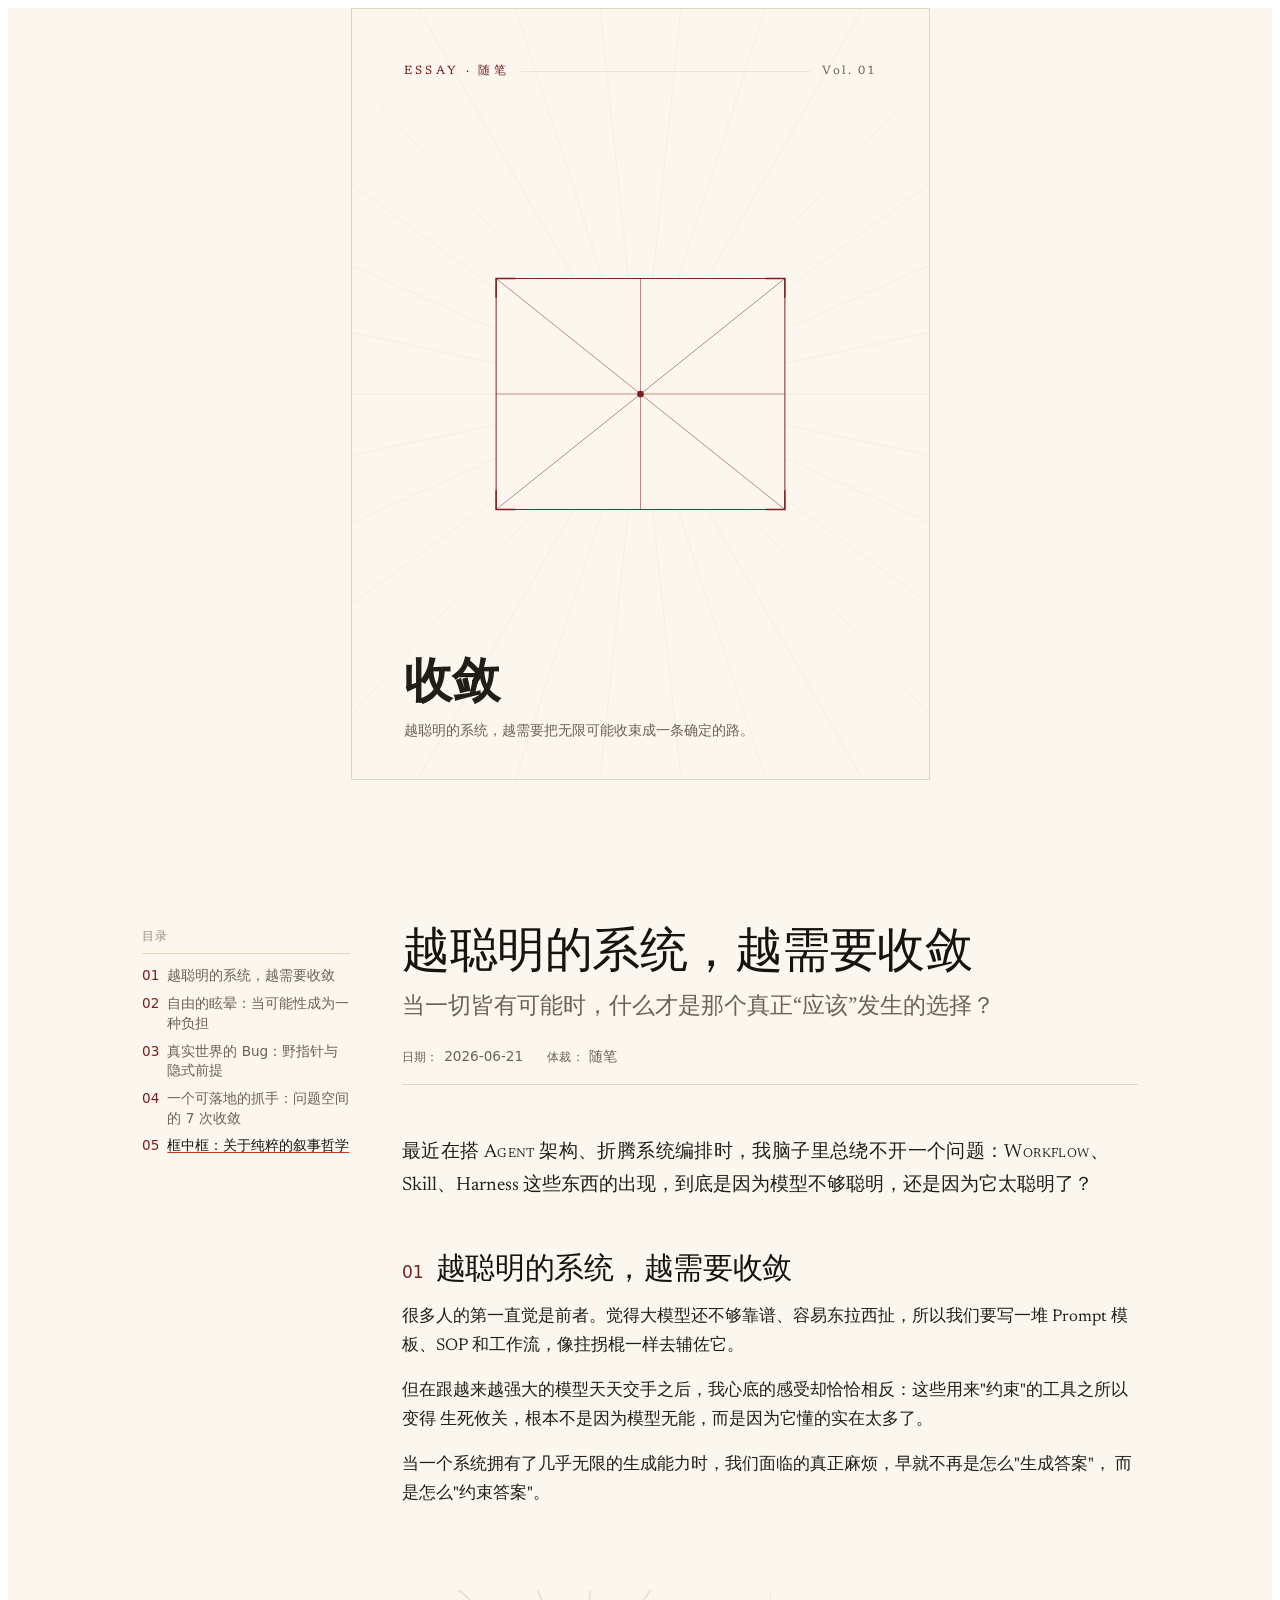
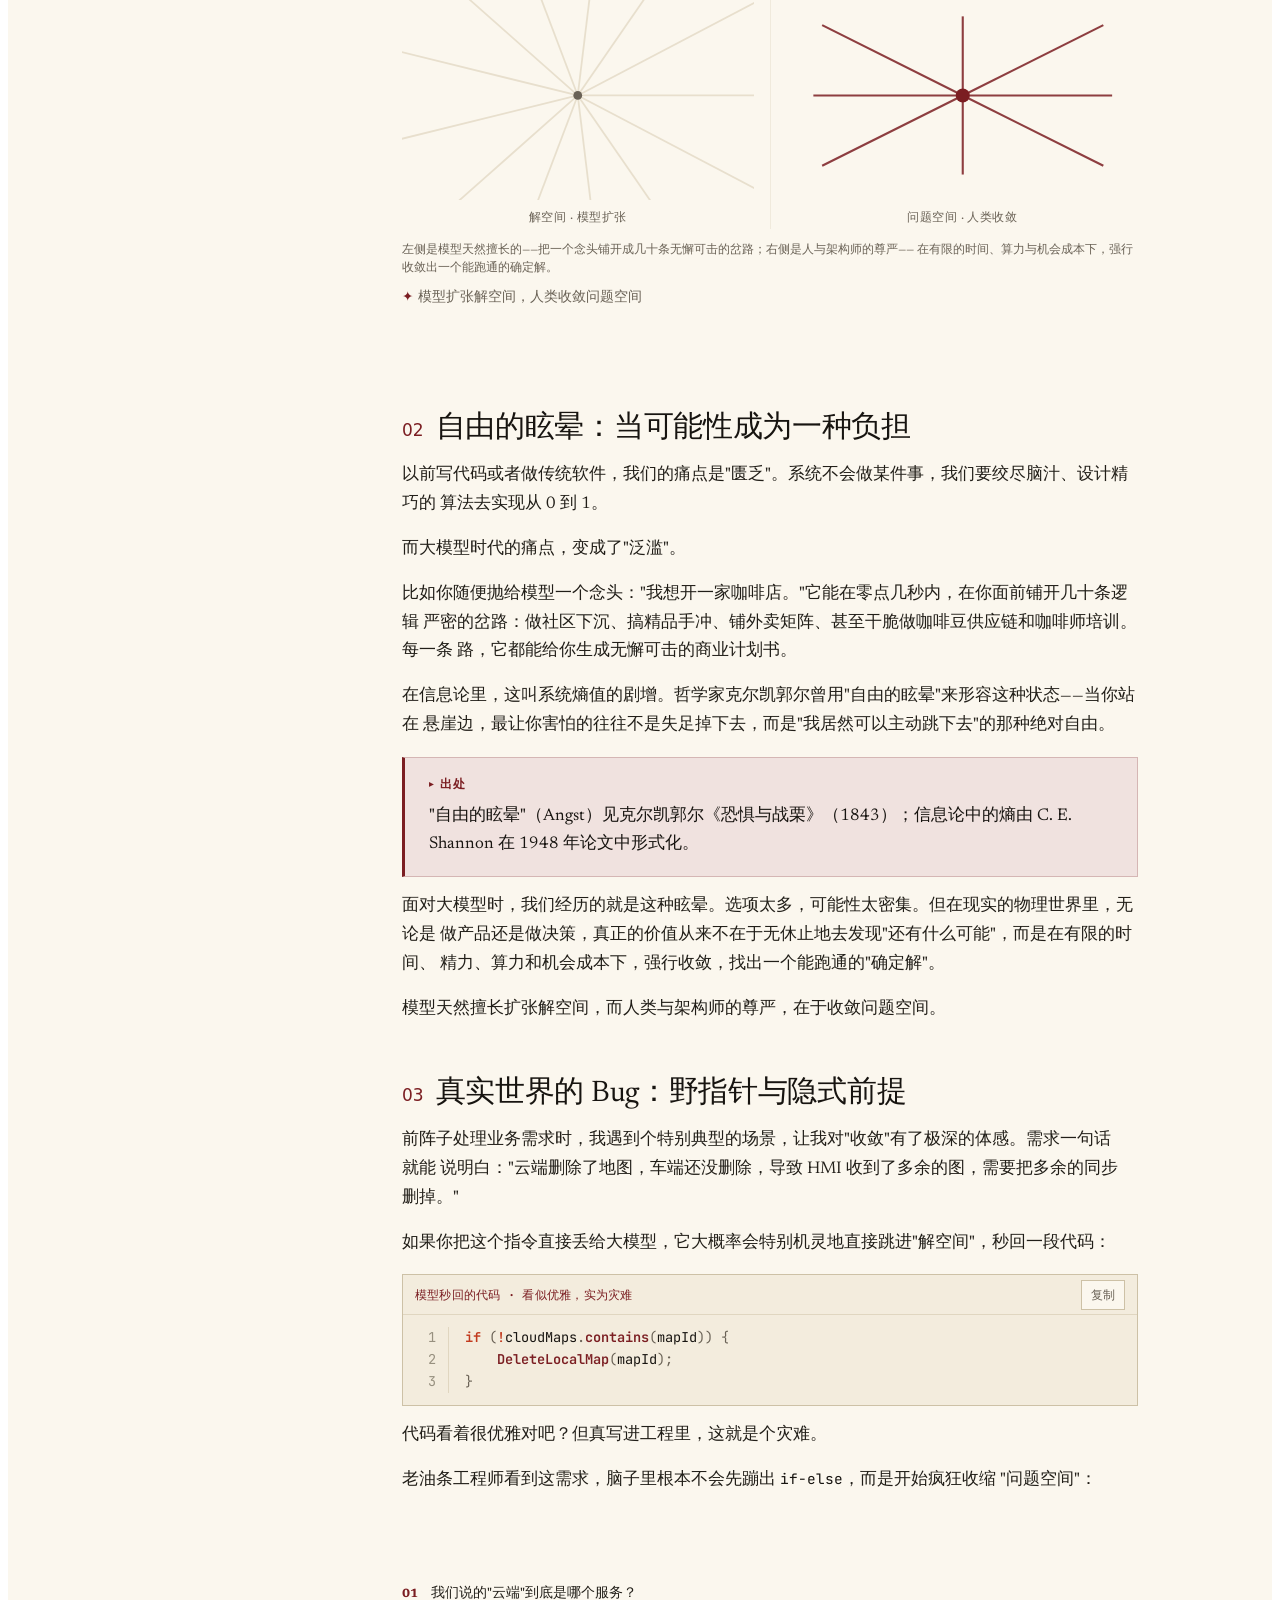
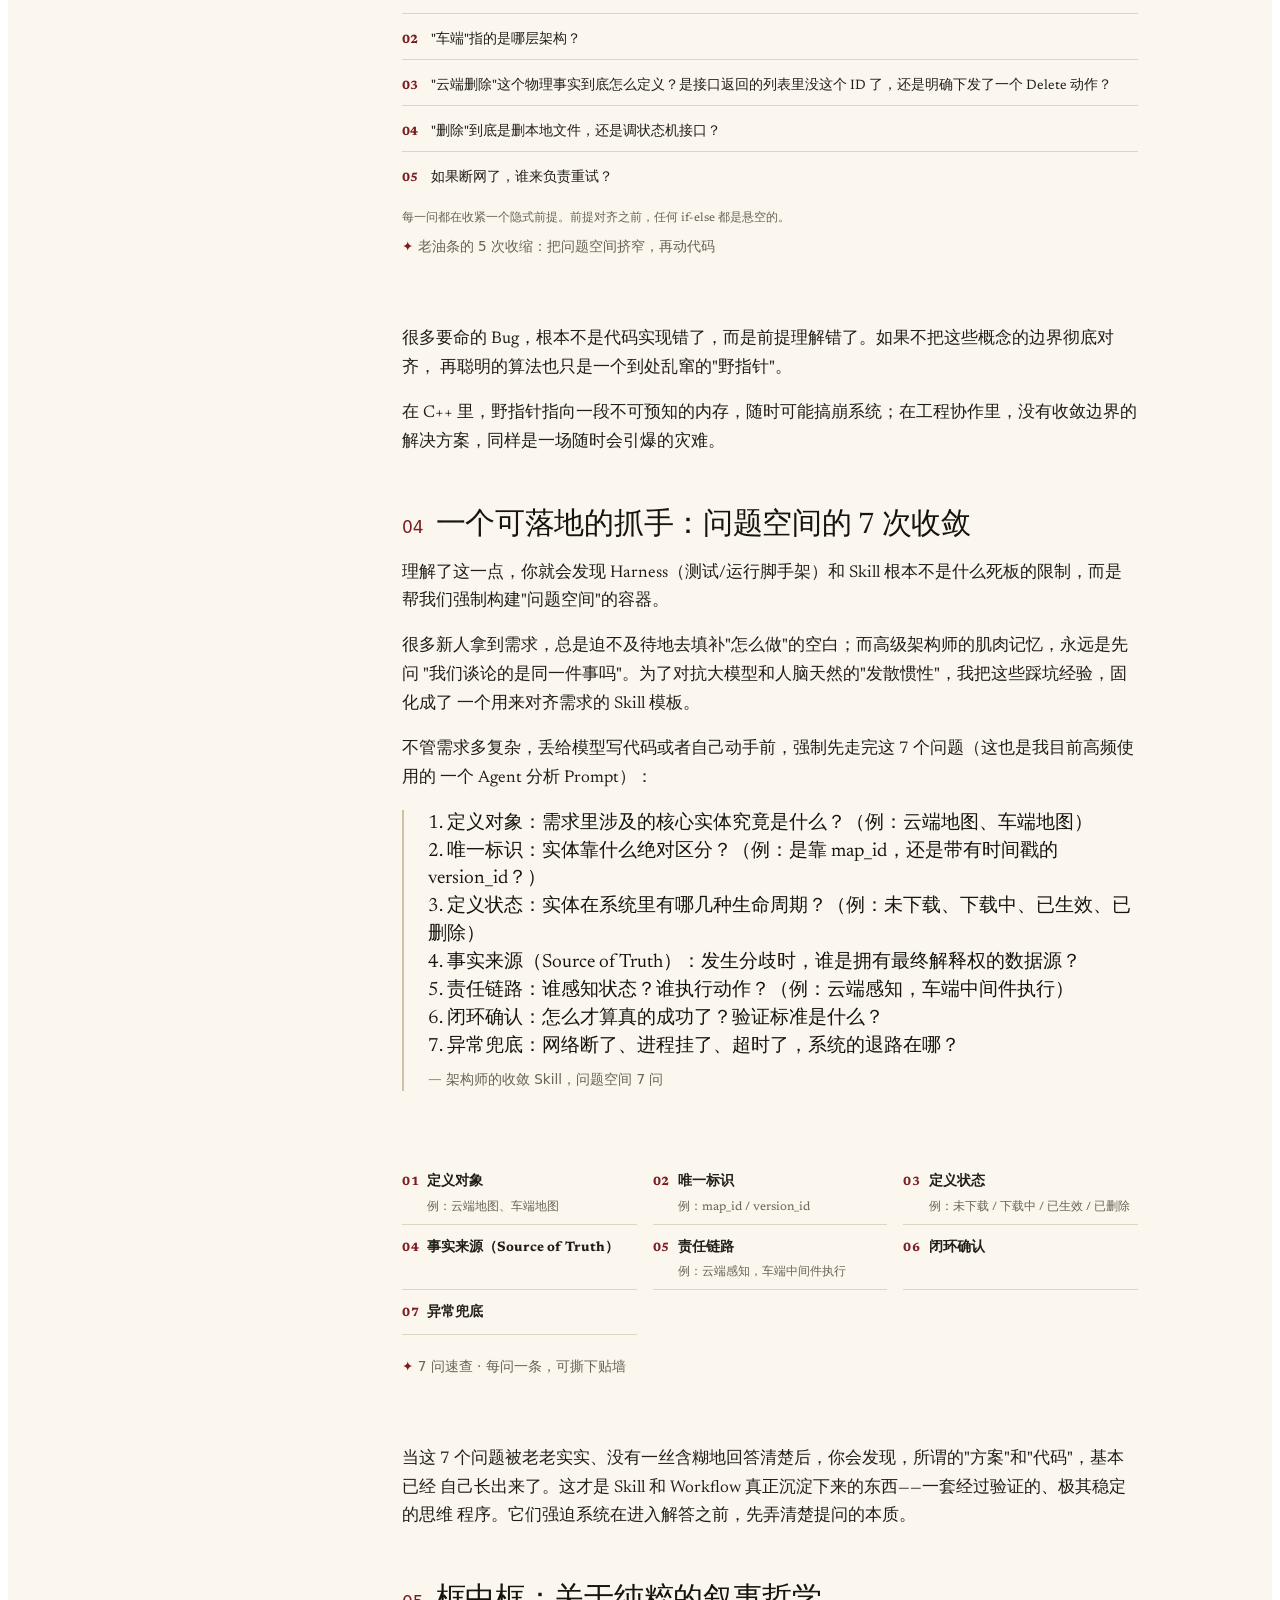
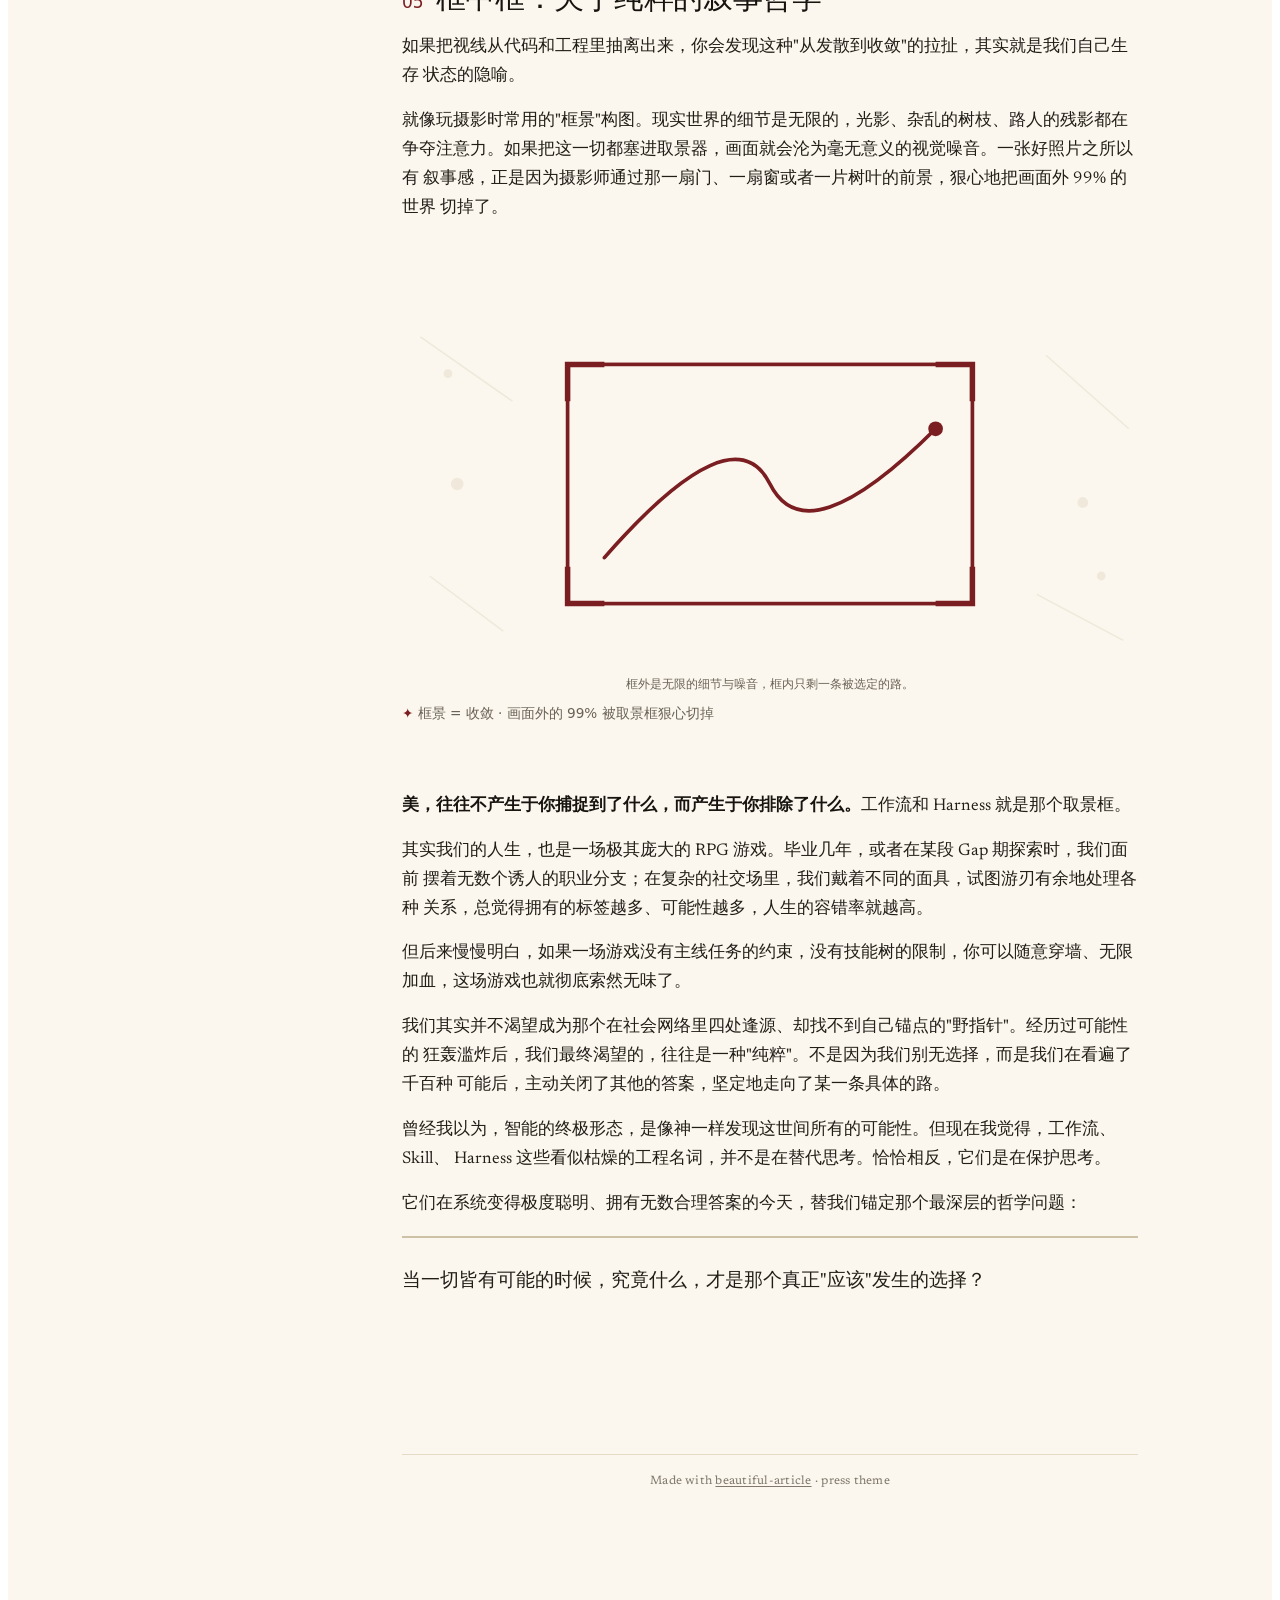
==== article.html @ 1b410e65 "Add files via upload" ====
<!doctype html>
<html lang="zh-CN">
  <head>
    <meta charset="UTF-8" />
    <meta name="viewport" content="width=device-width, initial-scale=1.0" />
    <title>Beautiful Article</title>
    <!-- Theme fonts. tufte falls back to Georgia; press uses Newsreader. -->
    <link rel="preconnect" href="https://fonts.googleapis.com" />
    <link rel="preconnect" href="https://fonts.gstatic.com" crossorigin />
    <link
      href="https://fonts.googleapis.com/css2?family=Newsreader:opsz,wght@6..72,400;6..72,500&family=Source+Serif+4:opsz,wght@8..60,400&family=JetBrains+Mono:wght@400;500&display=swap"
      rel="stylesheet"
    />
    <script type="module" crossorigin>(function(){const t=document.createElement("link").relList;if(t&&t.supports&&t.supports("modulepreload"))return;for(const l of document.querySelectorAll('link[rel="modulepreload"]'))n(l);new MutationObserver(l=>{for(const a of l)if(a.type==="childList")for(const i of a.addedNodes)i.tagName==="LINK"&&i.rel==="modulepreload"&&n(i)}).observe(document,{childList:!0,subtree:!0});function r(l){const a={};return l.integrity&&(a.integrity=l.integrity),l.referrerPolicy&&(a.referrerPolicy=l.referrerPolicy),l.crossOrigin==="use-credentials"?a.credentials="include":l.crossOrigin==="anonymous"?a.credentials="omit":a.credentials="same-origin",a}function n(l){if(l.ep)return;l.ep=!0;const a=r(l);fetch(l.href,a)}})();var w1={exports:{}},Xl={},k1={exports:{}},J={};/**
 * @license React
 * react.production.min.js
 *
 * Copyright (c) Facebook, Inc. and its affiliates.
 *
 * This source code is licensed under the MIT license found in the
 * LICENSE file in the root directory of this source tree.
 */var En=Symbol.for("react.element"),zd=Symbol.for("react.portal"),Ad=Symbol.for("react.fragment"),Cd=Symbol.for("react.strict_mode"),Md=Symbol.for("react.profiler"),Td=Symbol.for("react.provider"),Ed=Symbol.for("react.context"),Nd=Symbol.for("react.forward_ref"),_d=Symbol.for("react.suspense"),Fd=Symbol.for("react.memo"),Pd=Symbol.for("react.lazy"),Ns=Symbol.iterator;function $d(e){return e===null||typeof e!="object"?null:(e=Ns&&e[Ns]||e["@@iterator"],typeof e=="function"?e:null)}var S1={isMounted:function(){return!1},enqueueForceUpdate:function(){},enqueueReplaceState:function(){},enqueueSetState:function(){}},b1=Object.assign,z1={};function Fr(e,t,r){this.props=e,this.context=t,this.refs=z1,this.updater=r||S1}Fr.prototype.isReactComponent={};Fr.prototype.setState=function(e,t){if(typeof e!="object"&&typeof e!="function"&&e!=null)throw Error("setState(...): takes an object of state variables to update or a function which returns an object of state variables.");this.updater.enqueueSetState(this,e,t,"setState")};Fr.prototype.forceUpdate=function(e){this.updater.enqueueForceUpdate(this,e,"forceUpdate")};function A1(){}A1.prototype=Fr.prototype;function vo(e,t,r){this.props=e,this.context=t,this.refs=z1,this.updater=r||S1}var yo=vo.prototype=new A1;yo.constructor=vo;b1(yo,Fr.prototype);yo.isPureReactComponent=!0;var _s=Array.isArray,C1=Object.prototype.hasOwnProperty,xo={current:null},M1={key:!0,ref:!0,__self:!0,__source:!0};function T1(e,t,r){var n,l={},a=null,i=null;if(t!=null)for(n in t.ref!==void 0&&(i=t.ref),t.key!==void 0&&(a=""+t.key),t)C1.call(t,n)&&!M1.hasOwnProperty(n)&&(l[n]=t[n]);var s=arguments.length-2;if(s===1)l.children=r;else if(1<s){for(var u=Array(s),d=0;d<s;d++)u[d]=arguments[d+2];l.children=u}if(e&&e.defaultProps)for(n in s=e.defaultProps,s)l[n]===void 0&&(l[n]=s[n]);return{$$typeof:En,type:e,key:a,ref:i,props:l,_owner:xo.current}}function jd(e,t){return{$$typeof:En,type:e.type,key:t,ref:e.ref,props:e.props,_owner:e._owner}}function wo(e){return typeof e=="object"&&e!==null&&e.$$typeof===En}function Rd(e){var t={"=":"=0",":":"=2"};return"$"+e.replace(/[=:]/g,function(r){return t[r]})}var Fs=/\/+/g;function Sa(e,t){return typeof e=="object"&&e!==null&&e.key!=null?Rd(""+e.key):t.toString(36)}function cl(e,t,r,n,l){var a=typeof e;(a==="undefined"||a==="boolean")&&(e=null);var i=!1;if(e===null)i=!0;else switch(a){case"string":case"number":i=!0;break;case"object":switch(e.$$typeof){case En:case zd:i=!0}}if(i)return i=e,l=l(i),e=n===""?"."+Sa(i,0):n,_s(l)?(r="",e!=null&&(r=e.replace(Fs,"$&/")+"/"),cl(l,t,r,"",function(d){return d})):l!=null&&(wo(l)&&(l=jd(l,r+(!l.key||i&&i.key===l.key?"":(""+l.key).replace(Fs,"$&/")+"/")+e)),t.push(l)),1;if(i=0,n=n===""?".":n+":",_s(e))for(var s=0;s<e.length;s++){a=e[s];var u=n+Sa(a,s);i+=cl(a,t,r,u,l)}else if(u=$d(e),typeof u=="function")for(e=u.call(e),s=0;!(a=e.next()).done;)a=a.value,u=n+Sa(a,s++),i+=cl(a,t,r,u,l);else if(a==="object")throw t=String(e),Error("Objects are not valid as a React child (found: "+(t==="[object Object]"?"object with keys {"+Object.keys(e).join(", ")+"}":t)+"). If you meant to render a collection of children, use an array instead.");return i}function Hn(e,t,r){if(e==null)return e;var n=[],l=0;return cl(e,n,"","",function(a){return t.call(r,a,l++)}),n}function Ld(e){if(e._status===-1){var t=e._result;t=t(),t.then(function(r){(e._status===0||e._status===-1)&&(e._status=1,e._result=r)},function(r){(e._status===0||e._status===-1)&&(e._status=2,e._result=r)}),e._status===-1&&(e._status=0,e._result=t)}if(e._status===1)return e._result.default;throw e._result}var Ye={current:null},dl={transition:null},Bd={ReactCurrentDispatcher:Ye,ReactCurrentBatchConfig:dl,ReactCurrentOwner:xo};function E1(){throw Error("act(...) is not supported in production builds of React.")}J.Children={map:Hn,forEach:function(e,t,r){Hn(e,function(){t.apply(this,arguments)},r)},count:function(e){var t=0;return Hn(e,function(){t++}),t},toArray:function(e){return Hn(e,function(t){return t})||[]},only:function(e){if(!wo(e))throw Error("React.Children.only expected to receive a single React element child.");return e}};J.Component=Fr;J.Fragment=Ad;J.Profiler=Md;J.PureComponent=vo;J.StrictMode=Cd;J.Suspense=_d;J.__SECRET_INTERNALS_DO_NOT_USE_OR_YOU_WILL_BE_FIRED=Bd;J.act=E1;J.cloneElement=function(e,t,r){if(e==null)throw Error("React.cloneElement(...): The argument must be a React element, but you passed "+e+".");var n=b1({},e.props),l=e.key,a=e.ref,i=e._owner;if(t!=null){if(t.ref!==void 0&&(a=t.ref,i=xo.current),t.key!==void 0&&(l=""+t.key),e.type&&e.type.defaultProps)var s=e.type.defaultProps;for(u in t)C1.call(t,u)&&!M1.hasOwnProperty(u)&&(n[u]=t[u]===void 0&&s!==void 0?s[u]:t[u])}var u=arguments.length-2;if(u===1)n.children=r;else if(1<u){s=Array(u);for(var d=0;d<u;d++)s[d]=arguments[d+2];n.children=s}return{$$typeof:En,type:e.type,key:l,ref:a,props:n,_owner:i}};J.createContext=function(e){return e={$$typeof:Ed,_currentValue:e,_currentValue2:e,_threadCount:0,Provider:null,Consumer:null,_defaultValue:null,_globalName:null},e.Provider={$$typeof:Td,_context:e},e.Consumer=e};J.createElement=T1;J.createFactory=function(e){var t=T1.bind(null,e);return t.type=e,t};J.createRef=function(){return{current:null}};J.forwardRef=function(e){return{$$typeof:Nd,render:e}};J.isValidElement=wo;J.lazy=function(e){return{$$typeof:Pd,_payload:{_status:-1,_result:e},_init:Ld}};J.memo=function(e,t){return{$$typeof:Fd,type:e,compare:t===void 0?null:t}};J.startTransition=function(e){var t=dl.transition;dl.transition={};try{e()}finally{dl.transition=t}};J.unstable_act=E1;J.useCallback=function(e,t){return Ye.current.useCallback(e,t)};J.useContext=function(e){return Ye.current.useContext(e)};J.useDebugValue=function(){};J.useDeferredValue=function(e){return Ye.current.useDeferredValue(e)};J.useEffect=function(e,t){return Ye.current.useEffect(e,t)};J.useId=function(){return Ye.current.useId()};J.useImperativeHandle=function(e,t,r){return Ye.current.useImperativeHandle(e,t,r)};J.useInsertionEffect=function(e,t){return Ye.current.useInsertionEffect(e,t)};J.useLayoutEffect=function(e,t){return Ye.current.useLayoutEffect(e,t)};J.useMemo=function(e,t){return Ye.current.useMemo(e,t)};J.useReducer=function(e,t,r){return Ye.current.useReducer(e,t,r)};J.useRef=function(e){return Ye.current.useRef(e)};J.useState=function(e){return Ye.current.useState(e)};J.useSyncExternalStore=function(e,t,r){return Ye.current.useSyncExternalStore(e,t,r)};J.useTransition=function(){return Ye.current.useTransition()};J.version="18.3.1";k1.exports=J;var Tt=k1.exports;/**
 * @license React
 * react-jsx-runtime.production.min.js
 *
 * Copyright (c) Facebook, Inc. and its affiliates.
 *
 * This source code is licensed under the MIT license found in the
 * LICENSE file in the root directory of this source tree.
 */var Id=Tt,Od=Symbol.for("react.element"),Dd=Symbol.for("react.fragment"),Hd=Object.prototype.hasOwnProperty,qd=Id.__SECRET_INTERNALS_DO_NOT_USE_OR_YOU_WILL_BE_FIRED.ReactCurrentOwner,Vd={key:!0,ref:!0,__self:!0,__source:!0};function N1(e,t,r){var n,l={},a=null,i=null;r!==void 0&&(a=""+r),t.key!==void 0&&(a=""+t.key),t.ref!==void 0&&(i=t.ref);for(n in t)Hd.call(t,n)&&!Vd.hasOwnProperty(n)&&(l[n]=t[n]);if(e&&e.defaultProps)for(n in t=e.defaultProps,t)l[n]===void 0&&(l[n]=t[n]);return{$$typeof:Od,type:e,key:a,ref:i,props:l,_owner:qd.current}}Xl.Fragment=Dd;Xl.jsx=N1;Xl.jsxs=N1;w1.exports=Xl;var z=w1.exports,_1={exports:{}},ot={},F1={exports:{}},P1={};/**
 * @license React
 * scheduler.production.min.js
 *
 * Copyright (c) Facebook, Inc. and its affiliates.
 *
 * This source code is licensed under the MIT license found in the
 * LICENSE file in the root directory of this source tree.
 */(function(e){function t(B,V){var W=B.length;B.push(V);e:for(;0<W;){var te=W-1>>>1,K=B[te];if(0<l(K,V))B[te]=V,B[W]=K,W=te;else break e}}function r(B){return B.length===0?null:B[0]}function n(B){if(B.length===0)return null;var V=B[0],W=B.pop();if(W!==V){B[0]=W;e:for(var te=0,K=B.length,St=K>>>1;te<St;){var ze=2*(te+1)-1,bt=B[ze],Ae=ze+1,pt=B[Ae];if(0>l(bt,W))Ae<K&&0>l(pt,bt)?(B[te]=pt,B[Ae]=W,te=Ae):(B[te]=bt,B[ze]=W,te=ze);else if(Ae<K&&0>l(pt,W))B[te]=pt,B[Ae]=W,te=Ae;else break e}}return V}function l(B,V){var W=B.sortIndex-V.sortIndex;return W!==0?W:B.id-V.id}if(typeof performance=="object"&&typeof performance.now=="function"){var a=performance;e.unstable_now=function(){return a.now()}}else{var i=Date,s=i.now();e.unstable_now=function(){return i.now()-s}}var u=[],d=[],v=1,g=null,y=3,A=!1,E=!1,T=!1,F=typeof setTimeout=="function"?setTimeout:null,x=typeof clearTimeout=="function"?clearTimeout:null,h=typeof setImmediate<"u"?setImmediate:null;typeof navigator<"u"&&navigator.scheduling!==void 0&&navigator.scheduling.isInputPending!==void 0&&navigator.scheduling.isInputPending.bind(navigator.scheduling);function f(B){for(var V=r(d);V!==null;){if(V.callback===null)n(d);else if(V.startTime<=B)n(d),V.sortIndex=V.expirationTime,t(u,V);else break;V=r(d)}}function S(B){if(T=!1,f(B),!E)if(r(u)!==null)E=!0,dt(C);else{var V=r(d);V!==null&&rt(S,V.startTime-B)}}function C(B,V){E=!1,T&&(T=!1,x(_),_=-1),A=!0;var W=y;try{for(f(V),g=r(u);g!==null&&(!(g.expirationTime>V)||B&&!G());){var te=g.callback;if(typeof te=="function"){g.callback=null,y=g.priorityLevel;var K=te(g.expirationTime<=V);V=e.unstable_now(),typeof K=="function"?g.callback=K:g===r(u)&&n(u),f(V)}else n(u);g=r(u)}if(g!==null)var St=!0;else{var ze=r(d);ze!==null&&rt(S,ze.startTime-V),St=!1}return St}finally{g=null,y=W,A=!1}}var M=!1,N=null,_=-1,R=5,O=-1;function G(){return!(e.unstable_now()-O<R)}function xe(){if(N!==null){var B=e.unstable_now();O=B;var V=!0;try{V=N(!0,B)}finally{V?be():(M=!1,N=null)}}else M=!1}var be;if(typeof h=="function")be=function(){h(xe)};else if(typeof MessageChannel<"u"){var Pe=new MessageChannel,ct=Pe.port2;Pe.port1.onmessage=xe,be=function(){ct.postMessage(null)}}else be=function(){F(xe,0)};function dt(B){N=B,M||(M=!0,be())}function rt(B,V){_=F(function(){B(e.unstable_now())},V)}e.unstable_IdlePriority=5,e.unstable_ImmediatePriority=1,e.unstable_LowPriority=4,e.unstable_NormalPriority=3,e.unstable_Profiling=null,e.unstable_UserBlockingPriority=2,e.unstable_cancelCallback=function(B){B.callback=null},e.unstable_continueExecution=function(){E||A||(E=!0,dt(C))},e.unstable_forceFrameRate=function(B){0>B||125<B?console.error("forceFrameRate takes a positive int between 0 and 125, forcing frame rates higher than 125 fps is not supported"):R=0<B?Math.floor(1e3/B):5},e.unstable_getCurrentPriorityLevel=function(){return y},e.unstable_getFirstCallbackNode=function(){return r(u)},e.unstable_next=function(B){switch(y){case 1:case 2:case 3:var V=3;break;default:V=y}var W=y;y=V;try{return B()}finally{y=W}},e.unstable_pauseExecution=function(){},e.unstable_requestPaint=function(){},e.unstable_runWithPriority=function(B,V){switch(B){case 1:case 2:case 3:case 4:case 5:break;default:B=3}var W=y;y=B;try{return V()}finally{y=W}},e.unstable_scheduleCallback=function(B,V,W){var te=e.unstable_now();switch(typeof W=="object"&&W!==null?(W=W.delay,W=typeof W=="number"&&0<W?te+W:te):W=te,B){case 1:var K=-1;break;case 2:K=250;break;case 5:K=1073741823;break;case 4:K=1e4;break;default:K=5e3}return K=W+K,B={id:v++,callback:V,priorityLevel:B,startTime:W,expirationTime:K,sortIndex:-1},W>te?(B.sortIndex=W,t(d,B),r(u)===null&&B===r(d)&&(T?(x(_),_=-1):T=!0,rt(S,W-te))):(B.sortIndex=K,t(u,B),E||A||(E=!0,dt(C))),B},e.unstable_shouldYield=G,e.unstable_wrapCallback=function(B){var V=y;return function(){var W=y;y=V;try{return B.apply(this,arguments)}finally{y=W}}}})(P1);F1.exports=P1;var Ud=F1.exports;/**
 * @license React
 * react-dom.production.min.js
 *
 * Copyright (c) Facebook, Inc. and its affiliates.
 *
 * This source code is licensed under the MIT license found in the
 * LICENSE file in the root directory of this source tree.
 */var Wd=Tt,it=Ud;function $(e){for(var t="https://reactjs.org/docs/error-decoder.html?invariant="+e,r=1;r<arguments.length;r++)t+="&args[]="+encodeURIComponent(arguments[r]);return"Minified React error #"+e+"; visit "+t+" for the full message or use the non-minified dev environment for full errors and additional helpful warnings."}var $1=new Set,sn={};function X0(e,t){Sr(e,t),Sr(e+"Capture",t)}function Sr(e,t){for(sn[e]=t,e=0;e<t.length;e++)$1.add(t[e])}var Kt=!(typeof window>"u"||typeof window.document>"u"||typeof window.document.createElement>"u"),ui=Object.prototype.hasOwnProperty,Gd=/^[:A-Z_a-z\u00C0-\u00D6\u00D8-\u00F6\u00F8-\u02FF\u0370-\u037D\u037F-\u1FFF\u200C-\u200D\u2070-\u218F\u2C00-\u2FEF\u3001-\uD7FF\uF900-\uFDCF\uFDF0-\uFFFD][:A-Z_a-z\u00C0-\u00D6\u00D8-\u00F6\u00F8-\u02FF\u0370-\u037D\u037F-\u1FFF\u200C-\u200D\u2070-\u218F\u2C00-\u2FEF\u3001-\uD7FF\uF900-\uFDCF\uFDF0-\uFFFD\-.0-9\u00B7\u0300-\u036F\u203F-\u2040]*$/,Ps={},$s={};function Yd(e){return ui.call($s,e)?!0:ui.call(Ps,e)?!1:Gd.test(e)?$s[e]=!0:(Ps[e]=!0,!1)}function Qd(e,t,r,n){if(r!==null&&r.type===0)return!1;switch(typeof t){case"function":case"symbol":return!0;case"boolean":return n?!1:r!==null?!r.acceptsBooleans:(e=e.toLowerCase().slice(0,5),e!=="data-"&&e!=="aria-");default:return!1}}function Xd(e,t,r,n){if(t===null||typeof t>"u"||Qd(e,t,r,n))return!0;if(n)return!1;if(r!==null)switch(r.type){case 3:return!t;case 4:return t===!1;case 5:return isNaN(t);case 6:return isNaN(t)||1>t}return!1}function Qe(e,t,r,n,l,a,i){this.acceptsBooleans=t===2||t===3||t===4,this.attributeName=n,this.attributeNamespace=l,this.mustUseProperty=r,this.propertyName=e,this.type=t,this.sanitizeURL=a,this.removeEmptyString=i}var Re={};"children dangerouslySetInnerHTML defaultValue defaultChecked innerHTML suppressContentEditableWarning suppressHydrationWarning style".split(" ").forEach(function(e){Re[e]=new Qe(e,0,!1,e,null,!1,!1)});[["acceptCharset","accept-charset"],["className","class"],["htmlFor","for"],["httpEquiv","http-equiv"]].forEach(function(e){var t=e[0];Re[t]=new Qe(t,1,!1,e[1],null,!1,!1)});["contentEditable","draggable","spellCheck","value"].forEach(function(e){Re[e]=new Qe(e,2,!1,e.toLowerCase(),null,!1,!1)});["autoReverse","externalResourcesRequired","focusable","preserveAlpha"].forEach(function(e){Re[e]=new Qe(e,2,!1,e,null,!1,!1)});"allowFullScreen async autoFocus autoPlay controls default defer disabled disablePictureInPicture disableRemotePlayback formNoValidate hidden loop noModule noValidate open playsInline readOnly required reversed scoped seamless itemScope".split(" ").forEach(function(e){Re[e]=new Qe(e,3,!1,e.toLowerCase(),null,!1,!1)});["checked","multiple","muted","selected"].forEach(function(e){Re[e]=new Qe(e,3,!0,e,null,!1,!1)});["capture","download"].forEach(function(e){Re[e]=new Qe(e,4,!1,e,null,!1,!1)});["cols","rows","size","span"].forEach(function(e){Re[e]=new Qe(e,6,!1,e,null,!1,!1)});["rowSpan","start"].forEach(function(e){Re[e]=new Qe(e,5,!1,e.toLowerCase(),null,!1,!1)});var ko=/[\-:]([a-z])/g;function So(e){return e[1].toUpperCase()}"accent-height alignment-baseline arabic-form baseline-shift cap-height clip-path clip-rule color-interpolation color-interpolation-filters color-profile color-rendering dominant-baseline enable-background fill-opacity fill-rule flood-color flood-opacity font-family font-size font-size-adjust font-stretch font-style font-variant font-weight glyph-name glyph-orientation-horizontal glyph-orientation-vertical horiz-adv-x horiz-origin-x image-rendering letter-spacing lighting-color marker-end marker-mid marker-start overline-position overline-thickness paint-order panose-1 pointer-events rendering-intent shape-rendering stop-color stop-opacity strikethrough-position strikethrough-thickness stroke-dasharray stroke-dashoffset stroke-linecap stroke-linejoin stroke-miterlimit stroke-opacity stroke-width text-anchor text-decoration text-rendering underline-position underline-thickness unicode-bidi unicode-range units-per-em v-alphabetic v-hanging v-ideographic v-mathematical vector-effect vert-adv-y vert-origin-x vert-origin-y word-spacing writing-mode xmlns:xlink x-height".split(" ").forEach(function(e){var t=e.replace(ko,So);Re[t]=new Qe(t,1,!1,e,null,!1,!1)});"xlink:actuate xlink:arcrole xlink:role xlink:show xlink:title xlink:type".split(" ").forEach(function(e){var t=e.replace(ko,So);Re[t]=new Qe(t,1,!1,e,"http://www.w3.org/1999/xlink",!1,!1)});["xml:base","xml:lang","xml:space"].forEach(function(e){var t=e.replace(ko,So);Re[t]=new Qe(t,1,!1,e,"http://www.w3.org/XML/1998/namespace",!1,!1)});["tabIndex","crossOrigin"].forEach(function(e){Re[e]=new Qe(e,1,!1,e.toLowerCase(),null,!1,!1)});Re.xlinkHref=new Qe("xlinkHref",1,!1,"xlink:href","http://www.w3.org/1999/xlink",!0,!1);["src","href","action","formAction"].forEach(function(e){Re[e]=new Qe(e,1,!1,e.toLowerCase(),null,!0,!0)});function bo(e,t,r,n){var l=Re.hasOwnProperty(t)?Re[t]:null;(l!==null?l.type!==0:n||!(2<t.length)||t[0]!=="o"&&t[0]!=="O"||t[1]!=="n"&&t[1]!=="N")&&(Xd(t,r,l,n)&&(r=null),n||l===null?Yd(t)&&(r===null?e.removeAttribute(t):e.setAttribute(t,""+r)):l.mustUseProperty?e[l.propertyName]=r===null?l.type===3?!1:"":r:(t=l.attributeName,n=l.attributeNamespace,r===null?e.removeAttribute(t):(l=l.type,r=l===3||l===4&&r===!0?"":""+r,n?e.setAttributeNS(n,t,r):e.setAttribute(t,r))))}var t0=Wd.__SECRET_INTERNALS_DO_NOT_USE_OR_YOU_WILL_BE_FIRED,qn=Symbol.for("react.element"),nr=Symbol.for("react.portal"),lr=Symbol.for("react.fragment"),zo=Symbol.for("react.strict_mode"),ci=Symbol.for("react.profiler"),j1=Symbol.for("react.provider"),R1=Symbol.for("react.context"),Ao=Symbol.for("react.forward_ref"),di=Symbol.for("react.suspense"),pi=Symbol.for("react.suspense_list"),Co=Symbol.for("react.memo"),u0=Symbol.for("react.lazy"),L1=Symbol.for("react.offscreen"),js=Symbol.iterator;function Br(e){return e===null||typeof e!="object"?null:(e=js&&e[js]||e["@@iterator"],typeof e=="function"?e:null)}var fe=Object.assign,ba;function Wr(e){if(ba===void 0)try{throw Error()}catch(r){var t=r.stack.trim().match(/\n( *(at )?)/);ba=t&&t[1]||""}return`
`+ba+e}var za=!1;function Aa(e,t){if(!e||za)return"";za=!0;var r=Error.prepareStackTrace;Error.prepareStackTrace=void 0;try{if(t)if(t=function(){throw Error()},Object.defineProperty(t.prototype,"props",{set:function(){throw Error()}}),typeof Reflect=="object"&&Reflect.construct){try{Reflect.construct(t,[])}catch(d){var n=d}Reflect.construct(e,[],t)}else{try{t.call()}catch(d){n=d}e.call(t.prototype)}else{try{throw Error()}catch(d){n=d}e()}}catch(d){if(d&&n&&typeof d.stack=="string"){for(var l=d.stack.split(`
`),a=n.stack.split(`
`),i=l.length-1,s=a.length-1;1<=i&&0<=s&&l[i]!==a[s];)s--;for(;1<=i&&0<=s;i--,s--)if(l[i]!==a[s]){if(i!==1||s!==1)do if(i--,s--,0>s||l[i]!==a[s]){var u=`
`+l[i].replace(" at new "," at ");return e.displayName&&u.includes("<anonymous>")&&(u=u.replace("<anonymous>",e.displayName)),u}while(1<=i&&0<=s);break}}}finally{za=!1,Error.prepareStackTrace=r}return(e=e?e.displayName||e.name:"")?Wr(e):""}function Kd(e){switch(e.tag){case 5:return Wr(e.type);case 16:return Wr("Lazy");case 13:return Wr("Suspense");case 19:return Wr("SuspenseList");case 0:case 2:case 15:return e=Aa(e.type,!1),e;case 11:return e=Aa(e.type.render,!1),e;case 1:return e=Aa(e.type,!0),e;default:return""}}function hi(e){if(e==null)return null;if(typeof e=="function")return e.displayName||e.name||null;if(typeof e=="string")return e;switch(e){case lr:return"Fragment";case nr:return"Portal";case ci:return"Profiler";case zo:return"StrictMode";case di:return"Suspense";case pi:return"SuspenseList"}if(typeof e=="object")switch(e.$$typeof){case R1:return(e.displayName||"Context")+".Consumer";case j1:return(e._context.displayName||"Context")+".Provider";case Ao:var t=e.render;return e=e.displayName,e||(e=t.displayName||t.name||"",e=e!==""?"ForwardRef("+e+")":"ForwardRef"),e;case Co:return t=e.displayName||null,t!==null?t:hi(e.type)||"Memo";case u0:t=e._payload,e=e._init;try{return hi(e(t))}catch{}}return null}function Zd(e){var t=e.type;switch(e.tag){case 24:return"Cache";case 9:return(t.displayName||"Context")+".Consumer";case 10:return(t._context.displayName||"Context")+".Provider";case 18:return"DehydratedFragment";case 11:return e=t.render,e=e.displayName||e.name||"",t.displayName||(e!==""?"ForwardRef("+e+")":"ForwardRef");case 7:return"Fragment";case 5:return t;case 4:return"Portal";case 3:return"Root";case 6:return"Text";case 16:return hi(t);case 8:return t===zo?"StrictMode":"Mode";case 22:return"Offscreen";case 12:return"Profiler";case 21:return"Scope";case 13:return"Suspense";case 19:return"SuspenseList";case 25:return"TracingMarker";case 1:case 0:case 17:case 2:case 14:case 15:if(typeof t=="function")return t.displayName||t.name||null;if(typeof t=="string")return t}return null}function b0(e){switch(typeof e){case"boolean":case"number":case"string":case"undefined":return e;case"object":return e;default:return""}}function B1(e){var t=e.type;return(e=e.nodeName)&&e.toLowerCase()==="input"&&(t==="checkbox"||t==="radio")}function Jd(e){var t=B1(e)?"checked":"value",r=Object.getOwnPropertyDescriptor(e.constructor.prototype,t),n=""+e[t];if(!e.hasOwnProperty(t)&&typeof r<"u"&&typeof r.get=="function"&&typeof r.set=="function"){var l=r.get,a=r.set;return Object.defineProperty(e,t,{configurable:!0,get:function(){return l.call(this)},set:function(i){n=""+i,a.call(this,i)}}),Object.defineProperty(e,t,{enumerable:r.enumerable}),{getValue:function(){return n},setValue:function(i){n=""+i},stopTracking:function(){e._valueTracker=null,delete e[t]}}}}function Vn(e){e._valueTracker||(e._valueTracker=Jd(e))}function I1(e){if(!e)return!1;var t=e._valueTracker;if(!t)return!0;var r=t.getValue(),n="";return e&&(n=B1(e)?e.checked?"true":"false":e.value),e=n,e!==r?(t.setValue(e),!0):!1}function bl(e){if(e=e||(typeof document<"u"?document:void 0),typeof e>"u")return null;try{return e.activeElement||e.body}catch{return e.body}}function mi(e,t){var r=t.checked;return fe({},t,{defaultChecked:void 0,defaultValue:void 0,value:void 0,checked:r??e._wrapperState.initialChecked})}function Rs(e,t){var r=t.defaultValue==null?"":t.defaultValue,n=t.checked!=null?t.checked:t.defaultChecked;r=b0(t.value!=null?t.value:r),e._wrapperState={initialChecked:n,initialValue:r,controlled:t.type==="checkbox"||t.type==="radio"?t.checked!=null:t.value!=null}}function O1(e,t){t=t.checked,t!=null&&bo(e,"checked",t,!1)}function fi(e,t){O1(e,t);var r=b0(t.value),n=t.type;if(r!=null)n==="number"?(r===0&&e.value===""||e.value!=r)&&(e.value=""+r):e.value!==""+r&&(e.value=""+r);else if(n==="submit"||n==="reset"){e.removeAttribute("value");return}t.hasOwnProperty("value")?gi(e,t.type,r):t.hasOwnProperty("defaultValue")&&gi(e,t.type,b0(t.defaultValue)),t.checked==null&&t.defaultChecked!=null&&(e.defaultChecked=!!t.defaultChecked)}function Ls(e,t,r){if(t.hasOwnProperty("value")||t.hasOwnProperty("defaultValue")){var n=t.type;if(!(n!=="submit"&&n!=="reset"||t.value!==void 0&&t.value!==null))return;t=""+e._wrapperState.initialValue,r||t===e.value||(e.value=t),e.defaultValue=t}r=e.name,r!==""&&(e.name=""),e.defaultChecked=!!e._wrapperState.initialChecked,r!==""&&(e.name=r)}function gi(e,t,r){(t!=="number"||bl(e.ownerDocument)!==e)&&(r==null?e.defaultValue=""+e._wrapperState.initialValue:e.defaultValue!==""+r&&(e.defaultValue=""+r))}var Gr=Array.isArray;function fr(e,t,r,n){if(e=e.options,t){t={};for(var l=0;l<r.length;l++)t["$"+r[l]]=!0;for(r=0;r<e.length;r++)l=t.hasOwnProperty("$"+e[r].value),e[r].selected!==l&&(e[r].selected=l),l&&n&&(e[r].defaultSelected=!0)}else{for(r=""+b0(r),t=null,l=0;l<e.length;l++){if(e[l].value===r){e[l].selected=!0,n&&(e[l].defaultSelected=!0);return}t!==null||e[l].disabled||(t=e[l])}t!==null&&(t.selected=!0)}}function vi(e,t){if(t.dangerouslySetInnerHTML!=null)throw Error($(91));return fe({},t,{value:void 0,defaultValue:void 0,children:""+e._wrapperState.initialValue})}function Bs(e,t){var r=t.value;if(r==null){if(r=t.children,t=t.defaultValue,r!=null){if(t!=null)throw Error($(92));if(Gr(r)){if(1<r.length)throw Error($(93));r=r[0]}t=r}t==null&&(t=""),r=t}e._wrapperState={initialValue:b0(r)}}function D1(e,t){var r=b0(t.value),n=b0(t.defaultValue);r!=null&&(r=""+r,r!==e.value&&(e.value=r),t.defaultValue==null&&e.defaultValue!==r&&(e.defaultValue=r)),n!=null&&(e.defaultValue=""+n)}function Is(e){var t=e.textContent;t===e._wrapperState.initialValue&&t!==""&&t!==null&&(e.value=t)}function H1(e){switch(e){case"svg":return"http://www.w3.org/2000/svg";case"math":return"http://www.w3.org/1998/Math/MathML";default:return"http://www.w3.org/1999/xhtml"}}function yi(e,t){return e==null||e==="http://www.w3.org/1999/xhtml"?H1(t):e==="http://www.w3.org/2000/svg"&&t==="foreignObject"?"http://www.w3.org/1999/xhtml":e}var Un,q1=function(e){return typeof MSApp<"u"&&MSApp.execUnsafeLocalFunction?function(t,r,n,l){MSApp.execUnsafeLocalFunction(function(){return e(t,r,n,l)})}:e}(function(e,t){if(e.namespaceURI!=="http://www.w3.org/2000/svg"||"innerHTML"in e)e.innerHTML=t;else{for(Un=Un||document.createElement("div"),Un.innerHTML="<svg>"+t.valueOf().toString()+"</svg>",t=Un.firstChild;e.firstChild;)e.removeChild(e.firstChild);for(;t.firstChild;)e.appendChild(t.firstChild)}});function un(e,t){if(t){var r=e.firstChild;if(r&&r===e.lastChild&&r.nodeType===3){r.nodeValue=t;return}}e.textContent=t}var Kr={animationIterationCount:!0,aspectRatio:!0,borderImageOutset:!0,borderImageSlice:!0,borderImageWidth:!0,boxFlex:!0,boxFlexGroup:!0,boxOrdinalGroup:!0,columnCount:!0,columns:!0,flex:!0,flexGrow:!0,flexPositive:!0,flexShrink:!0,flexNegative:!0,flexOrder:!0,gridArea:!0,gridRow:!0,gridRowEnd:!0,gridRowSpan:!0,gridRowStart:!0,gridColumn:!0,gridColumnEnd:!0,gridColumnSpan:!0,gridColumnStart:!0,fontWeight:!0,lineClamp:!0,lineHeight:!0,opacity:!0,order:!0,orphans:!0,tabSize:!0,widows:!0,zIndex:!0,zoom:!0,fillOpacity:!0,floodOpacity:!0,stopOpacity:!0,strokeDasharray:!0,strokeDashoffset:!0,strokeMiterlimit:!0,strokeOpacity:!0,strokeWidth:!0},e5=["Webkit","ms","Moz","O"];Object.keys(Kr).forEach(function(e){e5.forEach(function(t){t=t+e.charAt(0).toUpperCase()+e.substring(1),Kr[t]=Kr[e]})});function V1(e,t,r){return t==null||typeof t=="boolean"||t===""?"":r||typeof t!="number"||t===0||Kr.hasOwnProperty(e)&&Kr[e]?(""+t).trim():t+"px"}function U1(e,t){e=e.style;for(var r in t)if(t.hasOwnProperty(r)){var n=r.indexOf("--")===0,l=V1(r,t[r],n);r==="float"&&(r="cssFloat"),n?e.setProperty(r,l):e[r]=l}}var t5=fe({menuitem:!0},{area:!0,base:!0,br:!0,col:!0,embed:!0,hr:!0,img:!0,input:!0,keygen:!0,link:!0,meta:!0,param:!0,source:!0,track:!0,wbr:!0});function xi(e,t){if(t){if(t5[e]&&(t.children!=null||t.dangerouslySetInnerHTML!=null))throw Error($(137,e));if(t.dangerouslySetInnerHTML!=null){if(t.children!=null)throw Error($(60));if(typeof t.dangerouslySetInnerHTML!="object"||!("__html"in t.dangerouslySetInnerHTML))throw Error($(61))}if(t.style!=null&&typeof t.style!="object")throw Error($(62))}}function wi(e,t){if(e.indexOf("-")===-1)return typeof t.is=="string";switch(e){case"annotation-xml":case"color-profile":case"font-face":case"font-face-src":case"font-face-uri":case"font-face-format":case"font-face-name":case"missing-glyph":return!1;default:return!0}}var ki=null;function Mo(e){return e=e.target||e.srcElement||window,e.correspondingUseElement&&(e=e.correspondingUseElement),e.nodeType===3?e.parentNode:e}var Si=null,gr=null,vr=null;function Os(e){if(e=Fn(e)){if(typeof Si!="function")throw Error($(280));var t=e.stateNode;t&&(t=ta(t),Si(e.stateNode,e.type,t))}}function W1(e){gr?vr?vr.push(e):vr=[e]:gr=e}function G1(){if(gr){var e=gr,t=vr;if(vr=gr=null,Os(e),t)for(e=0;e<t.length;e++)Os(t[e])}}function Y1(e,t){return e(t)}function Q1(){}var Ca=!1;function X1(e,t,r){if(Ca)return e(t,r);Ca=!0;try{return Y1(e,t,r)}finally{Ca=!1,(gr!==null||vr!==null)&&(Q1(),G1())}}function cn(e,t){var r=e.stateNode;if(r===null)return null;var n=ta(r);if(n===null)return null;r=n[t];e:switch(t){case"onClick":case"onClickCapture":case"onDoubleClick":case"onDoubleClickCapture":case"onMouseDown":case"onMouseDownCapture":case"onMouseMove":case"onMouseMoveCapture":case"onMouseUp":case"onMouseUpCapture":case"onMouseEnter":(n=!n.disabled)||(e=e.type,n=!(e==="button"||e==="input"||e==="select"||e==="textarea")),e=!n;break e;default:e=!1}if(e)return null;if(r&&typeof r!="function")throw Error($(231,t,typeof r));return r}var bi=!1;if(Kt)try{var Ir={};Object.defineProperty(Ir,"passive",{get:function(){bi=!0}}),window.addEventListener("test",Ir,Ir),window.removeEventListener("test",Ir,Ir)}catch{bi=!1}function r5(e,t,r,n,l,a,i,s,u){var d=Array.prototype.slice.call(arguments,3);try{t.apply(r,d)}catch(v){this.onError(v)}}var Zr=!1,zl=null,Al=!1,zi=null,n5={onError:function(e){Zr=!0,zl=e}};function l5(e,t,r,n,l,a,i,s,u){Zr=!1,zl=null,r5.apply(n5,arguments)}function a5(e,t,r,n,l,a,i,s,u){if(l5.apply(this,arguments),Zr){if(Zr){var d=zl;Zr=!1,zl=null}else throw Error($(198));Al||(Al=!0,zi=d)}}function K0(e){var t=e,r=e;if(e.alternate)for(;t.return;)t=t.return;else{e=t;do t=e,t.flags&4098&&(r=t.return),e=t.return;while(e)}return t.tag===3?r:null}function K1(e){if(e.tag===13){var t=e.memoizedState;if(t===null&&(e=e.alternate,e!==null&&(t=e.memoizedState)),t!==null)return t.dehydrated}return null}function Ds(e){if(K0(e)!==e)throw Error($(188))}function i5(e){var t=e.alternate;if(!t){if(t=K0(e),t===null)throw Error($(188));return t!==e?null:e}for(var r=e,n=t;;){var l=r.return;if(l===null)break;var a=l.alternate;if(a===null){if(n=l.return,n!==null){r=n;continue}break}if(l.child===a.child){for(a=l.child;a;){if(a===r)return Ds(l),e;if(a===n)return Ds(l),t;a=a.sibling}throw Error($(188))}if(r.return!==n.return)r=l,n=a;else{for(var i=!1,s=l.child;s;){if(s===r){i=!0,r=l,n=a;break}if(s===n){i=!0,n=l,r=a;break}s=s.sibling}if(!i){for(s=a.child;s;){if(s===r){i=!0,r=a,n=l;break}if(s===n){i=!0,n=a,r=l;break}s=s.sibling}if(!i)throw Error($(189))}}if(r.alternate!==n)throw Error($(190))}if(r.tag!==3)throw Error($(188));return r.stateNode.current===r?e:t}function Z1(e){return e=i5(e),e!==null?J1(e):null}function J1(e){if(e.tag===5||e.tag===6)return e;for(e=e.child;e!==null;){var t=J1(e);if(t!==null)return t;e=e.sibling}return null}var ec=it.unstable_scheduleCallback,Hs=it.unstable_cancelCallback,o5=it.unstable_shouldYield,s5=it.unstable_requestPaint,ye=it.unstable_now,u5=it.unstable_getCurrentPriorityLevel,To=it.unstable_ImmediatePriority,tc=it.unstable_UserBlockingPriority,Cl=it.unstable_NormalPriority,c5=it.unstable_LowPriority,rc=it.unstable_IdlePriority,Kl=null,Bt=null;function d5(e){if(Bt&&typeof Bt.onCommitFiberRoot=="function")try{Bt.onCommitFiberRoot(Kl,e,void 0,(e.current.flags&128)===128)}catch{}}var Et=Math.clz32?Math.clz32:m5,p5=Math.log,h5=Math.LN2;function m5(e){return e>>>=0,e===0?32:31-(p5(e)/h5|0)|0}var Wn=64,Gn=4194304;function Yr(e){switch(e&-e){case 1:return 1;case 2:return 2;case 4:return 4;case 8:return 8;case 16:return 16;case 32:return 32;case 64:case 128:case 256:case 512:case 1024:case 2048:case 4096:case 8192:case 16384:case 32768:case 65536:case 131072:case 262144:case 524288:case 1048576:case 2097152:return e&4194240;case 4194304:case 8388608:case 16777216:case 33554432:case 67108864:return e&130023424;case 134217728:return 134217728;case 268435456:return 268435456;case 536870912:return 536870912;case 1073741824:return 1073741824;default:return e}}function Ml(e,t){var r=e.pendingLanes;if(r===0)return 0;var n=0,l=e.suspendedLanes,a=e.pingedLanes,i=r&268435455;if(i!==0){var s=i&~l;s!==0?n=Yr(s):(a&=i,a!==0&&(n=Yr(a)))}else i=r&~l,i!==0?n=Yr(i):a!==0&&(n=Yr(a));if(n===0)return 0;if(t!==0&&t!==n&&!(t&l)&&(l=n&-n,a=t&-t,l>=a||l===16&&(a&4194240)!==0))return t;if(n&4&&(n|=r&16),t=e.entangledLanes,t!==0)for(e=e.entanglements,t&=n;0<t;)r=31-Et(t),l=1<<r,n|=e[r],t&=~l;return n}function f5(e,t){switch(e){case 1:case 2:case 4:return t+250;case 8:case 16:case 32:case 64:case 128:case 256:case 512:case 1024:case 2048:case 4096:case 8192:case 16384:case 32768:case 65536:case 131072:case 262144:case 524288:case 1048576:case 2097152:return t+5e3;case 4194304:case 8388608:case 16777216:case 33554432:case 67108864:return-1;case 134217728:case 268435456:case 536870912:case 1073741824:return-1;default:return-1}}function g5(e,t){for(var r=e.suspendedLanes,n=e.pingedLanes,l=e.expirationTimes,a=e.pendingLanes;0<a;){var i=31-Et(a),s=1<<i,u=l[i];u===-1?(!(s&r)||s&n)&&(l[i]=f5(s,t)):u<=t&&(e.expiredLanes|=s),a&=~s}}function Ai(e){return e=e.pendingLanes&-1073741825,e!==0?e:e&1073741824?1073741824:0}function nc(){var e=Wn;return Wn<<=1,!(Wn&4194240)&&(Wn=64),e}function Ma(e){for(var t=[],r=0;31>r;r++)t.push(e);return t}function Nn(e,t,r){e.pendingLanes|=t,t!==536870912&&(e.suspendedLanes=0,e.pingedLanes=0),e=e.eventTimes,t=31-Et(t),e[t]=r}function v5(e,t){var r=e.pendingLanes&~t;e.pendingLanes=t,e.suspendedLanes=0,e.pingedLanes=0,e.expiredLanes&=t,e.mutableReadLanes&=t,e.entangledLanes&=t,t=e.entanglements;var n=e.eventTimes;for(e=e.expirationTimes;0<r;){var l=31-Et(r),a=1<<l;t[l]=0,n[l]=-1,e[l]=-1,r&=~a}}function Eo(e,t){var r=e.entangledLanes|=t;for(e=e.entanglements;r;){var n=31-Et(r),l=1<<n;l&t|e[n]&t&&(e[n]|=t),r&=~l}}var le=0;function lc(e){return e&=-e,1<e?4<e?e&268435455?16:536870912:4:1}var ac,No,ic,oc,sc,Ci=!1,Yn=[],f0=null,g0=null,v0=null,dn=new Map,pn=new Map,d0=[],y5="mousedown mouseup touchcancel touchend touchstart auxclick dblclick pointercancel pointerdown pointerup dragend dragstart drop compositionend compositionstart keydown keypress keyup input textInput copy cut paste click change contextmenu reset submit".split(" ");function qs(e,t){switch(e){case"focusin":case"focusout":f0=null;break;case"dragenter":case"dragleave":g0=null;break;case"mouseover":case"mouseout":v0=null;break;case"pointerover":case"pointerout":dn.delete(t.pointerId);break;case"gotpointercapture":case"lostpointercapture":pn.delete(t.pointerId)}}function Or(e,t,r,n,l,a){return e===null||e.nativeEvent!==a?(e={blockedOn:t,domEventName:r,eventSystemFlags:n,nativeEvent:a,targetContainers:[l]},t!==null&&(t=Fn(t),t!==null&&No(t)),e):(e.eventSystemFlags|=n,t=e.targetContainers,l!==null&&t.indexOf(l)===-1&&t.push(l),e)}function x5(e,t,r,n,l){switch(t){case"focusin":return f0=Or(f0,e,t,r,n,l),!0;case"dragenter":return g0=Or(g0,e,t,r,n,l),!0;case"mouseover":return v0=Or(v0,e,t,r,n,l),!0;case"pointerover":var a=l.pointerId;return dn.set(a,Or(dn.get(a)||null,e,t,r,n,l)),!0;case"gotpointercapture":return a=l.pointerId,pn.set(a,Or(pn.get(a)||null,e,t,r,n,l)),!0}return!1}function uc(e){var t=I0(e.target);if(t!==null){var r=K0(t);if(r!==null){if(t=r.tag,t===13){if(t=K1(r),t!==null){e.blockedOn=t,sc(e.priority,function(){ic(r)});return}}else if(t===3&&r.stateNode.current.memoizedState.isDehydrated){e.blockedOn=r.tag===3?r.stateNode.containerInfo:null;return}}}e.blockedOn=null}function pl(e){if(e.blockedOn!==null)return!1;for(var t=e.targetContainers;0<t.length;){var r=Mi(e.domEventName,e.eventSystemFlags,t[0],e.nativeEvent);if(r===null){r=e.nativeEvent;var n=new r.constructor(r.type,r);ki=n,r.target.dispatchEvent(n),ki=null}else return t=Fn(r),t!==null&&No(t),e.blockedOn=r,!1;t.shift()}return!0}function Vs(e,t,r){pl(e)&&r.delete(t)}function w5(){Ci=!1,f0!==null&&pl(f0)&&(f0=null),g0!==null&&pl(g0)&&(g0=null),v0!==null&&pl(v0)&&(v0=null),dn.forEach(Vs),pn.forEach(Vs)}function Dr(e,t){e.blockedOn===t&&(e.blockedOn=null,Ci||(Ci=!0,it.unstable_scheduleCallback(it.unstable_NormalPriority,w5)))}function hn(e){function t(l){return Dr(l,e)}if(0<Yn.length){Dr(Yn[0],e);for(var r=1;r<Yn.length;r++){var n=Yn[r];n.blockedOn===e&&(n.blockedOn=null)}}for(f0!==null&&Dr(f0,e),g0!==null&&Dr(g0,e),v0!==null&&Dr(v0,e),dn.forEach(t),pn.forEach(t),r=0;r<d0.length;r++)n=d0[r],n.blockedOn===e&&(n.blockedOn=null);for(;0<d0.length&&(r=d0[0],r.blockedOn===null);)uc(r),r.blockedOn===null&&d0.shift()}var yr=t0.ReactCurrentBatchConfig,Tl=!0;function k5(e,t,r,n){var l=le,a=yr.transition;yr.transition=null;try{le=1,_o(e,t,r,n)}finally{le=l,yr.transition=a}}function S5(e,t,r,n){var l=le,a=yr.transition;yr.transition=null;try{le=4,_o(e,t,r,n)}finally{le=l,yr.transition=a}}function _o(e,t,r,n){if(Tl){var l=Mi(e,t,r,n);if(l===null)La(e,t,n,El,r),qs(e,n);else if(x5(l,e,t,r,n))n.stopPropagation();else if(qs(e,n),t&4&&-1<y5.indexOf(e)){for(;l!==null;){var a=Fn(l);if(a!==null&&ac(a),a=Mi(e,t,r,n),a===null&&La(e,t,n,El,r),a===l)break;l=a}l!==null&&n.stopPropagation()}else La(e,t,n,null,r)}}var El=null;function Mi(e,t,r,n){if(El=null,e=Mo(n),e=I0(e),e!==null)if(t=K0(e),t===null)e=null;else if(r=t.tag,r===13){if(e=K1(t),e!==null)return e;e=null}else if(r===3){if(t.stateNode.current.memoizedState.isDehydrated)return t.tag===3?t.stateNode.containerInfo:null;e=null}else t!==e&&(e=null);return El=e,null}function cc(e){switch(e){case"cancel":case"click":case"close":case"contextmenu":case"copy":case"cut":case"auxclick":case"dblclick":case"dragend":case"dragstart":case"drop":case"focusin":case"focusout":case"input":case"invalid":case"keydown":case"keypress":case"keyup":case"mousedown":case"mouseup":case"paste":case"pause":case"play":case"pointercancel":case"pointerdown":case"pointerup":case"ratechange":case"reset":case"resize":case"seeked":case"submit":case"touchcancel":case"touchend":case"touchstart":case"volumechange":case"change":case"selectionchange":case"textInput":case"compositionstart":case"compositionend":case"compositionupdate":case"beforeblur":case"afterblur":case"beforeinput":case"blur":case"fullscreenchange":case"focus":case"hashchange":case"popstate":case"select":case"selectstart":return 1;case"drag":case"dragenter":case"dragexit":case"dragleave":case"dragover":case"mousemove":case"mouseout":case"mouseover":case"pointermove":case"pointerout":case"pointerover":case"scroll":case"toggle":case"touchmove":case"wheel":case"mouseenter":case"mouseleave":case"pointerenter":case"pointerleave":return 4;case"message":switch(u5()){case To:return 1;case tc:return 4;case Cl:case c5:return 16;case rc:return 536870912;default:return 16}default:return 16}}var h0=null,Fo=null,hl=null;function dc(){if(hl)return hl;var e,t=Fo,r=t.length,n,l="value"in h0?h0.value:h0.textContent,a=l.length;for(e=0;e<r&&t[e]===l[e];e++);var i=r-e;for(n=1;n<=i&&t[r-n]===l[a-n];n++);return hl=l.slice(e,1<n?1-n:void 0)}function ml(e){var t=e.keyCode;return"charCode"in e?(e=e.charCode,e===0&&t===13&&(e=13)):e=t,e===10&&(e=13),32<=e||e===13?e:0}function Qn(){return!0}function Us(){return!1}function st(e){function t(r,n,l,a,i){this._reactName=r,this._targetInst=l,this.type=n,this.nativeEvent=a,this.target=i,this.currentTarget=null;for(var s in e)e.hasOwnProperty(s)&&(r=e[s],this[s]=r?r(a):a[s]);return this.isDefaultPrevented=(a.defaultPrevented!=null?a.defaultPrevented:a.returnValue===!1)?Qn:Us,this.isPropagationStopped=Us,this}return fe(t.prototype,{preventDefault:function(){this.defaultPrevented=!0;var r=this.nativeEvent;r&&(r.preventDefault?r.preventDefault():typeof r.returnValue!="unknown"&&(r.returnValue=!1),this.isDefaultPrevented=Qn)},stopPropagation:function(){var r=this.nativeEvent;r&&(r.stopPropagation?r.stopPropagation():typeof r.cancelBubble!="unknown"&&(r.cancelBubble=!0),this.isPropagationStopped=Qn)},persist:function(){},isPersistent:Qn}),t}var Pr={eventPhase:0,bubbles:0,cancelable:0,timeStamp:function(e){return e.timeStamp||Date.now()},defaultPrevented:0,isTrusted:0},Po=st(Pr),_n=fe({},Pr,{view:0,detail:0}),b5=st(_n),Ta,Ea,Hr,Zl=fe({},_n,{screenX:0,screenY:0,clientX:0,clientY:0,pageX:0,pageY:0,ctrlKey:0,shiftKey:0,altKey:0,metaKey:0,getModifierState:$o,button:0,buttons:0,relatedTarget:function(e){return e.relatedTarget===void 0?e.fromElement===e.srcElement?e.toElement:e.fromElement:e.relatedTarget},movementX:function(e){return"movementX"in e?e.movementX:(e!==Hr&&(Hr&&e.type==="mousemove"?(Ta=e.screenX-Hr.screenX,Ea=e.screenY-Hr.screenY):Ea=Ta=0,Hr=e),Ta)},movementY:function(e){return"movementY"in e?e.movementY:Ea}}),Ws=st(Zl),z5=fe({},Zl,{dataTransfer:0}),A5=st(z5),C5=fe({},_n,{relatedTarget:0}),Na=st(C5),M5=fe({},Pr,{animationName:0,elapsedTime:0,pseudoElement:0}),T5=st(M5),E5=fe({},Pr,{clipboardData:function(e){return"clipboardData"in e?e.clipboardData:window.clipboardData}}),N5=st(E5),_5=fe({},Pr,{data:0}),Gs=st(_5),F5={Esc:"Escape",Spacebar:" ",Left:"ArrowLeft",Up:"ArrowUp",Right:"ArrowRight",Down:"ArrowDown",Del:"Delete",Win:"OS",Menu:"ContextMenu",Apps:"ContextMenu",Scroll:"ScrollLock",MozPrintableKey:"Unidentified"},P5={8:"Backspace",9:"Tab",12:"Clear",13:"Enter",16:"Shift",17:"Control",18:"Alt",19:"Pause",20:"CapsLock",27:"Escape",32:" ",33:"PageUp",34:"PageDown",35:"End",36:"Home",37:"ArrowLeft",38:"ArrowUp",39:"ArrowRight",40:"ArrowDown",45:"Insert",46:"Delete",112:"F1",113:"F2",114:"F3",115:"F4",116:"F5",117:"F6",118:"F7",119:"F8",120:"F9",121:"F10",122:"F11",123:"F12",144:"NumLock",145:"ScrollLock",224:"Meta"},$5={Alt:"altKey",Control:"ctrlKey",Meta:"metaKey",Shift:"shiftKey"};function j5(e){var t=this.nativeEvent;return t.getModifierState?t.getModifierState(e):(e=$5[e])?!!t[e]:!1}function $o(){return j5}var R5=fe({},_n,{key:function(e){if(e.key){var t=F5[e.key]||e.key;if(t!=="Unidentified")return t}return e.type==="keypress"?(e=ml(e),e===13?"Enter":String.fromCharCode(e)):e.type==="keydown"||e.type==="keyup"?P5[e.keyCode]||"Unidentified":""},code:0,location:0,ctrlKey:0,shiftKey:0,altKey:0,metaKey:0,repeat:0,locale:0,getModifierState:$o,charCode:function(e){return e.type==="keypress"?ml(e):0},keyCode:function(e){return e.type==="keydown"||e.type==="keyup"?e.keyCode:0},which:function(e){return e.type==="keypress"?ml(e):e.type==="keydown"||e.type==="keyup"?e.keyCode:0}}),L5=st(R5),B5=fe({},Zl,{pointerId:0,width:0,height:0,pressure:0,tangentialPressure:0,tiltX:0,tiltY:0,twist:0,pointerType:0,isPrimary:0}),Ys=st(B5),I5=fe({},_n,{touches:0,targetTouches:0,changedTouches:0,altKey:0,metaKey:0,ctrlKey:0,shiftKey:0,getModifierState:$o}),O5=st(I5),D5=fe({},Pr,{propertyName:0,elapsedTime:0,pseudoElement:0}),H5=st(D5),q5=fe({},Zl,{deltaX:function(e){return"deltaX"in e?e.deltaX:"wheelDeltaX"in e?-e.wheelDeltaX:0},deltaY:function(e){return"deltaY"in e?e.deltaY:"wheelDeltaY"in e?-e.wheelDeltaY:"wheelDelta"in e?-e.wheelDelta:0},deltaZ:0,deltaMode:0}),V5=st(q5),U5=[9,13,27,32],jo=Kt&&"CompositionEvent"in window,Jr=null;Kt&&"documentMode"in document&&(Jr=document.documentMode);var W5=Kt&&"TextEvent"in window&&!Jr,pc=Kt&&(!jo||Jr&&8<Jr&&11>=Jr),Qs=" ",Xs=!1;function hc(e,t){switch(e){case"keyup":return U5.indexOf(t.keyCode)!==-1;case"keydown":return t.keyCode!==229;case"keypress":case"mousedown":case"focusout":return!0;default:return!1}}function mc(e){return e=e.detail,typeof e=="object"&&"data"in e?e.data:null}var ar=!1;function G5(e,t){switch(e){case"compositionend":return mc(t);case"keypress":return t.which!==32?null:(Xs=!0,Qs);case"textInput":return e=t.data,e===Qs&&Xs?null:e;default:return null}}function Y5(e,t){if(ar)return e==="compositionend"||!jo&&hc(e,t)?(e=dc(),hl=Fo=h0=null,ar=!1,e):null;switch(e){case"paste":return null;case"keypress":if(!(t.ctrlKey||t.altKey||t.metaKey)||t.ctrlKey&&t.altKey){if(t.char&&1<t.char.length)return t.char;if(t.which)return String.fromCharCode(t.which)}return null;case"compositionend":return pc&&t.locale!=="ko"?null:t.data;default:return null}}var Q5={color:!0,date:!0,datetime:!0,"datetime-local":!0,email:!0,month:!0,number:!0,password:!0,range:!0,search:!0,tel:!0,text:!0,time:!0,url:!0,week:!0};function Ks(e){var t=e&&e.nodeName&&e.nodeName.toLowerCase();return t==="input"?!!Q5[e.type]:t==="textarea"}function fc(e,t,r,n){W1(n),t=Nl(t,"onChange"),0<t.length&&(r=new Po("onChange","change",null,r,n),e.push({event:r,listeners:t}))}var en=null,mn=null;function X5(e){Cc(e,0)}function Jl(e){var t=sr(e);if(I1(t))return e}function K5(e,t){if(e==="change")return t}var gc=!1;if(Kt){var _a;if(Kt){var Fa="oninput"in document;if(!Fa){var Zs=document.createElement("div");Zs.setAttribute("oninput","return;"),Fa=typeof Zs.oninput=="function"}_a=Fa}else _a=!1;gc=_a&&(!document.documentMode||9<document.documentMode)}function Js(){en&&(en.detachEvent("onpropertychange",vc),mn=en=null)}function vc(e){if(e.propertyName==="value"&&Jl(mn)){var t=[];fc(t,mn,e,Mo(e)),X1(X5,t)}}function Z5(e,t,r){e==="focusin"?(Js(),en=t,mn=r,en.attachEvent("onpropertychange",vc)):e==="focusout"&&Js()}function J5(e){if(e==="selectionchange"||e==="keyup"||e==="keydown")return Jl(mn)}function ep(e,t){if(e==="click")return Jl(t)}function tp(e,t){if(e==="input"||e==="change")return Jl(t)}function rp(e,t){return e===t&&(e!==0||1/e===1/t)||e!==e&&t!==t}var _t=typeof Object.is=="function"?Object.is:rp;function fn(e,t){if(_t(e,t))return!0;if(typeof e!="object"||e===null||typeof t!="object"||t===null)return!1;var r=Object.keys(e),n=Object.keys(t);if(r.length!==n.length)return!1;for(n=0;n<r.length;n++){var l=r[n];if(!ui.call(t,l)||!_t(e[l],t[l]))return!1}return!0}function eu(e){for(;e&&e.firstChild;)e=e.firstChild;return e}function tu(e,t){var r=eu(e);e=0;for(var n;r;){if(r.nodeType===3){if(n=e+r.textContent.length,e<=t&&n>=t)return{node:r,offset:t-e};e=n}e:{for(;r;){if(r.nextSibling){r=r.nextSibling;break e}r=r.parentNode}r=void 0}r=eu(r)}}function yc(e,t){return e&&t?e===t?!0:e&&e.nodeType===3?!1:t&&t.nodeType===3?yc(e,t.parentNode):"contains"in e?e.contains(t):e.compareDocumentPosition?!!(e.compareDocumentPosition(t)&16):!1:!1}function xc(){for(var e=window,t=bl();t instanceof e.HTMLIFrameElement;){try{var r=typeof t.contentWindow.location.href=="string"}catch{r=!1}if(r)e=t.contentWindow;else break;t=bl(e.document)}return t}function Ro(e){var t=e&&e.nodeName&&e.nodeName.toLowerCase();return t&&(t==="input"&&(e.type==="text"||e.type==="search"||e.type==="tel"||e.type==="url"||e.type==="password")||t==="textarea"||e.contentEditable==="true")}function np(e){var t=xc(),r=e.focusedElem,n=e.selectionRange;if(t!==r&&r&&r.ownerDocument&&yc(r.ownerDocument.documentElement,r)){if(n!==null&&Ro(r)){if(t=n.start,e=n.end,e===void 0&&(e=t),"selectionStart"in r)r.selectionStart=t,r.selectionEnd=Math.min(e,r.value.length);else if(e=(t=r.ownerDocument||document)&&t.defaultView||window,e.getSelection){e=e.getSelection();var l=r.textContent.length,a=Math.min(n.start,l);n=n.end===void 0?a:Math.min(n.end,l),!e.extend&&a>n&&(l=n,n=a,a=l),l=tu(r,a);var i=tu(r,n);l&&i&&(e.rangeCount!==1||e.anchorNode!==l.node||e.anchorOffset!==l.offset||e.focusNode!==i.node||e.focusOffset!==i.offset)&&(t=t.createRange(),t.setStart(l.node,l.offset),e.removeAllRanges(),a>n?(e.addRange(t),e.extend(i.node,i.offset)):(t.setEnd(i.node,i.offset),e.addRange(t)))}}for(t=[],e=r;e=e.parentNode;)e.nodeType===1&&t.push({element:e,left:e.scrollLeft,top:e.scrollTop});for(typeof r.focus=="function"&&r.focus(),r=0;r<t.length;r++)e=t[r],e.element.scrollLeft=e.left,e.element.scrollTop=e.top}}var lp=Kt&&"documentMode"in document&&11>=document.documentMode,ir=null,Ti=null,tn=null,Ei=!1;function ru(e,t,r){var n=r.window===r?r.document:r.nodeType===9?r:r.ownerDocument;Ei||ir==null||ir!==bl(n)||(n=ir,"selectionStart"in n&&Ro(n)?n={start:n.selectionStart,end:n.selectionEnd}:(n=(n.ownerDocument&&n.ownerDocument.defaultView||window).getSelection(),n={anchorNode:n.anchorNode,anchorOffset:n.anchorOffset,focusNode:n.focusNode,focusOffset:n.focusOffset}),tn&&fn(tn,n)||(tn=n,n=Nl(Ti,"onSelect"),0<n.length&&(t=new Po("onSelect","select",null,t,r),e.push({event:t,listeners:n}),t.target=ir)))}function Xn(e,t){var r={};return r[e.toLowerCase()]=t.toLowerCase(),r["Webkit"+e]="webkit"+t,r["Moz"+e]="moz"+t,r}var or={animationend:Xn("Animation","AnimationEnd"),animationiteration:Xn("Animation","AnimationIteration"),animationstart:Xn("Animation","AnimationStart"),transitionend:Xn("Transition","TransitionEnd")},Pa={},wc={};Kt&&(wc=document.createElement("div").style,"AnimationEvent"in window||(delete or.animationend.animation,delete or.animationiteration.animation,delete or.animationstart.animation),"TransitionEvent"in window||delete or.transitionend.transition);function ea(e){if(Pa[e])return Pa[e];if(!or[e])return e;var t=or[e],r;for(r in t)if(t.hasOwnProperty(r)&&r in wc)return Pa[e]=t[r];return e}var kc=ea("animationend"),Sc=ea("animationiteration"),bc=ea("animationstart"),zc=ea("transitionend"),Ac=new Map,nu="abort auxClick cancel canPlay canPlayThrough click close contextMenu copy cut drag dragEnd dragEnter dragExit dragLeave dragOver dragStart drop durationChange emptied encrypted ended error gotPointerCapture input invalid keyDown keyPress keyUp load loadedData loadedMetadata loadStart lostPointerCapture mouseDown mouseMove mouseOut mouseOver mouseUp paste pause play playing pointerCancel pointerDown pointerMove pointerOut pointerOver pointerUp progress rateChange reset resize seeked seeking stalled submit suspend timeUpdate touchCancel touchEnd touchStart volumeChange scroll toggle touchMove waiting wheel".split(" ");function E0(e,t){Ac.set(e,t),X0(t,[e])}for(var $a=0;$a<nu.length;$a++){var ja=nu[$a],ap=ja.toLowerCase(),ip=ja[0].toUpperCase()+ja.slice(1);E0(ap,"on"+ip)}E0(kc,"onAnimationEnd");E0(Sc,"onAnimationIteration");E0(bc,"onAnimationStart");E0("dblclick","onDoubleClick");E0("focusin","onFocus");E0("focusout","onBlur");E0(zc,"onTransitionEnd");Sr("onMouseEnter",["mouseout","mouseover"]);Sr("onMouseLeave",["mouseout","mouseover"]);Sr("onPointerEnter",["pointerout","pointerover"]);Sr("onPointerLeave",["pointerout","pointerover"]);X0("onChange","change click focusin focusout input keydown keyup selectionchange".split(" "));X0("onSelect","focusout contextmenu dragend focusin keydown keyup mousedown mouseup selectionchange".split(" "));X0("onBeforeInput",["compositionend","keypress","textInput","paste"]);X0("onCompositionEnd","compositionend focusout keydown keypress keyup mousedown".split(" "));X0("onCompositionStart","compositionstart focusout keydown keypress keyup mousedown".split(" "));X0("onCompositionUpdate","compositionupdate focusout keydown keypress keyup mousedown".split(" "));var Qr="abort canplay canplaythrough durationchange emptied encrypted ended error loadeddata loadedmetadata loadstart pause play playing progress ratechange resize seeked seeking stalled suspend timeupdate volumechange waiting".split(" "),op=new Set("cancel close invalid load scroll toggle".split(" ").concat(Qr));function lu(e,t,r){var n=e.type||"unknown-event";e.currentTarget=r,a5(n,t,void 0,e),e.currentTarget=null}function Cc(e,t){t=(t&4)!==0;for(var r=0;r<e.length;r++){var n=e[r],l=n.event;n=n.listeners;e:{var a=void 0;if(t)for(var i=n.length-1;0<=i;i--){var s=n[i],u=s.instance,d=s.currentTarget;if(s=s.listener,u!==a&&l.isPropagationStopped())break e;lu(l,s,d),a=u}else for(i=0;i<n.length;i++){if(s=n[i],u=s.instance,d=s.currentTarget,s=s.listener,u!==a&&l.isPropagationStopped())break e;lu(l,s,d),a=u}}}if(Al)throw e=zi,Al=!1,zi=null,e}function oe(e,t){var r=t[$i];r===void 0&&(r=t[$i]=new Set);var n=e+"__bubble";r.has(n)||(Mc(t,e,2,!1),r.add(n))}function Ra(e,t,r){var n=0;t&&(n|=4),Mc(r,e,n,t)}var Kn="_reactListening"+Math.random().toString(36).slice(2);function gn(e){if(!e[Kn]){e[Kn]=!0,$1.forEach(function(r){r!=="selectionchange"&&(op.has(r)||Ra(r,!1,e),Ra(r,!0,e))});var t=e.nodeType===9?e:e.ownerDocument;t===null||t[Kn]||(t[Kn]=!0,Ra("selectionchange",!1,t))}}function Mc(e,t,r,n){switch(cc(t)){case 1:var l=k5;break;case 4:l=S5;break;default:l=_o}r=l.bind(null,t,r,e),l=void 0,!bi||t!=="touchstart"&&t!=="touchmove"&&t!=="wheel"||(l=!0),n?l!==void 0?e.addEventListener(t,r,{capture:!0,passive:l}):e.addEventListener(t,r,!0):l!==void 0?e.addEventListener(t,r,{passive:l}):e.addEventListener(t,r,!1)}function La(e,t,r,n,l){var a=n;if(!(t&1)&&!(t&2)&&n!==null)e:for(;;){if(n===null)return;var i=n.tag;if(i===3||i===4){var s=n.stateNode.containerInfo;if(s===l||s.nodeType===8&&s.parentNode===l)break;if(i===4)for(i=n.return;i!==null;){var u=i.tag;if((u===3||u===4)&&(u=i.stateNode.containerInfo,u===l||u.nodeType===8&&u.parentNode===l))return;i=i.return}for(;s!==null;){if(i=I0(s),i===null)return;if(u=i.tag,u===5||u===6){n=a=i;continue e}s=s.parentNode}}n=n.return}X1(function(){var d=a,v=Mo(r),g=[];e:{var y=Ac.get(e);if(y!==void 0){var A=Po,E=e;switch(e){case"keypress":if(ml(r)===0)break e;case"keydown":case"keyup":A=L5;break;case"focusin":E="focus",A=Na;break;case"focusout":E="blur",A=Na;break;case"beforeblur":case"afterblur":A=Na;break;case"click":if(r.button===2)break e;case"auxclick":case"dblclick":case"mousedown":case"mousemove":case"mouseup":case"mouseout":case"mouseover":case"contextmenu":A=Ws;break;case"drag":case"dragend":case"dragenter":case"dragexit":case"dragleave":case"dragover":case"dragstart":case"drop":A=A5;break;case"touchcancel":case"touchend":case"touchmove":case"touchstart":A=O5;break;case kc:case Sc:case bc:A=T5;break;case zc:A=H5;break;case"scroll":A=b5;break;case"wheel":A=V5;break;case"copy":case"cut":case"paste":A=N5;break;case"gotpointercapture":case"lostpointercapture":case"pointercancel":case"pointerdown":case"pointermove":case"pointerout":case"pointerover":case"pointerup":A=Ys}var T=(t&4)!==0,F=!T&&e==="scroll",x=T?y!==null?y+"Capture":null:y;T=[];for(var h=d,f;h!==null;){f=h;var S=f.stateNode;if(f.tag===5&&S!==null&&(f=S,x!==null&&(S=cn(h,x),S!=null&&T.push(vn(h,S,f)))),F)break;h=h.return}0<T.length&&(y=new A(y,E,null,r,v),g.push({event:y,listeners:T}))}}if(!(t&7)){e:{if(y=e==="mouseover"||e==="pointerover",A=e==="mouseout"||e==="pointerout",y&&r!==ki&&(E=r.relatedTarget||r.fromElement)&&(I0(E)||E[Zt]))break e;if((A||y)&&(y=v.window===v?v:(y=v.ownerDocument)?y.defaultView||y.parentWindow:window,A?(E=r.relatedTarget||r.toElement,A=d,E=E?I0(E):null,E!==null&&(F=K0(E),E!==F||E.tag!==5&&E.tag!==6)&&(E=null)):(A=null,E=d),A!==E)){if(T=Ws,S="onMouseLeave",x="onMouseEnter",h="mouse",(e==="pointerout"||e==="pointerover")&&(T=Ys,S="onPointerLeave",x="onPointerEnter",h="pointer"),F=A==null?y:sr(A),f=E==null?y:sr(E),y=new T(S,h+"leave",A,r,v),y.target=F,y.relatedTarget=f,S=null,I0(v)===d&&(T=new T(x,h+"enter",E,r,v),T.target=f,T.relatedTarget=F,S=T),F=S,A&&E)t:{for(T=A,x=E,h=0,f=T;f;f=tr(f))h++;for(f=0,S=x;S;S=tr(S))f++;for(;0<h-f;)T=tr(T),h--;for(;0<f-h;)x=tr(x),f--;for(;h--;){if(T===x||x!==null&&T===x.alternate)break t;T=tr(T),x=tr(x)}T=null}else T=null;A!==null&&au(g,y,A,T,!1),E!==null&&F!==null&&au(g,F,E,T,!0)}}e:{if(y=d?sr(d):window,A=y.nodeName&&y.nodeName.toLowerCase(),A==="select"||A==="input"&&y.type==="file")var C=K5;else if(Ks(y))if(gc)C=tp;else{C=J5;var M=Z5}else(A=y.nodeName)&&A.toLowerCase()==="input"&&(y.type==="checkbox"||y.type==="radio")&&(C=ep);if(C&&(C=C(e,d))){fc(g,C,r,v);break e}M&&M(e,y,d),e==="focusout"&&(M=y._wrapperState)&&M.controlled&&y.type==="number"&&gi(y,"number",y.value)}switch(M=d?sr(d):window,e){case"focusin":(Ks(M)||M.contentEditable==="true")&&(ir=M,Ti=d,tn=null);break;case"focusout":tn=Ti=ir=null;break;case"mousedown":Ei=!0;break;case"contextmenu":case"mouseup":case"dragend":Ei=!1,ru(g,r,v);break;case"selectionchange":if(lp)break;case"keydown":case"keyup":ru(g,r,v)}var N;if(jo)e:{switch(e){case"compositionstart":var _="onCompositionStart";break e;case"compositionend":_="onCompositionEnd";break e;case"compositionupdate":_="onCompositionUpdate";break e}_=void 0}else ar?hc(e,r)&&(_="onCompositionEnd"):e==="keydown"&&r.keyCode===229&&(_="onCompositionStart");_&&(pc&&r.locale!=="ko"&&(ar||_!=="onCompositionStart"?_==="onCompositionEnd"&&ar&&(N=dc()):(h0=v,Fo="value"in h0?h0.value:h0.textContent,ar=!0)),M=Nl(d,_),0<M.length&&(_=new Gs(_,e,null,r,v),g.push({event:_,listeners:M}),N?_.data=N:(N=mc(r),N!==null&&(_.data=N)))),(N=W5?G5(e,r):Y5(e,r))&&(d=Nl(d,"onBeforeInput"),0<d.length&&(v=new Gs("onBeforeInput","beforeinput",null,r,v),g.push({event:v,listeners:d}),v.data=N))}Cc(g,t)})}function vn(e,t,r){return{instance:e,listener:t,currentTarget:r}}function Nl(e,t){for(var r=t+"Capture",n=[];e!==null;){var l=e,a=l.stateNode;l.tag===5&&a!==null&&(l=a,a=cn(e,r),a!=null&&n.unshift(vn(e,a,l)),a=cn(e,t),a!=null&&n.push(vn(e,a,l))),e=e.return}return n}function tr(e){if(e===null)return null;do e=e.return;while(e&&e.tag!==5);return e||null}function au(e,t,r,n,l){for(var a=t._reactName,i=[];r!==null&&r!==n;){var s=r,u=s.alternate,d=s.stateNode;if(u!==null&&u===n)break;s.tag===5&&d!==null&&(s=d,l?(u=cn(r,a),u!=null&&i.unshift(vn(r,u,s))):l||(u=cn(r,a),u!=null&&i.push(vn(r,u,s)))),r=r.return}i.length!==0&&e.push({event:t,listeners:i})}var sp=/\r\n?/g,up=/\u0000|\uFFFD/g;function iu(e){return(typeof e=="string"?e:""+e).replace(sp,`
`).replace(up,"")}function Zn(e,t,r){if(t=iu(t),iu(e)!==t&&r)throw Error($(425))}function _l(){}var Ni=null,_i=null;function Fi(e,t){return e==="textarea"||e==="noscript"||typeof t.children=="string"||typeof t.children=="number"||typeof t.dangerouslySetInnerHTML=="object"&&t.dangerouslySetInnerHTML!==null&&t.dangerouslySetInnerHTML.__html!=null}var Pi=typeof setTimeout=="function"?setTimeout:void 0,cp=typeof clearTimeout=="function"?clearTimeout:void 0,ou=typeof Promise=="function"?Promise:void 0,dp=typeof queueMicrotask=="function"?queueMicrotask:typeof ou<"u"?function(e){return ou.resolve(null).then(e).catch(pp)}:Pi;function pp(e){setTimeout(function(){throw e})}function Ba(e,t){var r=t,n=0;do{var l=r.nextSibling;if(e.removeChild(r),l&&l.nodeType===8)if(r=l.data,r==="/$"){if(n===0){e.removeChild(l),hn(t);return}n--}else r!=="$"&&r!=="$?"&&r!=="$!"||n++;r=l}while(r);hn(t)}function y0(e){for(;e!=null;e=e.nextSibling){var t=e.nodeType;if(t===1||t===3)break;if(t===8){if(t=e.data,t==="$"||t==="$!"||t==="$?")break;if(t==="/$")return null}}return e}function su(e){e=e.previousSibling;for(var t=0;e;){if(e.nodeType===8){var r=e.data;if(r==="$"||r==="$!"||r==="$?"){if(t===0)return e;t--}else r==="/$"&&t++}e=e.previousSibling}return null}var $r=Math.random().toString(36).slice(2),Lt="__reactFiber$"+$r,yn="__reactProps$"+$r,Zt="__reactContainer$"+$r,$i="__reactEvents$"+$r,hp="__reactListeners$"+$r,mp="__reactHandles$"+$r;function I0(e){var t=e[Lt];if(t)return t;for(var r=e.parentNode;r;){if(t=r[Zt]||r[Lt]){if(r=t.alternate,t.child!==null||r!==null&&r.child!==null)for(e=su(e);e!==null;){if(r=e[Lt])return r;e=su(e)}return t}e=r,r=e.parentNode}return null}function Fn(e){return e=e[Lt]||e[Zt],!e||e.tag!==5&&e.tag!==6&&e.tag!==13&&e.tag!==3?null:e}function sr(e){if(e.tag===5||e.tag===6)return e.stateNode;throw Error($(33))}function ta(e){return e[yn]||null}var ji=[],ur=-1;function N0(e){return{current:e}}function se(e){0>ur||(e.current=ji[ur],ji[ur]=null,ur--)}function ie(e,t){ur++,ji[ur]=e.current,e.current=t}var z0={},He=N0(z0),Je=N0(!1),V0=z0;function br(e,t){var r=e.type.contextTypes;if(!r)return z0;var n=e.stateNode;if(n&&n.__reactInternalMemoizedUnmaskedChildContext===t)return n.__reactInternalMemoizedMaskedChildContext;var l={},a;for(a in r)l[a]=t[a];return n&&(e=e.stateNode,e.__reactInternalMemoizedUnmaskedChildContext=t,e.__reactInternalMemoizedMaskedChildContext=l),l}function et(e){return e=e.childContextTypes,e!=null}function Fl(){se(Je),se(He)}function uu(e,t,r){if(He.current!==z0)throw Error($(168));ie(He,t),ie(Je,r)}function Tc(e,t,r){var n=e.stateNode;if(t=t.childContextTypes,typeof n.getChildContext!="function")return r;n=n.getChildContext();for(var l in n)if(!(l in t))throw Error($(108,Zd(e)||"Unknown",l));return fe({},r,n)}function Pl(e){return e=(e=e.stateNode)&&e.__reactInternalMemoizedMergedChildContext||z0,V0=He.current,ie(He,e),ie(Je,Je.current),!0}function cu(e,t,r){var n=e.stateNode;if(!n)throw Error($(169));r?(e=Tc(e,t,V0),n.__reactInternalMemoizedMergedChildContext=e,se(Je),se(He),ie(He,e)):se(Je),ie(Je,r)}var Ut=null,ra=!1,Ia=!1;function Ec(e){Ut===null?Ut=[e]:Ut.push(e)}function fp(e){ra=!0,Ec(e)}function _0(){if(!Ia&&Ut!==null){Ia=!0;var e=0,t=le;try{var r=Ut;for(le=1;e<r.length;e++){var n=r[e];do n=n(!0);while(n!==null)}Ut=null,ra=!1}catch(l){throw Ut!==null&&(Ut=Ut.slice(e+1)),ec(To,_0),l}finally{le=t,Ia=!1}}return null}var cr=[],dr=0,$l=null,jl=0,ht=[],mt=0,U0=null,Wt=1,Gt="";function R0(e,t){cr[dr++]=jl,cr[dr++]=$l,$l=e,jl=t}function Nc(e,t,r){ht[mt++]=Wt,ht[mt++]=Gt,ht[mt++]=U0,U0=e;var n=Wt;e=Gt;var l=32-Et(n)-1;n&=~(1<<l),r+=1;var a=32-Et(t)+l;if(30<a){var i=l-l%5;a=(n&(1<<i)-1).toString(32),n>>=i,l-=i,Wt=1<<32-Et(t)+l|r<<l|n,Gt=a+e}else Wt=1<<a|r<<l|n,Gt=e}function Lo(e){e.return!==null&&(R0(e,1),Nc(e,1,0))}function Bo(e){for(;e===$l;)$l=cr[--dr],cr[dr]=null,jl=cr[--dr],cr[dr]=null;for(;e===U0;)U0=ht[--mt],ht[mt]=null,Gt=ht[--mt],ht[mt]=null,Wt=ht[--mt],ht[mt]=null}var at=null,lt=null,ue=!1,Mt=null;function _c(e,t){var r=ft(5,null,null,0);r.elementType="DELETED",r.stateNode=t,r.return=e,t=e.deletions,t===null?(e.deletions=[r],e.flags|=16):t.push(r)}function du(e,t){switch(e.tag){case 5:var r=e.type;return t=t.nodeType!==1||r.toLowerCase()!==t.nodeName.toLowerCase()?null:t,t!==null?(e.stateNode=t,at=e,lt=y0(t.firstChild),!0):!1;case 6:return t=e.pendingProps===""||t.nodeType!==3?null:t,t!==null?(e.stateNode=t,at=e,lt=null,!0):!1;case 13:return t=t.nodeType!==8?null:t,t!==null?(r=U0!==null?{id:Wt,overflow:Gt}:null,e.memoizedState={dehydrated:t,treeContext:r,retryLane:1073741824},r=ft(18,null,null,0),r.stateNode=t,r.return=e,e.child=r,at=e,lt=null,!0):!1;default:return!1}}function Ri(e){return(e.mode&1)!==0&&(e.flags&128)===0}function Li(e){if(ue){var t=lt;if(t){var r=t;if(!du(e,t)){if(Ri(e))throw Error($(418));t=y0(r.nextSibling);var n=at;t&&du(e,t)?_c(n,r):(e.flags=e.flags&-4097|2,ue=!1,at=e)}}else{if(Ri(e))throw Error($(418));e.flags=e.flags&-4097|2,ue=!1,at=e}}}function pu(e){for(e=e.return;e!==null&&e.tag!==5&&e.tag!==3&&e.tag!==13;)e=e.return;at=e}function Jn(e){if(e!==at)return!1;if(!ue)return pu(e),ue=!0,!1;var t;if((t=e.tag!==3)&&!(t=e.tag!==5)&&(t=e.type,t=t!=="head"&&t!=="body"&&!Fi(e.type,e.memoizedProps)),t&&(t=lt)){if(Ri(e))throw Fc(),Error($(418));for(;t;)_c(e,t),t=y0(t.nextSibling)}if(pu(e),e.tag===13){if(e=e.memoizedState,e=e!==null?e.dehydrated:null,!e)throw Error($(317));e:{for(e=e.nextSibling,t=0;e;){if(e.nodeType===8){var r=e.data;if(r==="/$"){if(t===0){lt=y0(e.nextSibling);break e}t--}else r!=="$"&&r!=="$!"&&r!=="$?"||t++}e=e.nextSibling}lt=null}}else lt=at?y0(e.stateNode.nextSibling):null;return!0}function Fc(){for(var e=lt;e;)e=y0(e.nextSibling)}function zr(){lt=at=null,ue=!1}function Io(e){Mt===null?Mt=[e]:Mt.push(e)}var gp=t0.ReactCurrentBatchConfig;function qr(e,t,r){if(e=r.ref,e!==null&&typeof e!="function"&&typeof e!="object"){if(r._owner){if(r=r._owner,r){if(r.tag!==1)throw Error($(309));var n=r.stateNode}if(!n)throw Error($(147,e));var l=n,a=""+e;return t!==null&&t.ref!==null&&typeof t.ref=="function"&&t.ref._stringRef===a?t.ref:(t=function(i){var s=l.refs;i===null?delete s[a]:s[a]=i},t._stringRef=a,t)}if(typeof e!="string")throw Error($(284));if(!r._owner)throw Error($(290,e))}return e}function el(e,t){throw e=Object.prototype.toString.call(t),Error($(31,e==="[object Object]"?"object with keys {"+Object.keys(t).join(", ")+"}":e))}function hu(e){var t=e._init;return t(e._payload)}function Pc(e){function t(x,h){if(e){var f=x.deletions;f===null?(x.deletions=[h],x.flags|=16):f.push(h)}}function r(x,h){if(!e)return null;for(;h!==null;)t(x,h),h=h.sibling;return null}function n(x,h){for(x=new Map;h!==null;)h.key!==null?x.set(h.key,h):x.set(h.index,h),h=h.sibling;return x}function l(x,h){return x=S0(x,h),x.index=0,x.sibling=null,x}function a(x,h,f){return x.index=f,e?(f=x.alternate,f!==null?(f=f.index,f<h?(x.flags|=2,h):f):(x.flags|=2,h)):(x.flags|=1048576,h)}function i(x){return e&&x.alternate===null&&(x.flags|=2),x}function s(x,h,f,S){return h===null||h.tag!==6?(h=Wa(f,x.mode,S),h.return=x,h):(h=l(h,f),h.return=x,h)}function u(x,h,f,S){var C=f.type;return C===lr?v(x,h,f.props.children,S,f.key):h!==null&&(h.elementType===C||typeof C=="object"&&C!==null&&C.$$typeof===u0&&hu(C)===h.type)?(S=l(h,f.props),S.ref=qr(x,h,f),S.return=x,S):(S=kl(f.type,f.key,f.props,null,x.mode,S),S.ref=qr(x,h,f),S.return=x,S)}function d(x,h,f,S){return h===null||h.tag!==4||h.stateNode.containerInfo!==f.containerInfo||h.stateNode.implementation!==f.implementation?(h=Ga(f,x.mode,S),h.return=x,h):(h=l(h,f.children||[]),h.return=x,h)}function v(x,h,f,S,C){return h===null||h.tag!==7?(h=q0(f,x.mode,S,C),h.return=x,h):(h=l(h,f),h.return=x,h)}function g(x,h,f){if(typeof h=="string"&&h!==""||typeof h=="number")return h=Wa(""+h,x.mode,f),h.return=x,h;if(typeof h=="object"&&h!==null){switch(h.$$typeof){case qn:return f=kl(h.type,h.key,h.props,null,x.mode,f),f.ref=qr(x,null,h),f.return=x,f;case nr:return h=Ga(h,x.mode,f),h.return=x,h;case u0:var S=h._init;return g(x,S(h._payload),f)}if(Gr(h)||Br(h))return h=q0(h,x.mode,f,null),h.return=x,h;el(x,h)}return null}function y(x,h,f,S){var C=h!==null?h.key:null;if(typeof f=="string"&&f!==""||typeof f=="number")return C!==null?null:s(x,h,""+f,S);if(typeof f=="object"&&f!==null){switch(f.$$typeof){case qn:return f.key===C?u(x,h,f,S):null;case nr:return f.key===C?d(x,h,f,S):null;case u0:return C=f._init,y(x,h,C(f._payload),S)}if(Gr(f)||Br(f))return C!==null?null:v(x,h,f,S,null);el(x,f)}return null}function A(x,h,f,S,C){if(typeof S=="string"&&S!==""||typeof S=="number")return x=x.get(f)||null,s(h,x,""+S,C);if(typeof S=="object"&&S!==null){switch(S.$$typeof){case qn:return x=x.get(S.key===null?f:S.key)||null,u(h,x,S,C);case nr:return x=x.get(S.key===null?f:S.key)||null,d(h,x,S,C);case u0:var M=S._init;return A(x,h,f,M(S._payload),C)}if(Gr(S)||Br(S))return x=x.get(f)||null,v(h,x,S,C,null);el(h,S)}return null}function E(x,h,f,S){for(var C=null,M=null,N=h,_=h=0,R=null;N!==null&&_<f.length;_++){N.index>_?(R=N,N=null):R=N.sibling;var O=y(x,N,f[_],S);if(O===null){N===null&&(N=R);break}e&&N&&O.alternate===null&&t(x,N),h=a(O,h,_),M===null?C=O:M.sibling=O,M=O,N=R}if(_===f.length)return r(x,N),ue&&R0(x,_),C;if(N===null){for(;_<f.length;_++)N=g(x,f[_],S),N!==null&&(h=a(N,h,_),M===null?C=N:M.sibling=N,M=N);return ue&&R0(x,_),C}for(N=n(x,N);_<f.length;_++)R=A(N,x,_,f[_],S),R!==null&&(e&&R.alternate!==null&&N.delete(R.key===null?_:R.key),h=a(R,h,_),M===null?C=R:M.sibling=R,M=R);return e&&N.forEach(function(G){return t(x,G)}),ue&&R0(x,_),C}function T(x,h,f,S){var C=Br(f);if(typeof C!="function")throw Error($(150));if(f=C.call(f),f==null)throw Error($(151));for(var M=C=null,N=h,_=h=0,R=null,O=f.next();N!==null&&!O.done;_++,O=f.next()){N.index>_?(R=N,N=null):R=N.sibling;var G=y(x,N,O.value,S);if(G===null){N===null&&(N=R);break}e&&N&&G.alternate===null&&t(x,N),h=a(G,h,_),M===null?C=G:M.sibling=G,M=G,N=R}if(O.done)return r(x,N),ue&&R0(x,_),C;if(N===null){for(;!O.done;_++,O=f.next())O=g(x,O.value,S),O!==null&&(h=a(O,h,_),M===null?C=O:M.sibling=O,M=O);return ue&&R0(x,_),C}for(N=n(x,N);!O.done;_++,O=f.next())O=A(N,x,_,O.value,S),O!==null&&(e&&O.alternate!==null&&N.delete(O.key===null?_:O.key),h=a(O,h,_),M===null?C=O:M.sibling=O,M=O);return e&&N.forEach(function(xe){return t(x,xe)}),ue&&R0(x,_),C}function F(x,h,f,S){if(typeof f=="object"&&f!==null&&f.type===lr&&f.key===null&&(f=f.props.children),typeof f=="object"&&f!==null){switch(f.$$typeof){case qn:e:{for(var C=f.key,M=h;M!==null;){if(M.key===C){if(C=f.type,C===lr){if(M.tag===7){r(x,M.sibling),h=l(M,f.props.children),h.return=x,x=h;break e}}else if(M.elementType===C||typeof C=="object"&&C!==null&&C.$$typeof===u0&&hu(C)===M.type){r(x,M.sibling),h=l(M,f.props),h.ref=qr(x,M,f),h.return=x,x=h;break e}r(x,M);break}else t(x,M);M=M.sibling}f.type===lr?(h=q0(f.props.children,x.mode,S,f.key),h.return=x,x=h):(S=kl(f.type,f.key,f.props,null,x.mode,S),S.ref=qr(x,h,f),S.return=x,x=S)}return i(x);case nr:e:{for(M=f.key;h!==null;){if(h.key===M)if(h.tag===4&&h.stateNode.containerInfo===f.containerInfo&&h.stateNode.implementation===f.implementation){r(x,h.sibling),h=l(h,f.children||[]),h.return=x,x=h;break e}else{r(x,h);break}else t(x,h);h=h.sibling}h=Ga(f,x.mode,S),h.return=x,x=h}return i(x);case u0:return M=f._init,F(x,h,M(f._payload),S)}if(Gr(f))return E(x,h,f,S);if(Br(f))return T(x,h,f,S);el(x,f)}return typeof f=="string"&&f!==""||typeof f=="number"?(f=""+f,h!==null&&h.tag===6?(r(x,h.sibling),h=l(h,f),h.return=x,x=h):(r(x,h),h=Wa(f,x.mode,S),h.return=x,x=h),i(x)):r(x,h)}return F}var Ar=Pc(!0),$c=Pc(!1),Rl=N0(null),Ll=null,pr=null,Oo=null;function Do(){Oo=pr=Ll=null}function Ho(e){var t=Rl.current;se(Rl),e._currentValue=t}function Bi(e,t,r){for(;e!==null;){var n=e.alternate;if((e.childLanes&t)!==t?(e.childLanes|=t,n!==null&&(n.childLanes|=t)):n!==null&&(n.childLanes&t)!==t&&(n.childLanes|=t),e===r)break;e=e.return}}function xr(e,t){Ll=e,Oo=pr=null,e=e.dependencies,e!==null&&e.firstContext!==null&&(e.lanes&t&&(Ze=!0),e.firstContext=null)}function yt(e){var t=e._currentValue;if(Oo!==e)if(e={context:e,memoizedValue:t,next:null},pr===null){if(Ll===null)throw Error($(308));pr=e,Ll.dependencies={lanes:0,firstContext:e}}else pr=pr.next=e;return t}var O0=null;function qo(e){O0===null?O0=[e]:O0.push(e)}function jc(e,t,r,n){var l=t.interleaved;return l===null?(r.next=r,qo(t)):(r.next=l.next,l.next=r),t.interleaved=r,Jt(e,n)}function Jt(e,t){e.lanes|=t;var r=e.alternate;for(r!==null&&(r.lanes|=t),r=e,e=e.return;e!==null;)e.childLanes|=t,r=e.alternate,r!==null&&(r.childLanes|=t),r=e,e=e.return;return r.tag===3?r.stateNode:null}var c0=!1;function Vo(e){e.updateQueue={baseState:e.memoizedState,firstBaseUpdate:null,lastBaseUpdate:null,shared:{pending:null,interleaved:null,lanes:0},effects:null}}function Rc(e,t){e=e.updateQueue,t.updateQueue===e&&(t.updateQueue={baseState:e.baseState,firstBaseUpdate:e.firstBaseUpdate,lastBaseUpdate:e.lastBaseUpdate,shared:e.shared,effects:e.effects})}function Qt(e,t){return{eventTime:e,lane:t,tag:0,payload:null,callback:null,next:null}}function x0(e,t,r){var n=e.updateQueue;if(n===null)return null;if(n=n.shared,ee&2){var l=n.pending;return l===null?t.next=t:(t.next=l.next,l.next=t),n.pending=t,Jt(e,r)}return l=n.interleaved,l===null?(t.next=t,qo(n)):(t.next=l.next,l.next=t),n.interleaved=t,Jt(e,r)}function fl(e,t,r){if(t=t.updateQueue,t!==null&&(t=t.shared,(r&4194240)!==0)){var n=t.lanes;n&=e.pendingLanes,r|=n,t.lanes=r,Eo(e,r)}}function mu(e,t){var r=e.updateQueue,n=e.alternate;if(n!==null&&(n=n.updateQueue,r===n)){var l=null,a=null;if(r=r.firstBaseUpdate,r!==null){do{var i={eventTime:r.eventTime,lane:r.lane,tag:r.tag,payload:r.payload,callback:r.callback,next:null};a===null?l=a=i:a=a.next=i,r=r.next}while(r!==null);a===null?l=a=t:a=a.next=t}else l=a=t;r={baseState:n.baseState,firstBaseUpdate:l,lastBaseUpdate:a,shared:n.shared,effects:n.effects},e.updateQueue=r;return}e=r.lastBaseUpdate,e===null?r.firstBaseUpdate=t:e.next=t,r.lastBaseUpdate=t}function Bl(e,t,r,n){var l=e.updateQueue;c0=!1;var a=l.firstBaseUpdate,i=l.lastBaseUpdate,s=l.shared.pending;if(s!==null){l.shared.pending=null;var u=s,d=u.next;u.next=null,i===null?a=d:i.next=d,i=u;var v=e.alternate;v!==null&&(v=v.updateQueue,s=v.lastBaseUpdate,s!==i&&(s===null?v.firstBaseUpdate=d:s.next=d,v.lastBaseUpdate=u))}if(a!==null){var g=l.baseState;i=0,v=d=u=null,s=a;do{var y=s.lane,A=s.eventTime;if((n&y)===y){v!==null&&(v=v.next={eventTime:A,lane:0,tag:s.tag,payload:s.payload,callback:s.callback,next:null});e:{var E=e,T=s;switch(y=t,A=r,T.tag){case 1:if(E=T.payload,typeof E=="function"){g=E.call(A,g,y);break e}g=E;break e;case 3:E.flags=E.flags&-65537|128;case 0:if(E=T.payload,y=typeof E=="function"?E.call(A,g,y):E,y==null)break e;g=fe({},g,y);break e;case 2:c0=!0}}s.callback!==null&&s.lane!==0&&(e.flags|=64,y=l.effects,y===null?l.effects=[s]:y.push(s))}else A={eventTime:A,lane:y,tag:s.tag,payload:s.payload,callback:s.callback,next:null},v===null?(d=v=A,u=g):v=v.next=A,i|=y;if(s=s.next,s===null){if(s=l.shared.pending,s===null)break;y=s,s=y.next,y.next=null,l.lastBaseUpdate=y,l.shared.pending=null}}while(!0);if(v===null&&(u=g),l.baseState=u,l.firstBaseUpdate=d,l.lastBaseUpdate=v,t=l.shared.interleaved,t!==null){l=t;do i|=l.lane,l=l.next;while(l!==t)}else a===null&&(l.shared.lanes=0);G0|=i,e.lanes=i,e.memoizedState=g}}function fu(e,t,r){if(e=t.effects,t.effects=null,e!==null)for(t=0;t<e.length;t++){var n=e[t],l=n.callback;if(l!==null){if(n.callback=null,n=r,typeof l!="function")throw Error($(191,l));l.call(n)}}}var Pn={},It=N0(Pn),xn=N0(Pn),wn=N0(Pn);function D0(e){if(e===Pn)throw Error($(174));return e}function Uo(e,t){switch(ie(wn,t),ie(xn,e),ie(It,Pn),e=t.nodeType,e){case 9:case 11:t=(t=t.documentElement)?t.namespaceURI:yi(null,"");break;default:e=e===8?t.parentNode:t,t=e.namespaceURI||null,e=e.tagName,t=yi(t,e)}se(It),ie(It,t)}function Cr(){se(It),se(xn),se(wn)}function Lc(e){D0(wn.current);var t=D0(It.current),r=yi(t,e.type);t!==r&&(ie(xn,e),ie(It,r))}function Wo(e){xn.current===e&&(se(It),se(xn))}var pe=N0(0);function Il(e){for(var t=e;t!==null;){if(t.tag===13){var r=t.memoizedState;if(r!==null&&(r=r.dehydrated,r===null||r.data==="$?"||r.data==="$!"))return t}else if(t.tag===19&&t.memoizedProps.revealOrder!==void 0){if(t.flags&128)return t}else if(t.child!==null){t.child.return=t,t=t.child;continue}if(t===e)break;for(;t.sibling===null;){if(t.return===null||t.return===e)return null;t=t.return}t.sibling.return=t.return,t=t.sibling}return null}var Oa=[];function Go(){for(var e=0;e<Oa.length;e++)Oa[e]._workInProgressVersionPrimary=null;Oa.length=0}var gl=t0.ReactCurrentDispatcher,Da=t0.ReactCurrentBatchConfig,W0=0,me=null,Me=null,_e=null,Ol=!1,rn=!1,kn=0,vp=0;function Be(){throw Error($(321))}function Yo(e,t){if(t===null)return!1;for(var r=0;r<t.length&&r<e.length;r++)if(!_t(e[r],t[r]))return!1;return!0}function Qo(e,t,r,n,l,a){if(W0=a,me=t,t.memoizedState=null,t.updateQueue=null,t.lanes=0,gl.current=e===null||e.memoizedState===null?kp:Sp,e=r(n,l),rn){a=0;do{if(rn=!1,kn=0,25<=a)throw Error($(301));a+=1,_e=Me=null,t.updateQueue=null,gl.current=bp,e=r(n,l)}while(rn)}if(gl.current=Dl,t=Me!==null&&Me.next!==null,W0=0,_e=Me=me=null,Ol=!1,t)throw Error($(300));return e}function Xo(){var e=kn!==0;return kn=0,e}function jt(){var e={memoizedState:null,baseState:null,baseQueue:null,queue:null,next:null};return _e===null?me.memoizedState=_e=e:_e=_e.next=e,_e}function xt(){if(Me===null){var e=me.alternate;e=e!==null?e.memoizedState:null}else e=Me.next;var t=_e===null?me.memoizedState:_e.next;if(t!==null)_e=t,Me=e;else{if(e===null)throw Error($(310));Me=e,e={memoizedState:Me.memoizedState,baseState:Me.baseState,baseQueue:Me.baseQueue,queue:Me.queue,next:null},_e===null?me.memoizedState=_e=e:_e=_e.next=e}return _e}function Sn(e,t){return typeof t=="function"?t(e):t}function Ha(e){var t=xt(),r=t.queue;if(r===null)throw Error($(311));r.lastRenderedReducer=e;var n=Me,l=n.baseQueue,a=r.pending;if(a!==null){if(l!==null){var i=l.next;l.next=a.next,a.next=i}n.baseQueue=l=a,r.pending=null}if(l!==null){a=l.next,n=n.baseState;var s=i=null,u=null,d=a;do{var v=d.lane;if((W0&v)===v)u!==null&&(u=u.next={lane:0,action:d.action,hasEagerState:d.hasEagerState,eagerState:d.eagerState,next:null}),n=d.hasEagerState?d.eagerState:e(n,d.action);else{var g={lane:v,action:d.action,hasEagerState:d.hasEagerState,eagerState:d.eagerState,next:null};u===null?(s=u=g,i=n):u=u.next=g,me.lanes|=v,G0|=v}d=d.next}while(d!==null&&d!==a);u===null?i=n:u.next=s,_t(n,t.memoizedState)||(Ze=!0),t.memoizedState=n,t.baseState=i,t.baseQueue=u,r.lastRenderedState=n}if(e=r.interleaved,e!==null){l=e;do a=l.lane,me.lanes|=a,G0|=a,l=l.next;while(l!==e)}else l===null&&(r.lanes=0);return[t.memoizedState,r.dispatch]}function qa(e){var t=xt(),r=t.queue;if(r===null)throw Error($(311));r.lastRenderedReducer=e;var n=r.dispatch,l=r.pending,a=t.memoizedState;if(l!==null){r.pending=null;var i=l=l.next;do a=e(a,i.action),i=i.next;while(i!==l);_t(a,t.memoizedState)||(Ze=!0),t.memoizedState=a,t.baseQueue===null&&(t.baseState=a),r.lastRenderedState=a}return[a,n]}function Bc(){}function Ic(e,t){var r=me,n=xt(),l=t(),a=!_t(n.memoizedState,l);if(a&&(n.memoizedState=l,Ze=!0),n=n.queue,Ko(Hc.bind(null,r,n,e),[e]),n.getSnapshot!==t||a||_e!==null&&_e.memoizedState.tag&1){if(r.flags|=2048,bn(9,Dc.bind(null,r,n,l,t),void 0,null),Fe===null)throw Error($(349));W0&30||Oc(r,t,l)}return l}function Oc(e,t,r){e.flags|=16384,e={getSnapshot:t,value:r},t=me.updateQueue,t===null?(t={lastEffect:null,stores:null},me.updateQueue=t,t.stores=[e]):(r=t.stores,r===null?t.stores=[e]:r.push(e))}function Dc(e,t,r,n){t.value=r,t.getSnapshot=n,qc(t)&&Vc(e)}function Hc(e,t,r){return r(function(){qc(t)&&Vc(e)})}function qc(e){var t=e.getSnapshot;e=e.value;try{var r=t();return!_t(e,r)}catch{return!0}}function Vc(e){var t=Jt(e,1);t!==null&&Nt(t,e,1,-1)}function gu(e){var t=jt();return typeof e=="function"&&(e=e()),t.memoizedState=t.baseState=e,e={pending:null,interleaved:null,lanes:0,dispatch:null,lastRenderedReducer:Sn,lastRenderedState:e},t.queue=e,e=e.dispatch=wp.bind(null,me,e),[t.memoizedState,e]}function bn(e,t,r,n){return e={tag:e,create:t,destroy:r,deps:n,next:null},t=me.updateQueue,t===null?(t={lastEffect:null,stores:null},me.updateQueue=t,t.lastEffect=e.next=e):(r=t.lastEffect,r===null?t.lastEffect=e.next=e:(n=r.next,r.next=e,e.next=n,t.lastEffect=e)),e}function Uc(){return xt().memoizedState}function vl(e,t,r,n){var l=jt();me.flags|=e,l.memoizedState=bn(1|t,r,void 0,n===void 0?null:n)}function na(e,t,r,n){var l=xt();n=n===void 0?null:n;var a=void 0;if(Me!==null){var i=Me.memoizedState;if(a=i.destroy,n!==null&&Yo(n,i.deps)){l.memoizedState=bn(t,r,a,n);return}}me.flags|=e,l.memoizedState=bn(1|t,r,a,n)}function vu(e,t){return vl(8390656,8,e,t)}function Ko(e,t){return na(2048,8,e,t)}function Wc(e,t){return na(4,2,e,t)}function Gc(e,t){return na(4,4,e,t)}function Yc(e,t){if(typeof t=="function")return e=e(),t(e),function(){t(null)};if(t!=null)return e=e(),t.current=e,function(){t.current=null}}function Qc(e,t,r){return r=r!=null?r.concat([e]):null,na(4,4,Yc.bind(null,t,e),r)}function Zo(){}function Xc(e,t){var r=xt();t=t===void 0?null:t;var n=r.memoizedState;return n!==null&&t!==null&&Yo(t,n[1])?n[0]:(r.memoizedState=[e,t],e)}function Kc(e,t){var r=xt();t=t===void 0?null:t;var n=r.memoizedState;return n!==null&&t!==null&&Yo(t,n[1])?n[0]:(e=e(),r.memoizedState=[e,t],e)}function Zc(e,t,r){return W0&21?(_t(r,t)||(r=nc(),me.lanes|=r,G0|=r,e.baseState=!0),t):(e.baseState&&(e.baseState=!1,Ze=!0),e.memoizedState=r)}function yp(e,t){var r=le;le=r!==0&&4>r?r:4,e(!0);var n=Da.transition;Da.transition={};try{e(!1),t()}finally{le=r,Da.transition=n}}function Jc(){return xt().memoizedState}function xp(e,t,r){var n=k0(e);if(r={lane:n,action:r,hasEagerState:!1,eagerState:null,next:null},e4(e))t4(t,r);else if(r=jc(e,t,r,n),r!==null){var l=Ge();Nt(r,e,n,l),r4(r,t,n)}}function wp(e,t,r){var n=k0(e),l={lane:n,action:r,hasEagerState:!1,eagerState:null,next:null};if(e4(e))t4(t,l);else{var a=e.alternate;if(e.lanes===0&&(a===null||a.lanes===0)&&(a=t.lastRenderedReducer,a!==null))try{var i=t.lastRenderedState,s=a(i,r);if(l.hasEagerState=!0,l.eagerState=s,_t(s,i)){var u=t.interleaved;u===null?(l.next=l,qo(t)):(l.next=u.next,u.next=l),t.interleaved=l;return}}catch{}finally{}r=jc(e,t,l,n),r!==null&&(l=Ge(),Nt(r,e,n,l),r4(r,t,n))}}function e4(e){var t=e.alternate;return e===me||t!==null&&t===me}function t4(e,t){rn=Ol=!0;var r=e.pending;r===null?t.next=t:(t.next=r.next,r.next=t),e.pending=t}function r4(e,t,r){if(r&4194240){var n=t.lanes;n&=e.pendingLanes,r|=n,t.lanes=r,Eo(e,r)}}var Dl={readContext:yt,useCallback:Be,useContext:Be,useEffect:Be,useImperativeHandle:Be,useInsertionEffect:Be,useLayoutEffect:Be,useMemo:Be,useReducer:Be,useRef:Be,useState:Be,useDebugValue:Be,useDeferredValue:Be,useTransition:Be,useMutableSource:Be,useSyncExternalStore:Be,useId:Be,unstable_isNewReconciler:!1},kp={readContext:yt,useCallback:function(e,t){return jt().memoizedState=[e,t===void 0?null:t],e},useContext:yt,useEffect:vu,useImperativeHandle:function(e,t,r){return r=r!=null?r.concat([e]):null,vl(4194308,4,Yc.bind(null,t,e),r)},useLayoutEffect:function(e,t){return vl(4194308,4,e,t)},useInsertionEffect:function(e,t){return vl(4,2,e,t)},useMemo:function(e,t){var r=jt();return t=t===void 0?null:t,e=e(),r.memoizedState=[e,t],e},useReducer:function(e,t,r){var n=jt();return t=r!==void 0?r(t):t,n.memoizedState=n.baseState=t,e={pending:null,interleaved:null,lanes:0,dispatch:null,lastRenderedReducer:e,lastRenderedState:t},n.queue=e,e=e.dispatch=xp.bind(null,me,e),[n.memoizedState,e]},useRef:function(e){var t=jt();return e={current:e},t.memoizedState=e},useState:gu,useDebugValue:Zo,useDeferredValue:function(e){return jt().memoizedState=e},useTransition:function(){var e=gu(!1),t=e[0];return e=yp.bind(null,e[1]),jt().memoizedState=e,[t,e]},useMutableSource:function(){},useSyncExternalStore:function(e,t,r){var n=me,l=jt();if(ue){if(r===void 0)throw Error($(407));r=r()}else{if(r=t(),Fe===null)throw Error($(349));W0&30||Oc(n,t,r)}l.memoizedState=r;var a={value:r,getSnapshot:t};return l.queue=a,vu(Hc.bind(null,n,a,e),[e]),n.flags|=2048,bn(9,Dc.bind(null,n,a,r,t),void 0,null),r},useId:function(){var e=jt(),t=Fe.identifierPrefix;if(ue){var r=Gt,n=Wt;r=(n&~(1<<32-Et(n)-1)).toString(32)+r,t=":"+t+"R"+r,r=kn++,0<r&&(t+="H"+r.toString(32)),t+=":"}else r=vp++,t=":"+t+"r"+r.toString(32)+":";return e.memoizedState=t},unstable_isNewReconciler:!1},Sp={readContext:yt,useCallback:Xc,useContext:yt,useEffect:Ko,useImperativeHandle:Qc,useInsertionEffect:Wc,useLayoutEffect:Gc,useMemo:Kc,useReducer:Ha,useRef:Uc,useState:function(){return Ha(Sn)},useDebugValue:Zo,useDeferredValue:function(e){var t=xt();return Zc(t,Me.memoizedState,e)},useTransition:function(){var e=Ha(Sn)[0],t=xt().memoizedState;return[e,t]},useMutableSource:Bc,useSyncExternalStore:Ic,useId:Jc,unstable_isNewReconciler:!1},bp={readContext:yt,useCallback:Xc,useContext:yt,useEffect:Ko,useImperativeHandle:Qc,useInsertionEffect:Wc,useLayoutEffect:Gc,useMemo:Kc,useReducer:qa,useRef:Uc,useState:function(){return qa(Sn)},useDebugValue:Zo,useDeferredValue:function(e){var t=xt();return Me===null?t.memoizedState=e:Zc(t,Me.memoizedState,e)},useTransition:function(){var e=qa(Sn)[0],t=xt().memoizedState;return[e,t]},useMutableSource:Bc,useSyncExternalStore:Ic,useId:Jc,unstable_isNewReconciler:!1};function At(e,t){if(e&&e.defaultProps){t=fe({},t),e=e.defaultProps;for(var r in e)t[r]===void 0&&(t[r]=e[r]);return t}return t}function Ii(e,t,r,n){t=e.memoizedState,r=r(n,t),r=r==null?t:fe({},t,r),e.memoizedState=r,e.lanes===0&&(e.updateQueue.baseState=r)}var la={isMounted:function(e){return(e=e._reactInternals)?K0(e)===e:!1},enqueueSetState:function(e,t,r){e=e._reactInternals;var n=Ge(),l=k0(e),a=Qt(n,l);a.payload=t,r!=null&&(a.callback=r),t=x0(e,a,l),t!==null&&(Nt(t,e,l,n),fl(t,e,l))},enqueueReplaceState:function(e,t,r){e=e._reactInternals;var n=Ge(),l=k0(e),a=Qt(n,l);a.tag=1,a.payload=t,r!=null&&(a.callback=r),t=x0(e,a,l),t!==null&&(Nt(t,e,l,n),fl(t,e,l))},enqueueForceUpdate:function(e,t){e=e._reactInternals;var r=Ge(),n=k0(e),l=Qt(r,n);l.tag=2,t!=null&&(l.callback=t),t=x0(e,l,n),t!==null&&(Nt(t,e,n,r),fl(t,e,n))}};function yu(e,t,r,n,l,a,i){return e=e.stateNode,typeof e.shouldComponentUpdate=="function"?e.shouldComponentUpdate(n,a,i):t.prototype&&t.prototype.isPureReactComponent?!fn(r,n)||!fn(l,a):!0}function n4(e,t,r){var n=!1,l=z0,a=t.contextType;return typeof a=="object"&&a!==null?a=yt(a):(l=et(t)?V0:He.current,n=t.contextTypes,a=(n=n!=null)?br(e,l):z0),t=new t(r,a),e.memoizedState=t.state!==null&&t.state!==void 0?t.state:null,t.updater=la,e.stateNode=t,t._reactInternals=e,n&&(e=e.stateNode,e.__reactInternalMemoizedUnmaskedChildContext=l,e.__reactInternalMemoizedMaskedChildContext=a),t}function xu(e,t,r,n){e=t.state,typeof t.componentWillReceiveProps=="function"&&t.componentWillReceiveProps(r,n),typeof t.UNSAFE_componentWillReceiveProps=="function"&&t.UNSAFE_componentWillReceiveProps(r,n),t.state!==e&&la.enqueueReplaceState(t,t.state,null)}function Oi(e,t,r,n){var l=e.stateNode;l.props=r,l.state=e.memoizedState,l.refs={},Vo(e);var a=t.contextType;typeof a=="object"&&a!==null?l.context=yt(a):(a=et(t)?V0:He.current,l.context=br(e,a)),l.state=e.memoizedState,a=t.getDerivedStateFromProps,typeof a=="function"&&(Ii(e,t,a,r),l.state=e.memoizedState),typeof t.getDerivedStateFromProps=="function"||typeof l.getSnapshotBeforeUpdate=="function"||typeof l.UNSAFE_componentWillMount!="function"&&typeof l.componentWillMount!="function"||(t=l.state,typeof l.componentWillMount=="function"&&l.componentWillMount(),typeof l.UNSAFE_componentWillMount=="function"&&l.UNSAFE_componentWillMount(),t!==l.state&&la.enqueueReplaceState(l,l.state,null),Bl(e,r,l,n),l.state=e.memoizedState),typeof l.componentDidMount=="function"&&(e.flags|=4194308)}function Mr(e,t){try{var r="",n=t;do r+=Kd(n),n=n.return;while(n);var l=r}catch(a){l=`
Error generating stack: `+a.message+`
`+a.stack}return{value:e,source:t,stack:l,digest:null}}function Va(e,t,r){return{value:e,source:null,stack:r??null,digest:t??null}}function Di(e,t){try{console.error(t.value)}catch(r){setTimeout(function(){throw r})}}var zp=typeof WeakMap=="function"?WeakMap:Map;function l4(e,t,r){r=Qt(-1,r),r.tag=3,r.payload={element:null};var n=t.value;return r.callback=function(){ql||(ql=!0,Ki=n),Di(e,t)},r}function a4(e,t,r){r=Qt(-1,r),r.tag=3;var n=e.type.getDerivedStateFromError;if(typeof n=="function"){var l=t.value;r.payload=function(){return n(l)},r.callback=function(){Di(e,t)}}var a=e.stateNode;return a!==null&&typeof a.componentDidCatch=="function"&&(r.callback=function(){Di(e,t),typeof n!="function"&&(w0===null?w0=new Set([this]):w0.add(this));var i=t.stack;this.componentDidCatch(t.value,{componentStack:i!==null?i:""})}),r}function wu(e,t,r){var n=e.pingCache;if(n===null){n=e.pingCache=new zp;var l=new Set;n.set(t,l)}else l=n.get(t),l===void 0&&(l=new Set,n.set(t,l));l.has(r)||(l.add(r),e=Bp.bind(null,e,t,r),t.then(e,e))}function ku(e){do{var t;if((t=e.tag===13)&&(t=e.memoizedState,t=t!==null?t.dehydrated!==null:!0),t)return e;e=e.return}while(e!==null);return null}function Su(e,t,r,n,l){return e.mode&1?(e.flags|=65536,e.lanes=l,e):(e===t?e.flags|=65536:(e.flags|=128,r.flags|=131072,r.flags&=-52805,r.tag===1&&(r.alternate===null?r.tag=17:(t=Qt(-1,1),t.tag=2,x0(r,t,1))),r.lanes|=1),e)}var Ap=t0.ReactCurrentOwner,Ze=!1;function Ve(e,t,r,n){t.child=e===null?$c(t,null,r,n):Ar(t,e.child,r,n)}function bu(e,t,r,n,l){r=r.render;var a=t.ref;return xr(t,l),n=Qo(e,t,r,n,a,l),r=Xo(),e!==null&&!Ze?(t.updateQueue=e.updateQueue,t.flags&=-2053,e.lanes&=~l,e0(e,t,l)):(ue&&r&&Lo(t),t.flags|=1,Ve(e,t,n,l),t.child)}function zu(e,t,r,n,l){if(e===null){var a=r.type;return typeof a=="function"&&!is(a)&&a.defaultProps===void 0&&r.compare===null&&r.defaultProps===void 0?(t.tag=15,t.type=a,i4(e,t,a,n,l)):(e=kl(r.type,null,n,t,t.mode,l),e.ref=t.ref,e.return=t,t.child=e)}if(a=e.child,!(e.lanes&l)){var i=a.memoizedProps;if(r=r.compare,r=r!==null?r:fn,r(i,n)&&e.ref===t.ref)return e0(e,t,l)}return t.flags|=1,e=S0(a,n),e.ref=t.ref,e.return=t,t.child=e}function i4(e,t,r,n,l){if(e!==null){var a=e.memoizedProps;if(fn(a,n)&&e.ref===t.ref)if(Ze=!1,t.pendingProps=n=a,(e.lanes&l)!==0)e.flags&131072&&(Ze=!0);else return t.lanes=e.lanes,e0(e,t,l)}return Hi(e,t,r,n,l)}function o4(e,t,r){var n=t.pendingProps,l=n.children,a=e!==null?e.memoizedState:null;if(n.mode==="hidden")if(!(t.mode&1))t.memoizedState={baseLanes:0,cachePool:null,transitions:null},ie(mr,nt),nt|=r;else{if(!(r&1073741824))return e=a!==null?a.baseLanes|r:r,t.lanes=t.childLanes=1073741824,t.memoizedState={baseLanes:e,cachePool:null,transitions:null},t.updateQueue=null,ie(mr,nt),nt|=e,null;t.memoizedState={baseLanes:0,cachePool:null,transitions:null},n=a!==null?a.baseLanes:r,ie(mr,nt),nt|=n}else a!==null?(n=a.baseLanes|r,t.memoizedState=null):n=r,ie(mr,nt),nt|=n;return Ve(e,t,l,r),t.child}function s4(e,t){var r=t.ref;(e===null&&r!==null||e!==null&&e.ref!==r)&&(t.flags|=512,t.flags|=2097152)}function Hi(e,t,r,n,l){var a=et(r)?V0:He.current;return a=br(t,a),xr(t,l),r=Qo(e,t,r,n,a,l),n=Xo(),e!==null&&!Ze?(t.updateQueue=e.updateQueue,t.flags&=-2053,e.lanes&=~l,e0(e,t,l)):(ue&&n&&Lo(t),t.flags|=1,Ve(e,t,r,l),t.child)}function Au(e,t,r,n,l){if(et(r)){var a=!0;Pl(t)}else a=!1;if(xr(t,l),t.stateNode===null)yl(e,t),n4(t,r,n),Oi(t,r,n,l),n=!0;else if(e===null){var i=t.stateNode,s=t.memoizedProps;i.props=s;var u=i.context,d=r.contextType;typeof d=="object"&&d!==null?d=yt(d):(d=et(r)?V0:He.current,d=br(t,d));var v=r.getDerivedStateFromProps,g=typeof v=="function"||typeof i.getSnapshotBeforeUpdate=="function";g||typeof i.UNSAFE_componentWillReceiveProps!="function"&&typeof i.componentWillReceiveProps!="function"||(s!==n||u!==d)&&xu(t,i,n,d),c0=!1;var y=t.memoizedState;i.state=y,Bl(t,n,i,l),u=t.memoizedState,s!==n||y!==u||Je.current||c0?(typeof v=="function"&&(Ii(t,r,v,n),u=t.memoizedState),(s=c0||yu(t,r,s,n,y,u,d))?(g||typeof i.UNSAFE_componentWillMount!="function"&&typeof i.componentWillMount!="function"||(typeof i.componentWillMount=="function"&&i.componentWillMount(),typeof i.UNSAFE_componentWillMount=="function"&&i.UNSAFE_componentWillMount()),typeof i.componentDidMount=="function"&&(t.flags|=4194308)):(typeof i.componentDidMount=="function"&&(t.flags|=4194308),t.memoizedProps=n,t.memoizedState=u),i.props=n,i.state=u,i.context=d,n=s):(typeof i.componentDidMount=="function"&&(t.flags|=4194308),n=!1)}else{i=t.stateNode,Rc(e,t),s=t.memoizedProps,d=t.type===t.elementType?s:At(t.type,s),i.props=d,g=t.pendingProps,y=i.context,u=r.contextType,typeof u=="object"&&u!==null?u=yt(u):(u=et(r)?V0:He.current,u=br(t,u));var A=r.getDerivedStateFromProps;(v=typeof A=="function"||typeof i.getSnapshotBeforeUpdate=="function")||typeof i.UNSAFE_componentWillReceiveProps!="function"&&typeof i.componentWillReceiveProps!="function"||(s!==g||y!==u)&&xu(t,i,n,u),c0=!1,y=t.memoizedState,i.state=y,Bl(t,n,i,l);var E=t.memoizedState;s!==g||y!==E||Je.current||c0?(typeof A=="function"&&(Ii(t,r,A,n),E=t.memoizedState),(d=c0||yu(t,r,d,n,y,E,u)||!1)?(v||typeof i.UNSAFE_componentWillUpdate!="function"&&typeof i.componentWillUpdate!="function"||(typeof i.componentWillUpdate=="function"&&i.componentWillUpdate(n,E,u),typeof i.UNSAFE_componentWillUpdate=="function"&&i.UNSAFE_componentWillUpdate(n,E,u)),typeof i.componentDidUpdate=="function"&&(t.flags|=4),typeof i.getSnapshotBeforeUpdate=="function"&&(t.flags|=1024)):(typeof i.componentDidUpdate!="function"||s===e.memoizedProps&&y===e.memoizedState||(t.flags|=4),typeof i.getSnapshotBeforeUpdate!="function"||s===e.memoizedProps&&y===e.memoizedState||(t.flags|=1024),t.memoizedProps=n,t.memoizedState=E),i.props=n,i.state=E,i.context=u,n=d):(typeof i.componentDidUpdate!="function"||s===e.memoizedProps&&y===e.memoizedState||(t.flags|=4),typeof i.getSnapshotBeforeUpdate!="function"||s===e.memoizedProps&&y===e.memoizedState||(t.flags|=1024),n=!1)}return qi(e,t,r,n,a,l)}function qi(e,t,r,n,l,a){s4(e,t);var i=(t.flags&128)!==0;if(!n&&!i)return l&&cu(t,r,!1),e0(e,t,a);n=t.stateNode,Ap.current=t;var s=i&&typeof r.getDerivedStateFromError!="function"?null:n.render();return t.flags|=1,e!==null&&i?(t.child=Ar(t,e.child,null,a),t.child=Ar(t,null,s,a)):Ve(e,t,s,a),t.memoizedState=n.state,l&&cu(t,r,!0),t.child}function u4(e){var t=e.stateNode;t.pendingContext?uu(e,t.pendingContext,t.pendingContext!==t.context):t.context&&uu(e,t.context,!1),Uo(e,t.containerInfo)}function Cu(e,t,r,n,l){return zr(),Io(l),t.flags|=256,Ve(e,t,r,n),t.child}var Vi={dehydrated:null,treeContext:null,retryLane:0};function Ui(e){return{baseLanes:e,cachePool:null,transitions:null}}function c4(e,t,r){var n=t.pendingProps,l=pe.current,a=!1,i=(t.flags&128)!==0,s;if((s=i)||(s=e!==null&&e.memoizedState===null?!1:(l&2)!==0),s?(a=!0,t.flags&=-129):(e===null||e.memoizedState!==null)&&(l|=1),ie(pe,l&1),e===null)return Li(t),e=t.memoizedState,e!==null&&(e=e.dehydrated,e!==null)?(t.mode&1?e.data==="$!"?t.lanes=8:t.lanes=1073741824:t.lanes=1,null):(i=n.children,e=n.fallback,a?(n=t.mode,a=t.child,i={mode:"hidden",children:i},!(n&1)&&a!==null?(a.childLanes=0,a.pendingProps=i):a=oa(i,n,0,null),e=q0(e,n,r,null),a.return=t,e.return=t,a.sibling=e,t.child=a,t.child.memoizedState=Ui(r),t.memoizedState=Vi,e):Jo(t,i));if(l=e.memoizedState,l!==null&&(s=l.dehydrated,s!==null))return Cp(e,t,i,n,s,l,r);if(a){a=n.fallback,i=t.mode,l=e.child,s=l.sibling;var u={mode:"hidden",children:n.children};return!(i&1)&&t.child!==l?(n=t.child,n.childLanes=0,n.pendingProps=u,t.deletions=null):(n=S0(l,u),n.subtreeFlags=l.subtreeFlags&14680064),s!==null?a=S0(s,a):(a=q0(a,i,r,null),a.flags|=2),a.return=t,n.return=t,n.sibling=a,t.child=n,n=a,a=t.child,i=e.child.memoizedState,i=i===null?Ui(r):{baseLanes:i.baseLanes|r,cachePool:null,transitions:i.transitions},a.memoizedState=i,a.childLanes=e.childLanes&~r,t.memoizedState=Vi,n}return a=e.child,e=a.sibling,n=S0(a,{mode:"visible",children:n.children}),!(t.mode&1)&&(n.lanes=r),n.return=t,n.sibling=null,e!==null&&(r=t.deletions,r===null?(t.deletions=[e],t.flags|=16):r.push(e)),t.child=n,t.memoizedState=null,n}function Jo(e,t){return t=oa({mode:"visible",children:t},e.mode,0,null),t.return=e,e.child=t}function tl(e,t,r,n){return n!==null&&Io(n),Ar(t,e.child,null,r),e=Jo(t,t.pendingProps.children),e.flags|=2,t.memoizedState=null,e}function Cp(e,t,r,n,l,a,i){if(r)return t.flags&256?(t.flags&=-257,n=Va(Error($(422))),tl(e,t,i,n)):t.memoizedState!==null?(t.child=e.child,t.flags|=128,null):(a=n.fallback,l=t.mode,n=oa({mode:"visible",children:n.children},l,0,null),a=q0(a,l,i,null),a.flags|=2,n.return=t,a.return=t,n.sibling=a,t.child=n,t.mode&1&&Ar(t,e.child,null,i),t.child.memoizedState=Ui(i),t.memoizedState=Vi,a);if(!(t.mode&1))return tl(e,t,i,null);if(l.data==="$!"){if(n=l.nextSibling&&l.nextSibling.dataset,n)var s=n.dgst;return n=s,a=Error($(419)),n=Va(a,n,void 0),tl(e,t,i,n)}if(s=(i&e.childLanes)!==0,Ze||s){if(n=Fe,n!==null){switch(i&-i){case 4:l=2;break;case 16:l=8;break;case 64:case 128:case 256:case 512:case 1024:case 2048:case 4096:case 8192:case 16384:case 32768:case 65536:case 131072:case 262144:case 524288:case 1048576:case 2097152:case 4194304:case 8388608:case 16777216:case 33554432:case 67108864:l=32;break;case 536870912:l=268435456;break;default:l=0}l=l&(n.suspendedLanes|i)?0:l,l!==0&&l!==a.retryLane&&(a.retryLane=l,Jt(e,l),Nt(n,e,l,-1))}return as(),n=Va(Error($(421))),tl(e,t,i,n)}return l.data==="$?"?(t.flags|=128,t.child=e.child,t=Ip.bind(null,e),l._reactRetry=t,null):(e=a.treeContext,lt=y0(l.nextSibling),at=t,ue=!0,Mt=null,e!==null&&(ht[mt++]=Wt,ht[mt++]=Gt,ht[mt++]=U0,Wt=e.id,Gt=e.overflow,U0=t),t=Jo(t,n.children),t.flags|=4096,t)}function Mu(e,t,r){e.lanes|=t;var n=e.alternate;n!==null&&(n.lanes|=t),Bi(e.return,t,r)}function Ua(e,t,r,n,l){var a=e.memoizedState;a===null?e.memoizedState={isBackwards:t,rendering:null,renderingStartTime:0,last:n,tail:r,tailMode:l}:(a.isBackwards=t,a.rendering=null,a.renderingStartTime=0,a.last=n,a.tail=r,a.tailMode=l)}function d4(e,t,r){var n=t.pendingProps,l=n.revealOrder,a=n.tail;if(Ve(e,t,n.children,r),n=pe.current,n&2)n=n&1|2,t.flags|=128;else{if(e!==null&&e.flags&128)e:for(e=t.child;e!==null;){if(e.tag===13)e.memoizedState!==null&&Mu(e,r,t);else if(e.tag===19)Mu(e,r,t);else if(e.child!==null){e.child.return=e,e=e.child;continue}if(e===t)break e;for(;e.sibling===null;){if(e.return===null||e.return===t)break e;e=e.return}e.sibling.return=e.return,e=e.sibling}n&=1}if(ie(pe,n),!(t.mode&1))t.memoizedState=null;else switch(l){case"forwards":for(r=t.child,l=null;r!==null;)e=r.alternate,e!==null&&Il(e)===null&&(l=r),r=r.sibling;r=l,r===null?(l=t.child,t.child=null):(l=r.sibling,r.sibling=null),Ua(t,!1,l,r,a);break;case"backwards":for(r=null,l=t.child,t.child=null;l!==null;){if(e=l.alternate,e!==null&&Il(e)===null){t.child=l;break}e=l.sibling,l.sibling=r,r=l,l=e}Ua(t,!0,r,null,a);break;case"together":Ua(t,!1,null,null,void 0);break;default:t.memoizedState=null}return t.child}function yl(e,t){!(t.mode&1)&&e!==null&&(e.alternate=null,t.alternate=null,t.flags|=2)}function e0(e,t,r){if(e!==null&&(t.dependencies=e.dependencies),G0|=t.lanes,!(r&t.childLanes))return null;if(e!==null&&t.child!==e.child)throw Error($(153));if(t.child!==null){for(e=t.child,r=S0(e,e.pendingProps),t.child=r,r.return=t;e.sibling!==null;)e=e.sibling,r=r.sibling=S0(e,e.pendingProps),r.return=t;r.sibling=null}return t.child}function Mp(e,t,r){switch(t.tag){case 3:u4(t),zr();break;case 5:Lc(t);break;case 1:et(t.type)&&Pl(t);break;case 4:Uo(t,t.stateNode.containerInfo);break;case 10:var n=t.type._context,l=t.memoizedProps.value;ie(Rl,n._currentValue),n._currentValue=l;break;case 13:if(n=t.memoizedState,n!==null)return n.dehydrated!==null?(ie(pe,pe.current&1),t.flags|=128,null):r&t.child.childLanes?c4(e,t,r):(ie(pe,pe.current&1),e=e0(e,t,r),e!==null?e.sibling:null);ie(pe,pe.current&1);break;case 19:if(n=(r&t.childLanes)!==0,e.flags&128){if(n)return d4(e,t,r);t.flags|=128}if(l=t.memoizedState,l!==null&&(l.rendering=null,l.tail=null,l.lastEffect=null),ie(pe,pe.current),n)break;return null;case 22:case 23:return t.lanes=0,o4(e,t,r)}return e0(e,t,r)}var p4,Wi,h4,m4;p4=function(e,t){for(var r=t.child;r!==null;){if(r.tag===5||r.tag===6)e.appendChild(r.stateNode);else if(r.tag!==4&&r.child!==null){r.child.return=r,r=r.child;continue}if(r===t)break;for(;r.sibling===null;){if(r.return===null||r.return===t)return;r=r.return}r.sibling.return=r.return,r=r.sibling}};Wi=function(){};h4=function(e,t,r,n){var l=e.memoizedProps;if(l!==n){e=t.stateNode,D0(It.current);var a=null;switch(r){case"input":l=mi(e,l),n=mi(e,n),a=[];break;case"select":l=fe({},l,{value:void 0}),n=fe({},n,{value:void 0}),a=[];break;case"textarea":l=vi(e,l),n=vi(e,n),a=[];break;default:typeof l.onClick!="function"&&typeof n.onClick=="function"&&(e.onclick=_l)}xi(r,n);var i;r=null;for(d in l)if(!n.hasOwnProperty(d)&&l.hasOwnProperty(d)&&l[d]!=null)if(d==="style"){var s=l[d];for(i in s)s.hasOwnProperty(i)&&(r||(r={}),r[i]="")}else d!=="dangerouslySetInnerHTML"&&d!=="children"&&d!=="suppressContentEditableWarning"&&d!=="suppressHydrationWarning"&&d!=="autoFocus"&&(sn.hasOwnProperty(d)?a||(a=[]):(a=a||[]).push(d,null));for(d in n){var u=n[d];if(s=l!=null?l[d]:void 0,n.hasOwnProperty(d)&&u!==s&&(u!=null||s!=null))if(d==="style")if(s){for(i in s)!s.hasOwnProperty(i)||u&&u.hasOwnProperty(i)||(r||(r={}),r[i]="");for(i in u)u.hasOwnProperty(i)&&s[i]!==u[i]&&(r||(r={}),r[i]=u[i])}else r||(a||(a=[]),a.push(d,r)),r=u;else d==="dangerouslySetInnerHTML"?(u=u?u.__html:void 0,s=s?s.__html:void 0,u!=null&&s!==u&&(a=a||[]).push(d,u)):d==="children"?typeof u!="string"&&typeof u!="number"||(a=a||[]).push(d,""+u):d!=="suppressContentEditableWarning"&&d!=="suppressHydrationWarning"&&(sn.hasOwnProperty(d)?(u!=null&&d==="onScroll"&&oe("scroll",e),a||s===u||(a=[])):(a=a||[]).push(d,u))}r&&(a=a||[]).push("style",r);var d=a;(t.updateQueue=d)&&(t.flags|=4)}};m4=function(e,t,r,n){r!==n&&(t.flags|=4)};function Vr(e,t){if(!ue)switch(e.tailMode){case"hidden":t=e.tail;for(var r=null;t!==null;)t.alternate!==null&&(r=t),t=t.sibling;r===null?e.tail=null:r.sibling=null;break;case"collapsed":r=e.tail;for(var n=null;r!==null;)r.alternate!==null&&(n=r),r=r.sibling;n===null?t||e.tail===null?e.tail=null:e.tail.sibling=null:n.sibling=null}}function Ie(e){var t=e.alternate!==null&&e.alternate.child===e.child,r=0,n=0;if(t)for(var l=e.child;l!==null;)r|=l.lanes|l.childLanes,n|=l.subtreeFlags&14680064,n|=l.flags&14680064,l.return=e,l=l.sibling;else for(l=e.child;l!==null;)r|=l.lanes|l.childLanes,n|=l.subtreeFlags,n|=l.flags,l.return=e,l=l.sibling;return e.subtreeFlags|=n,e.childLanes=r,t}function Tp(e,t,r){var n=t.pendingProps;switch(Bo(t),t.tag){case 2:case 16:case 15:case 0:case 11:case 7:case 8:case 12:case 9:case 14:return Ie(t),null;case 1:return et(t.type)&&Fl(),Ie(t),null;case 3:return n=t.stateNode,Cr(),se(Je),se(He),Go(),n.pendingContext&&(n.context=n.pendingContext,n.pendingContext=null),(e===null||e.child===null)&&(Jn(t)?t.flags|=4:e===null||e.memoizedState.isDehydrated&&!(t.flags&256)||(t.flags|=1024,Mt!==null&&(eo(Mt),Mt=null))),Wi(e,t),Ie(t),null;case 5:Wo(t);var l=D0(wn.current);if(r=t.type,e!==null&&t.stateNode!=null)h4(e,t,r,n,l),e.ref!==t.ref&&(t.flags|=512,t.flags|=2097152);else{if(!n){if(t.stateNode===null)throw Error($(166));return Ie(t),null}if(e=D0(It.current),Jn(t)){n=t.stateNode,r=t.type;var a=t.memoizedProps;switch(n[Lt]=t,n[yn]=a,e=(t.mode&1)!==0,r){case"dialog":oe("cancel",n),oe("close",n);break;case"iframe":case"object":case"embed":oe("load",n);break;case"video":case"audio":for(l=0;l<Qr.length;l++)oe(Qr[l],n);break;case"source":oe("error",n);break;case"img":case"image":case"link":oe("error",n),oe("load",n);break;case"details":oe("toggle",n);break;case"input":Rs(n,a),oe("invalid",n);break;case"select":n._wrapperState={wasMultiple:!!a.multiple},oe("invalid",n);break;case"textarea":Bs(n,a),oe("invalid",n)}xi(r,a),l=null;for(var i in a)if(a.hasOwnProperty(i)){var s=a[i];i==="children"?typeof s=="string"?n.textContent!==s&&(a.suppressHydrationWarning!==!0&&Zn(n.textContent,s,e),l=["children",s]):typeof s=="number"&&n.textContent!==""+s&&(a.suppressHydrationWarning!==!0&&Zn(n.textContent,s,e),l=["children",""+s]):sn.hasOwnProperty(i)&&s!=null&&i==="onScroll"&&oe("scroll",n)}switch(r){case"input":Vn(n),Ls(n,a,!0);break;case"textarea":Vn(n),Is(n);break;case"select":case"option":break;default:typeof a.onClick=="function"&&(n.onclick=_l)}n=l,t.updateQueue=n,n!==null&&(t.flags|=4)}else{i=l.nodeType===9?l:l.ownerDocument,e==="http://www.w3.org/1999/xhtml"&&(e=H1(r)),e==="http://www.w3.org/1999/xhtml"?r==="script"?(e=i.createElement("div"),e.innerHTML="<script><\/script>",e=e.removeChild(e.firstChild)):typeof n.is=="string"?e=i.createElement(r,{is:n.is}):(e=i.createElement(r),r==="select"&&(i=e,n.multiple?i.multiple=!0:n.size&&(i.size=n.size))):e=i.createElementNS(e,r),e[Lt]=t,e[yn]=n,p4(e,t,!1,!1),t.stateNode=e;e:{switch(i=wi(r,n),r){case"dialog":oe("cancel",e),oe("close",e),l=n;break;case"iframe":case"object":case"embed":oe("load",e),l=n;break;case"video":case"audio":for(l=0;l<Qr.length;l++)oe(Qr[l],e);l=n;break;case"source":oe("error",e),l=n;break;case"img":case"image":case"link":oe("error",e),oe("load",e),l=n;break;case"details":oe("toggle",e),l=n;break;case"input":Rs(e,n),l=mi(e,n),oe("invalid",e);break;case"option":l=n;break;case"select":e._wrapperState={wasMultiple:!!n.multiple},l=fe({},n,{value:void 0}),oe("invalid",e);break;case"textarea":Bs(e,n),l=vi(e,n),oe("invalid",e);break;default:l=n}xi(r,l),s=l;for(a in s)if(s.hasOwnProperty(a)){var u=s[a];a==="style"?U1(e,u):a==="dangerouslySetInnerHTML"?(u=u?u.__html:void 0,u!=null&&q1(e,u)):a==="children"?typeof u=="string"?(r!=="textarea"||u!=="")&&un(e,u):typeof u=="number"&&un(e,""+u):a!=="suppressContentEditableWarning"&&a!=="suppressHydrationWarning"&&a!=="autoFocus"&&(sn.hasOwnProperty(a)?u!=null&&a==="onScroll"&&oe("scroll",e):u!=null&&bo(e,a,u,i))}switch(r){case"input":Vn(e),Ls(e,n,!1);break;case"textarea":Vn(e),Is(e);break;case"option":n.value!=null&&e.setAttribute("value",""+b0(n.value));break;case"select":e.multiple=!!n.multiple,a=n.value,a!=null?fr(e,!!n.multiple,a,!1):n.defaultValue!=null&&fr(e,!!n.multiple,n.defaultValue,!0);break;default:typeof l.onClick=="function"&&(e.onclick=_l)}switch(r){case"button":case"input":case"select":case"textarea":n=!!n.autoFocus;break e;case"img":n=!0;break e;default:n=!1}}n&&(t.flags|=4)}t.ref!==null&&(t.flags|=512,t.flags|=2097152)}return Ie(t),null;case 6:if(e&&t.stateNode!=null)m4(e,t,e.memoizedProps,n);else{if(typeof n!="string"&&t.stateNode===null)throw Error($(166));if(r=D0(wn.current),D0(It.current),Jn(t)){if(n=t.stateNode,r=t.memoizedProps,n[Lt]=t,(a=n.nodeValue!==r)&&(e=at,e!==null))switch(e.tag){case 3:Zn(n.nodeValue,r,(e.mode&1)!==0);break;case 5:e.memoizedProps.suppressHydrationWarning!==!0&&Zn(n.nodeValue,r,(e.mode&1)!==0)}a&&(t.flags|=4)}else n=(r.nodeType===9?r:r.ownerDocument).createTextNode(n),n[Lt]=t,t.stateNode=n}return Ie(t),null;case 13:if(se(pe),n=t.memoizedState,e===null||e.memoizedState!==null&&e.memoizedState.dehydrated!==null){if(ue&&lt!==null&&t.mode&1&&!(t.flags&128))Fc(),zr(),t.flags|=98560,a=!1;else if(a=Jn(t),n!==null&&n.dehydrated!==null){if(e===null){if(!a)throw Error($(318));if(a=t.memoizedState,a=a!==null?a.dehydrated:null,!a)throw Error($(317));a[Lt]=t}else zr(),!(t.flags&128)&&(t.memoizedState=null),t.flags|=4;Ie(t),a=!1}else Mt!==null&&(eo(Mt),Mt=null),a=!0;if(!a)return t.flags&65536?t:null}return t.flags&128?(t.lanes=r,t):(n=n!==null,n!==(e!==null&&e.memoizedState!==null)&&n&&(t.child.flags|=8192,t.mode&1&&(e===null||pe.current&1?Te===0&&(Te=3):as())),t.updateQueue!==null&&(t.flags|=4),Ie(t),null);case 4:return Cr(),Wi(e,t),e===null&&gn(t.stateNode.containerInfo),Ie(t),null;case 10:return Ho(t.type._context),Ie(t),null;case 17:return et(t.type)&&Fl(),Ie(t),null;case 19:if(se(pe),a=t.memoizedState,a===null)return Ie(t),null;if(n=(t.flags&128)!==0,i=a.rendering,i===null)if(n)Vr(a,!1);else{if(Te!==0||e!==null&&e.flags&128)for(e=t.child;e!==null;){if(i=Il(e),i!==null){for(t.flags|=128,Vr(a,!1),n=i.updateQueue,n!==null&&(t.updateQueue=n,t.flags|=4),t.subtreeFlags=0,n=r,r=t.child;r!==null;)a=r,e=n,a.flags&=14680066,i=a.alternate,i===null?(a.childLanes=0,a.lanes=e,a.child=null,a.subtreeFlags=0,a.memoizedProps=null,a.memoizedState=null,a.updateQueue=null,a.dependencies=null,a.stateNode=null):(a.childLanes=i.childLanes,a.lanes=i.lanes,a.child=i.child,a.subtreeFlags=0,a.deletions=null,a.memoizedProps=i.memoizedProps,a.memoizedState=i.memoizedState,a.updateQueue=i.updateQueue,a.type=i.type,e=i.dependencies,a.dependencies=e===null?null:{lanes:e.lanes,firstContext:e.firstContext}),r=r.sibling;return ie(pe,pe.current&1|2),t.child}e=e.sibling}a.tail!==null&&ye()>Tr&&(t.flags|=128,n=!0,Vr(a,!1),t.lanes=4194304)}else{if(!n)if(e=Il(i),e!==null){if(t.flags|=128,n=!0,r=e.updateQueue,r!==null&&(t.updateQueue=r,t.flags|=4),Vr(a,!0),a.tail===null&&a.tailMode==="hidden"&&!i.alternate&&!ue)return Ie(t),null}else 2*ye()-a.renderingStartTime>Tr&&r!==1073741824&&(t.flags|=128,n=!0,Vr(a,!1),t.lanes=4194304);a.isBackwards?(i.sibling=t.child,t.child=i):(r=a.last,r!==null?r.sibling=i:t.child=i,a.last=i)}return a.tail!==null?(t=a.tail,a.rendering=t,a.tail=t.sibling,a.renderingStartTime=ye(),t.sibling=null,r=pe.current,ie(pe,n?r&1|2:r&1),t):(Ie(t),null);case 22:case 23:return ls(),n=t.memoizedState!==null,e!==null&&e.memoizedState!==null!==n&&(t.flags|=8192),n&&t.mode&1?nt&1073741824&&(Ie(t),t.subtreeFlags&6&&(t.flags|=8192)):Ie(t),null;case 24:return null;case 25:return null}throw Error($(156,t.tag))}function Ep(e,t){switch(Bo(t),t.tag){case 1:return et(t.type)&&Fl(),e=t.flags,e&65536?(t.flags=e&-65537|128,t):null;case 3:return Cr(),se(Je),se(He),Go(),e=t.flags,e&65536&&!(e&128)?(t.flags=e&-65537|128,t):null;case 5:return Wo(t),null;case 13:if(se(pe),e=t.memoizedState,e!==null&&e.dehydrated!==null){if(t.alternate===null)throw Error($(340));zr()}return e=t.flags,e&65536?(t.flags=e&-65537|128,t):null;case 19:return se(pe),null;case 4:return Cr(),null;case 10:return Ho(t.type._context),null;case 22:case 23:return ls(),null;case 24:return null;default:return null}}var rl=!1,Oe=!1,Np=typeof WeakSet=="function"?WeakSet:Set,q=null;function hr(e,t){var r=e.ref;if(r!==null)if(typeof r=="function")try{r(null)}catch(n){ve(e,t,n)}else r.current=null}function Gi(e,t,r){try{r()}catch(n){ve(e,t,n)}}var Tu=!1;function _p(e,t){if(Ni=Tl,e=xc(),Ro(e)){if("selectionStart"in e)var r={start:e.selectionStart,end:e.selectionEnd};else e:{r=(r=e.ownerDocument)&&r.defaultView||window;var n=r.getSelection&&r.getSelection();if(n&&n.rangeCount!==0){r=n.anchorNode;var l=n.anchorOffset,a=n.focusNode;n=n.focusOffset;try{r.nodeType,a.nodeType}catch{r=null;break e}var i=0,s=-1,u=-1,d=0,v=0,g=e,y=null;t:for(;;){for(var A;g!==r||l!==0&&g.nodeType!==3||(s=i+l),g!==a||n!==0&&g.nodeType!==3||(u=i+n),g.nodeType===3&&(i+=g.nodeValue.length),(A=g.firstChild)!==null;)y=g,g=A;for(;;){if(g===e)break t;if(y===r&&++d===l&&(s=i),y===a&&++v===n&&(u=i),(A=g.nextSibling)!==null)break;g=y,y=g.parentNode}g=A}r=s===-1||u===-1?null:{start:s,end:u}}else r=null}r=r||{start:0,end:0}}else r=null;for(_i={focusedElem:e,selectionRange:r},Tl=!1,q=t;q!==null;)if(t=q,e=t.child,(t.subtreeFlags&1028)!==0&&e!==null)e.return=t,q=e;else for(;q!==null;){t=q;try{var E=t.alternate;if(t.flags&1024)switch(t.tag){case 0:case 11:case 15:break;case 1:if(E!==null){var T=E.memoizedProps,F=E.memoizedState,x=t.stateNode,h=x.getSnapshotBeforeUpdate(t.elementType===t.type?T:At(t.type,T),F);x.__reactInternalSnapshotBeforeUpdate=h}break;case 3:var f=t.stateNode.containerInfo;f.nodeType===1?f.textContent="":f.nodeType===9&&f.documentElement&&f.removeChild(f.documentElement);break;case 5:case 6:case 4:case 17:break;default:throw Error($(163))}}catch(S){ve(t,t.return,S)}if(e=t.sibling,e!==null){e.return=t.return,q=e;break}q=t.return}return E=Tu,Tu=!1,E}function nn(e,t,r){var n=t.updateQueue;if(n=n!==null?n.lastEffect:null,n!==null){var l=n=n.next;do{if((l.tag&e)===e){var a=l.destroy;l.destroy=void 0,a!==void 0&&Gi(t,r,a)}l=l.next}while(l!==n)}}function aa(e,t){if(t=t.updateQueue,t=t!==null?t.lastEffect:null,t!==null){var r=t=t.next;do{if((r.tag&e)===e){var n=r.create;r.destroy=n()}r=r.next}while(r!==t)}}function Yi(e){var t=e.ref;if(t!==null){var r=e.stateNode;switch(e.tag){case 5:e=r;break;default:e=r}typeof t=="function"?t(e):t.current=e}}function f4(e){var t=e.alternate;t!==null&&(e.alternate=null,f4(t)),e.child=null,e.deletions=null,e.sibling=null,e.tag===5&&(t=e.stateNode,t!==null&&(delete t[Lt],delete t[yn],delete t[$i],delete t[hp],delete t[mp])),e.stateNode=null,e.return=null,e.dependencies=null,e.memoizedProps=null,e.memoizedState=null,e.pendingProps=null,e.stateNode=null,e.updateQueue=null}function g4(e){return e.tag===5||e.tag===3||e.tag===4}function Eu(e){e:for(;;){for(;e.sibling===null;){if(e.return===null||g4(e.return))return null;e=e.return}for(e.sibling.return=e.return,e=e.sibling;e.tag!==5&&e.tag!==6&&e.tag!==18;){if(e.flags&2||e.child===null||e.tag===4)continue e;e.child.return=e,e=e.child}if(!(e.flags&2))return e.stateNode}}function Qi(e,t,r){var n=e.tag;if(n===5||n===6)e=e.stateNode,t?r.nodeType===8?r.parentNode.insertBefore(e,t):r.insertBefore(e,t):(r.nodeType===8?(t=r.parentNode,t.insertBefore(e,r)):(t=r,t.appendChild(e)),r=r._reactRootContainer,r!=null||t.onclick!==null||(t.onclick=_l));else if(n!==4&&(e=e.child,e!==null))for(Qi(e,t,r),e=e.sibling;e!==null;)Qi(e,t,r),e=e.sibling}function Xi(e,t,r){var n=e.tag;if(n===5||n===6)e=e.stateNode,t?r.insertBefore(e,t):r.appendChild(e);else if(n!==4&&(e=e.child,e!==null))for(Xi(e,t,r),e=e.sibling;e!==null;)Xi(e,t,r),e=e.sibling}var $e=null,Ct=!1;function i0(e,t,r){for(r=r.child;r!==null;)v4(e,t,r),r=r.sibling}function v4(e,t,r){if(Bt&&typeof Bt.onCommitFiberUnmount=="function")try{Bt.onCommitFiberUnmount(Kl,r)}catch{}switch(r.tag){case 5:Oe||hr(r,t);case 6:var n=$e,l=Ct;$e=null,i0(e,t,r),$e=n,Ct=l,$e!==null&&(Ct?(e=$e,r=r.stateNode,e.nodeType===8?e.parentNode.removeChild(r):e.removeChild(r)):$e.removeChild(r.stateNode));break;case 18:$e!==null&&(Ct?(e=$e,r=r.stateNode,e.nodeType===8?Ba(e.parentNode,r):e.nodeType===1&&Ba(e,r),hn(e)):Ba($e,r.stateNode));break;case 4:n=$e,l=Ct,$e=r.stateNode.containerInfo,Ct=!0,i0(e,t,r),$e=n,Ct=l;break;case 0:case 11:case 14:case 15:if(!Oe&&(n=r.updateQueue,n!==null&&(n=n.lastEffect,n!==null))){l=n=n.next;do{var a=l,i=a.destroy;a=a.tag,i!==void 0&&(a&2||a&4)&&Gi(r,t,i),l=l.next}while(l!==n)}i0(e,t,r);break;case 1:if(!Oe&&(hr(r,t),n=r.stateNode,typeof n.componentWillUnmount=="function"))try{n.props=r.memoizedProps,n.state=r.memoizedState,n.componentWillUnmount()}catch(s){ve(r,t,s)}i0(e,t,r);break;case 21:i0(e,t,r);break;case 22:r.mode&1?(Oe=(n=Oe)||r.memoizedState!==null,i0(e,t,r),Oe=n):i0(e,t,r);break;default:i0(e,t,r)}}function Nu(e){var t=e.updateQueue;if(t!==null){e.updateQueue=null;var r=e.stateNode;r===null&&(r=e.stateNode=new Np),t.forEach(function(n){var l=Op.bind(null,e,n);r.has(n)||(r.add(n),n.then(l,l))})}}function zt(e,t){var r=t.deletions;if(r!==null)for(var n=0;n<r.length;n++){var l=r[n];try{var a=e,i=t,s=i;e:for(;s!==null;){switch(s.tag){case 5:$e=s.stateNode,Ct=!1;break e;case 3:$e=s.stateNode.containerInfo,Ct=!0;break e;case 4:$e=s.stateNode.containerInfo,Ct=!0;break e}s=s.return}if($e===null)throw Error($(160));v4(a,i,l),$e=null,Ct=!1;var u=l.alternate;u!==null&&(u.return=null),l.return=null}catch(d){ve(l,t,d)}}if(t.subtreeFlags&12854)for(t=t.child;t!==null;)y4(t,e),t=t.sibling}function y4(e,t){var r=e.alternate,n=e.flags;switch(e.tag){case 0:case 11:case 14:case 15:if(zt(t,e),$t(e),n&4){try{nn(3,e,e.return),aa(3,e)}catch(T){ve(e,e.return,T)}try{nn(5,e,e.return)}catch(T){ve(e,e.return,T)}}break;case 1:zt(t,e),$t(e),n&512&&r!==null&&hr(r,r.return);break;case 5:if(zt(t,e),$t(e),n&512&&r!==null&&hr(r,r.return),e.flags&32){var l=e.stateNode;try{un(l,"")}catch(T){ve(e,e.return,T)}}if(n&4&&(l=e.stateNode,l!=null)){var a=e.memoizedProps,i=r!==null?r.memoizedProps:a,s=e.type,u=e.updateQueue;if(e.updateQueue=null,u!==null)try{s==="input"&&a.type==="radio"&&a.name!=null&&O1(l,a),wi(s,i);var d=wi(s,a);for(i=0;i<u.length;i+=2){var v=u[i],g=u[i+1];v==="style"?U1(l,g):v==="dangerouslySetInnerHTML"?q1(l,g):v==="children"?un(l,g):bo(l,v,g,d)}switch(s){case"input":fi(l,a);break;case"textarea":D1(l,a);break;case"select":var y=l._wrapperState.wasMultiple;l._wrapperState.wasMultiple=!!a.multiple;var A=a.value;A!=null?fr(l,!!a.multiple,A,!1):y!==!!a.multiple&&(a.defaultValue!=null?fr(l,!!a.multiple,a.defaultValue,!0):fr(l,!!a.multiple,a.multiple?[]:"",!1))}l[yn]=a}catch(T){ve(e,e.return,T)}}break;case 6:if(zt(t,e),$t(e),n&4){if(e.stateNode===null)throw Error($(162));l=e.stateNode,a=e.memoizedProps;try{l.nodeValue=a}catch(T){ve(e,e.return,T)}}break;case 3:if(zt(t,e),$t(e),n&4&&r!==null&&r.memoizedState.isDehydrated)try{hn(t.containerInfo)}catch(T){ve(e,e.return,T)}break;case 4:zt(t,e),$t(e);break;case 13:zt(t,e),$t(e),l=e.child,l.flags&8192&&(a=l.memoizedState!==null,l.stateNode.isHidden=a,!a||l.alternate!==null&&l.alternate.memoizedState!==null||(rs=ye())),n&4&&Nu(e);break;case 22:if(v=r!==null&&r.memoizedState!==null,e.mode&1?(Oe=(d=Oe)||v,zt(t,e),Oe=d):zt(t,e),$t(e),n&8192){if(d=e.memoizedState!==null,(e.stateNode.isHidden=d)&&!v&&e.mode&1)for(q=e,v=e.child;v!==null;){for(g=q=v;q!==null;){switch(y=q,A=y.child,y.tag){case 0:case 11:case 14:case 15:nn(4,y,y.return);break;case 1:hr(y,y.return);var E=y.stateNode;if(typeof E.componentWillUnmount=="function"){n=y,r=y.return;try{t=n,E.props=t.memoizedProps,E.state=t.memoizedState,E.componentWillUnmount()}catch(T){ve(n,r,T)}}break;case 5:hr(y,y.return);break;case 22:if(y.memoizedState!==null){Fu(g);continue}}A!==null?(A.return=y,q=A):Fu(g)}v=v.sibling}e:for(v=null,g=e;;){if(g.tag===5){if(v===null){v=g;try{l=g.stateNode,d?(a=l.style,typeof a.setProperty=="function"?a.setProperty("display","none","important"):a.display="none"):(s=g.stateNode,u=g.memoizedProps.style,i=u!=null&&u.hasOwnProperty("display")?u.display:null,s.style.display=V1("display",i))}catch(T){ve(e,e.return,T)}}}else if(g.tag===6){if(v===null)try{g.stateNode.nodeValue=d?"":g.memoizedProps}catch(T){ve(e,e.return,T)}}else if((g.tag!==22&&g.tag!==23||g.memoizedState===null||g===e)&&g.child!==null){g.child.return=g,g=g.child;continue}if(g===e)break e;for(;g.sibling===null;){if(g.return===null||g.return===e)break e;v===g&&(v=null),g=g.return}v===g&&(v=null),g.sibling.return=g.return,g=g.sibling}}break;case 19:zt(t,e),$t(e),n&4&&Nu(e);break;case 21:break;default:zt(t,e),$t(e)}}function $t(e){var t=e.flags;if(t&2){try{e:{for(var r=e.return;r!==null;){if(g4(r)){var n=r;break e}r=r.return}throw Error($(160))}switch(n.tag){case 5:var l=n.stateNode;n.flags&32&&(un(l,""),n.flags&=-33);var a=Eu(e);Xi(e,a,l);break;case 3:case 4:var i=n.stateNode.containerInfo,s=Eu(e);Qi(e,s,i);break;default:throw Error($(161))}}catch(u){ve(e,e.return,u)}e.flags&=-3}t&4096&&(e.flags&=-4097)}function Fp(e,t,r){q=e,x4(e)}function x4(e,t,r){for(var n=(e.mode&1)!==0;q!==null;){var l=q,a=l.child;if(l.tag===22&&n){var i=l.memoizedState!==null||rl;if(!i){var s=l.alternate,u=s!==null&&s.memoizedState!==null||Oe;s=rl;var d=Oe;if(rl=i,(Oe=u)&&!d)for(q=l;q!==null;)i=q,u=i.child,i.tag===22&&i.memoizedState!==null?Pu(l):u!==null?(u.return=i,q=u):Pu(l);for(;a!==null;)q=a,x4(a),a=a.sibling;q=l,rl=s,Oe=d}_u(e)}else l.subtreeFlags&8772&&a!==null?(a.return=l,q=a):_u(e)}}function _u(e){for(;q!==null;){var t=q;if(t.flags&8772){var r=t.alternate;try{if(t.flags&8772)switch(t.tag){case 0:case 11:case 15:Oe||aa(5,t);break;case 1:var n=t.stateNode;if(t.flags&4&&!Oe)if(r===null)n.componentDidMount();else{var l=t.elementType===t.type?r.memoizedProps:At(t.type,r.memoizedProps);n.componentDidUpdate(l,r.memoizedState,n.__reactInternalSnapshotBeforeUpdate)}var a=t.updateQueue;a!==null&&fu(t,a,n);break;case 3:var i=t.updateQueue;if(i!==null){if(r=null,t.child!==null)switch(t.child.tag){case 5:r=t.child.stateNode;break;case 1:r=t.child.stateNode}fu(t,i,r)}break;case 5:var s=t.stateNode;if(r===null&&t.flags&4){r=s;var u=t.memoizedProps;switch(t.type){case"button":case"input":case"select":case"textarea":u.autoFocus&&r.focus();break;case"img":u.src&&(r.src=u.src)}}break;case 6:break;case 4:break;case 12:break;case 13:if(t.memoizedState===null){var d=t.alternate;if(d!==null){var v=d.memoizedState;if(v!==null){var g=v.dehydrated;g!==null&&hn(g)}}}break;case 19:case 17:case 21:case 22:case 23:case 25:break;default:throw Error($(163))}Oe||t.flags&512&&Yi(t)}catch(y){ve(t,t.return,y)}}if(t===e){q=null;break}if(r=t.sibling,r!==null){r.return=t.return,q=r;break}q=t.return}}function Fu(e){for(;q!==null;){var t=q;if(t===e){q=null;break}var r=t.sibling;if(r!==null){r.return=t.return,q=r;break}q=t.return}}function Pu(e){for(;q!==null;){var t=q;try{switch(t.tag){case 0:case 11:case 15:var r=t.return;try{aa(4,t)}catch(u){ve(t,r,u)}break;case 1:var n=t.stateNode;if(typeof n.componentDidMount=="function"){var l=t.return;try{n.componentDidMount()}catch(u){ve(t,l,u)}}var a=t.return;try{Yi(t)}catch(u){ve(t,a,u)}break;case 5:var i=t.return;try{Yi(t)}catch(u){ve(t,i,u)}}}catch(u){ve(t,t.return,u)}if(t===e){q=null;break}var s=t.sibling;if(s!==null){s.return=t.return,q=s;break}q=t.return}}var Pp=Math.ceil,Hl=t0.ReactCurrentDispatcher,es=t0.ReactCurrentOwner,vt=t0.ReactCurrentBatchConfig,ee=0,Fe=null,we=null,je=0,nt=0,mr=N0(0),Te=0,zn=null,G0=0,ia=0,ts=0,ln=null,Ke=null,rs=0,Tr=1/0,Vt=null,ql=!1,Ki=null,w0=null,nl=!1,m0=null,Vl=0,an=0,Zi=null,xl=-1,wl=0;function Ge(){return ee&6?ye():xl!==-1?xl:xl=ye()}function k0(e){return e.mode&1?ee&2&&je!==0?je&-je:gp.transition!==null?(wl===0&&(wl=nc()),wl):(e=le,e!==0||(e=window.event,e=e===void 0?16:cc(e.type)),e):1}function Nt(e,t,r,n){if(50<an)throw an=0,Zi=null,Error($(185));Nn(e,r,n),(!(ee&2)||e!==Fe)&&(e===Fe&&(!(ee&2)&&(ia|=r),Te===4&&p0(e,je)),tt(e,n),r===1&&ee===0&&!(t.mode&1)&&(Tr=ye()+500,ra&&_0()))}function tt(e,t){var r=e.callbackNode;g5(e,t);var n=Ml(e,e===Fe?je:0);if(n===0)r!==null&&Hs(r),e.callbackNode=null,e.callbackPriority=0;else if(t=n&-n,e.callbackPriority!==t){if(r!=null&&Hs(r),t===1)e.tag===0?fp($u.bind(null,e)):Ec($u.bind(null,e)),dp(function(){!(ee&6)&&_0()}),r=null;else{switch(lc(n)){case 1:r=To;break;case 4:r=tc;break;case 16:r=Cl;break;case 536870912:r=rc;break;default:r=Cl}r=M4(r,w4.bind(null,e))}e.callbackPriority=t,e.callbackNode=r}}function w4(e,t){if(xl=-1,wl=0,ee&6)throw Error($(327));var r=e.callbackNode;if(wr()&&e.callbackNode!==r)return null;var n=Ml(e,e===Fe?je:0);if(n===0)return null;if(n&30||n&e.expiredLanes||t)t=Ul(e,n);else{t=n;var l=ee;ee|=2;var a=S4();(Fe!==e||je!==t)&&(Vt=null,Tr=ye()+500,H0(e,t));do try{Rp();break}catch(s){k4(e,s)}while(!0);Do(),Hl.current=a,ee=l,we!==null?t=0:(Fe=null,je=0,t=Te)}if(t!==0){if(t===2&&(l=Ai(e),l!==0&&(n=l,t=Ji(e,l))),t===1)throw r=zn,H0(e,0),p0(e,n),tt(e,ye()),r;if(t===6)p0(e,n);else{if(l=e.current.alternate,!(n&30)&&!$p(l)&&(t=Ul(e,n),t===2&&(a=Ai(e),a!==0&&(n=a,t=Ji(e,a))),t===1))throw r=zn,H0(e,0),p0(e,n),tt(e,ye()),r;switch(e.finishedWork=l,e.finishedLanes=n,t){case 0:case 1:throw Error($(345));case 2:L0(e,Ke,Vt);break;case 3:if(p0(e,n),(n&130023424)===n&&(t=rs+500-ye(),10<t)){if(Ml(e,0)!==0)break;if(l=e.suspendedLanes,(l&n)!==n){Ge(),e.pingedLanes|=e.suspendedLanes&l;break}e.timeoutHandle=Pi(L0.bind(null,e,Ke,Vt),t);break}L0(e,Ke,Vt);break;case 4:if(p0(e,n),(n&4194240)===n)break;for(t=e.eventTimes,l=-1;0<n;){var i=31-Et(n);a=1<<i,i=t[i],i>l&&(l=i),n&=~a}if(n=l,n=ye()-n,n=(120>n?120:480>n?480:1080>n?1080:1920>n?1920:3e3>n?3e3:4320>n?4320:1960*Pp(n/1960))-n,10<n){e.timeoutHandle=Pi(L0.bind(null,e,Ke,Vt),n);break}L0(e,Ke,Vt);break;case 5:L0(e,Ke,Vt);break;default:throw Error($(329))}}}return tt(e,ye()),e.callbackNode===r?w4.bind(null,e):null}function Ji(e,t){var r=ln;return e.current.memoizedState.isDehydrated&&(H0(e,t).flags|=256),e=Ul(e,t),e!==2&&(t=Ke,Ke=r,t!==null&&eo(t)),e}function eo(e){Ke===null?Ke=e:Ke.push.apply(Ke,e)}function $p(e){for(var t=e;;){if(t.flags&16384){var r=t.updateQueue;if(r!==null&&(r=r.stores,r!==null))for(var n=0;n<r.length;n++){var l=r[n],a=l.getSnapshot;l=l.value;try{if(!_t(a(),l))return!1}catch{return!1}}}if(r=t.child,t.subtreeFlags&16384&&r!==null)r.return=t,t=r;else{if(t===e)break;for(;t.sibling===null;){if(t.return===null||t.return===e)return!0;t=t.return}t.sibling.return=t.return,t=t.sibling}}return!0}function p0(e,t){for(t&=~ts,t&=~ia,e.suspendedLanes|=t,e.pingedLanes&=~t,e=e.expirationTimes;0<t;){var r=31-Et(t),n=1<<r;e[r]=-1,t&=~n}}function $u(e){if(ee&6)throw Error($(327));wr();var t=Ml(e,0);if(!(t&1))return tt(e,ye()),null;var r=Ul(e,t);if(e.tag!==0&&r===2){var n=Ai(e);n!==0&&(t=n,r=Ji(e,n))}if(r===1)throw r=zn,H0(e,0),p0(e,t),tt(e,ye()),r;if(r===6)throw Error($(345));return e.finishedWork=e.current.alternate,e.finishedLanes=t,L0(e,Ke,Vt),tt(e,ye()),null}function ns(e,t){var r=ee;ee|=1;try{return e(t)}finally{ee=r,ee===0&&(Tr=ye()+500,ra&&_0())}}function Y0(e){m0!==null&&m0.tag===0&&!(ee&6)&&wr();var t=ee;ee|=1;var r=vt.transition,n=le;try{if(vt.transition=null,le=1,e)return e()}finally{le=n,vt.transition=r,ee=t,!(ee&6)&&_0()}}function ls(){nt=mr.current,se(mr)}function H0(e,t){e.finishedWork=null,e.finishedLanes=0;var r=e.timeoutHandle;if(r!==-1&&(e.timeoutHandle=-1,cp(r)),we!==null)for(r=we.return;r!==null;){var n=r;switch(Bo(n),n.tag){case 1:n=n.type.childContextTypes,n!=null&&Fl();break;case 3:Cr(),se(Je),se(He),Go();break;case 5:Wo(n);break;case 4:Cr();break;case 13:se(pe);break;case 19:se(pe);break;case 10:Ho(n.type._context);break;case 22:case 23:ls()}r=r.return}if(Fe=e,we=e=S0(e.current,null),je=nt=t,Te=0,zn=null,ts=ia=G0=0,Ke=ln=null,O0!==null){for(t=0;t<O0.length;t++)if(r=O0[t],n=r.interleaved,n!==null){r.interleaved=null;var l=n.next,a=r.pending;if(a!==null){var i=a.next;a.next=l,n.next=i}r.pending=n}O0=null}return e}function k4(e,t){do{var r=we;try{if(Do(),gl.current=Dl,Ol){for(var n=me.memoizedState;n!==null;){var l=n.queue;l!==null&&(l.pending=null),n=n.next}Ol=!1}if(W0=0,_e=Me=me=null,rn=!1,kn=0,es.current=null,r===null||r.return===null){Te=1,zn=t,we=null;break}e:{var a=e,i=r.return,s=r,u=t;if(t=je,s.flags|=32768,u!==null&&typeof u=="object"&&typeof u.then=="function"){var d=u,v=s,g=v.tag;if(!(v.mode&1)&&(g===0||g===11||g===15)){var y=v.alternate;y?(v.updateQueue=y.updateQueue,v.memoizedState=y.memoizedState,v.lanes=y.lanes):(v.updateQueue=null,v.memoizedState=null)}var A=ku(i);if(A!==null){A.flags&=-257,Su(A,i,s,a,t),A.mode&1&&wu(a,d,t),t=A,u=d;var E=t.updateQueue;if(E===null){var T=new Set;T.add(u),t.updateQueue=T}else E.add(u);break e}else{if(!(t&1)){wu(a,d,t),as();break e}u=Error($(426))}}else if(ue&&s.mode&1){var F=ku(i);if(F!==null){!(F.flags&65536)&&(F.flags|=256),Su(F,i,s,a,t),Io(Mr(u,s));break e}}a=u=Mr(u,s),Te!==4&&(Te=2),ln===null?ln=[a]:ln.push(a),a=i;do{switch(a.tag){case 3:a.flags|=65536,t&=-t,a.lanes|=t;var x=l4(a,u,t);mu(a,x);break e;case 1:s=u;var h=a.type,f=a.stateNode;if(!(a.flags&128)&&(typeof h.getDerivedStateFromError=="function"||f!==null&&typeof f.componentDidCatch=="function"&&(w0===null||!w0.has(f)))){a.flags|=65536,t&=-t,a.lanes|=t;var S=a4(a,s,t);mu(a,S);break e}}a=a.return}while(a!==null)}z4(r)}catch(C){t=C,we===r&&r!==null&&(we=r=r.return);continue}break}while(!0)}function S4(){var e=Hl.current;return Hl.current=Dl,e===null?Dl:e}function as(){(Te===0||Te===3||Te===2)&&(Te=4),Fe===null||!(G0&268435455)&&!(ia&268435455)||p0(Fe,je)}function Ul(e,t){var r=ee;ee|=2;var n=S4();(Fe!==e||je!==t)&&(Vt=null,H0(e,t));do try{jp();break}catch(l){k4(e,l)}while(!0);if(Do(),ee=r,Hl.current=n,we!==null)throw Error($(261));return Fe=null,je=0,Te}function jp(){for(;we!==null;)b4(we)}function Rp(){for(;we!==null&&!o5();)b4(we)}function b4(e){var t=C4(e.alternate,e,nt);e.memoizedProps=e.pendingProps,t===null?z4(e):we=t,es.current=null}function z4(e){var t=e;do{var r=t.alternate;if(e=t.return,t.flags&32768){if(r=Ep(r,t),r!==null){r.flags&=32767,we=r;return}if(e!==null)e.flags|=32768,e.subtreeFlags=0,e.deletions=null;else{Te=6,we=null;return}}else if(r=Tp(r,t,nt),r!==null){we=r;return}if(t=t.sibling,t!==null){we=t;return}we=t=e}while(t!==null);Te===0&&(Te=5)}function L0(e,t,r){var n=le,l=vt.transition;try{vt.transition=null,le=1,Lp(e,t,r,n)}finally{vt.transition=l,le=n}return null}function Lp(e,t,r,n){do wr();while(m0!==null);if(ee&6)throw Error($(327));r=e.finishedWork;var l=e.finishedLanes;if(r===null)return null;if(e.finishedWork=null,e.finishedLanes=0,r===e.current)throw Error($(177));e.callbackNode=null,e.callbackPriority=0;var a=r.lanes|r.childLanes;if(v5(e,a),e===Fe&&(we=Fe=null,je=0),!(r.subtreeFlags&2064)&&!(r.flags&2064)||nl||(nl=!0,M4(Cl,function(){return wr(),null})),a=(r.flags&15990)!==0,r.subtreeFlags&15990||a){a=vt.transition,vt.transition=null;var i=le;le=1;var s=ee;ee|=4,es.current=null,_p(e,r),y4(r,e),np(_i),Tl=!!Ni,_i=Ni=null,e.current=r,Fp(r),s5(),ee=s,le=i,vt.transition=a}else e.current=r;if(nl&&(nl=!1,m0=e,Vl=l),a=e.pendingLanes,a===0&&(w0=null),d5(r.stateNode),tt(e,ye()),t!==null)for(n=e.onRecoverableError,r=0;r<t.length;r++)l=t[r],n(l.value,{componentStack:l.stack,digest:l.digest});if(ql)throw ql=!1,e=Ki,Ki=null,e;return Vl&1&&e.tag!==0&&wr(),a=e.pendingLanes,a&1?e===Zi?an++:(an=0,Zi=e):an=0,_0(),null}function wr(){if(m0!==null){var e=lc(Vl),t=vt.transition,r=le;try{if(vt.transition=null,le=16>e?16:e,m0===null)var n=!1;else{if(e=m0,m0=null,Vl=0,ee&6)throw Error($(331));var l=ee;for(ee|=4,q=e.current;q!==null;){var a=q,i=a.child;if(q.flags&16){var s=a.deletions;if(s!==null){for(var u=0;u<s.length;u++){var d=s[u];for(q=d;q!==null;){var v=q;switch(v.tag){case 0:case 11:case 15:nn(8,v,a)}var g=v.child;if(g!==null)g.return=v,q=g;else for(;q!==null;){v=q;var y=v.sibling,A=v.return;if(f4(v),v===d){q=null;break}if(y!==null){y.return=A,q=y;break}q=A}}}var E=a.alternate;if(E!==null){var T=E.child;if(T!==null){E.child=null;do{var F=T.sibling;T.sibling=null,T=F}while(T!==null)}}q=a}}if(a.subtreeFlags&2064&&i!==null)i.return=a,q=i;else e:for(;q!==null;){if(a=q,a.flags&2048)switch(a.tag){case 0:case 11:case 15:nn(9,a,a.return)}var x=a.sibling;if(x!==null){x.return=a.return,q=x;break e}q=a.return}}var h=e.current;for(q=h;q!==null;){i=q;var f=i.child;if(i.subtreeFlags&2064&&f!==null)f.return=i,q=f;else e:for(i=h;q!==null;){if(s=q,s.flags&2048)try{switch(s.tag){case 0:case 11:case 15:aa(9,s)}}catch(C){ve(s,s.return,C)}if(s===i){q=null;break e}var S=s.sibling;if(S!==null){S.return=s.return,q=S;break e}q=s.return}}if(ee=l,_0(),Bt&&typeof Bt.onPostCommitFiberRoot=="function")try{Bt.onPostCommitFiberRoot(Kl,e)}catch{}n=!0}return n}finally{le=r,vt.transition=t}}return!1}function ju(e,t,r){t=Mr(r,t),t=l4(e,t,1),e=x0(e,t,1),t=Ge(),e!==null&&(Nn(e,1,t),tt(e,t))}function ve(e,t,r){if(e.tag===3)ju(e,e,r);else for(;t!==null;){if(t.tag===3){ju(t,e,r);break}else if(t.tag===1){var n=t.stateNode;if(typeof t.type.getDerivedStateFromError=="function"||typeof n.componentDidCatch=="function"&&(w0===null||!w0.has(n))){e=Mr(r,e),e=a4(t,e,1),t=x0(t,e,1),e=Ge(),t!==null&&(Nn(t,1,e),tt(t,e));break}}t=t.return}}function Bp(e,t,r){var n=e.pingCache;n!==null&&n.delete(t),t=Ge(),e.pingedLanes|=e.suspendedLanes&r,Fe===e&&(je&r)===r&&(Te===4||Te===3&&(je&130023424)===je&&500>ye()-rs?H0(e,0):ts|=r),tt(e,t)}function A4(e,t){t===0&&(e.mode&1?(t=Gn,Gn<<=1,!(Gn&130023424)&&(Gn=4194304)):t=1);var r=Ge();e=Jt(e,t),e!==null&&(Nn(e,t,r),tt(e,r))}function Ip(e){var t=e.memoizedState,r=0;t!==null&&(r=t.retryLane),A4(e,r)}function Op(e,t){var r=0;switch(e.tag){case 13:var n=e.stateNode,l=e.memoizedState;l!==null&&(r=l.retryLane);break;case 19:n=e.stateNode;break;default:throw Error($(314))}n!==null&&n.delete(t),A4(e,r)}var C4;C4=function(e,t,r){if(e!==null)if(e.memoizedProps!==t.pendingProps||Je.current)Ze=!0;else{if(!(e.lanes&r)&&!(t.flags&128))return Ze=!1,Mp(e,t,r);Ze=!!(e.flags&131072)}else Ze=!1,ue&&t.flags&1048576&&Nc(t,jl,t.index);switch(t.lanes=0,t.tag){case 2:var n=t.type;yl(e,t),e=t.pendingProps;var l=br(t,He.current);xr(t,r),l=Qo(null,t,n,e,l,r);var a=Xo();return t.flags|=1,typeof l=="object"&&l!==null&&typeof l.render=="function"&&l.$$typeof===void 0?(t.tag=1,t.memoizedState=null,t.updateQueue=null,et(n)?(a=!0,Pl(t)):a=!1,t.memoizedState=l.state!==null&&l.state!==void 0?l.state:null,Vo(t),l.updater=la,t.stateNode=l,l._reactInternals=t,Oi(t,n,e,r),t=qi(null,t,n,!0,a,r)):(t.tag=0,ue&&a&&Lo(t),Ve(null,t,l,r),t=t.child),t;case 16:n=t.elementType;e:{switch(yl(e,t),e=t.pendingProps,l=n._init,n=l(n._payload),t.type=n,l=t.tag=Hp(n),e=At(n,e),l){case 0:t=Hi(null,t,n,e,r);break e;case 1:t=Au(null,t,n,e,r);break e;case 11:t=bu(null,t,n,e,r);break e;case 14:t=zu(null,t,n,At(n.type,e),r);break e}throw Error($(306,n,""))}return t;case 0:return n=t.type,l=t.pendingProps,l=t.elementType===n?l:At(n,l),Hi(e,t,n,l,r);case 1:return n=t.type,l=t.pendingProps,l=t.elementType===n?l:At(n,l),Au(e,t,n,l,r);case 3:e:{if(u4(t),e===null)throw Error($(387));n=t.pendingProps,a=t.memoizedState,l=a.element,Rc(e,t),Bl(t,n,null,r);var i=t.memoizedState;if(n=i.element,a.isDehydrated)if(a={element:n,isDehydrated:!1,cache:i.cache,pendingSuspenseBoundaries:i.pendingSuspenseBoundaries,transitions:i.transitions},t.updateQueue.baseState=a,t.memoizedState=a,t.flags&256){l=Mr(Error($(423)),t),t=Cu(e,t,n,r,l);break e}else if(n!==l){l=Mr(Error($(424)),t),t=Cu(e,t,n,r,l);break e}else for(lt=y0(t.stateNode.containerInfo.firstChild),at=t,ue=!0,Mt=null,r=$c(t,null,n,r),t.child=r;r;)r.flags=r.flags&-3|4096,r=r.sibling;else{if(zr(),n===l){t=e0(e,t,r);break e}Ve(e,t,n,r)}t=t.child}return t;case 5:return Lc(t),e===null&&Li(t),n=t.type,l=t.pendingProps,a=e!==null?e.memoizedProps:null,i=l.children,Fi(n,l)?i=null:a!==null&&Fi(n,a)&&(t.flags|=32),s4(e,t),Ve(e,t,i,r),t.child;case 6:return e===null&&Li(t),null;case 13:return c4(e,t,r);case 4:return Uo(t,t.stateNode.containerInfo),n=t.pendingProps,e===null?t.child=Ar(t,null,n,r):Ve(e,t,n,r),t.child;case 11:return n=t.type,l=t.pendingProps,l=t.elementType===n?l:At(n,l),bu(e,t,n,l,r);case 7:return Ve(e,t,t.pendingProps,r),t.child;case 8:return Ve(e,t,t.pendingProps.children,r),t.child;case 12:return Ve(e,t,t.pendingProps.children,r),t.child;case 10:e:{if(n=t.type._context,l=t.pendingProps,a=t.memoizedProps,i=l.value,ie(Rl,n._currentValue),n._currentValue=i,a!==null)if(_t(a.value,i)){if(a.children===l.children&&!Je.current){t=e0(e,t,r);break e}}else for(a=t.child,a!==null&&(a.return=t);a!==null;){var s=a.dependencies;if(s!==null){i=a.child;for(var u=s.firstContext;u!==null;){if(u.context===n){if(a.tag===1){u=Qt(-1,r&-r),u.tag=2;var d=a.updateQueue;if(d!==null){d=d.shared;var v=d.pending;v===null?u.next=u:(u.next=v.next,v.next=u),d.pending=u}}a.lanes|=r,u=a.alternate,u!==null&&(u.lanes|=r),Bi(a.return,r,t),s.lanes|=r;break}u=u.next}}else if(a.tag===10)i=a.type===t.type?null:a.child;else if(a.tag===18){if(i=a.return,i===null)throw Error($(341));i.lanes|=r,s=i.alternate,s!==null&&(s.lanes|=r),Bi(i,r,t),i=a.sibling}else i=a.child;if(i!==null)i.return=a;else for(i=a;i!==null;){if(i===t){i=null;break}if(a=i.sibling,a!==null){a.return=i.return,i=a;break}i=i.return}a=i}Ve(e,t,l.children,r),t=t.child}return t;case 9:return l=t.type,n=t.pendingProps.children,xr(t,r),l=yt(l),n=n(l),t.flags|=1,Ve(e,t,n,r),t.child;case 14:return n=t.type,l=At(n,t.pendingProps),l=At(n.type,l),zu(e,t,n,l,r);case 15:return i4(e,t,t.type,t.pendingProps,r);case 17:return n=t.type,l=t.pendingProps,l=t.elementType===n?l:At(n,l),yl(e,t),t.tag=1,et(n)?(e=!0,Pl(t)):e=!1,xr(t,r),n4(t,n,l),Oi(t,n,l,r),qi(null,t,n,!0,e,r);case 19:return d4(e,t,r);case 22:return o4(e,t,r)}throw Error($(156,t.tag))};function M4(e,t){return ec(e,t)}function Dp(e,t,r,n){this.tag=e,this.key=r,this.sibling=this.child=this.return=this.stateNode=this.type=this.elementType=null,this.index=0,this.ref=null,this.pendingProps=t,this.dependencies=this.memoizedState=this.updateQueue=this.memoizedProps=null,this.mode=n,this.subtreeFlags=this.flags=0,this.deletions=null,this.childLanes=this.lanes=0,this.alternate=null}function ft(e,t,r,n){return new Dp(e,t,r,n)}function is(e){return e=e.prototype,!(!e||!e.isReactComponent)}function Hp(e){if(typeof e=="function")return is(e)?1:0;if(e!=null){if(e=e.$$typeof,e===Ao)return 11;if(e===Co)return 14}return 2}function S0(e,t){var r=e.alternate;return r===null?(r=ft(e.tag,t,e.key,e.mode),r.elementType=e.elementType,r.type=e.type,r.stateNode=e.stateNode,r.alternate=e,e.alternate=r):(r.pendingProps=t,r.type=e.type,r.flags=0,r.subtreeFlags=0,r.deletions=null),r.flags=e.flags&14680064,r.childLanes=e.childLanes,r.lanes=e.lanes,r.child=e.child,r.memoizedProps=e.memoizedProps,r.memoizedState=e.memoizedState,r.updateQueue=e.updateQueue,t=e.dependencies,r.dependencies=t===null?null:{lanes:t.lanes,firstContext:t.firstContext},r.sibling=e.sibling,r.index=e.index,r.ref=e.ref,r}function kl(e,t,r,n,l,a){var i=2;if(n=e,typeof e=="function")is(e)&&(i=1);else if(typeof e=="string")i=5;else e:switch(e){case lr:return q0(r.children,l,a,t);case zo:i=8,l|=8;break;case ci:return e=ft(12,r,t,l|2),e.elementType=ci,e.lanes=a,e;case di:return e=ft(13,r,t,l),e.elementType=di,e.lanes=a,e;case pi:return e=ft(19,r,t,l),e.elementType=pi,e.lanes=a,e;case L1:return oa(r,l,a,t);default:if(typeof e=="object"&&e!==null)switch(e.$$typeof){case j1:i=10;break e;case R1:i=9;break e;case Ao:i=11;break e;case Co:i=14;break e;case u0:i=16,n=null;break e}throw Error($(130,e==null?e:typeof e,""))}return t=ft(i,r,t,l),t.elementType=e,t.type=n,t.lanes=a,t}function q0(e,t,r,n){return e=ft(7,e,n,t),e.lanes=r,e}function oa(e,t,r,n){return e=ft(22,e,n,t),e.elementType=L1,e.lanes=r,e.stateNode={isHidden:!1},e}function Wa(e,t,r){return e=ft(6,e,null,t),e.lanes=r,e}function Ga(e,t,r){return t=ft(4,e.children!==null?e.children:[],e.key,t),t.lanes=r,t.stateNode={containerInfo:e.containerInfo,pendingChildren:null,implementation:e.implementation},t}function qp(e,t,r,n,l){this.tag=t,this.containerInfo=e,this.finishedWork=this.pingCache=this.current=this.pendingChildren=null,this.timeoutHandle=-1,this.callbackNode=this.pendingContext=this.context=null,this.callbackPriority=0,this.eventTimes=Ma(0),this.expirationTimes=Ma(-1),this.entangledLanes=this.finishedLanes=this.mutableReadLanes=this.expiredLanes=this.pingedLanes=this.suspendedLanes=this.pendingLanes=0,this.entanglements=Ma(0),this.identifierPrefix=n,this.onRecoverableError=l,this.mutableSourceEagerHydrationData=null}function os(e,t,r,n,l,a,i,s,u){return e=new qp(e,t,r,s,u),t===1?(t=1,a===!0&&(t|=8)):t=0,a=ft(3,null,null,t),e.current=a,a.stateNode=e,a.memoizedState={element:n,isDehydrated:r,cache:null,transitions:null,pendingSuspenseBoundaries:null},Vo(a),e}function Vp(e,t,r){var n=3<arguments.length&&arguments[3]!==void 0?arguments[3]:null;return{$$typeof:nr,key:n==null?null:""+n,children:e,containerInfo:t,implementation:r}}function T4(e){if(!e)return z0;e=e._reactInternals;e:{if(K0(e)!==e||e.tag!==1)throw Error($(170));var t=e;do{switch(t.tag){case 3:t=t.stateNode.context;break e;case 1:if(et(t.type)){t=t.stateNode.__reactInternalMemoizedMergedChildContext;break e}}t=t.return}while(t!==null);throw Error($(171))}if(e.tag===1){var r=e.type;if(et(r))return Tc(e,r,t)}return t}function E4(e,t,r,n,l,a,i,s,u){return e=os(r,n,!0,e,l,a,i,s,u),e.context=T4(null),r=e.current,n=Ge(),l=k0(r),a=Qt(n,l),a.callback=t??null,x0(r,a,l),e.current.lanes=l,Nn(e,l,n),tt(e,n),e}function sa(e,t,r,n){var l=t.current,a=Ge(),i=k0(l);return r=T4(r),t.context===null?t.context=r:t.pendingContext=r,t=Qt(a,i),t.payload={element:e},n=n===void 0?null:n,n!==null&&(t.callback=n),e=x0(l,t,i),e!==null&&(Nt(e,l,i,a),fl(e,l,i)),i}function Wl(e){if(e=e.current,!e.child)return null;switch(e.child.tag){case 5:return e.child.stateNode;default:return e.child.stateNode}}function Ru(e,t){if(e=e.memoizedState,e!==null&&e.dehydrated!==null){var r=e.retryLane;e.retryLane=r!==0&&r<t?r:t}}function ss(e,t){Ru(e,t),(e=e.alternate)&&Ru(e,t)}function Up(){return null}var N4=typeof reportError=="function"?reportError:function(e){console.error(e)};function us(e){this._internalRoot=e}ua.prototype.render=us.prototype.render=function(e){var t=this._internalRoot;if(t===null)throw Error($(409));sa(e,t,null,null)};ua.prototype.unmount=us.prototype.unmount=function(){var e=this._internalRoot;if(e!==null){this._internalRoot=null;var t=e.containerInfo;Y0(function(){sa(null,e,null,null)}),t[Zt]=null}};function ua(e){this._internalRoot=e}ua.prototype.unstable_scheduleHydration=function(e){if(e){var t=oc();e={blockedOn:null,target:e,priority:t};for(var r=0;r<d0.length&&t!==0&&t<d0[r].priority;r++);d0.splice(r,0,e),r===0&&uc(e)}};function cs(e){return!(!e||e.nodeType!==1&&e.nodeType!==9&&e.nodeType!==11)}function ca(e){return!(!e||e.nodeType!==1&&e.nodeType!==9&&e.nodeType!==11&&(e.nodeType!==8||e.nodeValue!==" react-mount-point-unstable "))}function Lu(){}function Wp(e,t,r,n,l){if(l){if(typeof n=="function"){var a=n;n=function(){var d=Wl(i);a.call(d)}}var i=E4(t,n,e,0,null,!1,!1,"",Lu);return e._reactRootContainer=i,e[Zt]=i.current,gn(e.nodeType===8?e.parentNode:e),Y0(),i}for(;l=e.lastChild;)e.removeChild(l);if(typeof n=="function"){var s=n;n=function(){var d=Wl(u);s.call(d)}}var u=os(e,0,!1,null,null,!1,!1,"",Lu);return e._reactRootContainer=u,e[Zt]=u.current,gn(e.nodeType===8?e.parentNode:e),Y0(function(){sa(t,u,r,n)}),u}function da(e,t,r,n,l){var a=r._reactRootContainer;if(a){var i=a;if(typeof l=="function"){var s=l;l=function(){var u=Wl(i);s.call(u)}}sa(t,i,e,l)}else i=Wp(r,t,e,l,n);return Wl(i)}ac=function(e){switch(e.tag){case 3:var t=e.stateNode;if(t.current.memoizedState.isDehydrated){var r=Yr(t.pendingLanes);r!==0&&(Eo(t,r|1),tt(t,ye()),!(ee&6)&&(Tr=ye()+500,_0()))}break;case 13:Y0(function(){var n=Jt(e,1);if(n!==null){var l=Ge();Nt(n,e,1,l)}}),ss(e,1)}};No=function(e){if(e.tag===13){var t=Jt(e,134217728);if(t!==null){var r=Ge();Nt(t,e,134217728,r)}ss(e,134217728)}};ic=function(e){if(e.tag===13){var t=k0(e),r=Jt(e,t);if(r!==null){var n=Ge();Nt(r,e,t,n)}ss(e,t)}};oc=function(){return le};sc=function(e,t){var r=le;try{return le=e,t()}finally{le=r}};Si=function(e,t,r){switch(t){case"input":if(fi(e,r),t=r.name,r.type==="radio"&&t!=null){for(r=e;r.parentNode;)r=r.parentNode;for(r=r.querySelectorAll("input[name="+JSON.stringify(""+t)+'][type="radio"]'),t=0;t<r.length;t++){var n=r[t];if(n!==e&&n.form===e.form){var l=ta(n);if(!l)throw Error($(90));I1(n),fi(n,l)}}}break;case"textarea":D1(e,r);break;case"select":t=r.value,t!=null&&fr(e,!!r.multiple,t,!1)}};Y1=ns;Q1=Y0;var Gp={usingClientEntryPoint:!1,Events:[Fn,sr,ta,W1,G1,ns]},Ur={findFiberByHostInstance:I0,bundleType:0,version:"18.3.1",rendererPackageName:"react-dom"},Yp={bundleType:Ur.bundleType,version:Ur.version,rendererPackageName:Ur.rendererPackageName,rendererConfig:Ur.rendererConfig,overrideHookState:null,overrideHookStateDeletePath:null,overrideHookStateRenamePath:null,overrideProps:null,overridePropsDeletePath:null,overridePropsRenamePath:null,setErrorHandler:null,setSuspenseHandler:null,scheduleUpdate:null,currentDispatcherRef:t0.ReactCurrentDispatcher,findHostInstanceByFiber:function(e){return e=Z1(e),e===null?null:e.stateNode},findFiberByHostInstance:Ur.findFiberByHostInstance||Up,findHostInstancesForRefresh:null,scheduleRefresh:null,scheduleRoot:null,setRefreshHandler:null,getCurrentFiber:null,reconcilerVersion:"18.3.1-next-f1338f8080-20240426"};if(typeof __REACT_DEVTOOLS_GLOBAL_HOOK__<"u"){var ll=__REACT_DEVTOOLS_GLOBAL_HOOK__;if(!ll.isDisabled&&ll.supportsFiber)try{Kl=ll.inject(Yp),Bt=ll}catch{}}ot.__SECRET_INTERNALS_DO_NOT_USE_OR_YOU_WILL_BE_FIRED=Gp;ot.createPortal=function(e,t){var r=2<arguments.length&&arguments[2]!==void 0?arguments[2]:null;if(!cs(t))throw Error($(200));return Vp(e,t,null,r)};ot.createRoot=function(e,t){if(!cs(e))throw Error($(299));var r=!1,n="",l=N4;return t!=null&&(t.unstable_strictMode===!0&&(r=!0),t.identifierPrefix!==void 0&&(n=t.identifierPrefix),t.onRecoverableError!==void 0&&(l=t.onRecoverableError)),t=os(e,1,!1,null,null,r,!1,n,l),e[Zt]=t.current,gn(e.nodeType===8?e.parentNode:e),new us(t)};ot.findDOMNode=function(e){if(e==null)return null;if(e.nodeType===1)return e;var t=e._reactInternals;if(t===void 0)throw typeof e.render=="function"?Error($(188)):(e=Object.keys(e).join(","),Error($(268,e)));return e=Z1(t),e=e===null?null:e.stateNode,e};ot.flushSync=function(e){return Y0(e)};ot.hydrate=function(e,t,r){if(!ca(t))throw Error($(200));return da(null,e,t,!0,r)};ot.hydrateRoot=function(e,t,r){if(!cs(e))throw Error($(405));var n=r!=null&&r.hydratedSources||null,l=!1,a="",i=N4;if(r!=null&&(r.unstable_strictMode===!0&&(l=!0),r.identifierPrefix!==void 0&&(a=r.identifierPrefix),r.onRecoverableError!==void 0&&(i=r.onRecoverableError)),t=E4(t,null,e,1,r??null,l,!1,a,i),e[Zt]=t.current,gn(e),n)for(e=0;e<n.length;e++)r=n[e],l=r._getVersion,l=l(r._source),t.mutableSourceEagerHydrationData==null?t.mutableSourceEagerHydrationData=[r,l]:t.mutableSourceEagerHydrationData.push(r,l);return new ua(t)};ot.render=function(e,t,r){if(!ca(t))throw Error($(200));return da(null,e,t,!1,r)};ot.unmountComponentAtNode=function(e){if(!ca(e))throw Error($(40));return e._reactRootContainer?(Y0(function(){da(null,null,e,!1,function(){e._reactRootContainer=null,e[Zt]=null})}),!0):!1};ot.unstable_batchedUpdates=ns;ot.unstable_renderSubtreeIntoContainer=function(e,t,r,n){if(!ca(r))throw Error($(200));if(e==null||e._reactInternals===void 0)throw Error($(38));return da(e,t,r,!1,n)};ot.version="18.3.1-next-f1338f8080-20240426";function _4(){if(!(typeof __REACT_DEVTOOLS_GLOBAL_HOOK__>"u"||typeof __REACT_DEVTOOLS_GLOBAL_HOOK__.checkDCE!="function"))try{__REACT_DEVTOOLS_GLOBAL_HOOK__.checkDCE(_4)}catch(e){console.error(e)}}_4(),_1.exports=ot;var Qp=_1.exports,F4,Bu=Qp;F4=Bu.createRoot,Bu.hydrateRoot;function Xp({theme:e="tufte",children:t,className:r}){return z.jsx("div",{className:r?`ra-root ${r}`:"ra-root","data-theme":e,children:t})}function Kp({items:e,title:t="目录"}){const[r,n]=Tt.useState(null);return Tt.useEffect(()=>{if(e.length===0||typeof IntersectionObserver>"u")return;const l=e.map(i=>document.getElementById(i.id)).filter(i=>i!=null);if(l.length===0)return;const a=new IntersectionObserver(i=>{const s=i.filter(u=>u.isIntersecting).sort((u,d)=>u.boundingClientRect.top-d.boundingClientRect.top);s[0]&&n(s[0].target.id)},{rootMargin:"0px 0px -70% 0px",threshold:0});return l.forEach(i=>a.observe(i)),()=>a.disconnect()},[e]),e.length===0?null:z.jsxs("nav",{className:"ra-toc","aria-label":t,children:[z.jsx("div",{className:"ra-toc__title",children:t}),z.jsx("ol",{className:"ra-toc__list",children:e.map(l=>{const a=["ra-toc__item",`ra-toc__item--l${l.level??1}`];return r===l.id&&a.push("ra-toc__item--active"),z.jsx("li",{className:a.join(" "),children:z.jsxs("a",{href:`#${l.id}`,children:[l.index?z.jsx("span",{className:"ra-toc__index",children:l.index}):null,z.jsx("span",{className:"ra-toc__label",children:l.title??"未命名章节"})]})},l.id)})})]})}function Zp(e,t){return e.length!==t.length?!1:e.every((r,n)=>{const l=t[n];return l!=null&&r.id===l.id&&r.index===l.index&&r.title===l.title&&r.level===l.level})}function Jp({children:e,toc:t=!1,width:r="regular"}){const n=Tt.useRef(null),[l,a]=Tt.useState([]);Tt.useLayoutEffect(()=>{if(!t){l.length&&a([]);return}const s=n.current;if(!s)return;const u=Array.from(s.querySelectorAll("[data-ra-toc]")).map(d=>{const v=Number(d.getAttribute("data-ra-level"))||1;return{id:d.id,index:d.getAttribute("data-ra-index")??void 0,title:d.getAttribute("data-ra-title")??void 0,level:Math.min(Math.max(v,1),3)}});a(d=>Zp(d,u)?d:u)});const i=t&&l.length>0;return z.jsxs("div",{className:i?"ra-article-layout ra-article-layout--with-toc":"ra-article-layout","data-width":r,children:[i?z.jsx(Kp,{items:l}):null,z.jsx("article",{className:"ra-article",ref:n,children:e})]})}function $n({label:e}){return z.jsxs("span",{className:"ra-missing",role:"alert",children:["未指定",e]})}function P4(e,t){return e==null||e===""?z.jsx($n,{label:t}):e}function e3({title:e,eyebrow:t,subtitle:r,meta:n}){return z.jsxs("header",{className:"ra-hero",children:[t?z.jsx("div",{className:"ra-hero__eyebrow",children:t}):null,z.jsx("h1",{className:"ra-hero__title",children:P4(e,"标题")}),r?z.jsx("div",{className:"ra-hero__subtitle",children:r}):null,n&&n.length>0?z.jsx("div",{className:"ra-hero__meta",children:n.map((l,a)=>z.jsxs("span",{className:"ra-hero__meta-item",children:[z.jsxs("strong",{children:[l.label,"："]}),l.value]},a))}):null]})}function t3({children:e}){return z.jsx("p",{className:"ra-lead",children:e})}const r3=Tt.createContext(1);function n3(e,t,r,n,l){if(t)return t;const a=(r??n??"").trim().toLowerCase().replace(/\s+/g,"-").replace(/[^\p{L}\p{N}_-]+/gu,"-").replace(/-+/g,"-").replace(/^-|-$/g,"");return a?`${e}-${a}`:`${e}-${l}`}function jn({title:e,index:t,id:r,children:n}){const l=Tt.useId().replace(/[^a-zA-Z0-9_-]/g,""),a=n3("section",r,t,e,l);return z.jsxs("section",{className:"ra-section",id:a,"data-ra-toc":"","data-ra-level":"1",...t?{"data-ra-index":t}:{},...e?{"data-ra-title":e}:{},children:[z.jsxs("header",{className:"ra-section__head",children:[t?z.jsx("span",{className:"ra-section__index",children:t}):null,z.jsx("h2",{className:"ra-section__title",children:P4(e,"章节标题")})]}),z.jsx("div",{className:"ra-section__body",children:z.jsx(r3.Provider,{value:1,children:n})})]})}function l3({title:e="结论",children:t,takeaways:r}){const n=r!=null&&r.length>0,l=!t&&!n;return z.jsxs("section",{className:"ra-conclusion",children:[z.jsx("div",{className:"ra-conclusion__label",children:e}),t?z.jsx("div",{className:"ra-conclusion__body",children:t}):null,n?z.jsx("ul",{className:"ra-conclusion__takeaways",children:r.map((a,i)=>z.jsx("li",{children:a},i))}):null,l?z.jsx($n,{label:"结论内容"}):null]})}const a3={note:"补充说明",principle:"原则",capability:"能力",warning:"注意"};function i3({tone:e="note",label:t,children:r}){return z.jsxs("aside",{className:`ra-card ra-aside ra-aside--${e}`,children:[z.jsx("span",{className:"ra-card__label ra-aside__label",children:t??a3[e]}),z.jsx("div",{className:"ra-aside__body",children:r||z.jsx($n,{label:"旁注内容"})})]})}function o3({children:e,who:t,source:r}){const n=[t,r].filter(Boolean).join("，");return z.jsxs("figure",{className:"ra-quote",children:[z.jsx("blockquote",{className:"ra-quote__text",children:e||z.jsx($n,{label:"引文"})}),n?z.jsx("figcaption",{className:"ra-quote__by",children:n}):null]})}async function s3(e){try{if(navigator.clipboard&&window.isSecureContext)return await navigator.clipboard.writeText(e),!0}catch{}try{const t=document.createElement("textarea");t.value=e,t.style.position="fixed",t.style.opacity="0",document.body.appendChild(t),t.select();const r=document.execCommand("copy");return document.body.removeChild(t),r}catch{return!1}}var Iu=typeof globalThis<"u"?globalThis:typeof window<"u"?window:typeof global<"u"?global:typeof self<"u"?self:{};function u3(e){return e&&e.__esModule&&Object.prototype.hasOwnProperty.call(e,"default")?e.default:e}var $4={exports:{}};(function(e){var t=typeof window<"u"?window:typeof WorkerGlobalScope<"u"&&self instanceof WorkerGlobalScope?self:{};/**
 * Prism: Lightweight, robust, elegant syntax highlighting
 *
 * @license MIT <https://opensource.org/licenses/MIT>
 * @author Lea Verou <https://lea.verou.me>
 * @namespace
 * @public
 */var r=function(n){var l=/(?:^|\s)lang(?:uage)?-([\w-]+)(?=\s|$)/i,a=0,i={},s={manual:n.Prism&&n.Prism.manual,disableWorkerMessageHandler:n.Prism&&n.Prism.disableWorkerMessageHandler,util:{encode:function h(f){return f instanceof u?new u(f.type,h(f.content),f.alias):Array.isArray(f)?f.map(h):f.replace(/&/g,"&amp;").replace(/</g,"&lt;").replace(/\u00a0/g," ")},type:function(h){return Object.prototype.toString.call(h).slice(8,-1)},objId:function(h){return h.__id||Object.defineProperty(h,"__id",{value:++a}),h.__id},clone:function h(f,S){S=S||{};var C,M;switch(s.util.type(f)){case"Object":if(M=s.util.objId(f),S[M])return S[M];C={},S[M]=C;for(var N in f)f.hasOwnProperty(N)&&(C[N]=h(f[N],S));return C;case"Array":return M=s.util.objId(f),S[M]?S[M]:(C=[],S[M]=C,f.forEach(function(_,R){C[R]=h(_,S)}),C);default:return f}},getLanguage:function(h){for(;h;){var f=l.exec(h.className);if(f)return f[1].toLowerCase();h=h.parentElement}return"none"},setLanguage:function(h,f){h.className=h.className.replace(RegExp(l,"gi"),""),h.classList.add("language-"+f)},currentScript:function(){if(typeof document>"u")return null;if(document.currentScript&&document.currentScript.tagName==="SCRIPT")return document.currentScript;try{throw new Error}catch(C){var h=(/at [^(\r\n]*\((.*):[^:]+:[^:]+\)$/i.exec(C.stack)||[])[1];if(h){var f=document.getElementsByTagName("script");for(var S in f)if(f[S].src==h)return f[S]}return null}},isActive:function(h,f,S){for(var C="no-"+f;h;){var M=h.classList;if(M.contains(f))return!0;if(M.contains(C))return!1;h=h.parentElement}return!!S}},languages:{plain:i,plaintext:i,text:i,txt:i,extend:function(h,f){var S=s.util.clone(s.languages[h]);for(var C in f)S[C]=f[C];return S},insertBefore:function(h,f,S,C){C=C||s.languages;var M=C[h],N={};for(var _ in M)if(M.hasOwnProperty(_)){if(_==f)for(var R in S)S.hasOwnProperty(R)&&(N[R]=S[R]);S.hasOwnProperty(_)||(N[_]=M[_])}var O=C[h];return C[h]=N,s.languages.DFS(s.languages,function(G,xe){xe===O&&G!=h&&(this[G]=N)}),N},DFS:function h(f,S,C,M){M=M||{};var N=s.util.objId;for(var _ in f)if(f.hasOwnProperty(_)){S.call(f,_,f[_],C||_);var R=f[_],O=s.util.type(R);O==="Object"&&!M[N(R)]?(M[N(R)]=!0,h(R,S,null,M)):O==="Array"&&!M[N(R)]&&(M[N(R)]=!0,h(R,S,_,M))}}},plugins:{},highlightAll:function(h,f){s.highlightAllUnder(document,h,f)},highlightAllUnder:function(h,f,S){var C={callback:S,container:h,selector:'code[class*="language-"], [class*="language-"] code, code[class*="lang-"], [class*="lang-"] code'};s.hooks.run("before-highlightall",C),C.elements=Array.prototype.slice.apply(C.container.querySelectorAll(C.selector)),s.hooks.run("before-all-elements-highlight",C);for(var M=0,N;N=C.elements[M++];)s.highlightElement(N,f===!0,C.callback)},highlightElement:function(h,f,S){var C=s.util.getLanguage(h),M=s.languages[C];s.util.setLanguage(h,C);var N=h.parentElement;N&&N.nodeName.toLowerCase()==="pre"&&s.util.setLanguage(N,C);var _=h.textContent,R={element:h,language:C,grammar:M,code:_};function O(xe){R.highlightedCode=xe,s.hooks.run("before-insert",R),R.element.innerHTML=R.highlightedCode,s.hooks.run("after-highlight",R),s.hooks.run("complete",R),S&&S.call(R.element)}if(s.hooks.run("before-sanity-check",R),N=R.element.parentElement,N&&N.nodeName.toLowerCase()==="pre"&&!N.hasAttribute("tabindex")&&N.setAttribute("tabindex","0"),!R.code){s.hooks.run("complete",R),S&&S.call(R.element);return}if(s.hooks.run("before-highlight",R),!R.grammar){O(s.util.encode(R.code));return}if(f&&n.Worker){var G=new Worker(s.filename);G.onmessage=function(xe){O(xe.data)},G.postMessage(JSON.stringify({language:R.language,code:R.code,immediateClose:!0}))}else O(s.highlight(R.code,R.grammar,R.language))},highlight:function(h,f,S){var C={code:h,grammar:f,language:S};if(s.hooks.run("before-tokenize",C),!C.grammar)throw new Error('The language "'+C.language+'" has no grammar.');return C.tokens=s.tokenize(C.code,C.grammar),s.hooks.run("after-tokenize",C),u.stringify(s.util.encode(C.tokens),C.language)},tokenize:function(h,f){var S=f.rest;if(S){for(var C in S)f[C]=S[C];delete f.rest}var M=new g;return y(M,M.head,h),v(h,M,f,M.head,0),E(M)},hooks:{all:{},add:function(h,f){var S=s.hooks.all;S[h]=S[h]||[],S[h].push(f)},run:function(h,f){var S=s.hooks.all[h];if(!(!S||!S.length))for(var C=0,M;M=S[C++];)M(f)}},Token:u};n.Prism=s;function u(h,f,S,C){this.type=h,this.content=f,this.alias=S,this.length=(C||"").length|0}u.stringify=function h(f,S){if(typeof f=="string")return f;if(Array.isArray(f)){var C="";return f.forEach(function(O){C+=h(O,S)}),C}var M={type:f.type,content:h(f.content,S),tag:"span",classes:["token",f.type],attributes:{},language:S},N=f.alias;N&&(Array.isArray(N)?Array.prototype.push.apply(M.classes,N):M.classes.push(N)),s.hooks.run("wrap",M);var _="";for(var R in M.attributes)_+=" "+R+'="'+(M.attributes[R]||"").replace(/"/g,"&quot;")+'"';return"<"+M.tag+' class="'+M.classes.join(" ")+'"'+_+">"+M.content+"</"+M.tag+">"};function d(h,f,S,C){h.lastIndex=f;var M=h.exec(S);if(M&&C&&M[1]){var N=M[1].length;M.index+=N,M[0]=M[0].slice(N)}return M}function v(h,f,S,C,M,N){for(var _ in S)if(!(!S.hasOwnProperty(_)||!S[_])){var R=S[_];R=Array.isArray(R)?R:[R];for(var O=0;O<R.length;++O){if(N&&N.cause==_+","+O)return;var G=R[O],xe=G.inside,be=!!G.lookbehind,Pe=!!G.greedy,ct=G.alias;if(Pe&&!G.pattern.global){var dt=G.pattern.toString().match(/[imsuy]*$/)[0];G.pattern=RegExp(G.pattern.source,dt+"g")}for(var rt=G.pattern||G,B=C.next,V=M;B!==f.tail&&!(N&&V>=N.reach);V+=B.value.length,B=B.next){var W=B.value;if(f.length>h.length)return;if(!(W instanceof u)){var te=1,K;if(Pe){if(K=d(rt,V,h,be),!K||K.index>=h.length)break;var Ae=K.index,St=K.index+K[0].length,ze=V;for(ze+=B.value.length;Ae>=ze;)B=B.next,ze+=B.value.length;if(ze-=B.value.length,V=ze,B.value instanceof u)continue;for(var bt=B;bt!==f.tail&&(ze<St||typeof bt.value=="string");bt=bt.next)te++,ze+=bt.value.length;te--,W=h.slice(V,ze),K.index-=V}else if(K=d(rt,0,W,be),!K)continue;var Ae=K.index,pt=K[0],Pt=W.slice(0,Ae),Lr=W.slice(Ae+pt.length),J0=V+W.length;N&&J0>N.reach&&(N.reach=J0);var P0=B.prev;Pt&&(P0=y(f,P0,Pt),V+=Pt.length),A(f,P0,te);var er=new u(_,xe?s.tokenize(pt,xe):pt,ct,pt);if(B=y(f,P0,er),Lr&&y(f,B,Lr),te>1){var a0={cause:_+","+O,reach:J0};v(h,f,S,B.prev,V,a0),N&&a0.reach>N.reach&&(N.reach=a0.reach)}}}}}}function g(){var h={value:null,prev:null,next:null},f={value:null,prev:h,next:null};h.next=f,this.head=h,this.tail=f,this.length=0}function y(h,f,S){var C=f.next,M={value:S,prev:f,next:C};return f.next=M,C.prev=M,h.length++,M}function A(h,f,S){for(var C=f.next,M=0;M<S&&C!==h.tail;M++)C=C.next;f.next=C,C.prev=f,h.length-=M}function E(h){for(var f=[],S=h.head.next;S!==h.tail;)f.push(S.value),S=S.next;return f}if(!n.document)return n.addEventListener&&(s.disableWorkerMessageHandler||n.addEventListener("message",function(h){var f=JSON.parse(h.data),S=f.language,C=f.code,M=f.immediateClose;n.postMessage(s.highlight(C,s.languages[S],S)),M&&n.close()},!1)),s;var T=s.util.currentScript();T&&(s.filename=T.src,T.hasAttribute("data-manual")&&(s.manual=!0));function F(){s.manual||s.highlightAll()}if(!s.manual){var x=document.readyState;x==="loading"||x==="interactive"&&T&&T.defer?document.addEventListener("DOMContentLoaded",F):window.requestAnimationFrame?window.requestAnimationFrame(F):window.setTimeout(F,16)}return s}(t);e.exports&&(e.exports=r),typeof Iu<"u"&&(Iu.Prism=r),r.languages.markup={comment:{pattern:/\x3C!--(?:(?!\x3C!--)[\s\S])*?-->/,greedy:!0},prolog:{pattern:/<\?[\s\S]+?\?>/,greedy:!0},doctype:{pattern:/<!DOCTYPE(?:[^>"'[\]]|"[^"]*"|'[^']*')+(?:\[(?:[^<"'\]]|"[^"]*"|'[^']*'|<(?!!--)|\x3C!--(?:[^-]|-(?!->))*-->)*\]\s*)?>/i,greedy:!0,inside:{"internal-subset":{pattern:/(^[^\[]*\[)[\s\S]+(?=\]>$)/,lookbehind:!0,greedy:!0,inside:null},string:{pattern:/"[^"]*"|'[^']*'/,greedy:!0},punctuation:/^<!|>$|[[\]]/,"doctype-tag":/^DOCTYPE/i,name:/[^\s<>'"]+/}},cdata:{pattern:/<!\[CDATA\[[\s\S]*?\]\]>/i,greedy:!0},tag:{pattern:/<\/?(?!\d)[^\s>\/=$<%]+(?:\s(?:\s*[^\s>\/=]+(?:\s*=\s*(?:"[^"]*"|'[^']*'|[^\s'">=]+(?=[\s>]))|(?=[\s/>])))+)?\s*\/?>/,greedy:!0,inside:{tag:{pattern:/^<\/?[^\s>\/]+/,inside:{punctuation:/^<\/?/,namespace:/^[^\s>\/:]+:/}},"special-attr":[],"attr-value":{pattern:/=\s*(?:"[^"]*"|'[^']*'|[^\s'">=]+)/,inside:{punctuation:[{pattern:/^=/,alias:"attr-equals"},{pattern:/^(\s*)["']|["']$/,lookbehind:!0}]}},punctuation:/\/?>/,"attr-name":{pattern:/[^\s>\/]+/,inside:{namespace:/^[^\s>\/:]+:/}}}},entity:[{pattern:/&[\da-z]{1,8};/i,alias:"named-entity"},/&#x?[\da-f]{1,8};/i]},r.languages.markup.tag.inside["attr-value"].inside.entity=r.languages.markup.entity,r.languages.markup.doctype.inside["internal-subset"].inside=r.languages.markup,r.hooks.add("wrap",function(n){n.type==="entity"&&(n.attributes.title=n.content.replace(/&amp;/,"&"))}),Object.defineProperty(r.languages.markup.tag,"addInlined",{value:function(n,l){var a={};a["language-"+l]={pattern:/(^<!\[CDATA\[)[\s\S]+?(?=\]\]>$)/i,lookbehind:!0,inside:r.languages[l]},a.cdata=/^<!\[CDATA\[|\]\]>$/i;var i={"included-cdata":{pattern:/<!\[CDATA\[[\s\S]*?\]\]>/i,inside:a}};i["language-"+l]={pattern:/[\s\S]+/,inside:r.languages[l]};var s={};s[n]={pattern:RegExp(/(<__[^>]*>)(?:<!\[CDATA\[(?:[^\]]|\](?!\]>))*\]\]>|(?!<!\[CDATA\[)[\s\S])*?(?=<\/__>)/.source.replace(/__/g,function(){return n}),"i"),lookbehind:!0,greedy:!0,inside:i},r.languages.insertBefore("markup","cdata",s)}}),Object.defineProperty(r.languages.markup.tag,"addAttribute",{value:function(n,l){r.languages.markup.tag.inside["special-attr"].push({pattern:RegExp(/(^|["'\s])/.source+"(?:"+n+")"+/\s*=\s*(?:"[^"]*"|'[^']*'|[^\s'">=]+(?=[\s>]))/.source,"i"),lookbehind:!0,inside:{"attr-name":/^[^\s=]+/,"attr-value":{pattern:/=[\s\S]+/,inside:{value:{pattern:/(^=\s*(["']|(?!["'])))\S[\s\S]*(?=\2$)/,lookbehind:!0,alias:[l,"language-"+l],inside:r.languages[l]},punctuation:[{pattern:/^=/,alias:"attr-equals"},/"|'/]}}}})}}),r.languages.html=r.languages.markup,r.languages.mathml=r.languages.markup,r.languages.svg=r.languages.markup,r.languages.xml=r.languages.extend("markup",{}),r.languages.ssml=r.languages.xml,r.languages.atom=r.languages.xml,r.languages.rss=r.languages.xml,function(n){var l=/(?:"(?:\\(?:\r\n|[\s\S])|[^"\\\r\n])*"|'(?:\\(?:\r\n|[\s\S])|[^'\\\r\n])*')/;n.languages.css={comment:/\/\*[\s\S]*?\*\//,atrule:{pattern:RegExp("@[\\w-](?:"+/[^;{\s"']|\s+(?!\s)/.source+"|"+l.source+")*?"+/(?:;|(?=\s*\{))/.source),inside:{rule:/^@[\w-]+/,"selector-function-argument":{pattern:/(\bselector\s*\(\s*(?![\s)]))(?:[^()\s]|\s+(?![\s)])|\((?:[^()]|\([^()]*\))*\))+(?=\s*\))/,lookbehind:!0,alias:"selector"},keyword:{pattern:/(^|[^\w-])(?:and|not|only|or)(?![\w-])/,lookbehind:!0}}},url:{pattern:RegExp("\\burl\\((?:"+l.source+"|"+/(?:[^\\\r\n()"']|\\[\s\S])*/.source+")\\)","i"),greedy:!0,inside:{function:/^url/i,punctuation:/^\(|\)$/,string:{pattern:RegExp("^"+l.source+"$"),alias:"url"}}},selector:{pattern:RegExp(`(^|[{}\\s])[^{}\\s](?:[^{};"'\\s]|\\s+(?![\\s{])|`+l.source+")*(?=\\s*\\{)"),lookbehind:!0},string:{pattern:l,greedy:!0},property:{pattern:/(^|[^-\w\xA0-\uFFFF])(?!\s)[-_a-z\xA0-\uFFFF](?:(?!\s)[-\w\xA0-\uFFFF])*(?=\s*:)/i,lookbehind:!0},important:/!important\b/i,function:{pattern:/(^|[^-a-z0-9])[-a-z0-9]+(?=\()/i,lookbehind:!0},punctuation:/[(){};:,]/},n.languages.css.atrule.inside.rest=n.languages.css;var a=n.languages.markup;a&&(a.tag.addInlined("style","css"),a.tag.addAttribute("style","css"))}(r),r.languages.clike={comment:[{pattern:/(^|[^\\])\/\*[\s\S]*?(?:\*\/|$)/,lookbehind:!0,greedy:!0},{pattern:/(^|[^\\:])\/\/.*/,lookbehind:!0,greedy:!0}],string:{pattern:/(["'])(?:\\(?:\r\n|[\s\S])|(?!\1)[^\\\r\n])*\1/,greedy:!0},"class-name":{pattern:/(\b(?:class|extends|implements|instanceof|interface|new|trait)\s+|\bcatch\s+\()[\w.\\]+/i,lookbehind:!0,inside:{punctuation:/[.\\]/}},keyword:/\b(?:break|catch|continue|do|else|finally|for|function|if|in|instanceof|new|null|return|throw|try|while)\b/,boolean:/\b(?:false|true)\b/,function:/\b\w+(?=\()/,number:/\b0x[\da-f]+\b|(?:\b\d+(?:\.\d*)?|\B\.\d+)(?:e[+-]?\d+)?/i,operator:/[<>]=?|[!=]=?=?|--?|\+\+?|&&?|\|\|?|[?*/~^%]/,punctuation:/[{}[\];(),.:]/},r.languages.javascript=r.languages.extend("clike",{"class-name":[r.languages.clike["class-name"],{pattern:/(^|[^$\w\xA0-\uFFFF])(?!\s)[_$A-Z\xA0-\uFFFF](?:(?!\s)[$\w\xA0-\uFFFF])*(?=\.(?:constructor|prototype))/,lookbehind:!0}],keyword:[{pattern:/((?:^|\})\s*)catch\b/,lookbehind:!0},{pattern:/(^|[^.]|\.\.\.\s*)\b(?:as|assert(?=\s*\{)|async(?=\s*(?:function\b|\(|[$\w\xA0-\uFFFF]|$))|await|break|case|class|const|continue|debugger|default|delete|do|else|enum|export|extends|finally(?=\s*(?:\{|$))|for|from(?=\s*(?:['"]|$))|function|(?:get|set)(?=\s*(?:[#\[$\w\xA0-\uFFFF]|$))|if|implements|import|in|instanceof|interface|let|new|null|of|package|private|protected|public|return|static|super|switch|this|throw|try|typeof|undefined|var|void|while|with|yield)\b/,lookbehind:!0}],function:/#?(?!\s)[_$a-zA-Z\xA0-\uFFFF](?:(?!\s)[$\w\xA0-\uFFFF])*(?=\s*(?:\.\s*(?:apply|bind|call)\s*)?\()/,number:{pattern:RegExp(/(^|[^\w$])/.source+"(?:"+(/NaN|Infinity/.source+"|"+/0[bB][01]+(?:_[01]+)*n?/.source+"|"+/0[oO][0-7]+(?:_[0-7]+)*n?/.source+"|"+/0[xX][\dA-Fa-f]+(?:_[\dA-Fa-f]+)*n?/.source+"|"+/\d+(?:_\d+)*n/.source+"|"+/(?:\d+(?:_\d+)*(?:\.(?:\d+(?:_\d+)*)?)?|\.\d+(?:_\d+)*)(?:[Ee][+-]?\d+(?:_\d+)*)?/.source)+")"+/(?![\w$])/.source),lookbehind:!0},operator:/--|\+\+|\*\*=?|=>|&&=?|\|\|=?|[!=]==|<<=?|>>>?=?|[-+*/%&|^!=<>]=?|\.{3}|\?\?=?|\?\.?|[~:]/}),r.languages.javascript["class-name"][0].pattern=/(\b(?:class|extends|implements|instanceof|interface|new)\s+)[\w.\\]+/,r.languages.insertBefore("javascript","keyword",{regex:{pattern:RegExp(/((?:^|[^$\w\xA0-\uFFFF."'\])\s]|\b(?:return|yield))\s*)/.source+/\//.source+"(?:"+/(?:\[(?:[^\]\\\r\n]|\\.)*\]|\\.|[^/\\\[\r\n])+\/[dgimyus]{0,7}/.source+"|"+/(?:\[(?:[^[\]\\\r\n]|\\.|\[(?:[^[\]\\\r\n]|\\.|\[(?:[^[\]\\\r\n]|\\.)*\])*\])*\]|\\.|[^/\\\[\r\n])+\/[dgimyus]{0,7}v[dgimyus]{0,7}/.source+")"+/(?=(?:\s|\/\*(?:[^*]|\*(?!\/))*\*\/)*(?:$|[\r\n,.;:})\]]|\/\/))/.source),lookbehind:!0,greedy:!0,inside:{"regex-source":{pattern:/^(\/)[\s\S]+(?=\/[a-z]*$)/,lookbehind:!0,alias:"language-regex",inside:r.languages.regex},"regex-delimiter":/^\/|\/$/,"regex-flags":/^[a-z]+$/}},"function-variable":{pattern:/#?(?!\s)[_$a-zA-Z\xA0-\uFFFF](?:(?!\s)[$\w\xA0-\uFFFF])*(?=\s*[=:]\s*(?:async\s*)?(?:\bfunction\b|(?:\((?:[^()]|\([^()]*\))*\)|(?!\s)[_$a-zA-Z\xA0-\uFFFF](?:(?!\s)[$\w\xA0-\uFFFF])*)\s*=>))/,alias:"function"},parameter:[{pattern:/(function(?:\s+(?!\s)[_$a-zA-Z\xA0-\uFFFF](?:(?!\s)[$\w\xA0-\uFFFF])*)?\s*\(\s*)(?!\s)(?:[^()\s]|\s+(?![\s)])|\([^()]*\))+(?=\s*\))/,lookbehind:!0,inside:r.languages.javascript},{pattern:/(^|[^$\w\xA0-\uFFFF])(?!\s)[_$a-z\xA0-\uFFFF](?:(?!\s)[$\w\xA0-\uFFFF])*(?=\s*=>)/i,lookbehind:!0,inside:r.languages.javascript},{pattern:/(\(\s*)(?!\s)(?:[^()\s]|\s+(?![\s)])|\([^()]*\))+(?=\s*\)\s*=>)/,lookbehind:!0,inside:r.languages.javascript},{pattern:/((?:\b|\s|^)(?!(?:as|async|await|break|case|catch|class|const|continue|debugger|default|delete|do|else|enum|export|extends|finally|for|from|function|get|if|implements|import|in|instanceof|interface|let|new|null|of|package|private|protected|public|return|set|static|super|switch|this|throw|try|typeof|undefined|var|void|while|with|yield)(?![$\w\xA0-\uFFFF]))(?:(?!\s)[_$a-zA-Z\xA0-\uFFFF](?:(?!\s)[$\w\xA0-\uFFFF])*\s*)\(\s*|\]\s*\(\s*)(?!\s)(?:[^()\s]|\s+(?![\s)])|\([^()]*\))+(?=\s*\)\s*\{)/,lookbehind:!0,inside:r.languages.javascript}],constant:/\b[A-Z](?:[A-Z_]|\dx?)*\b/}),r.languages.insertBefore("javascript","string",{hashbang:{pattern:/^#!.*/,greedy:!0,alias:"comment"},"template-string":{pattern:/`(?:\\[\s\S]|\$\{(?:[^{}]|\{(?:[^{}]|\{[^}]*\})*\})+\}|(?!\$\{)[^\\`])*`/,greedy:!0,inside:{"template-punctuation":{pattern:/^`|`$/,alias:"string"},interpolation:{pattern:/((?:^|[^\\])(?:\\{2})*)\$\{(?:[^{}]|\{(?:[^{}]|\{[^}]*\})*\})+\}/,lookbehind:!0,inside:{"interpolation-punctuation":{pattern:/^\$\{|\}$/,alias:"punctuation"},rest:r.languages.javascript}},string:/[\s\S]+/}},"string-property":{pattern:/((?:^|[,{])[ \t]*)(["'])(?:\\(?:\r\n|[\s\S])|(?!\2)[^\\\r\n])*\2(?=\s*:)/m,lookbehind:!0,greedy:!0,alias:"property"}}),r.languages.insertBefore("javascript","operator",{"literal-property":{pattern:/((?:^|[,{])[ \t]*)(?!\s)[_$a-zA-Z\xA0-\uFFFF](?:(?!\s)[$\w\xA0-\uFFFF])*(?=\s*:)/m,lookbehind:!0,alias:"property"}}),r.languages.markup&&(r.languages.markup.tag.addInlined("script","javascript"),r.languages.markup.tag.addAttribute(/on(?:abort|blur|change|click|composition(?:end|start|update)|dblclick|error|focus(?:in|out)?|key(?:down|up)|load|mouse(?:down|enter|leave|move|out|over|up)|reset|resize|scroll|select|slotchange|submit|unload|wheel)/.source,"javascript")),r.languages.js=r.languages.javascript,function(){if(typeof r>"u"||typeof document>"u")return;Element.prototype.matches||(Element.prototype.matches=Element.prototype.msMatchesSelector||Element.prototype.webkitMatchesSelector);var n="Loading…",l=function(T,F){return"✖ Error "+T+" while fetching file: "+F},a="✖ Error: File does not exist or is empty",i={js:"javascript",py:"python",rb:"ruby",ps1:"powershell",psm1:"powershell",sh:"bash",bat:"batch",h:"c",tex:"latex"},s="data-src-status",u="loading",d="loaded",v="failed",g="pre[data-src]:not(["+s+'="'+d+'"]):not(['+s+'="'+u+'"])';function y(T,F,x){var h=new XMLHttpRequest;h.open("GET",T,!0),h.onreadystatechange=function(){h.readyState==4&&(h.status<400&&h.responseText?F(h.responseText):h.status>=400?x(l(h.status,h.statusText)):x(a))},h.send(null)}function A(T){var F=/^\s*(\d+)\s*(?:(,)\s*(?:(\d+)\s*)?)?$/.exec(T||"");if(F){var x=Number(F[1]),h=F[2],f=F[3];return h?f?[x,Number(f)]:[x,void 0]:[x,x]}}r.hooks.add("before-highlightall",function(T){T.selector+=", "+g}),r.hooks.add("before-sanity-check",function(T){var F=T.element;if(F.matches(g)){T.code="",F.setAttribute(s,u);var x=F.appendChild(document.createElement("CODE"));x.textContent=n;var h=F.getAttribute("data-src"),f=T.language;if(f==="none"){var S=(/\.(\w+)$/.exec(h)||[,"none"])[1];f=i[S]||S}r.util.setLanguage(x,f),r.util.setLanguage(F,f);var C=r.plugins.autoloader;C&&C.loadLanguages(f),y(h,function(M){F.setAttribute(s,d);var N=A(F.getAttribute("data-range"));if(N){var _=M.split(/\r\n?|\n/g),R=N[0],O=N[1]==null?_.length:N[1];R<0&&(R+=_.length),R=Math.max(0,Math.min(R-1,_.length)),O<0&&(O+=_.length),O=Math.max(0,Math.min(O,_.length)),M=_.slice(R,O).join(`
`),F.hasAttribute("data-start")||F.setAttribute("data-start",String(R+1))}x.textContent=M,r.highlightElement(x)},function(M){F.setAttribute(s,v),x.textContent=M})}}),r.plugins.fileHighlight={highlight:function(T){for(var F=(T||document).querySelectorAll(g),x=0,h;h=F[x++];)r.highlightElement(h)}};var E=!1;r.fileHighlight=function(){E||(console.warn("Prism.fileHighlight is deprecated. Use `Prism.plugins.fileHighlight.highlight` instead."),E=!0),r.plugins.fileHighlight.highlight.apply(this,arguments)}}()})($4);var c3=$4.exports;const Ya=u3(c3);Prism.languages.markup={comment:{pattern:/\x3C!--(?:(?!\x3C!--)[\s\S])*?-->/,greedy:!0},prolog:{pattern:/<\?[\s\S]+?\?>/,greedy:!0},doctype:{pattern:/<!DOCTYPE(?:[^>"'[\]]|"[^"]*"|'[^']*')+(?:\[(?:[^<"'\]]|"[^"]*"|'[^']*'|<(?!!--)|\x3C!--(?:[^-]|-(?!->))*-->)*\]\s*)?>/i,greedy:!0,inside:{"internal-subset":{pattern:/(^[^\[]*\[)[\s\S]+(?=\]>$)/,lookbehind:!0,greedy:!0,inside:null},string:{pattern:/"[^"]*"|'[^']*'/,greedy:!0},punctuation:/^<!|>$|[[\]]/,"doctype-tag":/^DOCTYPE/i,name:/[^\s<>'"]+/}},cdata:{pattern:/<!\[CDATA\[[\s\S]*?\]\]>/i,greedy:!0},tag:{pattern:/<\/?(?!\d)[^\s>\/=$<%]+(?:\s(?:\s*[^\s>\/=]+(?:\s*=\s*(?:"[^"]*"|'[^']*'|[^\s'">=]+(?=[\s>]))|(?=[\s/>])))+)?\s*\/?>/,greedy:!0,inside:{tag:{pattern:/^<\/?[^\s>\/]+/,inside:{punctuation:/^<\/?/,namespace:/^[^\s>\/:]+:/}},"special-attr":[],"attr-value":{pattern:/=\s*(?:"[^"]*"|'[^']*'|[^\s'">=]+)/,inside:{punctuation:[{pattern:/^=/,alias:"attr-equals"},{pattern:/^(\s*)["']|["']$/,lookbehind:!0}]}},punctuation:/\/?>/,"attr-name":{pattern:/[^\s>\/]+/,inside:{namespace:/^[^\s>\/:]+:/}}}},entity:[{pattern:/&[\da-z]{1,8};/i,alias:"named-entity"},/&#x?[\da-f]{1,8};/i]};Prism.languages.markup.tag.inside["attr-value"].inside.entity=Prism.languages.markup.entity;Prism.languages.markup.doctype.inside["internal-subset"].inside=Prism.languages.markup;Prism.hooks.add("wrap",function(e){e.type==="entity"&&(e.attributes.title=e.content.replace(/&amp;/,"&"))});Object.defineProperty(Prism.languages.markup.tag,"addInlined",{value:function(e,t){var r={};r["language-"+t]={pattern:/(^<!\[CDATA\[)[\s\S]+?(?=\]\]>$)/i,lookbehind:!0,inside:Prism.languages[t]},r.cdata=/^<!\[CDATA\[|\]\]>$/i;var n={"included-cdata":{pattern:/<!\[CDATA\[[\s\S]*?\]\]>/i,inside:r}};n["language-"+t]={pattern:/[\s\S]+/,inside:Prism.languages[t]};var l={};l[e]={pattern:RegExp(/(<__[^>]*>)(?:<!\[CDATA\[(?:[^\]]|\](?!\]>))*\]\]>|(?!<!\[CDATA\[)[\s\S])*?(?=<\/__>)/.source.replace(/__/g,function(){return e}),"i"),lookbehind:!0,greedy:!0,inside:n},Prism.languages.insertBefore("markup","cdata",l)}});Object.defineProperty(Prism.languages.markup.tag,"addAttribute",{value:function(e,t){Prism.languages.markup.tag.inside["special-attr"].push({pattern:RegExp(/(^|["'\s])/.source+"(?:"+e+")"+/\s*=\s*(?:"[^"]*"|'[^']*'|[^\s'">=]+(?=[\s>]))/.source,"i"),lookbehind:!0,inside:{"attr-name":/^[^\s=]+/,"attr-value":{pattern:/=[\s\S]+/,inside:{value:{pattern:/(^=\s*(["']|(?!["'])))\S[\s\S]*(?=\2$)/,lookbehind:!0,alias:[t,"language-"+t],inside:Prism.languages[t]},punctuation:[{pattern:/^=/,alias:"attr-equals"},/"|'/]}}}})}});Prism.languages.html=Prism.languages.markup;Prism.languages.mathml=Prism.languages.markup;Prism.languages.svg=Prism.languages.markup;Prism.languages.xml=Prism.languages.extend("markup",{});Prism.languages.ssml=Prism.languages.xml;Prism.languages.atom=Prism.languages.xml;Prism.languages.rss=Prism.languages.xml;(function(e){var t=/(?:"(?:\\(?:\r\n|[\s\S])|[^"\\\r\n])*"|'(?:\\(?:\r\n|[\s\S])|[^'\\\r\n])*')/;e.languages.css={comment:/\/\*[\s\S]*?\*\//,atrule:{pattern:RegExp("@[\\w-](?:"+/[^;{\s"']|\s+(?!\s)/.source+"|"+t.source+")*?"+/(?:;|(?=\s*\{))/.source),inside:{rule:/^@[\w-]+/,"selector-function-argument":{pattern:/(\bselector\s*\(\s*(?![\s)]))(?:[^()\s]|\s+(?![\s)])|\((?:[^()]|\([^()]*\))*\))+(?=\s*\))/,lookbehind:!0,alias:"selector"},keyword:{pattern:/(^|[^\w-])(?:and|not|only|or)(?![\w-])/,lookbehind:!0}}},url:{pattern:RegExp("\\burl\\((?:"+t.source+"|"+/(?:[^\\\r\n()"']|\\[\s\S])*/.source+")\\)","i"),greedy:!0,inside:{function:/^url/i,punctuation:/^\(|\)$/,string:{pattern:RegExp("^"+t.source+"$"),alias:"url"}}},selector:{pattern:RegExp(`(^|[{}\\s])[^{}\\s](?:[^{};"'\\s]|\\s+(?![\\s{])|`+t.source+")*(?=\\s*\\{)"),lookbehind:!0},string:{pattern:t,greedy:!0},property:{pattern:/(^|[^-\w\xA0-\uFFFF])(?!\s)[-_a-z\xA0-\uFFFF](?:(?!\s)[-\w\xA0-\uFFFF])*(?=\s*:)/i,lookbehind:!0},important:/!important\b/i,function:{pattern:/(^|[^-a-z0-9])[-a-z0-9]+(?=\()/i,lookbehind:!0},punctuation:/[(){};:,]/},e.languages.css.atrule.inside.rest=e.languages.css;var r=e.languages.markup;r&&(r.tag.addInlined("style","css"),r.tag.addAttribute("style","css"))})(Prism);Prism.languages.clike={comment:[{pattern:/(^|[^\\])\/\*[\s\S]*?(?:\*\/|$)/,lookbehind:!0,greedy:!0},{pattern:/(^|[^\\:])\/\/.*/,lookbehind:!0,greedy:!0}],string:{pattern:/(["'])(?:\\(?:\r\n|[\s\S])|(?!\1)[^\\\r\n])*\1/,greedy:!0},"class-name":{pattern:/(\b(?:class|extends|implements|instanceof|interface|new|trait)\s+|\bcatch\s+\()[\w.\\]+/i,lookbehind:!0,inside:{punctuation:/[.\\]/}},keyword:/\b(?:break|catch|continue|do|else|finally|for|function|if|in|instanceof|new|null|return|throw|try|while)\b/,boolean:/\b(?:false|true)\b/,function:/\b\w+(?=\()/,number:/\b0x[\da-f]+\b|(?:\b\d+(?:\.\d*)?|\B\.\d+)(?:e[+-]?\d+)?/i,operator:/[<>]=?|[!=]=?=?|--?|\+\+?|&&?|\|\|?|[?*/~^%]/,punctuation:/[{}[\];(),.:]/};Prism.languages.javascript=Prism.languages.extend("clike",{"class-name":[Prism.languages.clike["class-name"],{pattern:/(^|[^$\w\xA0-\uFFFF])(?!\s)[_$A-Z\xA0-\uFFFF](?:(?!\s)[$\w\xA0-\uFFFF])*(?=\.(?:constructor|prototype))/,lookbehind:!0}],keyword:[{pattern:/((?:^|\})\s*)catch\b/,lookbehind:!0},{pattern:/(^|[^.]|\.\.\.\s*)\b(?:as|assert(?=\s*\{)|async(?=\s*(?:function\b|\(|[$\w\xA0-\uFFFF]|$))|await|break|case|class|const|continue|debugger|default|delete|do|else|enum|export|extends|finally(?=\s*(?:\{|$))|for|from(?=\s*(?:['"]|$))|function|(?:get|set)(?=\s*(?:[#\[$\w\xA0-\uFFFF]|$))|if|implements|import|in|instanceof|interface|let|new|null|of|package|private|protected|public|return|static|super|switch|this|throw|try|typeof|undefined|var|void|while|with|yield)\b/,lookbehind:!0}],function:/#?(?!\s)[_$a-zA-Z\xA0-\uFFFF](?:(?!\s)[$\w\xA0-\uFFFF])*(?=\s*(?:\.\s*(?:apply|bind|call)\s*)?\()/,number:{pattern:RegExp(/(^|[^\w$])/.source+"(?:"+(/NaN|Infinity/.source+"|"+/0[bB][01]+(?:_[01]+)*n?/.source+"|"+/0[oO][0-7]+(?:_[0-7]+)*n?/.source+"|"+/0[xX][\dA-Fa-f]+(?:_[\dA-Fa-f]+)*n?/.source+"|"+/\d+(?:_\d+)*n/.source+"|"+/(?:\d+(?:_\d+)*(?:\.(?:\d+(?:_\d+)*)?)?|\.\d+(?:_\d+)*)(?:[Ee][+-]?\d+(?:_\d+)*)?/.source)+")"+/(?![\w$])/.source),lookbehind:!0},operator:/--|\+\+|\*\*=?|=>|&&=?|\|\|=?|[!=]==|<<=?|>>>?=?|[-+*/%&|^!=<>]=?|\.{3}|\?\?=?|\?\.?|[~:]/});Prism.languages.javascript["class-name"][0].pattern=/(\b(?:class|extends|implements|instanceof|interface|new)\s+)[\w.\\]+/;Prism.languages.insertBefore("javascript","keyword",{regex:{pattern:RegExp(/((?:^|[^$\w\xA0-\uFFFF."'\])\s]|\b(?:return|yield))\s*)/.source+/\//.source+"(?:"+/(?:\[(?:[^\]\\\r\n]|\\.)*\]|\\.|[^/\\\[\r\n])+\/[dgimyus]{0,7}/.source+"|"+/(?:\[(?:[^[\]\\\r\n]|\\.|\[(?:[^[\]\\\r\n]|\\.|\[(?:[^[\]\\\r\n]|\\.)*\])*\])*\]|\\.|[^/\\\[\r\n])+\/[dgimyus]{0,7}v[dgimyus]{0,7}/.source+")"+/(?=(?:\s|\/\*(?:[^*]|\*(?!\/))*\*\/)*(?:$|[\r\n,.;:})\]]|\/\/))/.source),lookbehind:!0,greedy:!0,inside:{"regex-source":{pattern:/^(\/)[\s\S]+(?=\/[a-z]*$)/,lookbehind:!0,alias:"language-regex",inside:Prism.languages.regex},"regex-delimiter":/^\/|\/$/,"regex-flags":/^[a-z]+$/}},"function-variable":{pattern:/#?(?!\s)[_$a-zA-Z\xA0-\uFFFF](?:(?!\s)[$\w\xA0-\uFFFF])*(?=\s*[=:]\s*(?:async\s*)?(?:\bfunction\b|(?:\((?:[^()]|\([^()]*\))*\)|(?!\s)[_$a-zA-Z\xA0-\uFFFF](?:(?!\s)[$\w\xA0-\uFFFF])*)\s*=>))/,alias:"function"},parameter:[{pattern:/(function(?:\s+(?!\s)[_$a-zA-Z\xA0-\uFFFF](?:(?!\s)[$\w\xA0-\uFFFF])*)?\s*\(\s*)(?!\s)(?:[^()\s]|\s+(?![\s)])|\([^()]*\))+(?=\s*\))/,lookbehind:!0,inside:Prism.languages.javascript},{pattern:/(^|[^$\w\xA0-\uFFFF])(?!\s)[_$a-z\xA0-\uFFFF](?:(?!\s)[$\w\xA0-\uFFFF])*(?=\s*=>)/i,lookbehind:!0,inside:Prism.languages.javascript},{pattern:/(\(\s*)(?!\s)(?:[^()\s]|\s+(?![\s)])|\([^()]*\))+(?=\s*\)\s*=>)/,lookbehind:!0,inside:Prism.languages.javascript},{pattern:/((?:\b|\s|^)(?!(?:as|async|await|break|case|catch|class|const|continue|debugger|default|delete|do|else|enum|export|extends|finally|for|from|function|get|if|implements|import|in|instanceof|interface|let|new|null|of|package|private|protected|public|return|set|static|super|switch|this|throw|try|typeof|undefined|var|void|while|with|yield)(?![$\w\xA0-\uFFFF]))(?:(?!\s)[_$a-zA-Z\xA0-\uFFFF](?:(?!\s)[$\w\xA0-\uFFFF])*\s*)\(\s*|\]\s*\(\s*)(?!\s)(?:[^()\s]|\s+(?![\s)])|\([^()]*\))+(?=\s*\)\s*\{)/,lookbehind:!0,inside:Prism.languages.javascript}],constant:/\b[A-Z](?:[A-Z_]|\dx?)*\b/});Prism.languages.insertBefore("javascript","string",{hashbang:{pattern:/^#!.*/,greedy:!0,alias:"comment"},"template-string":{pattern:/`(?:\\[\s\S]|\$\{(?:[^{}]|\{(?:[^{}]|\{[^}]*\})*\})+\}|(?!\$\{)[^\\`])*`/,greedy:!0,inside:{"template-punctuation":{pattern:/^`|`$/,alias:"string"},interpolation:{pattern:/((?:^|[^\\])(?:\\{2})*)\$\{(?:[^{}]|\{(?:[^{}]|\{[^}]*\})*\})+\}/,lookbehind:!0,inside:{"interpolation-punctuation":{pattern:/^\$\{|\}$/,alias:"punctuation"},rest:Prism.languages.javascript}},string:/[\s\S]+/}},"string-property":{pattern:/((?:^|[,{])[ \t]*)(["'])(?:\\(?:\r\n|[\s\S])|(?!\2)[^\\\r\n])*\2(?=\s*:)/m,lookbehind:!0,greedy:!0,alias:"property"}});Prism.languages.insertBefore("javascript","operator",{"literal-property":{pattern:/((?:^|[,{])[ \t]*)(?!\s)[_$a-zA-Z\xA0-\uFFFF](?:(?!\s)[$\w\xA0-\uFFFF])*(?=\s*:)/m,lookbehind:!0,alias:"property"}});Prism.languages.markup&&(Prism.languages.markup.tag.addInlined("script","javascript"),Prism.languages.markup.tag.addAttribute(/on(?:abort|blur|change|click|composition(?:end|start|update)|dblclick|error|focus(?:in|out)?|key(?:down|up)|load|mouse(?:down|enter|leave|move|out|over|up)|reset|resize|scroll|select|slotchange|submit|unload|wheel)/.source,"javascript"));Prism.languages.js=Prism.languages.javascript;(function(e){var t=e.util.clone(e.languages.javascript),r=/(?:\s|\/\/.*(?!.)|\/\*(?:[^*]|\*(?!\/))\*\/)/.source,n=/(?:\{(?:\{(?:\{[^{}]*\}|[^{}])*\}|[^{}])*\})/.source,l=/(?:\{<S>*\.{3}(?:[^{}]|<BRACES>)*\})/.source;function a(u,d){return u=u.replace(/<S>/g,function(){return r}).replace(/<BRACES>/g,function(){return n}).replace(/<SPREAD>/g,function(){return l}),RegExp(u,d)}l=a(l).source,e.languages.jsx=e.languages.extend("markup",t),e.languages.jsx.tag.pattern=a(/<\/?(?:[\w.:-]+(?:<S>+(?:[\w.:$-]+(?:=(?:"(?:\\[\s\S]|[^\\"])*"|'(?:\\[\s\S]|[^\\'])*'|[^\s{'"/>=]+|<BRACES>))?|<SPREAD>))*<S>*\/?)?>/.source),e.languages.jsx.tag.inside.tag.pattern=/^<\/?[^\s>\/]*/,e.languages.jsx.tag.inside["attr-value"].pattern=/=(?!\{)(?:"(?:\\[\s\S]|[^\\"])*"|'(?:\\[\s\S]|[^\\'])*'|[^\s'">]+)/,e.languages.jsx.tag.inside.tag.inside["class-name"]=/^[A-Z]\w*(?:\.[A-Z]\w*)*$/,e.languages.jsx.tag.inside.comment=t.comment,e.languages.insertBefore("inside","attr-name",{spread:{pattern:a(/<SPREAD>/.source),inside:e.languages.jsx}},e.languages.jsx.tag),e.languages.insertBefore("inside","special-attr",{script:{pattern:a(/=<BRACES>/.source),alias:"language-javascript",inside:{"script-punctuation":{pattern:/^=(?=\{)/,alias:"punctuation"},rest:e.languages.jsx}}},e.languages.jsx.tag);var i=function(u){return u?typeof u=="string"?u:typeof u.content=="string"?u.content:u.content.map(i).join(""):""},s=function(u){for(var d=[],v=0;v<u.length;v++){var g=u[v],y=!1;if(typeof g!="string"&&(g.type==="tag"&&g.content[0]&&g.content[0].type==="tag"?g.content[0].content[0].content==="</"?d.length>0&&d[d.length-1].tagName===i(g.content[0].content[1])&&d.pop():g.content[g.content.length-1].content==="/>"||d.push({tagName:i(g.content[0].content[1]),openedBraces:0}):d.length>0&&g.type==="punctuation"&&g.content==="{"?d[d.length-1].openedBraces++:d.length>0&&d[d.length-1].openedBraces>0&&g.type==="punctuation"&&g.content==="}"?d[d.length-1].openedBraces--:y=!0),(y||typeof g=="string")&&d.length>0&&d[d.length-1].openedBraces===0){var A=i(g);v<u.length-1&&(typeof u[v+1]=="string"||u[v+1].type==="plain-text")&&(A+=i(u[v+1]),u.splice(v+1,1)),v>0&&(typeof u[v-1]=="string"||u[v-1].type==="plain-text")&&(A=i(u[v-1])+A,u.splice(v-1,1),v--),u[v]=new e.Token("plain-text",A,null,A)}g.content&&typeof g.content!="string"&&s(g.content)}};e.hooks.add("after-tokenize",function(u){u.language!=="jsx"&&u.language!=="tsx"||s(u.tokens)})})(Prism);(function(e){e.languages.typescript=e.languages.extend("javascript",{"class-name":{pattern:/(\b(?:class|extends|implements|instanceof|interface|new|type)\s+)(?!keyof\b)(?!\s)[_$a-zA-Z\xA0-\uFFFF](?:(?!\s)[$\w\xA0-\uFFFF])*(?:\s*<(?:[^<>]|<(?:[^<>]|<[^<>]*>)*>)*>)?/,lookbehind:!0,greedy:!0,inside:null},builtin:/\b(?:Array|Function|Promise|any|boolean|console|never|number|string|symbol|unknown)\b/}),e.languages.typescript.keyword.push(/\b(?:abstract|declare|is|keyof|readonly|require)\b/,/\b(?:asserts|infer|interface|module|namespace|type)\b(?=\s*(?:[{_$a-zA-Z\xA0-\uFFFF]|$))/,/\btype\b(?=\s*(?:[\{*]|$))/),delete e.languages.typescript.parameter,delete e.languages.typescript["literal-property"];var t=e.languages.extend("typescript",{});delete t["class-name"],e.languages.typescript["class-name"].inside=t,e.languages.insertBefore("typescript","function",{decorator:{pattern:/@[$\w\xA0-\uFFFF]+/,inside:{at:{pattern:/^@/,alias:"operator"},function:/^[\s\S]+/}},"generic-function":{pattern:/#?(?!\s)[_$a-zA-Z\xA0-\uFFFF](?:(?!\s)[$\w\xA0-\uFFFF])*\s*<(?:[^<>]|<(?:[^<>]|<[^<>]*>)*>)*>(?=\s*\()/,greedy:!0,inside:{function:/^#?(?!\s)[_$a-zA-Z\xA0-\uFFFF](?:(?!\s)[$\w\xA0-\uFFFF])*/,generic:{pattern:/<[\s\S]+/,alias:"class-name",inside:t}}}}),e.languages.ts=e.languages.typescript})(Prism);(function(e){var t=e.util.clone(e.languages.typescript);e.languages.tsx=e.languages.extend("jsx",t),delete e.languages.tsx.parameter,delete e.languages.tsx["literal-property"];var r=e.languages.tsx.tag;r.pattern=RegExp(/(^|[^\w$]|(?=<\/))/.source+"(?:"+r.pattern.source+")",r.pattern.flags),r.lookbehind=!0})(Prism);(function(e){var t="\\b(?:BASH|BASHOPTS|BASH_ALIASES|BASH_ARGC|BASH_ARGV|BASH_CMDS|BASH_COMPLETION_COMPAT_DIR|BASH_LINENO|BASH_REMATCH|BASH_SOURCE|BASH_VERSINFO|BASH_VERSION|COLORTERM|COLUMNS|COMP_WORDBREAKS|DBUS_SESSION_BUS_ADDRESS|DEFAULTS_PATH|DESKTOP_SESSION|DIRSTACK|DISPLAY|EUID|GDMSESSION|GDM_LANG|GNOME_KEYRING_CONTROL|GNOME_KEYRING_PID|GPG_AGENT_INFO|GROUPS|HISTCONTROL|HISTFILE|HISTFILESIZE|HISTSIZE|HOME|HOSTNAME|HOSTTYPE|IFS|INSTANCE|JOB|LANG|LANGUAGE|LC_ADDRESS|LC_ALL|LC_IDENTIFICATION|LC_MEASUREMENT|LC_MONETARY|LC_NAME|LC_NUMERIC|LC_PAPER|LC_TELEPHONE|LC_TIME|LESSCLOSE|LESSOPEN|LINES|LOGNAME|LS_COLORS|MACHTYPE|MAILCHECK|MANDATORY_PATH|NO_AT_BRIDGE|OLDPWD|OPTERR|OPTIND|ORBIT_SOCKETDIR|OSTYPE|PAPERSIZE|PATH|PIPESTATUS|PPID|PS1|PS2|PS3|PS4|PWD|RANDOM|REPLY|SECONDS|SELINUX_INIT|SESSION|SESSIONTYPE|SESSION_MANAGER|SHELL|SHELLOPTS|SHLVL|SSH_AUTH_SOCK|TERM|UID|UPSTART_EVENTS|UPSTART_INSTANCE|UPSTART_JOB|UPSTART_SESSION|USER|WINDOWID|XAUTHORITY|XDG_CONFIG_DIRS|XDG_CURRENT_DESKTOP|XDG_DATA_DIRS|XDG_GREETER_DATA_DIR|XDG_MENU_PREFIX|XDG_RUNTIME_DIR|XDG_SEAT|XDG_SEAT_PATH|XDG_SESSION_DESKTOP|XDG_SESSION_ID|XDG_SESSION_PATH|XDG_SESSION_TYPE|XDG_VTNR|XMODIFIERS)\\b",r={pattern:/(^(["']?)\w+\2)[ \t]+\S.*/,lookbehind:!0,alias:"punctuation",inside:null},n={bash:r,environment:{pattern:RegExp("\\$"+t),alias:"constant"},variable:[{pattern:/\$?\(\([\s\S]+?\)\)/,greedy:!0,inside:{variable:[{pattern:/(^\$\(\([\s\S]+)\)\)/,lookbehind:!0},/^\$\(\(/],number:/\b0x[\dA-Fa-f]+\b|(?:\b\d+(?:\.\d*)?|\B\.\d+)(?:[Ee]-?\d+)?/,operator:/--|\+\+|\*\*=?|<<=?|>>=?|&&|\|\||[=!+\-*/%<>^&|]=?|[?~:]/,punctuation:/\(\(?|\)\)?|,|;/}},{pattern:/\$\((?:\([^)]+\)|[^()])+\)|`[^`]+`/,greedy:!0,inside:{variable:/^\$\(|^`|\)$|`$/}},{pattern:/\$\{[^}]+\}/,greedy:!0,inside:{operator:/:[-=?+]?|[!\/]|##?|%%?|\^\^?|,,?/,punctuation:/[\[\]]/,environment:{pattern:RegExp("(\\{)"+t),lookbehind:!0,alias:"constant"}}},/\$(?:\w+|[#?*!@$])/],entity:/\\(?:[abceEfnrtv\\"]|O?[0-7]{1,3}|U[0-9a-fA-F]{8}|u[0-9a-fA-F]{4}|x[0-9a-fA-F]{1,2})/};e.languages.bash={shebang:{pattern:/^#!\s*\/.*/,alias:"important"},comment:{pattern:/(^|[^"{\\$])#.*/,lookbehind:!0},"function-name":[{pattern:/(\bfunction\s+)[\w-]+(?=(?:\s*\(?:\s*\))?\s*\{)/,lookbehind:!0,alias:"function"},{pattern:/\b[\w-]+(?=\s*\(\s*\)\s*\{)/,alias:"function"}],"for-or-select":{pattern:/(\b(?:for|select)\s+)\w+(?=\s+in\s)/,alias:"variable",lookbehind:!0},"assign-left":{pattern:/(^|[\s;|&]|[<>]\()\w+(?:\.\w+)*(?=\+?=)/,inside:{environment:{pattern:RegExp("(^|[\\s;|&]|[<>]\\()"+t),lookbehind:!0,alias:"constant"}},alias:"variable",lookbehind:!0},parameter:{pattern:/(^|\s)-{1,2}(?:\w+:[+-]?)?\w+(?:\.\w+)*(?=[=\s]|$)/,alias:"variable",lookbehind:!0},string:[{pattern:/((?:^|[^<])<<-?\s*)(\w+)\s[\s\S]*?(?:\r?\n|\r)\2/,lookbehind:!0,greedy:!0,inside:n},{pattern:/((?:^|[^<])<<-?\s*)(["'])(\w+)\2\s[\s\S]*?(?:\r?\n|\r)\3/,lookbehind:!0,greedy:!0,inside:{bash:r}},{pattern:/(^|[^\\](?:\\\\)*)"(?:\\[\s\S]|\$\([^)]+\)|\$(?!\()|`[^`]+`|[^"\\`$])*"/,lookbehind:!0,greedy:!0,inside:n},{pattern:/(^|[^$\\])'[^']*'/,lookbehind:!0,greedy:!0},{pattern:/\$'(?:[^'\\]|\\[\s\S])*'/,greedy:!0,inside:{entity:n.entity}}],environment:{pattern:RegExp("\\$?"+t),alias:"constant"},variable:n.variable,function:{pattern:/(^|[\s;|&]|[<>]\()(?:add|apropos|apt|apt-cache|apt-get|aptitude|aspell|automysqlbackup|awk|basename|bash|bc|bconsole|bg|bzip2|cal|cargo|cat|cfdisk|chgrp|chkconfig|chmod|chown|chroot|cksum|clear|cmp|column|comm|composer|cp|cron|crontab|csplit|curl|cut|date|dc|dd|ddrescue|debootstrap|df|diff|diff3|dig|dir|dircolors|dirname|dirs|dmesg|docker|docker-compose|du|egrep|eject|env|ethtool|expand|expect|expr|fdformat|fdisk|fg|fgrep|file|find|fmt|fold|format|free|fsck|ftp|fuser|gawk|git|gparted|grep|groupadd|groupdel|groupmod|groups|grub-mkconfig|gzip|halt|head|hg|history|host|hostname|htop|iconv|id|ifconfig|ifdown|ifup|import|install|ip|java|jobs|join|kill|killall|less|link|ln|locate|logname|logrotate|look|lpc|lpr|lprint|lprintd|lprintq|lprm|ls|lsof|lynx|make|man|mc|mdadm|mkconfig|mkdir|mke2fs|mkfifo|mkfs|mkisofs|mknod|mkswap|mmv|more|most|mount|mtools|mtr|mutt|mv|nano|nc|netstat|nice|nl|node|nohup|notify-send|npm|nslookup|op|open|parted|passwd|paste|pathchk|ping|pkill|pnpm|podman|podman-compose|popd|pr|printcap|printenv|ps|pushd|pv|quota|quotacheck|quotactl|ram|rar|rcp|reboot|remsync|rename|renice|rev|rm|rmdir|rpm|rsync|scp|screen|sdiff|sed|sendmail|seq|service|sftp|sh|shellcheck|shuf|shutdown|sleep|slocate|sort|split|ssh|stat|strace|su|sudo|sum|suspend|swapon|sync|sysctl|tac|tail|tar|tee|time|timeout|top|touch|tr|traceroute|tsort|tty|umount|uname|unexpand|uniq|units|unrar|unshar|unzip|update-grub|uptime|useradd|userdel|usermod|users|uudecode|uuencode|v|vcpkg|vdir|vi|vim|virsh|vmstat|wait|watch|wc|wget|whereis|which|who|whoami|write|xargs|xdg-open|yarn|yes|zenity|zip|zsh|zypper)(?=$|[)\s;|&])/,lookbehind:!0},keyword:{pattern:/(^|[\s;|&]|[<>]\()(?:case|do|done|elif|else|esac|fi|for|function|if|in|select|then|until|while)(?=$|[)\s;|&])/,lookbehind:!0},builtin:{pattern:/(^|[\s;|&]|[<>]\()(?:\.|:|alias|bind|break|builtin|caller|cd|command|continue|declare|echo|enable|eval|exec|exit|export|getopts|hash|help|let|local|logout|mapfile|printf|pwd|read|readarray|readonly|return|set|shift|shopt|source|test|times|trap|type|typeset|ulimit|umask|unalias|unset)(?=$|[)\s;|&])/,lookbehind:!0,alias:"class-name"},boolean:{pattern:/(^|[\s;|&]|[<>]\()(?:false|true)(?=$|[)\s;|&])/,lookbehind:!0},"file-descriptor":{pattern:/\B&\d\b/,alias:"important"},operator:{pattern:/\d?<>|>\||\+=|=[=~]?|!=?|<<[<-]?|[&\d]?>>|\d[<>]&?|[<>][&=]?|&[>&]?|\|[&|]?/,inside:{"file-descriptor":{pattern:/^\d/,alias:"important"}}},punctuation:/\$?\(\(?|\)\)?|\.\.|[{}[\];\\]/,number:{pattern:/(^|\s)(?:[1-9]\d*|0)(?:[.,]\d+)?\b/,lookbehind:!0}},r.inside=e.languages.bash;for(var l=["comment","function-name","for-or-select","assign-left","parameter","string","environment","function","keyword","builtin","boolean","file-descriptor","operator","punctuation","number"],a=n.variable[1].inside,i=0;i<l.length;i++)a[l[i]]=e.languages.bash[l[i]];e.languages.sh=e.languages.bash,e.languages.shell=e.languages.bash})(Prism);Prism.languages.json={property:{pattern:/(^|[^\\])"(?:\\.|[^\\"\r\n])*"(?=\s*:)/,lookbehind:!0,greedy:!0},string:{pattern:/(^|[^\\])"(?:\\.|[^\\"\r\n])*"(?!\s*:)/,lookbehind:!0,greedy:!0},comment:{pattern:/\/\/.*|\/\*[\s\S]*?(?:\*\/|$)/,greedy:!0},number:/-?\b\d+(?:\.\d+)?(?:e[+-]?\d+)?\b/i,punctuation:/[{}[\],]/,operator:/:/,boolean:/\b(?:false|true)\b/,null:{pattern:/\bnull\b/,alias:"keyword"}};Prism.languages.webmanifest=Prism.languages.json;const d3={html:"markup",js:"javascript",jsx:"jsx",shell:"bash",sh:"bash",ts:"typescript",tsx:"tsx"};function p3(e){const t=(e??"tsx").trim().toLowerCase();return d3[t]??t}function h3(e,t){const r=Ya.languages[t];return r?Ya.highlight(e||" ",r,t):Ya.util.encode(e||" ").toString()}function m3({code:e,language:t="tsx",showLineNumbers:r=!0}){const n=p3(t),l=e.replace(/\n$/,"").split(`
`);return z.jsx("code",{className:`ra-code language-${n}`,"data-language":n,children:l.map((a,i)=>z.jsxs("span",{className:"ra-code__line",children:[r?z.jsx("span",{className:"ra-code__line-no","aria-hidden":"true",children:i+1}):null,z.jsx("span",{className:"ra-code__line-code",dangerouslySetInnerHTML:{__html:h3(a,n)}})]},i))})}function f3({code:e,language:t="tsx",title:r,showLineNumbers:n=!0,copyable:l=!0}){const[a,i]=Tt.useState(!1),s=e!=null&&e!=="",u=t.trim().toLowerCase();return z.jsxs("div",{className:"ra-codeblock",children:[z.jsxs("div",{className:"ra-codeblock__bar",children:[z.jsx("span",{className:"ra-codeblock__lang",children:r??u}),l?z.jsx("button",{className:"ra-codeblock__copy",type:"button",onClick:async()=>{if(!s)return;const d=await s3(e);i(d),window.setTimeout(()=>i(!1),1400)},children:a?"已复制":"复制"}):null]}),s?z.jsx("pre",{className:"ra-codeblock__code",children:z.jsx(m3,{code:e,language:u,showLineNumbers:n})}):z.jsx("div",{className:"ra-codeblock__missing",children:z.jsx($n,{label:"代码内容"})})]})}class U extends Error{constructor(t,r){var n="KaTeX parse error: "+t,l,a,i=r&&r.loc;if(i&&i.start<=i.end){var s=i.lexer.input;l=i.start,a=i.end,l===s.length?n+=" at end of input: ":n+=" at position "+(l+1)+": ";var u=s.slice(l,a).replace(/[^]/g,"$&̲"),d;l>15?d="…"+s.slice(l-15,l):d=s.slice(0,l);var v;a+15<s.length?v=s.slice(a,a+15)+"…":v=s.slice(a),n+=d+u+v}super(n),this.name="ParseError",this.position=void 0,this.length=void 0,this.rawMessage=void 0,Object.setPrototypeOf(this,U.prototype),this.position=l,l!=null&&a!=null&&(this.length=a-l),this.rawMessage=t}}var g3=/([A-Z])/g,v3=e=>e.replace(g3,"-$1").toLowerCase(),y3={"&":"&amp;",">":"&gt;","<":"&lt;",'"':"&quot;","'":"&#x27;"},x3=/[&><"']/g,De=e=>String(e).replace(x3,t=>y3[t]),to=e=>e.type==="ordgroup"||e.type==="color"?e.body.length===1?to(e.body[0]):e:e.type==="font"?to(e.body):e,w3=new Set(["mathord","textord","atom"]),r0=e=>w3.has(to(e).type);class o0{constructor(t,r,n){this.id=void 0,this.size=void 0,this.cramped=void 0,this.id=t,this.size=r,this.cramped=n}sup(){return Rt[k3[this.id]]}sub(){return Rt[S3[this.id]]}fracNum(){return Rt[b3[this.id]]}fracDen(){return Rt[z3[this.id]]}cramp(){return Rt[A3[this.id]]}text(){return Rt[C3[this.id]]}isTight(){return this.size>=2}}var ds=0,Gl=1,kr=2,Xt=3,An=4,gt=5,Er=6,We=7,Rt=[new o0(ds,0,!1),new o0(Gl,0,!0),new o0(kr,1,!1),new o0(Xt,1,!0),new o0(An,2,!1),new o0(gt,2,!0),new o0(Er,3,!1),new o0(We,3,!0)],k3=[An,gt,An,gt,Er,We,Er,We],S3=[gt,gt,gt,gt,We,We,We,We],b3=[kr,Xt,An,gt,Er,We,Er,We],z3=[Xt,Xt,gt,gt,We,We,We,We],A3=[Gl,Gl,Xt,Xt,gt,gt,We,We],C3=[ds,Gl,kr,Xt,kr,Xt,kr,Xt],X={DISPLAY:Rt[ds],TEXT:Rt[kr],SCRIPT:Rt[An],SCRIPTSCRIPT:Rt[Er]},ro=[{name:"latin",blocks:[[256,591],[768,879]]},{name:"cyrillic",blocks:[[1024,1279]]},{name:"armenian",blocks:[[1328,1423]]},{name:"brahmic",blocks:[[2304,4255]]},{name:"georgian",blocks:[[4256,4351]]},{name:"cjk",blocks:[[12288,12543],[19968,40879],[65280,65376]]},{name:"hangul",blocks:[[44032,55215]]}];function M3(e){for(var t=0;t<ro.length;t++)for(var r=ro[t],n=0;n<r.blocks.length;n++){var l=r.blocks[n];if(e>=l[0]&&e<=l[1])return r.name}return null}var Sl=[];ro.forEach(e=>e.blocks.forEach(t=>Sl.push(...t)));function T3(e){for(var t=0;t<Sl.length;t+=2)if(e>=Sl[t]&&e<=Sl[t+1])return!0;return!1}var Ce=e=>e+" "+e,rr=80,E3=function(e,t){return"M95,"+(622+e+t)+`
c-2.7,0,-7.17,-2.7,-13.5,-8c-5.8,-5.3,-9.5,-10,-9.5,-14
c0,-2,0.3,-3.3,1,-4c1.3,-2.7,23.83,-20.7,67.5,-54
c44.2,-33.3,65.8,-50.3,66.5,-51c1.3,-1.3,3,-2,5,-2c4.7,0,8.7,3.3,12,10
s173,378,173,378c0.7,0,35.3,-71,104,-213c68.7,-142,137.5,-285,206.5,-429
c69,-144,104.5,-217.7,106.5,-221
l`+e/2.075+" -"+e+`
c5.3,-9.3,12,-14,20,-14
H400000v`+(40+e)+`H845.2724
s-225.272,467,-225.272,467s-235,486,-235,486c-2.7,4.7,-9,7,-19,7
c-6,0,-10,-1,-12,-3s-194,-422,-194,-422s-65,47,-65,47z
M`+(834+e)+" "+t+"h400000v"+(40+e)+"h-400000z"},N3=function(e,t){return"M263,"+(601+e+t)+`c0.7,0,18,39.7,52,119
c34,79.3,68.167,158.7,102.5,238c34.3,79.3,51.8,119.3,52.5,120
c340,-704.7,510.7,-1060.3,512,-1067
l`+e/2.084+" -"+e+`
c4.7,-7.3,11,-11,19,-11
H40000v`+(40+e)+`H1012.3
s-271.3,567,-271.3,567c-38.7,80.7,-84,175,-136,283c-52,108,-89.167,185.3,-111.5,232
c-22.3,46.7,-33.8,70.3,-34.5,71c-4.7,4.7,-12.3,7,-23,7s-12,-1,-12,-1
s-109,-253,-109,-253c-72.7,-168,-109.3,-252,-110,-252c-10.7,8,-22,16.7,-34,26
c-22,17.3,-33.3,26,-34,26s-26,-26,-26,-26s76,-59,76,-59s76,-60,76,-60z
M`+(1001+e)+" "+t+"h400000v"+(40+e)+"h-400000z"},_3=function(e,t){return"M983 "+(10+e+t)+`
l`+e/3.13+" -"+e+`
c4,-6.7,10,-10,18,-10 H400000v`+(40+e)+`
H1013.1s-83.4,268,-264.1,840c-180.7,572,-277,876.3,-289,913c-4.7,4.7,-12.7,7,-24,7
s-12,0,-12,0c-1.3,-3.3,-3.7,-11.7,-7,-25c-35.3,-125.3,-106.7,-373.3,-214,-744
c-10,12,-21,25,-33,39s-32,39,-32,39c-6,-5.3,-15,-14,-27,-26s25,-30,25,-30
c26.7,-32.7,52,-63,76,-91s52,-60,52,-60s208,722,208,722
c56,-175.3,126.3,-397.3,211,-666c84.7,-268.7,153.8,-488.2,207.5,-658.5
c53.7,-170.3,84.5,-266.8,92.5,-289.5z
M`+(1001+e)+" "+t+"h400000v"+(40+e)+"h-400000z"},F3=function(e,t){return"M424,"+(2398+e+t)+`
c-1.3,-0.7,-38.5,-172,-111.5,-514c-73,-342,-109.8,-513.3,-110.5,-514
c0,-2,-10.7,14.3,-32,49c-4.7,7.3,-9.8,15.7,-15.5,25c-5.7,9.3,-9.8,16,-12.5,20
s-5,7,-5,7c-4,-3.3,-8.3,-7.7,-13,-13s-13,-13,-13,-13s76,-122,76,-122s77,-121,77,-121
s209,968,209,968c0,-2,84.7,-361.7,254,-1079c169.3,-717.3,254.7,-1077.7,256,-1081
l`+e/4.223+" -"+e+`c4,-6.7,10,-10,18,-10 H400000
v`+(40+e)+`H1014.6
s-87.3,378.7,-272.6,1166c-185.3,787.3,-279.3,1182.3,-282,1185
c-2,6,-10,9,-24,9
c-8,0,-12,-0.7,-12,-2z M`+(1001+e)+" "+t+`
h400000v`+(40+e)+"h-400000z"},P3=function(e,t){return"M473,"+(2713+e+t)+`
c339.3,-1799.3,509.3,-2700,510,-2702 l`+e/5.298+" -"+e+`
c3.3,-7.3,9.3,-11,18,-11 H400000v`+(40+e)+`H1017.7
s-90.5,478,-276.2,1466c-185.7,988,-279.5,1483,-281.5,1485c-2,6,-10,9,-24,9
c-8,0,-12,-0.7,-12,-2c0,-1.3,-5.3,-32,-16,-92c-50.7,-293.3,-119.7,-693.3,-207,-1200
c0,-1.3,-5.3,8.7,-16,30c-10.7,21.3,-21.3,42.7,-32,64s-16,33,-16,33s-26,-26,-26,-26
s76,-153,76,-153s77,-151,77,-151c0.7,0.7,35.7,202,105,604c67.3,400.7,102,602.7,104,
606zM`+(1001+e)+" "+t+"h400000v"+(40+e)+"H1017.7z"},$3=function(e){var t=e/2;return"M400000 "+e+" H0 L"+t+" 0 l65 45 L145 "+(e-80)+" H400000z"},j3=function(e,t,r){var n=r-54-t-e;return"M702 "+(e+t)+"H400000"+(40+e)+`
H742v`+n+`l-4 4-4 4c-.667.7 -2 1.5-4 2.5s-4.167 1.833-6.5 2.5-5.5 1-9.5 1
h-12l-28-84c-16.667-52-96.667 -294.333-240-727l-212 -643 -85 170
c-4-3.333-8.333-7.667-13 -13l-13-13l77-155 77-156c66 199.333 139 419.667
219 661 l218 661zM702 `+t+"H400000v"+(40+e)+"H742z"},R3=function(e,t,r){t=1e3*t;var n="";switch(e){case"sqrtMain":n=E3(t,rr);break;case"sqrtSize1":n=N3(t,rr);break;case"sqrtSize2":n=_3(t,rr);break;case"sqrtSize3":n=F3(t,rr);break;case"sqrtSize4":n=P3(t,rr);break;case"sqrtTall":n=j3(t,rr,r)}return n},L3=function(e,t){switch(e){case"⎜":return Ce("M291 0 H417 V"+t+" H291z");case"∣":return Ce("M145 0 H188 V"+t+" H145z");case"∥":return Ce("M145 0 H188 V"+t+" H145z")+Ce("M367 0 H410 V"+t+" H367z");case"⎟":return Ce("M457 0 H583 V"+t+" H457z");case"⎢":return Ce("M319 0 H403 V"+t+" H319z");case"⎥":return Ce("M263 0 H347 V"+t+" H263z");case"⎪":return Ce("M384 0 H504 V"+t+" H384z");case"⏐":return Ce("M312 0 H355 V"+t+" H312z");case"‖":return Ce("M257 0 H300 V"+t+" H257z")+Ce("M478 0 H521 V"+t+" H478z");default:return""}},Ou={doubleleftarrow:`M262 157
l10-10c34-36 62.7-77 86-123 3.3-8 5-13.3 5-16 0-5.3-6.7-8-20-8-7.3
 0-12.2.5-14.5 1.5-2.3 1-4.8 4.5-7.5 10.5-49.3 97.3-121.7 169.3-217 216-28
 14-57.3 25-88 33-6.7 2-11 3.8-13 5.5-2 1.7-3 4.2-3 7.5s1 5.8 3 7.5
c2 1.7 6.3 3.5 13 5.5 68 17.3 128.2 47.8 180.5 91.5 52.3 43.7 93.8 96.2 124.5
 157.5 9.3 8 15.3 12.3 18 13h6c12-.7 18-4 18-10 0-2-1.7-7-5-15-23.3-46-52-87
-86-123l-10-10h399738v-40H218c328 0 0 0 0 0l-10-8c-26.7-20-65.7-43-117-69 2.7
-2 6-3.7 10-5 36.7-16 72.3-37.3 107-64l10-8h399782v-40z
m8 0v40h399730v-40zm0 194v40h399730v-40z`,doublerightarrow:`M399738 392l
-10 10c-34 36-62.7 77-86 123-3.3 8-5 13.3-5 16 0 5.3 6.7 8 20 8 7.3 0 12.2-.5
 14.5-1.5 2.3-1 4.8-4.5 7.5-10.5 49.3-97.3 121.7-169.3 217-216 28-14 57.3-25 88
-33 6.7-2 11-3.8 13-5.5 2-1.7 3-4.2 3-7.5s-1-5.8-3-7.5c-2-1.7-6.3-3.5-13-5.5-68
-17.3-128.2-47.8-180.5-91.5-52.3-43.7-93.8-96.2-124.5-157.5-9.3-8-15.3-12.3-18
-13h-6c-12 .7-18 4-18 10 0 2 1.7 7 5 15 23.3 46 52 87 86 123l10 10H0v40h399782
c-328 0 0 0 0 0l10 8c26.7 20 65.7 43 117 69-2.7 2-6 3.7-10 5-36.7 16-72.3 37.3
-107 64l-10 8H0v40zM0 157v40h399730v-40zm0 194v40h399730v-40z`,leftarrow:`M400000 241H110l3-3c68.7-52.7 113.7-120
 135-202 4-14.7 6-23 6-25 0-7.3-7-11-21-11-8 0-13.2.8-15.5 2.5-2.3 1.7-4.2 5.8
-5.5 12.5-1.3 4.7-2.7 10.3-4 17-12 48.7-34.8 92-68.5 130S65.3 228.3 18 247
c-10 4-16 7.7-18 11 0 8.7 6 14.3 18 17 47.3 18.7 87.8 47 121.5 85S196 441.3 208
 490c.7 2 1.3 5 2 9s1.2 6.7 1.5 8c.3 1.3 1 3.3 2 6s2.2 4.5 3.5 5.5c1.3 1 3.3
 1.8 6 2.5s6 1 10 1c14 0 21-3.7 21-11 0-2-2-10.3-6-25-20-79.3-65-146.7-135-202
 l-3-3h399890zM100 241v40h399900v-40z`,leftbrace:`M6 548l-6-6v-35l6-11c56-104 135.3-181.3 238-232 57.3-28.7 117
-45 179-50h399577v120H403c-43.3 7-81 15-113 26-100.7 33-179.7 91-237 174-2.7
 5-6 9-10 13-.7 1-7.3 1-20 1H6z`,leftbraceunder:`M0 6l6-6h17c12.688 0 19.313.3 20 1 4 4 7.313 8.3 10 13
 35.313 51.3 80.813 93.8 136.5 127.5 55.688 33.7 117.188 55.8 184.5 66.5.688
 0 2 .3 4 1 18.688 2.7 76 4.3 172 5h399450v120H429l-6-1c-124.688-8-235-61.7
-331-161C60.687 138.7 32.312 99.3 7 54L0 41V6z`,leftgroup:`M400000 80
H435C64 80 168.3 229.4 21 260c-5.9 1.2-18 0-18 0-2 0-3-1-3-3v-38C76 61 257 0
 435 0h399565z`,leftgroupunder:`M400000 262
H435C64 262 168.3 112.6 21 82c-5.9-1.2-18 0-18 0-2 0-3 1-3 3v38c76 158 257 219
 435 219h399565z`,leftharpoon:`M0 267c.7 5.3 3 10 7 14h399993v-40H93c3.3
-3.3 10.2-9.5 20.5-18.5s17.8-15.8 22.5-20.5c50.7-52 88-110.3 112-175 4-11.3 5
-18.3 3-21-1.3-4-7.3-6-18-6-8 0-13 .7-15 2s-4.7 6.7-8 16c-42 98.7-107.3 174.7
-196 228-6.7 4.7-10.7 8-12 10-1.3 2-2 5.7-2 11zm100-26v40h399900v-40z`,leftharpoonplus:`M0 267c.7 5.3 3 10 7 14h399993v-40H93c3.3-3.3 10.2-9.5
 20.5-18.5s17.8-15.8 22.5-20.5c50.7-52 88-110.3 112-175 4-11.3 5-18.3 3-21-1.3
-4-7.3-6-18-6-8 0-13 .7-15 2s-4.7 6.7-8 16c-42 98.7-107.3 174.7-196 228-6.7 4.7
-10.7 8-12 10-1.3 2-2 5.7-2 11zm100-26v40h399900v-40zM0 435v40h400000v-40z
m0 0v40h400000v-40z`,leftharpoondown:`M7 241c-4 4-6.333 8.667-7 14 0 5.333.667 9 2 11s5.333
 5.333 12 10c90.667 54 156 130 196 228 3.333 10.667 6.333 16.333 9 17 2 .667 5
 1 9 1h5c10.667 0 16.667-2 18-6 2-2.667 1-9.667-3-21-32-87.333-82.667-157.667
-152-211l-3-3h399907v-40zM93 281 H400000 v-40L7 241z`,leftharpoondownplus:`M7 435c-4 4-6.3 8.7-7 14 0 5.3.7 9 2 11s5.3 5.3 12
 10c90.7 54 156 130 196 228 3.3 10.7 6.3 16.3 9 17 2 .7 5 1 9 1h5c10.7 0 16.7
-2 18-6 2-2.7 1-9.7-3-21-32-87.3-82.7-157.7-152-211l-3-3h399907v-40H7zm93 0
v40h399900v-40zM0 241v40h399900v-40zm0 0v40h399900v-40z`,lefthook:`M400000 281 H103s-33-11.2-61-33.5S0 197.3 0 164s14.2-61.2 42.5
-83.5C70.8 58.2 104 47 142 47 c16.7 0 25 6.7 25 20 0 12-8.7 18.7-26 20-40 3.3
-68.7 15.7-86 37-10 12-15 25.3-15 40 0 22.7 9.8 40.7 29.5 54 19.7 13.3 43.5 21
 71.5 23h399859zM103 281v-40h399897v40z`,leftlinesegment:Ce("M40 281 V428 H0 V94 H40 V241 H400000 v40z"),leftbracketunder:Ce("M0 0 h120 V290 H399995 v120 H0z"),leftbracketover:Ce("M0 440 h120 V150 H399995 v-120 H0z"),leftmapsto:Ce("M40 281 V448H0V74H40V241H400000v40z"),leftToFrom:`M0 147h400000v40H0zm0 214c68 40 115.7 95.7 143 167h22c15.3 0 23
-.3 23-1 0-1.3-5.3-13.7-16-37-18-35.3-41.3-69-70-101l-7-8h399905v-40H95l7-8
c28.7-32 52-65.7 70-101 10.7-23.3 16-35.7 16-37 0-.7-7.7-1-23-1h-22C115.7 265.3
 68 321 0 361zm0-174v-40h399900v40zm100 154v40h399900v-40z`,longequal:Ce("M0 50 h400000 v40H0z m0 194h40000v40H0z"),midbrace:`M200428 334
c-100.7-8.3-195.3-44-280-108-55.3-42-101.7-93-139-153l-9-14c-2.7 4-5.7 8.7-9 14
-53.3 86.7-123.7 153-211 199-66.7 36-137.3 56.3-212 62H0V214h199568c178.3-11.7
 311.7-78.3 403-201 6-8 9.7-12 11-12 .7-.7 6.7-1 18-1s17.3.3 18 1c1.3 0 5 4 11
 12 44.7 59.3 101.3 106.3 170 141s145.3 54.3 229 60h199572v120z`,midbraceunder:`M199572 214
c100.7 8.3 195.3 44 280 108 55.3 42 101.7 93 139 153l9 14c2.7-4 5.7-8.7 9-14
 53.3-86.7 123.7-153 211-199 66.7-36 137.3-56.3 212-62h199568v120H200432c-178.3
 11.7-311.7 78.3-403 201-6 8-9.7 12-11 12-.7.7-6.7 1-18 1s-17.3-.3-18-1c-1.3 0
-5-4-11-12-44.7-59.3-101.3-106.3-170-141s-145.3-54.3-229-60H0V214z`,oiintSize1:`M512.6 71.6c272.6 0 320.3 106.8 320.3 178.2 0 70.8-47.7 177.6
-320.3 177.6S193.1 320.6 193.1 249.8c0-71.4 46.9-178.2 319.5-178.2z
m368.1 178.2c0-86.4-60.9-215.4-368.1-215.4-306.4 0-367.3 129-367.3 215.4 0 85.8
60.9 214.8 367.3 214.8 307.2 0 368.1-129 368.1-214.8z`,oiintSize2:`M757.8 100.1c384.7 0 451.1 137.6 451.1 230 0 91.3-66.4 228.8
-451.1 228.8-386.3 0-452.7-137.5-452.7-228.8 0-92.4 66.4-230 452.7-230z
m502.4 230c0-111.2-82.4-277.2-502.4-277.2s-504 166-504 277.2
c0 110 84 276 504 276s502.4-166 502.4-276z`,oiiintSize1:`M681.4 71.6c408.9 0 480.5 106.8 480.5 178.2 0 70.8-71.6 177.6
-480.5 177.6S202.1 320.6 202.1 249.8c0-71.4 70.5-178.2 479.3-178.2z
m525.8 178.2c0-86.4-86.8-215.4-525.7-215.4-437.9 0-524.7 129-524.7 215.4 0
85.8 86.8 214.8 524.7 214.8 438.9 0 525.7-129 525.7-214.8z`,oiiintSize2:`M1021.2 53c603.6 0 707.8 165.8 707.8 277.2 0 110-104.2 275.8
-707.8 275.8-606 0-710.2-165.8-710.2-275.8C311 218.8 415.2 53 1021.2 53z
m770.4 277.1c0-131.2-126.4-327.6-770.5-327.6S248.4 198.9 248.4 330.1
c0 130 128.8 326.4 772.7 326.4s770.5-196.4 770.5-326.4z`,rightarrow:`M0 241v40h399891c-47.3 35.3-84 78-110 128
-16.7 32-27.7 63.7-33 95 0 1.3-.2 2.7-.5 4-.3 1.3-.5 2.3-.5 3 0 7.3 6.7 11 20
 11 8 0 13.2-.8 15.5-2.5 2.3-1.7 4.2-5.5 5.5-11.5 2-13.3 5.7-27 11-41 14.7-44.7
 39-84.5 73-119.5s73.7-60.2 119-75.5c6-2 9-5.7 9-11s-3-9-9-11c-45.3-15.3-85
-40.5-119-75.5s-58.3-74.8-73-119.5c-4.7-14-8.3-27.3-11-40-1.3-6.7-3.2-10.8-5.5
-12.5-2.3-1.7-7.5-2.5-15.5-2.5-14 0-21 3.7-21 11 0 2 2 10.3 6 25 20.7 83.3 67
 151.7 139 205zm0 0v40h399900v-40z`,rightbrace:`M400000 542l
-6 6h-17c-12.7 0-19.3-.3-20-1-4-4-7.3-8.3-10-13-35.3-51.3-80.8-93.8-136.5-127.5
s-117.2-55.8-184.5-66.5c-.7 0-2-.3-4-1-18.7-2.7-76-4.3-172-5H0V214h399571l6 1
c124.7 8 235 61.7 331 161 31.3 33.3 59.7 72.7 85 118l7 13v35z`,rightbraceunder:`M399994 0l6 6v35l-6 11c-56 104-135.3 181.3-238 232-57.3
 28.7-117 45-179 50H-300V214h399897c43.3-7 81-15 113-26 100.7-33 179.7-91 237
-174 2.7-5 6-9 10-13 .7-1 7.3-1 20-1h17z`,rightgroup:`M0 80h399565c371 0 266.7 149.4 414 180 5.9 1.2 18 0 18 0 2 0
 3-1 3-3v-38c-76-158-257-219-435-219H0z`,rightgroupunder:`M0 262h399565c371 0 266.7-149.4 414-180 5.9-1.2 18 0 18
 0 2 0 3 1 3 3v38c-76 158-257 219-435 219H0z`,rightharpoon:`M0 241v40h399993c4.7-4.7 7-9.3 7-14 0-9.3
-3.7-15.3-11-18-92.7-56.7-159-133.7-199-231-3.3-9.3-6-14.7-8-16-2-1.3-7-2-15-2
-10.7 0-16.7 2-18 6-2 2.7-1 9.7 3 21 15.3 42 36.7 81.8 64 119.5 27.3 37.7 58
 69.2 92 94.5zm0 0v40h399900v-40z`,rightharpoonplus:`M0 241v40h399993c4.7-4.7 7-9.3 7-14 0-9.3-3.7-15.3-11
-18-92.7-56.7-159-133.7-199-231-3.3-9.3-6-14.7-8-16-2-1.3-7-2-15-2-10.7 0-16.7
 2-18 6-2 2.7-1 9.7 3 21 15.3 42 36.7 81.8 64 119.5 27.3 37.7 58 69.2 92 94.5z
m0 0v40h399900v-40z m100 194v40h399900v-40zm0 0v40h399900v-40z`,rightharpoondown:`M399747 511c0 7.3 6.7 11 20 11 8 0 13-.8 15-2.5s4.7-6.8
 8-15.5c40-94 99.3-166.3 178-217 13.3-8 20.3-12.3 21-13 5.3-3.3 8.5-5.8 9.5
-7.5 1-1.7 1.5-5.2 1.5-10.5s-2.3-10.3-7-15H0v40h399908c-34 25.3-64.7 57-92 95
-27.3 38-48.7 77.7-64 119-3.3 8.7-5 14-5 16zM0 241v40h399900v-40z`,rightharpoondownplus:`M399747 705c0 7.3 6.7 11 20 11 8 0 13-.8
 15-2.5s4.7-6.8 8-15.5c40-94 99.3-166.3 178-217 13.3-8 20.3-12.3 21-13 5.3-3.3
 8.5-5.8 9.5-7.5 1-1.7 1.5-5.2 1.5-10.5s-2.3-10.3-7-15H0v40h399908c-34 25.3
-64.7 57-92 95-27.3 38-48.7 77.7-64 119-3.3 8.7-5 14-5 16zM0 435v40h399900v-40z
m0-194v40h400000v-40zm0 0v40h400000v-40z`,righthook:`M399859 241c-764 0 0 0 0 0 40-3.3 68.7-15.7 86-37 10-12 15-25.3
 15-40 0-22.7-9.8-40.7-29.5-54-19.7-13.3-43.5-21-71.5-23-17.3-1.3-26-8-26-20 0
-13.3 8.7-20 26-20 38 0 71 11.2 99 33.5 0 0 7 5.6 21 16.7 14 11.2 21 33.5 21
 66.8s-14 61.2-42 83.5c-28 22.3-61 33.5-99 33.5L0 241z M0 281v-40h399859v40z`,rightlinesegment:Ce("M399960 241 V94 h40 V428 h-40 V281 H0 v-40z"),rightbracketunder:Ce("M399995 0 h-120 V290 H0 v120 H400000z"),rightbracketover:Ce("M399995 440 h-120 V150 H0 v-120 H399995z"),rightToFrom:`M400000 167c-70.7-42-118-97.7-142-167h-23c-15.3 0-23 .3-23
 1 0 1.3 5.3 13.7 16 37 18 35.3 41.3 69 70 101l7 8H0v40h399905l-7 8c-28.7 32
-52 65.7-70 101-10.7 23.3-16 35.7-16 37 0 .7 7.7 1 23 1h23c24-69.3 71.3-125 142
-167z M100 147v40h399900v-40zM0 341v40h399900v-40z`,twoheadleftarrow:`M0 167c68 40
 115.7 95.7 143 167h22c15.3 0 23-.3 23-1 0-1.3-5.3-13.7-16-37-18-35.3-41.3-69
-70-101l-7-8h125l9 7c50.7 39.3 85 86 103 140h46c0-4.7-6.3-18.7-19-42-18-35.3
-40-67.3-66-96l-9-9h399716v-40H284l9-9c26-28.7 48-60.7 66-96 12.7-23.333 19
-37.333 19-42h-46c-18 54-52.3 100.7-103 140l-9 7H95l7-8c28.7-32 52-65.7 70-101
 10.7-23.333 16-35.7 16-37 0-.7-7.7-1-23-1h-22C115.7 71.3 68 127 0 167z`,twoheadrightarrow:`M400000 167
c-68-40-115.7-95.7-143-167h-22c-15.3 0-23 .3-23 1 0 1.3 5.3 13.7 16 37 18 35.3
 41.3 69 70 101l7 8h-125l-9-7c-50.7-39.3-85-86-103-140h-46c0 4.7 6.3 18.7 19 42
 18 35.3 40 67.3 66 96l9 9H0v40h399716l-9 9c-26 28.7-48 60.7-66 96-12.7 23.333
-19 37.333-19 42h46c18-54 52.3-100.7 103-140l9-7h125l-7 8c-28.7 32-52 65.7-70
 101-10.7 23.333-16 35.7-16 37 0 .7 7.7 1 23 1h22c27.3-71.3 75-127 143-167z`,tilde1:`M200 55.538c-77 0-168 73.953-177 73.953-3 0-7
-2.175-9-5.437L2 97c-1-2-2-4-2-6 0-4 2-7 5-9l20-12C116 12 171 0 207 0c86 0
 114 68 191 68 78 0 168-68 177-68 4 0 7 2 9 5l12 19c1 2.175 2 4.35 2 6.525 0
 4.35-2 7.613-5 9.788l-19 13.05c-92 63.077-116.937 75.308-183 76.128
-68.267.847-113-73.952-191-73.952z`,tilde2:`M344 55.266c-142 0-300.638 81.316-311.5 86.418
-8.01 3.762-22.5 10.91-23.5 5.562L1 120c-1-2-1-3-1-4 0-5 3-9 8-10l18.4-9C160.9
 31.9 283 0 358 0c148 0 188 122 331 122s314-97 326-97c4 0 8 2 10 7l7 21.114
c1 2.14 1 3.21 1 4.28 0 5.347-3 9.626-7 10.696l-22.3 12.622C852.6 158.372 751
 181.476 676 181.476c-149 0-189-126.21-332-126.21z`,tilde3:`M786 59C457 59 32 175.242 13 175.242c-6 0-10-3.457
-11-10.37L.15 138c-1-7 3-12 10-13l19.2-6.4C378.4 40.7 634.3 0 804.3 0c337 0
 411.8 157 746.8 157 328 0 754-112 773-112 5 0 10 3 11 9l1 14.075c1 8.066-.697
 16.595-6.697 17.492l-21.052 7.31c-367.9 98.146-609.15 122.696-778.15 122.696
 -338 0-409-156.573-744-156.573z`,tilde4:`M786 58C457 58 32 177.487 13 177.487c-6 0-10-3.345
-11-10.035L.15 143c-1-7 3-12 10-13l22-6.7C381.2 35 637.15 0 807.15 0c337 0 409
 177 744 177 328 0 754-127 773-127 5 0 10 3 11 9l1 14.794c1 7.805-3 13.38-9
 14.495l-20.7 5.574c-366.85 99.79-607.3 139.372-776.3 139.372-338 0-409
 -175.236-744-175.236z`,vec:`M377 20c0-5.333 1.833-10 5.5-14S391 0 397 0c4.667 0 8.667 1.667 12 5
3.333 2.667 6.667 9 10 19 6.667 24.667 20.333 43.667 41 57 7.333 4.667 11
10.667 11 18 0 6-1 10-3 12s-6.667 5-14 9c-28.667 14.667-53.667 35.667-75 63
-1.333 1.333-3.167 3.5-5.5 6.5s-4 4.833-5 5.5c-1 .667-2.5 1.333-4.5 2s-4.333 1
-7 1c-4.667 0-9.167-1.833-13.5-5.5S337 184 337 178c0-12.667 15.667-32.333 47-59
H213l-171-1c-8.667-6-13-12.333-13-19 0-4.667 4.333-11.333 13-20h359
c-16-25.333-24-45-24-59z`,widehat1:`M529 0h5l519 115c5 1 9 5 9 10 0 1-1 2-1 3l-4 22
c-1 5-5 9-11 9h-2L532 67 19 159h-2c-5 0-9-4-11-9l-5-22c-1-6 2-12 8-13z`,widehat2:`M1181 0h2l1171 176c6 0 10 5 10 11l-2 23c-1 6-5 10
-11 10h-1L1182 67 15 220h-1c-6 0-10-4-11-10l-2-23c-1-6 4-11 10-11z`,widehat3:`M1181 0h2l1171 236c6 0 10 5 10 11l-2 23c-1 6-5 10
-11 10h-1L1182 67 15 280h-1c-6 0-10-4-11-10l-2-23c-1-6 4-11 10-11z`,widehat4:`M1181 0h2l1171 296c6 0 10 5 10 11l-2 23c-1 6-5 10
-11 10h-1L1182 67 15 340h-1c-6 0-10-4-11-10l-2-23c-1-6 4-11 10-11z`,widecheck1:`M529,159h5l519,-115c5,-1,9,-5,9,-10c0,-1,-1,-2,-1,-3l-4,-22c-1,
-5,-5,-9,-11,-9h-2l-512,92l-513,-92h-2c-5,0,-9,4,-11,9l-5,22c-1,6,2,12,8,13z`,widecheck2:`M1181,220h2l1171,-176c6,0,10,-5,10,-11l-2,-23c-1,-6,-5,-10,
-11,-10h-1l-1168,153l-1167,-153h-1c-6,0,-10,4,-11,10l-2,23c-1,6,4,11,10,11z`,widecheck3:`M1181,280h2l1171,-236c6,0,10,-5,10,-11l-2,-23c-1,-6,-5,-10,
-11,-10h-1l-1168,213l-1167,-213h-1c-6,0,-10,4,-11,10l-2,23c-1,6,4,11,10,11z`,widecheck4:`M1181,340h2l1171,-296c6,0,10,-5,10,-11l-2,-23c-1,-6,-5,-10,
-11,-10h-1l-1168,273l-1167,-273h-1c-6,0,-10,4,-11,10l-2,23c-1,6,4,11,10,11z`,baraboveleftarrow:`M400000 620h-399890l3 -3c68.7 -52.7 113.7 -120 135 -202
c4 -14.7 6 -23 6 -25c0 -7.3 -7 -11 -21 -11c-8 0 -13.2 0.8 -15.5 2.5
c-2.3 1.7 -4.2 5.8 -5.5 12.5c-1.3 4.7 -2.7 10.3 -4 17c-12 48.7 -34.8 92 -68.5 130
s-74.2 66.3 -121.5 85c-10 4 -16 7.7 -18 11c0 8.7 6 14.3 18 17c47.3 18.7 87.8 47
121.5 85s56.5 81.3 68.5 130c0.7 2 1.3 5 2 9s1.2 6.7 1.5 8c0.3 1.3 1 3.3 2 6
s2.2 4.5 3.5 5.5c1.3 1 3.3 1.8 6 2.5s6 1 10 1c14 0 21 -3.7 21 -11
c0 -2 -2 -10.3 -6 -25c-20 -79.3 -65 -146.7 -135 -202l-3 -3h399890z
M100 620v40h399900v-40z M0 241v40h399900v-40zM0 241v40h399900v-40z`,rightarrowabovebar:`M0 241v40h399891c-47.3 35.3-84 78-110 128-16.7 32
-27.7 63.7-33 95 0 1.3-.2 2.7-.5 4-.3 1.3-.5 2.3-.5 3 0 7.3 6.7 11 20 11 8 0
13.2-.8 15.5-2.5 2.3-1.7 4.2-5.5 5.5-11.5 2-13.3 5.7-27 11-41 14.7-44.7 39
-84.5 73-119.5s73.7-60.2 119-75.5c6-2 9-5.7 9-11s-3-9-9-11c-45.3-15.3-85-40.5
-119-75.5s-58.3-74.8-73-119.5c-4.7-14-8.3-27.3-11-40-1.3-6.7-3.2-10.8-5.5
-12.5-2.3-1.7-7.5-2.5-15.5-2.5-14 0-21 3.7-21 11 0 2 2 10.3 6 25 20.7 83.3 67
151.7 139 205zm96 379h399894v40H0zm0 0h399904v40H0z`,baraboveshortleftharpoon:`M507,435c-4,4,-6.3,8.7,-7,14c0,5.3,0.7,9,2,11
c1.3,2,5.3,5.3,12,10c90.7,54,156,130,196,228c3.3,10.7,6.3,16.3,9,17
c2,0.7,5,1,9,1c0,0,5,0,5,0c10.7,0,16.7,-2,18,-6c2,-2.7,1,-9.7,-3,-21
c-32,-87.3,-82.7,-157.7,-152,-211c0,0,-3,-3,-3,-3l399351,0l0,-40
c-398570,0,-399437,0,-399437,0z M593 435 v40 H399500 v-40z
M0 281 v-40 H399908 v40z M0 281 v-40 H399908 v40z`,rightharpoonaboveshortbar:`M0,241 l0,40c399126,0,399993,0,399993,0
c4.7,-4.7,7,-9.3,7,-14c0,-9.3,-3.7,-15.3,-11,-18c-92.7,-56.7,-159,-133.7,-199,
-231c-3.3,-9.3,-6,-14.7,-8,-16c-2,-1.3,-7,-2,-15,-2c-10.7,0,-16.7,2,-18,6
c-2,2.7,-1,9.7,3,21c15.3,42,36.7,81.8,64,119.5c27.3,37.7,58,69.2,92,94.5z
M0 241 v40 H399908 v-40z M0 475 v-40 H399500 v40z M0 475 v-40 H399500 v40z`,shortbaraboveleftharpoon:`M7,435c-4,4,-6.3,8.7,-7,14c0,5.3,0.7,9,2,11
c1.3,2,5.3,5.3,12,10c90.7,54,156,130,196,228c3.3,10.7,6.3,16.3,9,17c2,0.7,5,1,9,
1c0,0,5,0,5,0c10.7,0,16.7,-2,18,-6c2,-2.7,1,-9.7,-3,-21c-32,-87.3,-82.7,-157.7,
-152,-211c0,0,-3,-3,-3,-3l399907,0l0,-40c-399126,0,-399993,0,-399993,0z
M93 435 v40 H400000 v-40z M500 241 v40 H400000 v-40z M500 241 v40 H400000 v-40z`,shortrightharpoonabovebar:`M53,241l0,40c398570,0,399437,0,399437,0
c4.7,-4.7,7,-9.3,7,-14c0,-9.3,-3.7,-15.3,-11,-18c-92.7,-56.7,-159,-133.7,-199,
-231c-3.3,-9.3,-6,-14.7,-8,-16c-2,-1.3,-7,-2,-15,-2c-10.7,0,-16.7,2,-18,6
c-2,2.7,-1,9.7,3,21c15.3,42,36.7,81.8,64,119.5c27.3,37.7,58,69.2,92,94.5z
M500 241 v40 H399408 v-40z M500 435 v40 H400000 v-40z`},B3=function(e,t){switch(e){case"lbrack":return"M403 1759 V84 H666 V0 H319 V1759 v"+t+` v1759 v84 h347 v-84
H403z M403 1759 V0 H319 V1759 v`+t+" v1759 v84 h84z";case"rbrack":return"M347 1759 V0 H0 V84 H263 V1759 v"+t+` v1759 H0 v84 H347z
M347 1759 V0 H263 V1759 v`+t+" v1759 h84z";case"vert":return"M145 15 v585 v"+t+` v585 c2.667,10,9.667,15,21,15
c10,0,16.667,-5,20,-15 v-585 v`+-t+` v-585 c-2.667,-10,-9.667,-15,-21,-15
c-10,0,-16.667,5,-20,15z M188 15 H145 v585 v`+t+" v585 h43z";case"doublevert":return"M145 15 v585 v"+t+` v585 c2.667,10,9.667,15,21,15
c10,0,16.667,-5,20,-15 v-585 v`+-t+` v-585 c-2.667,-10,-9.667,-15,-21,-15
c-10,0,-16.667,5,-20,15z M188 15 H145 v585 v`+t+` v585 h43z
M367 15 v585 v`+t+` v585 c2.667,10,9.667,15,21,15
c10,0,16.667,-5,20,-15 v-585 v`+-t+` v-585 c-2.667,-10,-9.667,-15,-21,-15
c-10,0,-16.667,5,-20,15z M410 15 H367 v585 v`+t+" v585 h43z";case"lfloor":return"M319 602 V0 H403 V602 v"+t+` v1715 h263 v84 H319z
MM319 602 V0 H403 V602 v`+t+" v1715 H319z";case"rfloor":return"M319 602 V0 H403 V602 v"+t+` v1799 H0 v-84 H319z
MM319 602 V0 H403 V602 v`+t+" v1715 H319z";case"lceil":return"M403 1759 V84 H666 V0 H319 V1759 v"+t+` v602 h84z
M403 1759 V0 H319 V1759 v`+t+" v602 h84z";case"rceil":return"M347 1759 V0 H0 V84 H263 V1759 v"+t+` v602 h84z
M347 1759 V0 h-84 V1759 v`+t+" v602 h84z";case"lparen":return`M863,9c0,-2,-2,-5,-6,-9c0,0,-17,0,-17,0c-12.7,0,-19.3,0.3,-20,1
c-5.3,5.3,-10.3,11,-15,17c-242.7,294.7,-395.3,682,-458,1162c-21.3,163.3,-33.3,349,
-36,557 l0,`+(t+84)+`c0.2,6,0,26,0,60c2,159.3,10,310.7,24,454c53.3,528,210,
949.7,470,1265c4.7,6,9.7,11.7,15,17c0.7,0.7,7,1,19,1c0,0,18,0,18,0c4,-4,6,-7,6,-9
c0,-2.7,-3.3,-8.7,-10,-18c-135.3,-192.7,-235.5,-414.3,-300.5,-665c-65,-250.7,-102.5,
-544.7,-112.5,-882c-2,-104,-3,-167,-3,-189
l0,-`+(t+92)+`c0,-162.7,5.7,-314,17,-454c20.7,-272,63.7,-513,129,-723c65.3,
-210,155.3,-396.3,270,-559c6.7,-9.3,10,-15.3,10,-18z`;case"rparen":return`M76,0c-16.7,0,-25,3,-25,9c0,2,2,6.3,6,13c21.3,28.7,42.3,60.3,
63,95c96.7,156.7,172.8,332.5,228.5,527.5c55.7,195,92.8,416.5,111.5,664.5
c11.3,139.3,17,290.7,17,454c0,28,1.7,43,3.3,45l0,`+(t+9)+`
c-3,4,-3.3,16.7,-3.3,38c0,162,-5.7,313.7,-17,455c-18.7,248,-55.8,469.3,-111.5,664
c-55.7,194.7,-131.8,370.3,-228.5,527c-20.7,34.7,-41.7,66.3,-63,95c-2,3.3,-4,7,-6,11
c0,7.3,5.7,11,17,11c0,0,11,0,11,0c9.3,0,14.3,-0.3,15,-1c5.3,-5.3,10.3,-11,15,-17
c242.7,-294.7,395.3,-681.7,458,-1161c21.3,-164.7,33.3,-350.7,36,-558
l0,-`+(t+144)+`c-2,-159.3,-10,-310.7,-24,-454c-53.3,-528,-210,-949.7,
-470,-1265c-4.7,-6,-9.7,-11.7,-15,-17c-0.7,-0.7,-6.7,-1,-18,-1z`;default:throw new Error("Unknown stretchy delimiter.")}};function I3(e){return"toText"in e}class jr{constructor(t){this.children=void 0,this.classes=void 0,this.height=void 0,this.depth=void 0,this.maxFontSize=void 0,this.style=void 0,this.children=t,this.classes=[],this.height=0,this.depth=0,this.maxFontSize=0,this.style={}}hasClass(t){return this.classes.includes(t)}toNode(){for(var t=document.createDocumentFragment(),r=0;r<this.children.length;r++)t.appendChild(this.children[r].toNode());return t}toMarkup(){for(var t="",r=0;r<this.children.length;r++)t+=this.children[r].toMarkup();return t}toText(){return this.children.map(t=>{if(I3(t))return t.toText();throw new Error("Expected MathDomNode with toText, got "+t.constructor.name)}).join("")}}var no={pt:1,mm:7227/2540,cm:7227/254,in:72.27,bp:803/800,pc:12,dd:1238/1157,cc:14856/1157,nd:685/642,nc:1370/107,sp:1/65536,px:803/800},O3={ex:!0,em:!0,mu:!0},D3=function(e){return typeof e!="string"&&(e=e.unit),e in no||e in O3||e==="ex"},he=function(e,t){var r;if(e.unit in no)r=no[e.unit]/t.fontMetrics().ptPerEm/t.sizeMultiplier;else if(e.unit==="mu")r=t.fontMetrics().cssEmPerMu;else{var n;if(t.style.isTight()?n=t.havingStyle(t.style.text()):n=t,e.unit==="ex")r=n.fontMetrics().xHeight;else if(e.unit==="em")r=n.fontMetrics().quad;else throw new U("Invalid unit: '"+e.unit+"'");n!==t&&(r*=n.sizeMultiplier/t.sizeMultiplier)}return Math.min(e.number*r,t.maxSize)},I=function(e){return+e.toFixed(4)+"em"},A0=function(e){return e.filter(t=>t).join(" ")},ps=function(e){var t="";for(var r of Object.keys(e)){var n=e[r];n!==void 0&&(t+=v3(r)+":"+n+";")}return t},j4=function(e,t,r){if(this.classes=e||[],this.attributes={},this.height=0,this.depth=0,this.maxFontSize=0,this.style=r||{},t){t.style.isTight()&&this.classes.push("mtight");var n=t.getColor();n&&(this.style.color=n)}},R4=function(e){var t=document.createElement(e);t.className=A0(this.classes),Object.assign(t.style,this.style);for(var r of Object.keys(this.attributes))t.setAttribute(r,this.attributes[r]);for(var n=0;n<this.children.length;n++)t.appendChild(this.children[n].toNode());return t},H3=/[\s"'>/=\x00-\x1f]/,L4=function(e){var t="<"+e;this.classes.length&&(t+=' class="'+De(A0(this.classes))+'"');var r=ps(this.style);r&&(t+=' style="'+De(r)+'"');for(var n of Object.keys(this.attributes)){if(H3.test(n))throw new U("Invalid attribute name '"+n+"'");t+=" "+n+'="'+De(this.attributes[n])+'"'}t+=">";for(var l=0;l<this.children.length;l++)t+=this.children[l].toMarkup();return t+="</"+e+">",t};class Rn{constructor(t,r,n,l){this.children=void 0,this.attributes=void 0,this.classes=void 0,this.height=void 0,this.depth=void 0,this.width=void 0,this.maxFontSize=void 0,this.style=void 0,this.italic=void 0,j4.call(this,t,n,l),this.children=r||[]}setAttribute(t,r){this.attributes[t]=r}hasClass(t){return this.classes.includes(t)}toNode(){return R4.call(this,"span")}toMarkup(){return L4.call(this,"span")}}class hs{constructor(t,r,n,l){this.children=void 0,this.attributes=void 0,this.classes=void 0,this.height=void 0,this.depth=void 0,this.maxFontSize=void 0,this.style=void 0,j4.call(this,r,l),this.children=n||[],this.setAttribute("href",t)}setAttribute(t,r){this.attributes[t]=r}hasClass(t){return this.classes.includes(t)}toNode(){return R4.call(this,"a")}toMarkup(){return L4.call(this,"a")}}class q3{constructor(t,r,n){this.src=void 0,this.alt=void 0,this.classes=void 0,this.height=void 0,this.depth=void 0,this.maxFontSize=void 0,this.style=void 0,this.alt=r,this.src=t,this.classes=["mord"],this.height=0,this.depth=0,this.maxFontSize=0,this.style=n}hasClass(t){return this.classes.includes(t)}toNode(){var t=document.createElement("img");return t.src=this.src,t.alt=this.alt,t.className="mord",Object.assign(t.style,this.style),t}toMarkup(){var t='<img src="'+De(this.src)+'"'+(' alt="'+De(this.alt)+'"'),r=ps(this.style);return r&&(t+=' style="'+De(r)+'"'),t+="'/>",t}}var V3={î:"ı̂",ï:"ı̈",í:"ı́",ì:"ı̀"};class Ft{constructor(t,r,n,l,a,i,s,u){this.text=void 0,this.height=void 0,this.depth=void 0,this.italic=void 0,this.skew=void 0,this.width=void 0,this.maxFontSize=void 0,this.classes=void 0,this.style=void 0,this.text=t,this.height=r||0,this.depth=n||0,this.italic=l||0,this.skew=a||0,this.width=i||0,this.classes=s||[],this.style=u||{},this.maxFontSize=0;var d=M3(this.text.charCodeAt(0));d&&this.classes.push(d+"_fallback"),/[îïíì]/.test(this.text)&&(this.text=V3[this.text])}hasClass(t){return this.classes.includes(t)}toNode(){var t=document.createTextNode(this.text),r=null;return this.italic>0&&(r=document.createElement("span"),r.style.marginRight=I(this.italic)),this.classes.length>0&&(r=r||document.createElement("span"),r.className=A0(this.classes)),Object.keys(this.style).length>0&&(r=r||document.createElement("span"),Object.assign(r.style,this.style)),r?(r.appendChild(t),r):t}toMarkup(){var t=!1,r="<span";this.classes.length&&(t=!0,r+=' class="',r+=De(A0(this.classes)),r+='"');var n="";this.italic>0&&(n+="margin-right:"+I(this.italic)+";"),n+=ps(this.style),n&&(t=!0,r+=' style="'+De(n)+'"');var l=De(this.text);return t?(r+=">",r+=l,r+="</span>",r):l}}class C0{constructor(t,r){this.children=void 0,this.attributes=void 0,this.children=t||[],this.attributes=r||{}}toNode(){var t="http://www.w3.org/2000/svg",r=document.createElementNS(t,"svg");for(var n of Object.keys(this.attributes))r.setAttribute(n,this.attributes[n]);for(var l=0;l<this.children.length;l++)r.appendChild(this.children[l].toNode());return r}toMarkup(){var t='<svg xmlns="http://www.w3.org/2000/svg"';for(var r of Object.keys(this.attributes))t+=" "+r+'="'+De(this.attributes[r])+'"';t+=">";for(var n=0;n<this.children.length;n++)t+=this.children[n].toMarkup();return t+="</svg>",t}}class Q0{constructor(t,r){this.pathName=void 0,this.alternate=void 0,this.pathName=t,this.alternate=r}toNode(){var t="http://www.w3.org/2000/svg",r=document.createElementNS(t,"path");return this.alternate?r.setAttribute("d",this.alternate):r.setAttribute("d",Ou[this.pathName]),r}toMarkup(){return this.alternate?'<path d="'+De(this.alternate)+'"/>':'<path d="'+De(Ou[this.pathName])+'"/>'}}class Du{constructor(t){this.attributes=void 0,this.attributes=t||{}}toNode(){var t="http://www.w3.org/2000/svg",r=document.createElementNS(t,"line");for(var n of Object.keys(this.attributes))r.setAttribute(n,this.attributes[n]);return r}toMarkup(){var t="<line";for(var r of Object.keys(this.attributes))t+=" "+r+'="'+De(this.attributes[r])+'"';return t+="/>",t}}function U3(e){if(e instanceof Ft)return e;throw new Error("Expected symbolNode but got "+String(e)+".")}function W3(e){if(e instanceof Rn)return e;throw new Error("Expected span<HtmlDomNode> but got "+String(e)+".")}var G3=e=>e instanceof Rn||e instanceof hs||e instanceof jr,Yt={"AMS-Regular":{32:[0,0,0,0,.25],65:[0,.68889,0,0,.72222],66:[0,.68889,0,0,.66667],67:[0,.68889,0,0,.72222],68:[0,.68889,0,0,.72222],69:[0,.68889,0,0,.66667],70:[0,.68889,0,0,.61111],71:[0,.68889,0,0,.77778],72:[0,.68889,0,0,.77778],73:[0,.68889,0,0,.38889],74:[.16667,.68889,0,0,.5],75:[0,.68889,0,0,.77778],76:[0,.68889,0,0,.66667],77:[0,.68889,0,0,.94445],78:[0,.68889,0,0,.72222],79:[.16667,.68889,0,0,.77778],80:[0,.68889,0,0,.61111],81:[.16667,.68889,0,0,.77778],82:[0,.68889,0,0,.72222],83:[0,.68889,0,0,.55556],84:[0,.68889,0,0,.66667],85:[0,.68889,0,0,.72222],86:[0,.68889,0,0,.72222],87:[0,.68889,0,0,1],88:[0,.68889,0,0,.72222],89:[0,.68889,0,0,.72222],90:[0,.68889,0,0,.66667],107:[0,.68889,0,0,.55556],160:[0,0,0,0,.25],165:[0,.675,.025,0,.75],174:[.15559,.69224,0,0,.94666],240:[0,.68889,0,0,.55556],295:[0,.68889,0,0,.54028],710:[0,.825,0,0,2.33334],732:[0,.9,0,0,2.33334],770:[0,.825,0,0,2.33334],771:[0,.9,0,0,2.33334],989:[.08167,.58167,0,0,.77778],1008:[0,.43056,.04028,0,.66667],8245:[0,.54986,0,0,.275],8463:[0,.68889,0,0,.54028],8487:[0,.68889,0,0,.72222],8498:[0,.68889,0,0,.55556],8502:[0,.68889,0,0,.66667],8503:[0,.68889,0,0,.44445],8504:[0,.68889,0,0,.66667],8513:[0,.68889,0,0,.63889],8592:[-.03598,.46402,0,0,.5],8594:[-.03598,.46402,0,0,.5],8602:[-.13313,.36687,0,0,1],8603:[-.13313,.36687,0,0,1],8606:[.01354,.52239,0,0,1],8608:[.01354,.52239,0,0,1],8610:[.01354,.52239,0,0,1.11111],8611:[.01354,.52239,0,0,1.11111],8619:[0,.54986,0,0,1],8620:[0,.54986,0,0,1],8621:[-.13313,.37788,0,0,1.38889],8622:[-.13313,.36687,0,0,1],8624:[0,.69224,0,0,.5],8625:[0,.69224,0,0,.5],8630:[0,.43056,0,0,1],8631:[0,.43056,0,0,1],8634:[.08198,.58198,0,0,.77778],8635:[.08198,.58198,0,0,.77778],8638:[.19444,.69224,0,0,.41667],8639:[.19444,.69224,0,0,.41667],8642:[.19444,.69224,0,0,.41667],8643:[.19444,.69224,0,0,.41667],8644:[.1808,.675,0,0,1],8646:[.1808,.675,0,0,1],8647:[.1808,.675,0,0,1],8648:[.19444,.69224,0,0,.83334],8649:[.1808,.675,0,0,1],8650:[.19444,.69224,0,0,.83334],8651:[.01354,.52239,0,0,1],8652:[.01354,.52239,0,0,1],8653:[-.13313,.36687,0,0,1],8654:[-.13313,.36687,0,0,1],8655:[-.13313,.36687,0,0,1],8666:[.13667,.63667,0,0,1],8667:[.13667,.63667,0,0,1],8669:[-.13313,.37788,0,0,1],8672:[-.064,.437,0,0,1.334],8674:[-.064,.437,0,0,1.334],8705:[0,.825,0,0,.5],8708:[0,.68889,0,0,.55556],8709:[.08167,.58167,0,0,.77778],8717:[0,.43056,0,0,.42917],8722:[-.03598,.46402,0,0,.5],8724:[.08198,.69224,0,0,.77778],8726:[.08167,.58167,0,0,.77778],8733:[0,.69224,0,0,.77778],8736:[0,.69224,0,0,.72222],8737:[0,.69224,0,0,.72222],8738:[.03517,.52239,0,0,.72222],8739:[.08167,.58167,0,0,.22222],8740:[.25142,.74111,0,0,.27778],8741:[.08167,.58167,0,0,.38889],8742:[.25142,.74111,0,0,.5],8756:[0,.69224,0,0,.66667],8757:[0,.69224,0,0,.66667],8764:[-.13313,.36687,0,0,.77778],8765:[-.13313,.37788,0,0,.77778],8769:[-.13313,.36687,0,0,.77778],8770:[-.03625,.46375,0,0,.77778],8774:[.30274,.79383,0,0,.77778],8776:[-.01688,.48312,0,0,.77778],8778:[.08167,.58167,0,0,.77778],8782:[.06062,.54986,0,0,.77778],8783:[.06062,.54986,0,0,.77778],8785:[.08198,.58198,0,0,.77778],8786:[.08198,.58198,0,0,.77778],8787:[.08198,.58198,0,0,.77778],8790:[0,.69224,0,0,.77778],8791:[.22958,.72958,0,0,.77778],8796:[.08198,.91667,0,0,.77778],8806:[.25583,.75583,0,0,.77778],8807:[.25583,.75583,0,0,.77778],8808:[.25142,.75726,0,0,.77778],8809:[.25142,.75726,0,0,.77778],8812:[.25583,.75583,0,0,.5],8814:[.20576,.70576,0,0,.77778],8815:[.20576,.70576,0,0,.77778],8816:[.30274,.79383,0,0,.77778],8817:[.30274,.79383,0,0,.77778],8818:[.22958,.72958,0,0,.77778],8819:[.22958,.72958,0,0,.77778],8822:[.1808,.675,0,0,.77778],8823:[.1808,.675,0,0,.77778],8828:[.13667,.63667,0,0,.77778],8829:[.13667,.63667,0,0,.77778],8830:[.22958,.72958,0,0,.77778],8831:[.22958,.72958,0,0,.77778],8832:[.20576,.70576,0,0,.77778],8833:[.20576,.70576,0,0,.77778],8840:[.30274,.79383,0,0,.77778],8841:[.30274,.79383,0,0,.77778],8842:[.13597,.63597,0,0,.77778],8843:[.13597,.63597,0,0,.77778],8847:[.03517,.54986,0,0,.77778],8848:[.03517,.54986,0,0,.77778],8858:[.08198,.58198,0,0,.77778],8859:[.08198,.58198,0,0,.77778],8861:[.08198,.58198,0,0,.77778],8862:[0,.675,0,0,.77778],8863:[0,.675,0,0,.77778],8864:[0,.675,0,0,.77778],8865:[0,.675,0,0,.77778],8872:[0,.69224,0,0,.61111],8873:[0,.69224,0,0,.72222],8874:[0,.69224,0,0,.88889],8876:[0,.68889,0,0,.61111],8877:[0,.68889,0,0,.61111],8878:[0,.68889,0,0,.72222],8879:[0,.68889,0,0,.72222],8882:[.03517,.54986,0,0,.77778],8883:[.03517,.54986,0,0,.77778],8884:[.13667,.63667,0,0,.77778],8885:[.13667,.63667,0,0,.77778],8888:[0,.54986,0,0,1.11111],8890:[.19444,.43056,0,0,.55556],8891:[.19444,.69224,0,0,.61111],8892:[.19444,.69224,0,0,.61111],8901:[0,.54986,0,0,.27778],8903:[.08167,.58167,0,0,.77778],8905:[.08167,.58167,0,0,.77778],8906:[.08167,.58167,0,0,.77778],8907:[0,.69224,0,0,.77778],8908:[0,.69224,0,0,.77778],8909:[-.03598,.46402,0,0,.77778],8910:[0,.54986,0,0,.76042],8911:[0,.54986,0,0,.76042],8912:[.03517,.54986,0,0,.77778],8913:[.03517,.54986,0,0,.77778],8914:[0,.54986,0,0,.66667],8915:[0,.54986,0,0,.66667],8916:[0,.69224,0,0,.66667],8918:[.0391,.5391,0,0,.77778],8919:[.0391,.5391,0,0,.77778],8920:[.03517,.54986,0,0,1.33334],8921:[.03517,.54986,0,0,1.33334],8922:[.38569,.88569,0,0,.77778],8923:[.38569,.88569,0,0,.77778],8926:[.13667,.63667,0,0,.77778],8927:[.13667,.63667,0,0,.77778],8928:[.30274,.79383,0,0,.77778],8929:[.30274,.79383,0,0,.77778],8934:[.23222,.74111,0,0,.77778],8935:[.23222,.74111,0,0,.77778],8936:[.23222,.74111,0,0,.77778],8937:[.23222,.74111,0,0,.77778],8938:[.20576,.70576,0,0,.77778],8939:[.20576,.70576,0,0,.77778],8940:[.30274,.79383,0,0,.77778],8941:[.30274,.79383,0,0,.77778],8994:[.19444,.69224,0,0,.77778],8995:[.19444,.69224,0,0,.77778],9416:[.15559,.69224,0,0,.90222],9484:[0,.69224,0,0,.5],9488:[0,.69224,0,0,.5],9492:[0,.37788,0,0,.5],9496:[0,.37788,0,0,.5],9585:[.19444,.68889,0,0,.88889],9586:[.19444,.74111,0,0,.88889],9632:[0,.675,0,0,.77778],9633:[0,.675,0,0,.77778],9650:[0,.54986,0,0,.72222],9651:[0,.54986,0,0,.72222],9654:[.03517,.54986,0,0,.77778],9660:[0,.54986,0,0,.72222],9661:[0,.54986,0,0,.72222],9664:[.03517,.54986,0,0,.77778],9674:[.11111,.69224,0,0,.66667],9733:[.19444,.69224,0,0,.94445],10003:[0,.69224,0,0,.83334],10016:[0,.69224,0,0,.83334],10731:[.11111,.69224,0,0,.66667],10846:[.19444,.75583,0,0,.61111],10877:[.13667,.63667,0,0,.77778],10878:[.13667,.63667,0,0,.77778],10885:[.25583,.75583,0,0,.77778],10886:[.25583,.75583,0,0,.77778],10887:[.13597,.63597,0,0,.77778],10888:[.13597,.63597,0,0,.77778],10889:[.26167,.75726,0,0,.77778],10890:[.26167,.75726,0,0,.77778],10891:[.48256,.98256,0,0,.77778],10892:[.48256,.98256,0,0,.77778],10901:[.13667,.63667,0,0,.77778],10902:[.13667,.63667,0,0,.77778],10933:[.25142,.75726,0,0,.77778],10934:[.25142,.75726,0,0,.77778],10935:[.26167,.75726,0,0,.77778],10936:[.26167,.75726,0,0,.77778],10937:[.26167,.75726,0,0,.77778],10938:[.26167,.75726,0,0,.77778],10949:[.25583,.75583,0,0,.77778],10950:[.25583,.75583,0,0,.77778],10955:[.28481,.79383,0,0,.77778],10956:[.28481,.79383,0,0,.77778],57350:[.08167,.58167,0,0,.22222],57351:[.08167,.58167,0,0,.38889],57352:[.08167,.58167,0,0,.77778],57353:[0,.43056,.04028,0,.66667],57356:[.25142,.75726,0,0,.77778],57357:[.25142,.75726,0,0,.77778],57358:[.41951,.91951,0,0,.77778],57359:[.30274,.79383,0,0,.77778],57360:[.30274,.79383,0,0,.77778],57361:[.41951,.91951,0,0,.77778],57366:[.25142,.75726,0,0,.77778],57367:[.25142,.75726,0,0,.77778],57368:[.25142,.75726,0,0,.77778],57369:[.25142,.75726,0,0,.77778],57370:[.13597,.63597,0,0,.77778],57371:[.13597,.63597,0,0,.77778]},"Caligraphic-Regular":{32:[0,0,0,0,.25],65:[0,.68333,0,.19445,.79847],66:[0,.68333,.03041,.13889,.65681],67:[0,.68333,.05834,.13889,.52653],68:[0,.68333,.02778,.08334,.77139],69:[0,.68333,.08944,.11111,.52778],70:[0,.68333,.09931,.11111,.71875],71:[.09722,.68333,.0593,.11111,.59487],72:[0,.68333,.00965,.11111,.84452],73:[0,.68333,.07382,0,.54452],74:[.09722,.68333,.18472,.16667,.67778],75:[0,.68333,.01445,.05556,.76195],76:[0,.68333,0,.13889,.68972],77:[0,.68333,0,.13889,1.2009],78:[0,.68333,.14736,.08334,.82049],79:[0,.68333,.02778,.11111,.79611],80:[0,.68333,.08222,.08334,.69556],81:[.09722,.68333,0,.11111,.81667],82:[0,.68333,0,.08334,.8475],83:[0,.68333,.075,.13889,.60556],84:[0,.68333,.25417,0,.54464],85:[0,.68333,.09931,.08334,.62583],86:[0,.68333,.08222,0,.61278],87:[0,.68333,.08222,.08334,.98778],88:[0,.68333,.14643,.13889,.7133],89:[.09722,.68333,.08222,.08334,.66834],90:[0,.68333,.07944,.13889,.72473],160:[0,0,0,0,.25]},"Fraktur-Regular":{32:[0,0,0,0,.25],33:[0,.69141,0,0,.29574],34:[0,.69141,0,0,.21471],38:[0,.69141,0,0,.73786],39:[0,.69141,0,0,.21201],40:[.24982,.74947,0,0,.38865],41:[.24982,.74947,0,0,.38865],42:[0,.62119,0,0,.27764],43:[.08319,.58283,0,0,.75623],44:[0,.10803,0,0,.27764],45:[.08319,.58283,0,0,.75623],46:[0,.10803,0,0,.27764],47:[.24982,.74947,0,0,.50181],48:[0,.47534,0,0,.50181],49:[0,.47534,0,0,.50181],50:[0,.47534,0,0,.50181],51:[.18906,.47534,0,0,.50181],52:[.18906,.47534,0,0,.50181],53:[.18906,.47534,0,0,.50181],54:[0,.69141,0,0,.50181],55:[.18906,.47534,0,0,.50181],56:[0,.69141,0,0,.50181],57:[.18906,.47534,0,0,.50181],58:[0,.47534,0,0,.21606],59:[.12604,.47534,0,0,.21606],61:[-.13099,.36866,0,0,.75623],63:[0,.69141,0,0,.36245],65:[0,.69141,0,0,.7176],66:[0,.69141,0,0,.88397],67:[0,.69141,0,0,.61254],68:[0,.69141,0,0,.83158],69:[0,.69141,0,0,.66278],70:[.12604,.69141,0,0,.61119],71:[0,.69141,0,0,.78539],72:[.06302,.69141,0,0,.7203],73:[0,.69141,0,0,.55448],74:[.12604,.69141,0,0,.55231],75:[0,.69141,0,0,.66845],76:[0,.69141,0,0,.66602],77:[0,.69141,0,0,1.04953],78:[0,.69141,0,0,.83212],79:[0,.69141,0,0,.82699],80:[.18906,.69141,0,0,.82753],81:[.03781,.69141,0,0,.82699],82:[0,.69141,0,0,.82807],83:[0,.69141,0,0,.82861],84:[0,.69141,0,0,.66899],85:[0,.69141,0,0,.64576],86:[0,.69141,0,0,.83131],87:[0,.69141,0,0,1.04602],88:[0,.69141,0,0,.71922],89:[.18906,.69141,0,0,.83293],90:[.12604,.69141,0,0,.60201],91:[.24982,.74947,0,0,.27764],93:[.24982,.74947,0,0,.27764],94:[0,.69141,0,0,.49965],97:[0,.47534,0,0,.50046],98:[0,.69141,0,0,.51315],99:[0,.47534,0,0,.38946],100:[0,.62119,0,0,.49857],101:[0,.47534,0,0,.40053],102:[.18906,.69141,0,0,.32626],103:[.18906,.47534,0,0,.5037],104:[.18906,.69141,0,0,.52126],105:[0,.69141,0,0,.27899],106:[0,.69141,0,0,.28088],107:[0,.69141,0,0,.38946],108:[0,.69141,0,0,.27953],109:[0,.47534,0,0,.76676],110:[0,.47534,0,0,.52666],111:[0,.47534,0,0,.48885],112:[.18906,.52396,0,0,.50046],113:[.18906,.47534,0,0,.48912],114:[0,.47534,0,0,.38919],115:[0,.47534,0,0,.44266],116:[0,.62119,0,0,.33301],117:[0,.47534,0,0,.5172],118:[0,.52396,0,0,.5118],119:[0,.52396,0,0,.77351],120:[.18906,.47534,0,0,.38865],121:[.18906,.47534,0,0,.49884],122:[.18906,.47534,0,0,.39054],160:[0,0,0,0,.25],8216:[0,.69141,0,0,.21471],8217:[0,.69141,0,0,.21471],58112:[0,.62119,0,0,.49749],58113:[0,.62119,0,0,.4983],58114:[.18906,.69141,0,0,.33328],58115:[.18906,.69141,0,0,.32923],58116:[.18906,.47534,0,0,.50343],58117:[0,.69141,0,0,.33301],58118:[0,.62119,0,0,.33409],58119:[0,.47534,0,0,.50073]},"Main-Bold":{32:[0,0,0,0,.25],33:[0,.69444,0,0,.35],34:[0,.69444,0,0,.60278],35:[.19444,.69444,0,0,.95833],36:[.05556,.75,0,0,.575],37:[.05556,.75,0,0,.95833],38:[0,.69444,0,0,.89444],39:[0,.69444,0,0,.31944],40:[.25,.75,0,0,.44722],41:[.25,.75,0,0,.44722],42:[0,.75,0,0,.575],43:[.13333,.63333,0,0,.89444],44:[.19444,.15556,0,0,.31944],45:[0,.44444,0,0,.38333],46:[0,.15556,0,0,.31944],47:[.25,.75,0,0,.575],48:[0,.64444,0,0,.575],49:[0,.64444,0,0,.575],50:[0,.64444,0,0,.575],51:[0,.64444,0,0,.575],52:[0,.64444,0,0,.575],53:[0,.64444,0,0,.575],54:[0,.64444,0,0,.575],55:[0,.64444,0,0,.575],56:[0,.64444,0,0,.575],57:[0,.64444,0,0,.575],58:[0,.44444,0,0,.31944],59:[.19444,.44444,0,0,.31944],60:[.08556,.58556,0,0,.89444],61:[-.10889,.39111,0,0,.89444],62:[.08556,.58556,0,0,.89444],63:[0,.69444,0,0,.54305],64:[0,.69444,0,0,.89444],65:[0,.68611,0,0,.86944],66:[0,.68611,0,0,.81805],67:[0,.68611,0,0,.83055],68:[0,.68611,0,0,.88194],69:[0,.68611,0,0,.75555],70:[0,.68611,0,0,.72361],71:[0,.68611,0,0,.90416],72:[0,.68611,0,0,.9],73:[0,.68611,0,0,.43611],74:[0,.68611,0,0,.59444],75:[0,.68611,0,0,.90138],76:[0,.68611,0,0,.69166],77:[0,.68611,0,0,1.09166],78:[0,.68611,0,0,.9],79:[0,.68611,0,0,.86388],80:[0,.68611,0,0,.78611],81:[.19444,.68611,0,0,.86388],82:[0,.68611,0,0,.8625],83:[0,.68611,0,0,.63889],84:[0,.68611,0,0,.8],85:[0,.68611,0,0,.88472],86:[0,.68611,.01597,0,.86944],87:[0,.68611,.01597,0,1.18888],88:[0,.68611,0,0,.86944],89:[0,.68611,.02875,0,.86944],90:[0,.68611,0,0,.70277],91:[.25,.75,0,0,.31944],92:[.25,.75,0,0,.575],93:[.25,.75,0,0,.31944],94:[0,.69444,0,0,.575],95:[.31,.13444,.03194,0,.575],97:[0,.44444,0,0,.55902],98:[0,.69444,0,0,.63889],99:[0,.44444,0,0,.51111],100:[0,.69444,0,0,.63889],101:[0,.44444,0,0,.52708],102:[0,.69444,.10903,0,.35139],103:[.19444,.44444,.01597,0,.575],104:[0,.69444,0,0,.63889],105:[0,.69444,0,0,.31944],106:[.19444,.69444,0,0,.35139],107:[0,.69444,0,0,.60694],108:[0,.69444,0,0,.31944],109:[0,.44444,0,0,.95833],110:[0,.44444,0,0,.63889],111:[0,.44444,0,0,.575],112:[.19444,.44444,0,0,.63889],113:[.19444,.44444,0,0,.60694],114:[0,.44444,0,0,.47361],115:[0,.44444,0,0,.45361],116:[0,.63492,0,0,.44722],117:[0,.44444,0,0,.63889],118:[0,.44444,.01597,0,.60694],119:[0,.44444,.01597,0,.83055],120:[0,.44444,0,0,.60694],121:[.19444,.44444,.01597,0,.60694],122:[0,.44444,0,0,.51111],123:[.25,.75,0,0,.575],124:[.25,.75,0,0,.31944],125:[.25,.75,0,0,.575],126:[.35,.34444,0,0,.575],160:[0,0,0,0,.25],163:[0,.69444,0,0,.86853],168:[0,.69444,0,0,.575],172:[0,.44444,0,0,.76666],176:[0,.69444,0,0,.86944],177:[.13333,.63333,0,0,.89444],184:[.17014,0,0,0,.51111],198:[0,.68611,0,0,1.04166],215:[.13333,.63333,0,0,.89444],216:[.04861,.73472,0,0,.89444],223:[0,.69444,0,0,.59722],230:[0,.44444,0,0,.83055],247:[.13333,.63333,0,0,.89444],248:[.09722,.54167,0,0,.575],305:[0,.44444,0,0,.31944],338:[0,.68611,0,0,1.16944],339:[0,.44444,0,0,.89444],567:[.19444,.44444,0,0,.35139],710:[0,.69444,0,0,.575],711:[0,.63194,0,0,.575],713:[0,.59611,0,0,.575],714:[0,.69444,0,0,.575],715:[0,.69444,0,0,.575],728:[0,.69444,0,0,.575],729:[0,.69444,0,0,.31944],730:[0,.69444,0,0,.86944],732:[0,.69444,0,0,.575],733:[0,.69444,0,0,.575],915:[0,.68611,0,0,.69166],916:[0,.68611,0,0,.95833],920:[0,.68611,0,0,.89444],923:[0,.68611,0,0,.80555],926:[0,.68611,0,0,.76666],928:[0,.68611,0,0,.9],931:[0,.68611,0,0,.83055],933:[0,.68611,0,0,.89444],934:[0,.68611,0,0,.83055],936:[0,.68611,0,0,.89444],937:[0,.68611,0,0,.83055],8211:[0,.44444,.03194,0,.575],8212:[0,.44444,.03194,0,1.14999],8216:[0,.69444,0,0,.31944],8217:[0,.69444,0,0,.31944],8220:[0,.69444,0,0,.60278],8221:[0,.69444,0,0,.60278],8224:[.19444,.69444,0,0,.51111],8225:[.19444,.69444,0,0,.51111],8242:[0,.55556,0,0,.34444],8407:[0,.72444,.15486,0,.575],8463:[0,.69444,0,0,.66759],8465:[0,.69444,0,0,.83055],8467:[0,.69444,0,0,.47361],8472:[.19444,.44444,0,0,.74027],8476:[0,.69444,0,0,.83055],8501:[0,.69444,0,0,.70277],8592:[-.10889,.39111,0,0,1.14999],8593:[.19444,.69444,0,0,.575],8594:[-.10889,.39111,0,0,1.14999],8595:[.19444,.69444,0,0,.575],8596:[-.10889,.39111,0,0,1.14999],8597:[.25,.75,0,0,.575],8598:[.19444,.69444,0,0,1.14999],8599:[.19444,.69444,0,0,1.14999],8600:[.19444,.69444,0,0,1.14999],8601:[.19444,.69444,0,0,1.14999],8636:[-.10889,.39111,0,0,1.14999],8637:[-.10889,.39111,0,0,1.14999],8640:[-.10889,.39111,0,0,1.14999],8641:[-.10889,.39111,0,0,1.14999],8656:[-.10889,.39111,0,0,1.14999],8657:[.19444,.69444,0,0,.70277],8658:[-.10889,.39111,0,0,1.14999],8659:[.19444,.69444,0,0,.70277],8660:[-.10889,.39111,0,0,1.14999],8661:[.25,.75,0,0,.70277],8704:[0,.69444,0,0,.63889],8706:[0,.69444,.06389,0,.62847],8707:[0,.69444,0,0,.63889],8709:[.05556,.75,0,0,.575],8711:[0,.68611,0,0,.95833],8712:[.08556,.58556,0,0,.76666],8715:[.08556,.58556,0,0,.76666],8722:[.13333,.63333,0,0,.89444],8723:[.13333,.63333,0,0,.89444],8725:[.25,.75,0,0,.575],8726:[.25,.75,0,0,.575],8727:[-.02778,.47222,0,0,.575],8728:[-.02639,.47361,0,0,.575],8729:[-.02639,.47361,0,0,.575],8730:[.18,.82,0,0,.95833],8733:[0,.44444,0,0,.89444],8734:[0,.44444,0,0,1.14999],8736:[0,.69224,0,0,.72222],8739:[.25,.75,0,0,.31944],8741:[.25,.75,0,0,.575],8743:[0,.55556,0,0,.76666],8744:[0,.55556,0,0,.76666],8745:[0,.55556,0,0,.76666],8746:[0,.55556,0,0,.76666],8747:[.19444,.69444,.12778,0,.56875],8764:[-.10889,.39111,0,0,.89444],8768:[.19444,.69444,0,0,.31944],8771:[.00222,.50222,0,0,.89444],8773:[.027,.638,0,0,.894],8776:[.02444,.52444,0,0,.89444],8781:[.00222,.50222,0,0,.89444],8801:[.00222,.50222,0,0,.89444],8804:[.19667,.69667,0,0,.89444],8805:[.19667,.69667,0,0,.89444],8810:[.08556,.58556,0,0,1.14999],8811:[.08556,.58556,0,0,1.14999],8826:[.08556,.58556,0,0,.89444],8827:[.08556,.58556,0,0,.89444],8834:[.08556,.58556,0,0,.89444],8835:[.08556,.58556,0,0,.89444],8838:[.19667,.69667,0,0,.89444],8839:[.19667,.69667,0,0,.89444],8846:[0,.55556,0,0,.76666],8849:[.19667,.69667,0,0,.89444],8850:[.19667,.69667,0,0,.89444],8851:[0,.55556,0,0,.76666],8852:[0,.55556,0,0,.76666],8853:[.13333,.63333,0,0,.89444],8854:[.13333,.63333,0,0,.89444],8855:[.13333,.63333,0,0,.89444],8856:[.13333,.63333,0,0,.89444],8857:[.13333,.63333,0,0,.89444],8866:[0,.69444,0,0,.70277],8867:[0,.69444,0,0,.70277],8868:[0,.69444,0,0,.89444],8869:[0,.69444,0,0,.89444],8900:[-.02639,.47361,0,0,.575],8901:[-.02639,.47361,0,0,.31944],8902:[-.02778,.47222,0,0,.575],8968:[.25,.75,0,0,.51111],8969:[.25,.75,0,0,.51111],8970:[.25,.75,0,0,.51111],8971:[.25,.75,0,0,.51111],8994:[-.13889,.36111,0,0,1.14999],8995:[-.13889,.36111,0,0,1.14999],9651:[.19444,.69444,0,0,1.02222],9657:[-.02778,.47222,0,0,.575],9661:[.19444,.69444,0,0,1.02222],9667:[-.02778,.47222,0,0,.575],9711:[.19444,.69444,0,0,1.14999],9824:[.12963,.69444,0,0,.89444],9825:[.12963,.69444,0,0,.89444],9826:[.12963,.69444,0,0,.89444],9827:[.12963,.69444,0,0,.89444],9837:[0,.75,0,0,.44722],9838:[.19444,.69444,0,0,.44722],9839:[.19444,.69444,0,0,.44722],10216:[.25,.75,0,0,.44722],10217:[.25,.75,0,0,.44722],10815:[0,.68611,0,0,.9],10927:[.19667,.69667,0,0,.89444],10928:[.19667,.69667,0,0,.89444],57376:[.19444,.69444,0,0,0]},"Main-BoldItalic":{32:[0,0,0,0,.25],33:[0,.69444,.11417,0,.38611],34:[0,.69444,.07939,0,.62055],35:[.19444,.69444,.06833,0,.94444],37:[.05556,.75,.12861,0,.94444],38:[0,.69444,.08528,0,.88555],39:[0,.69444,.12945,0,.35555],40:[.25,.75,.15806,0,.47333],41:[.25,.75,.03306,0,.47333],42:[0,.75,.14333,0,.59111],43:[.10333,.60333,.03306,0,.88555],44:[.19444,.14722,0,0,.35555],45:[0,.44444,.02611,0,.41444],46:[0,.14722,0,0,.35555],47:[.25,.75,.15806,0,.59111],48:[0,.64444,.13167,0,.59111],49:[0,.64444,.13167,0,.59111],50:[0,.64444,.13167,0,.59111],51:[0,.64444,.13167,0,.59111],52:[.19444,.64444,.13167,0,.59111],53:[0,.64444,.13167,0,.59111],54:[0,.64444,.13167,0,.59111],55:[.19444,.64444,.13167,0,.59111],56:[0,.64444,.13167,0,.59111],57:[0,.64444,.13167,0,.59111],58:[0,.44444,.06695,0,.35555],59:[.19444,.44444,.06695,0,.35555],61:[-.10889,.39111,.06833,0,.88555],63:[0,.69444,.11472,0,.59111],64:[0,.69444,.09208,0,.88555],65:[0,.68611,0,0,.86555],66:[0,.68611,.0992,0,.81666],67:[0,.68611,.14208,0,.82666],68:[0,.68611,.09062,0,.87555],69:[0,.68611,.11431,0,.75666],70:[0,.68611,.12903,0,.72722],71:[0,.68611,.07347,0,.89527],72:[0,.68611,.17208,0,.8961],73:[0,.68611,.15681,0,.47166],74:[0,.68611,.145,0,.61055],75:[0,.68611,.14208,0,.89499],76:[0,.68611,0,0,.69777],77:[0,.68611,.17208,0,1.07277],78:[0,.68611,.17208,0,.8961],79:[0,.68611,.09062,0,.85499],80:[0,.68611,.0992,0,.78721],81:[.19444,.68611,.09062,0,.85499],82:[0,.68611,.02559,0,.85944],83:[0,.68611,.11264,0,.64999],84:[0,.68611,.12903,0,.7961],85:[0,.68611,.17208,0,.88083],86:[0,.68611,.18625,0,.86555],87:[0,.68611,.18625,0,1.15999],88:[0,.68611,.15681,0,.86555],89:[0,.68611,.19803,0,.86555],90:[0,.68611,.14208,0,.70888],91:[.25,.75,.1875,0,.35611],93:[.25,.75,.09972,0,.35611],94:[0,.69444,.06709,0,.59111],95:[.31,.13444,.09811,0,.59111],97:[0,.44444,.09426,0,.59111],98:[0,.69444,.07861,0,.53222],99:[0,.44444,.05222,0,.53222],100:[0,.69444,.10861,0,.59111],101:[0,.44444,.085,0,.53222],102:[.19444,.69444,.21778,0,.4],103:[.19444,.44444,.105,0,.53222],104:[0,.69444,.09426,0,.59111],105:[0,.69326,.11387,0,.35555],106:[.19444,.69326,.1672,0,.35555],107:[0,.69444,.11111,0,.53222],108:[0,.69444,.10861,0,.29666],109:[0,.44444,.09426,0,.94444],110:[0,.44444,.09426,0,.64999],111:[0,.44444,.07861,0,.59111],112:[.19444,.44444,.07861,0,.59111],113:[.19444,.44444,.105,0,.53222],114:[0,.44444,.11111,0,.50167],115:[0,.44444,.08167,0,.48694],116:[0,.63492,.09639,0,.385],117:[0,.44444,.09426,0,.62055],118:[0,.44444,.11111,0,.53222],119:[0,.44444,.11111,0,.76777],120:[0,.44444,.12583,0,.56055],121:[.19444,.44444,.105,0,.56166],122:[0,.44444,.13889,0,.49055],126:[.35,.34444,.11472,0,.59111],160:[0,0,0,0,.25],168:[0,.69444,.11473,0,.59111],176:[0,.69444,0,0,.94888],184:[.17014,0,0,0,.53222],198:[0,.68611,.11431,0,1.02277],216:[.04861,.73472,.09062,0,.88555],223:[.19444,.69444,.09736,0,.665],230:[0,.44444,.085,0,.82666],248:[.09722,.54167,.09458,0,.59111],305:[0,.44444,.09426,0,.35555],338:[0,.68611,.11431,0,1.14054],339:[0,.44444,.085,0,.82666],567:[.19444,.44444,.04611,0,.385],710:[0,.69444,.06709,0,.59111],711:[0,.63194,.08271,0,.59111],713:[0,.59444,.10444,0,.59111],714:[0,.69444,.08528,0,.59111],715:[0,.69444,0,0,.59111],728:[0,.69444,.10333,0,.59111],729:[0,.69444,.12945,0,.35555],730:[0,.69444,0,0,.94888],732:[0,.69444,.11472,0,.59111],733:[0,.69444,.11472,0,.59111],915:[0,.68611,.12903,0,.69777],916:[0,.68611,0,0,.94444],920:[0,.68611,.09062,0,.88555],923:[0,.68611,0,0,.80666],926:[0,.68611,.15092,0,.76777],928:[0,.68611,.17208,0,.8961],931:[0,.68611,.11431,0,.82666],933:[0,.68611,.10778,0,.88555],934:[0,.68611,.05632,0,.82666],936:[0,.68611,.10778,0,.88555],937:[0,.68611,.0992,0,.82666],8211:[0,.44444,.09811,0,.59111],8212:[0,.44444,.09811,0,1.18221],8216:[0,.69444,.12945,0,.35555],8217:[0,.69444,.12945,0,.35555],8220:[0,.69444,.16772,0,.62055],8221:[0,.69444,.07939,0,.62055]},"Main-Italic":{32:[0,0,0,0,.25],33:[0,.69444,.12417,0,.30667],34:[0,.69444,.06961,0,.51444],35:[.19444,.69444,.06616,0,.81777],37:[.05556,.75,.13639,0,.81777],38:[0,.69444,.09694,0,.76666],39:[0,.69444,.12417,0,.30667],40:[.25,.75,.16194,0,.40889],41:[.25,.75,.03694,0,.40889],42:[0,.75,.14917,0,.51111],43:[.05667,.56167,.03694,0,.76666],44:[.19444,.10556,0,0,.30667],45:[0,.43056,.02826,0,.35778],46:[0,.10556,0,0,.30667],47:[.25,.75,.16194,0,.51111],48:[0,.64444,.13556,0,.51111],49:[0,.64444,.13556,0,.51111],50:[0,.64444,.13556,0,.51111],51:[0,.64444,.13556,0,.51111],52:[.19444,.64444,.13556,0,.51111],53:[0,.64444,.13556,0,.51111],54:[0,.64444,.13556,0,.51111],55:[.19444,.64444,.13556,0,.51111],56:[0,.64444,.13556,0,.51111],57:[0,.64444,.13556,0,.51111],58:[0,.43056,.0582,0,.30667],59:[.19444,.43056,.0582,0,.30667],61:[-.13313,.36687,.06616,0,.76666],63:[0,.69444,.1225,0,.51111],64:[0,.69444,.09597,0,.76666],65:[0,.68333,0,0,.74333],66:[0,.68333,.10257,0,.70389],67:[0,.68333,.14528,0,.71555],68:[0,.68333,.09403,0,.755],69:[0,.68333,.12028,0,.67833],70:[0,.68333,.13305,0,.65277],71:[0,.68333,.08722,0,.77361],72:[0,.68333,.16389,0,.74333],73:[0,.68333,.15806,0,.38555],74:[0,.68333,.14028,0,.525],75:[0,.68333,.14528,0,.76888],76:[0,.68333,0,0,.62722],77:[0,.68333,.16389,0,.89666],78:[0,.68333,.16389,0,.74333],79:[0,.68333,.09403,0,.76666],80:[0,.68333,.10257,0,.67833],81:[.19444,.68333,.09403,0,.76666],82:[0,.68333,.03868,0,.72944],83:[0,.68333,.11972,0,.56222],84:[0,.68333,.13305,0,.71555],85:[0,.68333,.16389,0,.74333],86:[0,.68333,.18361,0,.74333],87:[0,.68333,.18361,0,.99888],88:[0,.68333,.15806,0,.74333],89:[0,.68333,.19383,0,.74333],90:[0,.68333,.14528,0,.61333],91:[.25,.75,.1875,0,.30667],93:[.25,.75,.10528,0,.30667],94:[0,.69444,.06646,0,.51111],95:[.31,.12056,.09208,0,.51111],97:[0,.43056,.07671,0,.51111],98:[0,.69444,.06312,0,.46],99:[0,.43056,.05653,0,.46],100:[0,.69444,.10333,0,.51111],101:[0,.43056,.07514,0,.46],102:[.19444,.69444,.21194,0,.30667],103:[.19444,.43056,.08847,0,.46],104:[0,.69444,.07671,0,.51111],105:[0,.65536,.1019,0,.30667],106:[.19444,.65536,.14467,0,.30667],107:[0,.69444,.10764,0,.46],108:[0,.69444,.10333,0,.25555],109:[0,.43056,.07671,0,.81777],110:[0,.43056,.07671,0,.56222],111:[0,.43056,.06312,0,.51111],112:[.19444,.43056,.06312,0,.51111],113:[.19444,.43056,.08847,0,.46],114:[0,.43056,.10764,0,.42166],115:[0,.43056,.08208,0,.40889],116:[0,.61508,.09486,0,.33222],117:[0,.43056,.07671,0,.53666],118:[0,.43056,.10764,0,.46],119:[0,.43056,.10764,0,.66444],120:[0,.43056,.12042,0,.46389],121:[.19444,.43056,.08847,0,.48555],122:[0,.43056,.12292,0,.40889],126:[.35,.31786,.11585,0,.51111],160:[0,0,0,0,.25],168:[0,.66786,.10474,0,.51111],176:[0,.69444,0,0,.83129],184:[.17014,0,0,0,.46],198:[0,.68333,.12028,0,.88277],216:[.04861,.73194,.09403,0,.76666],223:[.19444,.69444,.10514,0,.53666],230:[0,.43056,.07514,0,.71555],248:[.09722,.52778,.09194,0,.51111],338:[0,.68333,.12028,0,.98499],339:[0,.43056,.07514,0,.71555],710:[0,.69444,.06646,0,.51111],711:[0,.62847,.08295,0,.51111],713:[0,.56167,.10333,0,.51111],714:[0,.69444,.09694,0,.51111],715:[0,.69444,0,0,.51111],728:[0,.69444,.10806,0,.51111],729:[0,.66786,.11752,0,.30667],730:[0,.69444,0,0,.83129],732:[0,.66786,.11585,0,.51111],733:[0,.69444,.1225,0,.51111],915:[0,.68333,.13305,0,.62722],916:[0,.68333,0,0,.81777],920:[0,.68333,.09403,0,.76666],923:[0,.68333,0,0,.69222],926:[0,.68333,.15294,0,.66444],928:[0,.68333,.16389,0,.74333],931:[0,.68333,.12028,0,.71555],933:[0,.68333,.11111,0,.76666],934:[0,.68333,.05986,0,.71555],936:[0,.68333,.11111,0,.76666],937:[0,.68333,.10257,0,.71555],8211:[0,.43056,.09208,0,.51111],8212:[0,.43056,.09208,0,1.02222],8216:[0,.69444,.12417,0,.30667],8217:[0,.69444,.12417,0,.30667],8220:[0,.69444,.1685,0,.51444],8221:[0,.69444,.06961,0,.51444],8463:[0,.68889,0,0,.54028]},"Main-Regular":{32:[0,0,0,0,.25],33:[0,.69444,0,0,.27778],34:[0,.69444,0,0,.5],35:[.19444,.69444,0,0,.83334],36:[.05556,.75,0,0,.5],37:[.05556,.75,0,0,.83334],38:[0,.69444,0,0,.77778],39:[0,.69444,0,0,.27778],40:[.25,.75,0,0,.38889],41:[.25,.75,0,0,.38889],42:[0,.75,0,0,.5],43:[.08333,.58333,0,0,.77778],44:[.19444,.10556,0,0,.27778],45:[0,.43056,0,0,.33333],46:[0,.10556,0,0,.27778],47:[.25,.75,0,0,.5],48:[0,.64444,0,0,.5],49:[0,.64444,0,0,.5],50:[0,.64444,0,0,.5],51:[0,.64444,0,0,.5],52:[0,.64444,0,0,.5],53:[0,.64444,0,0,.5],54:[0,.64444,0,0,.5],55:[0,.64444,0,0,.5],56:[0,.64444,0,0,.5],57:[0,.64444,0,0,.5],58:[0,.43056,0,0,.27778],59:[.19444,.43056,0,0,.27778],60:[.0391,.5391,0,0,.77778],61:[-.13313,.36687,0,0,.77778],62:[.0391,.5391,0,0,.77778],63:[0,.69444,0,0,.47222],64:[0,.69444,0,0,.77778],65:[0,.68333,0,0,.75],66:[0,.68333,0,0,.70834],67:[0,.68333,0,0,.72222],68:[0,.68333,0,0,.76389],69:[0,.68333,0,0,.68056],70:[0,.68333,0,0,.65278],71:[0,.68333,0,0,.78472],72:[0,.68333,0,0,.75],73:[0,.68333,0,0,.36111],74:[0,.68333,0,0,.51389],75:[0,.68333,0,0,.77778],76:[0,.68333,0,0,.625],77:[0,.68333,0,0,.91667],78:[0,.68333,0,0,.75],79:[0,.68333,0,0,.77778],80:[0,.68333,0,0,.68056],81:[.19444,.68333,0,0,.77778],82:[0,.68333,0,0,.73611],83:[0,.68333,0,0,.55556],84:[0,.68333,0,0,.72222],85:[0,.68333,0,0,.75],86:[0,.68333,.01389,0,.75],87:[0,.68333,.01389,0,1.02778],88:[0,.68333,0,0,.75],89:[0,.68333,.025,0,.75],90:[0,.68333,0,0,.61111],91:[.25,.75,0,0,.27778],92:[.25,.75,0,0,.5],93:[.25,.75,0,0,.27778],94:[0,.69444,0,0,.5],95:[.31,.12056,.02778,0,.5],97:[0,.43056,0,0,.5],98:[0,.69444,0,0,.55556],99:[0,.43056,0,0,.44445],100:[0,.69444,0,0,.55556],101:[0,.43056,0,0,.44445],102:[0,.69444,.07778,0,.30556],103:[.19444,.43056,.01389,0,.5],104:[0,.69444,0,0,.55556],105:[0,.66786,0,0,.27778],106:[.19444,.66786,0,0,.30556],107:[0,.69444,0,0,.52778],108:[0,.69444,0,0,.27778],109:[0,.43056,0,0,.83334],110:[0,.43056,0,0,.55556],111:[0,.43056,0,0,.5],112:[.19444,.43056,0,0,.55556],113:[.19444,.43056,0,0,.52778],114:[0,.43056,0,0,.39167],115:[0,.43056,0,0,.39445],116:[0,.61508,0,0,.38889],117:[0,.43056,0,0,.55556],118:[0,.43056,.01389,0,.52778],119:[0,.43056,.01389,0,.72222],120:[0,.43056,0,0,.52778],121:[.19444,.43056,.01389,0,.52778],122:[0,.43056,0,0,.44445],123:[.25,.75,0,0,.5],124:[.25,.75,0,0,.27778],125:[.25,.75,0,0,.5],126:[.35,.31786,0,0,.5],160:[0,0,0,0,.25],163:[0,.69444,0,0,.76909],167:[.19444,.69444,0,0,.44445],168:[0,.66786,0,0,.5],172:[0,.43056,0,0,.66667],176:[0,.69444,0,0,.75],177:[.08333,.58333,0,0,.77778],182:[.19444,.69444,0,0,.61111],184:[.17014,0,0,0,.44445],198:[0,.68333,0,0,.90278],215:[.08333,.58333,0,0,.77778],216:[.04861,.73194,0,0,.77778],223:[0,.69444,0,0,.5],230:[0,.43056,0,0,.72222],247:[.08333,.58333,0,0,.77778],248:[.09722,.52778,0,0,.5],305:[0,.43056,0,0,.27778],338:[0,.68333,0,0,1.01389],339:[0,.43056,0,0,.77778],567:[.19444,.43056,0,0,.30556],710:[0,.69444,0,0,.5],711:[0,.62847,0,0,.5],713:[0,.56778,0,0,.5],714:[0,.69444,0,0,.5],715:[0,.69444,0,0,.5],728:[0,.69444,0,0,.5],729:[0,.66786,0,0,.27778],730:[0,.69444,0,0,.75],732:[0,.66786,0,0,.5],733:[0,.69444,0,0,.5],915:[0,.68333,0,0,.625],916:[0,.68333,0,0,.83334],920:[0,.68333,0,0,.77778],923:[0,.68333,0,0,.69445],926:[0,.68333,0,0,.66667],928:[0,.68333,0,0,.75],931:[0,.68333,0,0,.72222],933:[0,.68333,0,0,.77778],934:[0,.68333,0,0,.72222],936:[0,.68333,0,0,.77778],937:[0,.68333,0,0,.72222],8211:[0,.43056,.02778,0,.5],8212:[0,.43056,.02778,0,1],8216:[0,.69444,0,0,.27778],8217:[0,.69444,0,0,.27778],8220:[0,.69444,0,0,.5],8221:[0,.69444,0,0,.5],8224:[.19444,.69444,0,0,.44445],8225:[.19444,.69444,0,0,.44445],8230:[0,.123,0,0,1.172],8242:[0,.55556,0,0,.275],8407:[0,.71444,.15382,0,.5],8463:[0,.68889,0,0,.54028],8465:[0,.69444,0,0,.72222],8467:[0,.69444,0,.11111,.41667],8472:[.19444,.43056,0,.11111,.63646],8476:[0,.69444,0,0,.72222],8501:[0,.69444,0,0,.61111],8592:[-.13313,.36687,0,0,1],8593:[.19444,.69444,0,0,.5],8594:[-.13313,.36687,0,0,1],8595:[.19444,.69444,0,0,.5],8596:[-.13313,.36687,0,0,1],8597:[.25,.75,0,0,.5],8598:[.19444,.69444,0,0,1],8599:[.19444,.69444,0,0,1],8600:[.19444,.69444,0,0,1],8601:[.19444,.69444,0,0,1],8614:[.011,.511,0,0,1],8617:[.011,.511,0,0,1.126],8618:[.011,.511,0,0,1.126],8636:[-.13313,.36687,0,0,1],8637:[-.13313,.36687,0,0,1],8640:[-.13313,.36687,0,0,1],8641:[-.13313,.36687,0,0,1],8652:[.011,.671,0,0,1],8656:[-.13313,.36687,0,0,1],8657:[.19444,.69444,0,0,.61111],8658:[-.13313,.36687,0,0,1],8659:[.19444,.69444,0,0,.61111],8660:[-.13313,.36687,0,0,1],8661:[.25,.75,0,0,.61111],8704:[0,.69444,0,0,.55556],8706:[0,.69444,.05556,.08334,.5309],8707:[0,.69444,0,0,.55556],8709:[.05556,.75,0,0,.5],8711:[0,.68333,0,0,.83334],8712:[.0391,.5391,0,0,.66667],8715:[.0391,.5391,0,0,.66667],8722:[.08333,.58333,0,0,.77778],8723:[.08333,.58333,0,0,.77778],8725:[.25,.75,0,0,.5],8726:[.25,.75,0,0,.5],8727:[-.03472,.46528,0,0,.5],8728:[-.05555,.44445,0,0,.5],8729:[-.05555,.44445,0,0,.5],8730:[.2,.8,0,0,.83334],8733:[0,.43056,0,0,.77778],8734:[0,.43056,0,0,1],8736:[0,.69224,0,0,.72222],8739:[.25,.75,0,0,.27778],8741:[.25,.75,0,0,.5],8743:[0,.55556,0,0,.66667],8744:[0,.55556,0,0,.66667],8745:[0,.55556,0,0,.66667],8746:[0,.55556,0,0,.66667],8747:[.19444,.69444,.11111,0,.41667],8764:[-.13313,.36687,0,0,.77778],8768:[.19444,.69444,0,0,.27778],8771:[-.03625,.46375,0,0,.77778],8773:[-.022,.589,0,0,.778],8776:[-.01688,.48312,0,0,.77778],8781:[-.03625,.46375,0,0,.77778],8784:[-.133,.673,0,0,.778],8801:[-.03625,.46375,0,0,.77778],8804:[.13597,.63597,0,0,.77778],8805:[.13597,.63597,0,0,.77778],8810:[.0391,.5391,0,0,1],8811:[.0391,.5391,0,0,1],8826:[.0391,.5391,0,0,.77778],8827:[.0391,.5391,0,0,.77778],8834:[.0391,.5391,0,0,.77778],8835:[.0391,.5391,0,0,.77778],8838:[.13597,.63597,0,0,.77778],8839:[.13597,.63597,0,0,.77778],8846:[0,.55556,0,0,.66667],8849:[.13597,.63597,0,0,.77778],8850:[.13597,.63597,0,0,.77778],8851:[0,.55556,0,0,.66667],8852:[0,.55556,0,0,.66667],8853:[.08333,.58333,0,0,.77778],8854:[.08333,.58333,0,0,.77778],8855:[.08333,.58333,0,0,.77778],8856:[.08333,.58333,0,0,.77778],8857:[.08333,.58333,0,0,.77778],8866:[0,.69444,0,0,.61111],8867:[0,.69444,0,0,.61111],8868:[0,.69444,0,0,.77778],8869:[0,.69444,0,0,.77778],8872:[.249,.75,0,0,.867],8900:[-.05555,.44445,0,0,.5],8901:[-.05555,.44445,0,0,.27778],8902:[-.03472,.46528,0,0,.5],8904:[.005,.505,0,0,.9],8942:[.03,.903,0,0,.278],8943:[-.19,.313,0,0,1.172],8945:[-.1,.823,0,0,1.282],8968:[.25,.75,0,0,.44445],8969:[.25,.75,0,0,.44445],8970:[.25,.75,0,0,.44445],8971:[.25,.75,0,0,.44445],8994:[-.14236,.35764,0,0,1],8995:[-.14236,.35764,0,0,1],9136:[.244,.744,0,0,.412],9137:[.244,.745,0,0,.412],9651:[.19444,.69444,0,0,.88889],9657:[-.03472,.46528,0,0,.5],9661:[.19444,.69444,0,0,.88889],9667:[-.03472,.46528,0,0,.5],9711:[.19444,.69444,0,0,1],9824:[.12963,.69444,0,0,.77778],9825:[.12963,.69444,0,0,.77778],9826:[.12963,.69444,0,0,.77778],9827:[.12963,.69444,0,0,.77778],9837:[0,.75,0,0,.38889],9838:[.19444,.69444,0,0,.38889],9839:[.19444,.69444,0,0,.38889],10216:[.25,.75,0,0,.38889],10217:[.25,.75,0,0,.38889],10222:[.244,.744,0,0,.412],10223:[.244,.745,0,0,.412],10229:[.011,.511,0,0,1.609],10230:[.011,.511,0,0,1.638],10231:[.011,.511,0,0,1.859],10232:[.024,.525,0,0,1.609],10233:[.024,.525,0,0,1.638],10234:[.024,.525,0,0,1.858],10236:[.011,.511,0,0,1.638],10815:[0,.68333,0,0,.75],10927:[.13597,.63597,0,0,.77778],10928:[.13597,.63597,0,0,.77778],57376:[.19444,.69444,0,0,0]},"Math-BoldItalic":{32:[0,0,0,0,.25],48:[0,.44444,0,0,.575],49:[0,.44444,0,0,.575],50:[0,.44444,0,0,.575],51:[.19444,.44444,0,0,.575],52:[.19444,.44444,0,0,.575],53:[.19444,.44444,0,0,.575],54:[0,.64444,0,0,.575],55:[.19444,.44444,0,0,.575],56:[0,.64444,0,0,.575],57:[.19444,.44444,0,0,.575],65:[0,.68611,0,0,.86944],66:[0,.68611,.04835,0,.8664],67:[0,.68611,.06979,0,.81694],68:[0,.68611,.03194,0,.93812],69:[0,.68611,.05451,0,.81007],70:[0,.68611,.15972,0,.68889],71:[0,.68611,0,0,.88673],72:[0,.68611,.08229,0,.98229],73:[0,.68611,.07778,0,.51111],74:[0,.68611,.10069,0,.63125],75:[0,.68611,.06979,0,.97118],76:[0,.68611,0,0,.75555],77:[0,.68611,.11424,0,1.14201],78:[0,.68611,.11424,0,.95034],79:[0,.68611,.03194,0,.83666],80:[0,.68611,.15972,0,.72309],81:[.19444,.68611,0,0,.86861],82:[0,.68611,.00421,0,.87235],83:[0,.68611,.05382,0,.69271],84:[0,.68611,.15972,0,.63663],85:[0,.68611,.11424,0,.80027],86:[0,.68611,.25555,0,.67778],87:[0,.68611,.15972,0,1.09305],88:[0,.68611,.07778,0,.94722],89:[0,.68611,.25555,0,.67458],90:[0,.68611,.06979,0,.77257],97:[0,.44444,0,0,.63287],98:[0,.69444,0,0,.52083],99:[0,.44444,0,0,.51342],100:[0,.69444,0,0,.60972],101:[0,.44444,0,0,.55361],102:[.19444,.69444,.11042,0,.56806],103:[.19444,.44444,.03704,0,.5449],104:[0,.69444,0,0,.66759],105:[0,.69326,0,0,.4048],106:[.19444,.69326,.0622,0,.47083],107:[0,.69444,.01852,0,.6037],108:[0,.69444,.0088,0,.34815],109:[0,.44444,0,0,1.0324],110:[0,.44444,0,0,.71296],111:[0,.44444,0,0,.58472],112:[.19444,.44444,0,0,.60092],113:[.19444,.44444,.03704,0,.54213],114:[0,.44444,.03194,0,.5287],115:[0,.44444,0,0,.53125],116:[0,.63492,0,0,.41528],117:[0,.44444,0,0,.68102],118:[0,.44444,.03704,0,.56666],119:[0,.44444,.02778,0,.83148],120:[0,.44444,0,0,.65903],121:[.19444,.44444,.03704,0,.59028],122:[0,.44444,.04213,0,.55509],160:[0,0,0,0,.25],915:[0,.68611,.15972,0,.65694],916:[0,.68611,0,0,.95833],920:[0,.68611,.03194,0,.86722],923:[0,.68611,0,0,.80555],926:[0,.68611,.07458,0,.84125],928:[0,.68611,.08229,0,.98229],931:[0,.68611,.05451,0,.88507],933:[0,.68611,.15972,0,.67083],934:[0,.68611,0,0,.76666],936:[0,.68611,.11653,0,.71402],937:[0,.68611,.04835,0,.8789],945:[0,.44444,0,0,.76064],946:[.19444,.69444,.03403,0,.65972],947:[.19444,.44444,.06389,0,.59003],948:[0,.69444,.03819,0,.52222],949:[0,.44444,0,0,.52882],950:[.19444,.69444,.06215,0,.50833],951:[.19444,.44444,.03704,0,.6],952:[0,.69444,.03194,0,.5618],953:[0,.44444,0,0,.41204],954:[0,.44444,0,0,.66759],955:[0,.69444,0,0,.67083],956:[.19444,.44444,0,0,.70787],957:[0,.44444,.06898,0,.57685],958:[.19444,.69444,.03021,0,.50833],959:[0,.44444,0,0,.58472],960:[0,.44444,.03704,0,.68241],961:[.19444,.44444,0,0,.6118],962:[.09722,.44444,.07917,0,.42361],963:[0,.44444,.03704,0,.68588],964:[0,.44444,.13472,0,.52083],965:[0,.44444,.03704,0,.63055],966:[.19444,.44444,0,0,.74722],967:[.19444,.44444,0,0,.71805],968:[.19444,.69444,.03704,0,.75833],969:[0,.44444,.03704,0,.71782],977:[0,.69444,0,0,.69155],981:[.19444,.69444,0,0,.7125],982:[0,.44444,.03194,0,.975],1009:[.19444,.44444,0,0,.6118],1013:[0,.44444,0,0,.48333],57649:[0,.44444,0,0,.39352],57911:[.19444,.44444,0,0,.43889]},"Math-Italic":{32:[0,0,0,0,.25],48:[0,.43056,0,0,.5],49:[0,.43056,0,0,.5],50:[0,.43056,0,0,.5],51:[.19444,.43056,0,0,.5],52:[.19444,.43056,0,0,.5],53:[.19444,.43056,0,0,.5],54:[0,.64444,0,0,.5],55:[.19444,.43056,0,0,.5],56:[0,.64444,0,0,.5],57:[.19444,.43056,0,0,.5],65:[0,.68333,0,.13889,.75],66:[0,.68333,.05017,.08334,.75851],67:[0,.68333,.07153,.08334,.71472],68:[0,.68333,.02778,.05556,.82792],69:[0,.68333,.05764,.08334,.7382],70:[0,.68333,.13889,.08334,.64306],71:[0,.68333,0,.08334,.78625],72:[0,.68333,.08125,.05556,.83125],73:[0,.68333,.07847,.11111,.43958],74:[0,.68333,.09618,.16667,.55451],75:[0,.68333,.07153,.05556,.84931],76:[0,.68333,0,.02778,.68056],77:[0,.68333,.10903,.08334,.97014],78:[0,.68333,.10903,.08334,.80347],79:[0,.68333,.02778,.08334,.76278],80:[0,.68333,.13889,.08334,.64201],81:[.19444,.68333,0,.08334,.79056],82:[0,.68333,.00773,.08334,.75929],83:[0,.68333,.05764,.08334,.6132],84:[0,.68333,.13889,.08334,.58438],85:[0,.68333,.10903,.02778,.68278],86:[0,.68333,.22222,0,.58333],87:[0,.68333,.13889,0,.94445],88:[0,.68333,.07847,.08334,.82847],89:[0,.68333,.22222,0,.58056],90:[0,.68333,.07153,.08334,.68264],97:[0,.43056,0,0,.52859],98:[0,.69444,0,0,.42917],99:[0,.43056,0,.05556,.43276],100:[0,.69444,0,.16667,.52049],101:[0,.43056,0,.05556,.46563],102:[.19444,.69444,.10764,.16667,.48959],103:[.19444,.43056,.03588,.02778,.47697],104:[0,.69444,0,0,.57616],105:[0,.65952,0,0,.34451],106:[.19444,.65952,.05724,0,.41181],107:[0,.69444,.03148,0,.5206],108:[0,.69444,.01968,.08334,.29838],109:[0,.43056,0,0,.87801],110:[0,.43056,0,0,.60023],111:[0,.43056,0,.05556,.48472],112:[.19444,.43056,0,.08334,.50313],113:[.19444,.43056,.03588,.08334,.44641],114:[0,.43056,.02778,.05556,.45116],115:[0,.43056,0,.05556,.46875],116:[0,.61508,0,.08334,.36111],117:[0,.43056,0,.02778,.57246],118:[0,.43056,.03588,.02778,.48472],119:[0,.43056,.02691,.08334,.71592],120:[0,.43056,0,.02778,.57153],121:[.19444,.43056,.03588,.05556,.49028],122:[0,.43056,.04398,.05556,.46505],160:[0,0,0,0,.25],915:[0,.68333,.13889,.08334,.61528],916:[0,.68333,0,.16667,.83334],920:[0,.68333,.02778,.08334,.76278],923:[0,.68333,0,.16667,.69445],926:[0,.68333,.07569,.08334,.74236],928:[0,.68333,.08125,.05556,.83125],931:[0,.68333,.05764,.08334,.77986],933:[0,.68333,.13889,.05556,.58333],934:[0,.68333,0,.08334,.66667],936:[0,.68333,.11,.05556,.61222],937:[0,.68333,.05017,.08334,.7724],945:[0,.43056,.0037,.02778,.6397],946:[.19444,.69444,.05278,.08334,.56563],947:[.19444,.43056,.05556,0,.51773],948:[0,.69444,.03785,.05556,.44444],949:[0,.43056,0,.08334,.46632],950:[.19444,.69444,.07378,.08334,.4375],951:[.19444,.43056,.03588,.05556,.49653],952:[0,.69444,.02778,.08334,.46944],953:[0,.43056,0,.05556,.35394],954:[0,.43056,0,0,.57616],955:[0,.69444,0,0,.58334],956:[.19444,.43056,0,.02778,.60255],957:[0,.43056,.06366,.02778,.49398],958:[.19444,.69444,.04601,.11111,.4375],959:[0,.43056,0,.05556,.48472],960:[0,.43056,.03588,0,.57003],961:[.19444,.43056,0,.08334,.51702],962:[.09722,.43056,.07986,.08334,.36285],963:[0,.43056,.03588,0,.57141],964:[0,.43056,.1132,.02778,.43715],965:[0,.43056,.03588,.02778,.54028],966:[.19444,.43056,0,.08334,.65417],967:[.19444,.43056,0,.05556,.62569],968:[.19444,.69444,.03588,.11111,.65139],969:[0,.43056,.03588,0,.62245],977:[0,.69444,0,.08334,.59144],981:[.19444,.69444,0,.08334,.59583],982:[0,.43056,.02778,0,.82813],1009:[.19444,.43056,0,.08334,.51702],1013:[0,.43056,0,.05556,.4059],57649:[0,.43056,0,.02778,.32246],57911:[.19444,.43056,0,.08334,.38403]},"SansSerif-Bold":{32:[0,0,0,0,.25],33:[0,.69444,0,0,.36667],34:[0,.69444,0,0,.55834],35:[.19444,.69444,0,0,.91667],36:[.05556,.75,0,0,.55],37:[.05556,.75,0,0,1.02912],38:[0,.69444,0,0,.83056],39:[0,.69444,0,0,.30556],40:[.25,.75,0,0,.42778],41:[.25,.75,0,0,.42778],42:[0,.75,0,0,.55],43:[.11667,.61667,0,0,.85556],44:[.10556,.13056,0,0,.30556],45:[0,.45833,0,0,.36667],46:[0,.13056,0,0,.30556],47:[.25,.75,0,0,.55],48:[0,.69444,0,0,.55],49:[0,.69444,0,0,.55],50:[0,.69444,0,0,.55],51:[0,.69444,0,0,.55],52:[0,.69444,0,0,.55],53:[0,.69444,0,0,.55],54:[0,.69444,0,0,.55],55:[0,.69444,0,0,.55],56:[0,.69444,0,0,.55],57:[0,.69444,0,0,.55],58:[0,.45833,0,0,.30556],59:[.10556,.45833,0,0,.30556],61:[-.09375,.40625,0,0,.85556],63:[0,.69444,0,0,.51945],64:[0,.69444,0,0,.73334],65:[0,.69444,0,0,.73334],66:[0,.69444,0,0,.73334],67:[0,.69444,0,0,.70278],68:[0,.69444,0,0,.79445],69:[0,.69444,0,0,.64167],70:[0,.69444,0,0,.61111],71:[0,.69444,0,0,.73334],72:[0,.69444,0,0,.79445],73:[0,.69444,0,0,.33056],74:[0,.69444,0,0,.51945],75:[0,.69444,0,0,.76389],76:[0,.69444,0,0,.58056],77:[0,.69444,0,0,.97778],78:[0,.69444,0,0,.79445],79:[0,.69444,0,0,.79445],80:[0,.69444,0,0,.70278],81:[.10556,.69444,0,0,.79445],82:[0,.69444,0,0,.70278],83:[0,.69444,0,0,.61111],84:[0,.69444,0,0,.73334],85:[0,.69444,0,0,.76389],86:[0,.69444,.01528,0,.73334],87:[0,.69444,.01528,0,1.03889],88:[0,.69444,0,0,.73334],89:[0,.69444,.0275,0,.73334],90:[0,.69444,0,0,.67223],91:[.25,.75,0,0,.34306],93:[.25,.75,0,0,.34306],94:[0,.69444,0,0,.55],95:[.35,.10833,.03056,0,.55],97:[0,.45833,0,0,.525],98:[0,.69444,0,0,.56111],99:[0,.45833,0,0,.48889],100:[0,.69444,0,0,.56111],101:[0,.45833,0,0,.51111],102:[0,.69444,.07639,0,.33611],103:[.19444,.45833,.01528,0,.55],104:[0,.69444,0,0,.56111],105:[0,.69444,0,0,.25556],106:[.19444,.69444,0,0,.28611],107:[0,.69444,0,0,.53056],108:[0,.69444,0,0,.25556],109:[0,.45833,0,0,.86667],110:[0,.45833,0,0,.56111],111:[0,.45833,0,0,.55],112:[.19444,.45833,0,0,.56111],113:[.19444,.45833,0,0,.56111],114:[0,.45833,.01528,0,.37222],115:[0,.45833,0,0,.42167],116:[0,.58929,0,0,.40417],117:[0,.45833,0,0,.56111],118:[0,.45833,.01528,0,.5],119:[0,.45833,.01528,0,.74445],120:[0,.45833,0,0,.5],121:[.19444,.45833,.01528,0,.5],122:[0,.45833,0,0,.47639],126:[.35,.34444,0,0,.55],160:[0,0,0,0,.25],168:[0,.69444,0,0,.55],176:[0,.69444,0,0,.73334],180:[0,.69444,0,0,.55],184:[.17014,0,0,0,.48889],305:[0,.45833,0,0,.25556],567:[.19444,.45833,0,0,.28611],710:[0,.69444,0,0,.55],711:[0,.63542,0,0,.55],713:[0,.63778,0,0,.55],728:[0,.69444,0,0,.55],729:[0,.69444,0,0,.30556],730:[0,.69444,0,0,.73334],732:[0,.69444,0,0,.55],733:[0,.69444,0,0,.55],915:[0,.69444,0,0,.58056],916:[0,.69444,0,0,.91667],920:[0,.69444,0,0,.85556],923:[0,.69444,0,0,.67223],926:[0,.69444,0,0,.73334],928:[0,.69444,0,0,.79445],931:[0,.69444,0,0,.79445],933:[0,.69444,0,0,.85556],934:[0,.69444,0,0,.79445],936:[0,.69444,0,0,.85556],937:[0,.69444,0,0,.79445],8211:[0,.45833,.03056,0,.55],8212:[0,.45833,.03056,0,1.10001],8216:[0,.69444,0,0,.30556],8217:[0,.69444,0,0,.30556],8220:[0,.69444,0,0,.55834],8221:[0,.69444,0,0,.55834]},"SansSerif-Italic":{32:[0,0,0,0,.25],33:[0,.69444,.05733,0,.31945],34:[0,.69444,.00316,0,.5],35:[.19444,.69444,.05087,0,.83334],36:[.05556,.75,.11156,0,.5],37:[.05556,.75,.03126,0,.83334],38:[0,.69444,.03058,0,.75834],39:[0,.69444,.07816,0,.27778],40:[.25,.75,.13164,0,.38889],41:[.25,.75,.02536,0,.38889],42:[0,.75,.11775,0,.5],43:[.08333,.58333,.02536,0,.77778],44:[.125,.08333,0,0,.27778],45:[0,.44444,.01946,0,.33333],46:[0,.08333,0,0,.27778],47:[.25,.75,.13164,0,.5],48:[0,.65556,.11156,0,.5],49:[0,.65556,.11156,0,.5],50:[0,.65556,.11156,0,.5],51:[0,.65556,.11156,0,.5],52:[0,.65556,.11156,0,.5],53:[0,.65556,.11156,0,.5],54:[0,.65556,.11156,0,.5],55:[0,.65556,.11156,0,.5],56:[0,.65556,.11156,0,.5],57:[0,.65556,.11156,0,.5],58:[0,.44444,.02502,0,.27778],59:[.125,.44444,.02502,0,.27778],61:[-.13,.37,.05087,0,.77778],63:[0,.69444,.11809,0,.47222],64:[0,.69444,.07555,0,.66667],65:[0,.69444,0,0,.66667],66:[0,.69444,.08293,0,.66667],67:[0,.69444,.11983,0,.63889],68:[0,.69444,.07555,0,.72223],69:[0,.69444,.11983,0,.59722],70:[0,.69444,.13372,0,.56945],71:[0,.69444,.11983,0,.66667],72:[0,.69444,.08094,0,.70834],73:[0,.69444,.13372,0,.27778],74:[0,.69444,.08094,0,.47222],75:[0,.69444,.11983,0,.69445],76:[0,.69444,0,0,.54167],77:[0,.69444,.08094,0,.875],78:[0,.69444,.08094,0,.70834],79:[0,.69444,.07555,0,.73611],80:[0,.69444,.08293,0,.63889],81:[.125,.69444,.07555,0,.73611],82:[0,.69444,.08293,0,.64584],83:[0,.69444,.09205,0,.55556],84:[0,.69444,.13372,0,.68056],85:[0,.69444,.08094,0,.6875],86:[0,.69444,.1615,0,.66667],87:[0,.69444,.1615,0,.94445],88:[0,.69444,.13372,0,.66667],89:[0,.69444,.17261,0,.66667],90:[0,.69444,.11983,0,.61111],91:[.25,.75,.15942,0,.28889],93:[.25,.75,.08719,0,.28889],94:[0,.69444,.0799,0,.5],95:[.35,.09444,.08616,0,.5],97:[0,.44444,.00981,0,.48056],98:[0,.69444,.03057,0,.51667],99:[0,.44444,.08336,0,.44445],100:[0,.69444,.09483,0,.51667],101:[0,.44444,.06778,0,.44445],102:[0,.69444,.21705,0,.30556],103:[.19444,.44444,.10836,0,.5],104:[0,.69444,.01778,0,.51667],105:[0,.67937,.09718,0,.23889],106:[.19444,.67937,.09162,0,.26667],107:[0,.69444,.08336,0,.48889],108:[0,.69444,.09483,0,.23889],109:[0,.44444,.01778,0,.79445],110:[0,.44444,.01778,0,.51667],111:[0,.44444,.06613,0,.5],112:[.19444,.44444,.0389,0,.51667],113:[.19444,.44444,.04169,0,.51667],114:[0,.44444,.10836,0,.34167],115:[0,.44444,.0778,0,.38333],116:[0,.57143,.07225,0,.36111],117:[0,.44444,.04169,0,.51667],118:[0,.44444,.10836,0,.46111],119:[0,.44444,.10836,0,.68334],120:[0,.44444,.09169,0,.46111],121:[.19444,.44444,.10836,0,.46111],122:[0,.44444,.08752,0,.43472],126:[.35,.32659,.08826,0,.5],160:[0,0,0,0,.25],168:[0,.67937,.06385,0,.5],176:[0,.69444,0,0,.73752],184:[.17014,0,0,0,.44445],305:[0,.44444,.04169,0,.23889],567:[.19444,.44444,.04169,0,.26667],710:[0,.69444,.0799,0,.5],711:[0,.63194,.08432,0,.5],713:[0,.60889,.08776,0,.5],714:[0,.69444,.09205,0,.5],715:[0,.69444,0,0,.5],728:[0,.69444,.09483,0,.5],729:[0,.67937,.07774,0,.27778],730:[0,.69444,0,0,.73752],732:[0,.67659,.08826,0,.5],733:[0,.69444,.09205,0,.5],915:[0,.69444,.13372,0,.54167],916:[0,.69444,0,0,.83334],920:[0,.69444,.07555,0,.77778],923:[0,.69444,0,0,.61111],926:[0,.69444,.12816,0,.66667],928:[0,.69444,.08094,0,.70834],931:[0,.69444,.11983,0,.72222],933:[0,.69444,.09031,0,.77778],934:[0,.69444,.04603,0,.72222],936:[0,.69444,.09031,0,.77778],937:[0,.69444,.08293,0,.72222],8211:[0,.44444,.08616,0,.5],8212:[0,.44444,.08616,0,1],8216:[0,.69444,.07816,0,.27778],8217:[0,.69444,.07816,0,.27778],8220:[0,.69444,.14205,0,.5],8221:[0,.69444,.00316,0,.5]},"SansSerif-Regular":{32:[0,0,0,0,.25],33:[0,.69444,0,0,.31945],34:[0,.69444,0,0,.5],35:[.19444,.69444,0,0,.83334],36:[.05556,.75,0,0,.5],37:[.05556,.75,0,0,.83334],38:[0,.69444,0,0,.75834],39:[0,.69444,0,0,.27778],40:[.25,.75,0,0,.38889],41:[.25,.75,0,0,.38889],42:[0,.75,0,0,.5],43:[.08333,.58333,0,0,.77778],44:[.125,.08333,0,0,.27778],45:[0,.44444,0,0,.33333],46:[0,.08333,0,0,.27778],47:[.25,.75,0,0,.5],48:[0,.65556,0,0,.5],49:[0,.65556,0,0,.5],50:[0,.65556,0,0,.5],51:[0,.65556,0,0,.5],52:[0,.65556,0,0,.5],53:[0,.65556,0,0,.5],54:[0,.65556,0,0,.5],55:[0,.65556,0,0,.5],56:[0,.65556,0,0,.5],57:[0,.65556,0,0,.5],58:[0,.44444,0,0,.27778],59:[.125,.44444,0,0,.27778],61:[-.13,.37,0,0,.77778],63:[0,.69444,0,0,.47222],64:[0,.69444,0,0,.66667],65:[0,.69444,0,0,.66667],66:[0,.69444,0,0,.66667],67:[0,.69444,0,0,.63889],68:[0,.69444,0,0,.72223],69:[0,.69444,0,0,.59722],70:[0,.69444,0,0,.56945],71:[0,.69444,0,0,.66667],72:[0,.69444,0,0,.70834],73:[0,.69444,0,0,.27778],74:[0,.69444,0,0,.47222],75:[0,.69444,0,0,.69445],76:[0,.69444,0,0,.54167],77:[0,.69444,0,0,.875],78:[0,.69444,0,0,.70834],79:[0,.69444,0,0,.73611],80:[0,.69444,0,0,.63889],81:[.125,.69444,0,0,.73611],82:[0,.69444,0,0,.64584],83:[0,.69444,0,0,.55556],84:[0,.69444,0,0,.68056],85:[0,.69444,0,0,.6875],86:[0,.69444,.01389,0,.66667],87:[0,.69444,.01389,0,.94445],88:[0,.69444,0,0,.66667],89:[0,.69444,.025,0,.66667],90:[0,.69444,0,0,.61111],91:[.25,.75,0,0,.28889],93:[.25,.75,0,0,.28889],94:[0,.69444,0,0,.5],95:[.35,.09444,.02778,0,.5],97:[0,.44444,0,0,.48056],98:[0,.69444,0,0,.51667],99:[0,.44444,0,0,.44445],100:[0,.69444,0,0,.51667],101:[0,.44444,0,0,.44445],102:[0,.69444,.06944,0,.30556],103:[.19444,.44444,.01389,0,.5],104:[0,.69444,0,0,.51667],105:[0,.67937,0,0,.23889],106:[.19444,.67937,0,0,.26667],107:[0,.69444,0,0,.48889],108:[0,.69444,0,0,.23889],109:[0,.44444,0,0,.79445],110:[0,.44444,0,0,.51667],111:[0,.44444,0,0,.5],112:[.19444,.44444,0,0,.51667],113:[.19444,.44444,0,0,.51667],114:[0,.44444,.01389,0,.34167],115:[0,.44444,0,0,.38333],116:[0,.57143,0,0,.36111],117:[0,.44444,0,0,.51667],118:[0,.44444,.01389,0,.46111],119:[0,.44444,.01389,0,.68334],120:[0,.44444,0,0,.46111],121:[.19444,.44444,.01389,0,.46111],122:[0,.44444,0,0,.43472],126:[.35,.32659,0,0,.5],160:[0,0,0,0,.25],168:[0,.67937,0,0,.5],176:[0,.69444,0,0,.66667],184:[.17014,0,0,0,.44445],305:[0,.44444,0,0,.23889],567:[.19444,.44444,0,0,.26667],710:[0,.69444,0,0,.5],711:[0,.63194,0,0,.5],713:[0,.60889,0,0,.5],714:[0,.69444,0,0,.5],715:[0,.69444,0,0,.5],728:[0,.69444,0,0,.5],729:[0,.67937,0,0,.27778],730:[0,.69444,0,0,.66667],732:[0,.67659,0,0,.5],733:[0,.69444,0,0,.5],915:[0,.69444,0,0,.54167],916:[0,.69444,0,0,.83334],920:[0,.69444,0,0,.77778],923:[0,.69444,0,0,.61111],926:[0,.69444,0,0,.66667],928:[0,.69444,0,0,.70834],931:[0,.69444,0,0,.72222],933:[0,.69444,0,0,.77778],934:[0,.69444,0,0,.72222],936:[0,.69444,0,0,.77778],937:[0,.69444,0,0,.72222],8211:[0,.44444,.02778,0,.5],8212:[0,.44444,.02778,0,1],8216:[0,.69444,0,0,.27778],8217:[0,.69444,0,0,.27778],8220:[0,.69444,0,0,.5],8221:[0,.69444,0,0,.5]},"Script-Regular":{32:[0,0,0,0,.25],65:[0,.7,.22925,0,.80253],66:[0,.7,.04087,0,.90757],67:[0,.7,.1689,0,.66619],68:[0,.7,.09371,0,.77443],69:[0,.7,.18583,0,.56162],70:[0,.7,.13634,0,.89544],71:[0,.7,.17322,0,.60961],72:[0,.7,.29694,0,.96919],73:[0,.7,.19189,0,.80907],74:[.27778,.7,.19189,0,1.05159],75:[0,.7,.31259,0,.91364],76:[0,.7,.19189,0,.87373],77:[0,.7,.15981,0,1.08031],78:[0,.7,.3525,0,.9015],79:[0,.7,.08078,0,.73787],80:[0,.7,.08078,0,1.01262],81:[0,.7,.03305,0,.88282],82:[0,.7,.06259,0,.85],83:[0,.7,.19189,0,.86767],84:[0,.7,.29087,0,.74697],85:[0,.7,.25815,0,.79996],86:[0,.7,.27523,0,.62204],87:[0,.7,.27523,0,.80532],88:[0,.7,.26006,0,.94445],89:[0,.7,.2939,0,.70961],90:[0,.7,.24037,0,.8212],160:[0,0,0,0,.25]},"Size1-Regular":{32:[0,0,0,0,.25],40:[.35001,.85,0,0,.45834],41:[.35001,.85,0,0,.45834],47:[.35001,.85,0,0,.57778],91:[.35001,.85,0,0,.41667],92:[.35001,.85,0,0,.57778],93:[.35001,.85,0,0,.41667],123:[.35001,.85,0,0,.58334],125:[.35001,.85,0,0,.58334],160:[0,0,0,0,.25],710:[0,.72222,0,0,.55556],732:[0,.72222,0,0,.55556],770:[0,.72222,0,0,.55556],771:[0,.72222,0,0,.55556],8214:[-99e-5,.601,0,0,.77778],8593:[1e-5,.6,0,0,.66667],8595:[1e-5,.6,0,0,.66667],8657:[1e-5,.6,0,0,.77778],8659:[1e-5,.6,0,0,.77778],8719:[.25001,.75,0,0,.94445],8720:[.25001,.75,0,0,.94445],8721:[.25001,.75,0,0,1.05556],8730:[.35001,.85,0,0,1],8739:[-.00599,.606,0,0,.33333],8741:[-.00599,.606,0,0,.55556],8747:[.30612,.805,.19445,0,.47222],8748:[.306,.805,.19445,0,.47222],8749:[.306,.805,.19445,0,.47222],8750:[.30612,.805,.19445,0,.47222],8896:[.25001,.75,0,0,.83334],8897:[.25001,.75,0,0,.83334],8898:[.25001,.75,0,0,.83334],8899:[.25001,.75,0,0,.83334],8968:[.35001,.85,0,0,.47222],8969:[.35001,.85,0,0,.47222],8970:[.35001,.85,0,0,.47222],8971:[.35001,.85,0,0,.47222],9168:[-99e-5,.601,0,0,.66667],10216:[.35001,.85,0,0,.47222],10217:[.35001,.85,0,0,.47222],10752:[.25001,.75,0,0,1.11111],10753:[.25001,.75,0,0,1.11111],10754:[.25001,.75,0,0,1.11111],10756:[.25001,.75,0,0,.83334],10758:[.25001,.75,0,0,.83334]},"Size2-Regular":{32:[0,0,0,0,.25],40:[.65002,1.15,0,0,.59722],41:[.65002,1.15,0,0,.59722],47:[.65002,1.15,0,0,.81111],91:[.65002,1.15,0,0,.47222],92:[.65002,1.15,0,0,.81111],93:[.65002,1.15,0,0,.47222],123:[.65002,1.15,0,0,.66667],125:[.65002,1.15,0,0,.66667],160:[0,0,0,0,.25],710:[0,.75,0,0,1],732:[0,.75,0,0,1],770:[0,.75,0,0,1],771:[0,.75,0,0,1],8719:[.55001,1.05,0,0,1.27778],8720:[.55001,1.05,0,0,1.27778],8721:[.55001,1.05,0,0,1.44445],8730:[.65002,1.15,0,0,1],8747:[.86225,1.36,.44445,0,.55556],8748:[.862,1.36,.44445,0,.55556],8749:[.862,1.36,.44445,0,.55556],8750:[.86225,1.36,.44445,0,.55556],8896:[.55001,1.05,0,0,1.11111],8897:[.55001,1.05,0,0,1.11111],8898:[.55001,1.05,0,0,1.11111],8899:[.55001,1.05,0,0,1.11111],8968:[.65002,1.15,0,0,.52778],8969:[.65002,1.15,0,0,.52778],8970:[.65002,1.15,0,0,.52778],8971:[.65002,1.15,0,0,.52778],10216:[.65002,1.15,0,0,.61111],10217:[.65002,1.15,0,0,.61111],10752:[.55001,1.05,0,0,1.51112],10753:[.55001,1.05,0,0,1.51112],10754:[.55001,1.05,0,0,1.51112],10756:[.55001,1.05,0,0,1.11111],10758:[.55001,1.05,0,0,1.11111]},"Size3-Regular":{32:[0,0,0,0,.25],40:[.95003,1.45,0,0,.73611],41:[.95003,1.45,0,0,.73611],47:[.95003,1.45,0,0,1.04445],91:[.95003,1.45,0,0,.52778],92:[.95003,1.45,0,0,1.04445],93:[.95003,1.45,0,0,.52778],123:[.95003,1.45,0,0,.75],125:[.95003,1.45,0,0,.75],160:[0,0,0,0,.25],710:[0,.75,0,0,1.44445],732:[0,.75,0,0,1.44445],770:[0,.75,0,0,1.44445],771:[0,.75,0,0,1.44445],8730:[.95003,1.45,0,0,1],8968:[.95003,1.45,0,0,.58334],8969:[.95003,1.45,0,0,.58334],8970:[.95003,1.45,0,0,.58334],8971:[.95003,1.45,0,0,.58334],10216:[.95003,1.45,0,0,.75],10217:[.95003,1.45,0,0,.75]},"Size4-Regular":{32:[0,0,0,0,.25],40:[1.25003,1.75,0,0,.79167],41:[1.25003,1.75,0,0,.79167],47:[1.25003,1.75,0,0,1.27778],91:[1.25003,1.75,0,0,.58334],92:[1.25003,1.75,0,0,1.27778],93:[1.25003,1.75,0,0,.58334],123:[1.25003,1.75,0,0,.80556],125:[1.25003,1.75,0,0,.80556],160:[0,0,0,0,.25],710:[0,.825,0,0,1.8889],732:[0,.825,0,0,1.8889],770:[0,.825,0,0,1.8889],771:[0,.825,0,0,1.8889],8730:[1.25003,1.75,0,0,1],8968:[1.25003,1.75,0,0,.63889],8969:[1.25003,1.75,0,0,.63889],8970:[1.25003,1.75,0,0,.63889],8971:[1.25003,1.75,0,0,.63889],9115:[.64502,1.155,0,0,.875],9116:[1e-5,.6,0,0,.875],9117:[.64502,1.155,0,0,.875],9118:[.64502,1.155,0,0,.875],9119:[1e-5,.6,0,0,.875],9120:[.64502,1.155,0,0,.875],9121:[.64502,1.155,0,0,.66667],9122:[-99e-5,.601,0,0,.66667],9123:[.64502,1.155,0,0,.66667],9124:[.64502,1.155,0,0,.66667],9125:[-99e-5,.601,0,0,.66667],9126:[.64502,1.155,0,0,.66667],9127:[1e-5,.9,0,0,.88889],9128:[.65002,1.15,0,0,.88889],9129:[.90001,0,0,0,.88889],9130:[0,.3,0,0,.88889],9131:[1e-5,.9,0,0,.88889],9132:[.65002,1.15,0,0,.88889],9133:[.90001,0,0,0,.88889],9143:[.88502,.915,0,0,1.05556],10216:[1.25003,1.75,0,0,.80556],10217:[1.25003,1.75,0,0,.80556],57344:[-.00499,.605,0,0,1.05556],57345:[-.00499,.605,0,0,1.05556],57680:[0,.12,0,0,.45],57681:[0,.12,0,0,.45],57682:[0,.12,0,0,.45],57683:[0,.12,0,0,.45]},"Typewriter-Regular":{32:[0,0,0,0,.525],33:[0,.61111,0,0,.525],34:[0,.61111,0,0,.525],35:[0,.61111,0,0,.525],36:[.08333,.69444,0,0,.525],37:[.08333,.69444,0,0,.525],38:[0,.61111,0,0,.525],39:[0,.61111,0,0,.525],40:[.08333,.69444,0,0,.525],41:[.08333,.69444,0,0,.525],42:[0,.52083,0,0,.525],43:[-.08056,.53055,0,0,.525],44:[.13889,.125,0,0,.525],45:[-.08056,.53055,0,0,.525],46:[0,.125,0,0,.525],47:[.08333,.69444,0,0,.525],48:[0,.61111,0,0,.525],49:[0,.61111,0,0,.525],50:[0,.61111,0,0,.525],51:[0,.61111,0,0,.525],52:[0,.61111,0,0,.525],53:[0,.61111,0,0,.525],54:[0,.61111,0,0,.525],55:[0,.61111,0,0,.525],56:[0,.61111,0,0,.525],57:[0,.61111,0,0,.525],58:[0,.43056,0,0,.525],59:[.13889,.43056,0,0,.525],60:[-.05556,.55556,0,0,.525],61:[-.19549,.41562,0,0,.525],62:[-.05556,.55556,0,0,.525],63:[0,.61111,0,0,.525],64:[0,.61111,0,0,.525],65:[0,.61111,0,0,.525],66:[0,.61111,0,0,.525],67:[0,.61111,0,0,.525],68:[0,.61111,0,0,.525],69:[0,.61111,0,0,.525],70:[0,.61111,0,0,.525],71:[0,.61111,0,0,.525],72:[0,.61111,0,0,.525],73:[0,.61111,0,0,.525],74:[0,.61111,0,0,.525],75:[0,.61111,0,0,.525],76:[0,.61111,0,0,.525],77:[0,.61111,0,0,.525],78:[0,.61111,0,0,.525],79:[0,.61111,0,0,.525],80:[0,.61111,0,0,.525],81:[.13889,.61111,0,0,.525],82:[0,.61111,0,0,.525],83:[0,.61111,0,0,.525],84:[0,.61111,0,0,.525],85:[0,.61111,0,0,.525],86:[0,.61111,0,0,.525],87:[0,.61111,0,0,.525],88:[0,.61111,0,0,.525],89:[0,.61111,0,0,.525],90:[0,.61111,0,0,.525],91:[.08333,.69444,0,0,.525],92:[.08333,.69444,0,0,.525],93:[.08333,.69444,0,0,.525],94:[0,.61111,0,0,.525],95:[.09514,0,0,0,.525],96:[0,.61111,0,0,.525],97:[0,.43056,0,0,.525],98:[0,.61111,0,0,.525],99:[0,.43056,0,0,.525],100:[0,.61111,0,0,.525],101:[0,.43056,0,0,.525],102:[0,.61111,0,0,.525],103:[.22222,.43056,0,0,.525],104:[0,.61111,0,0,.525],105:[0,.61111,0,0,.525],106:[.22222,.61111,0,0,.525],107:[0,.61111,0,0,.525],108:[0,.61111,0,0,.525],109:[0,.43056,0,0,.525],110:[0,.43056,0,0,.525],111:[0,.43056,0,0,.525],112:[.22222,.43056,0,0,.525],113:[.22222,.43056,0,0,.525],114:[0,.43056,0,0,.525],115:[0,.43056,0,0,.525],116:[0,.55358,0,0,.525],117:[0,.43056,0,0,.525],118:[0,.43056,0,0,.525],119:[0,.43056,0,0,.525],120:[0,.43056,0,0,.525],121:[.22222,.43056,0,0,.525],122:[0,.43056,0,0,.525],123:[.08333,.69444,0,0,.525],124:[.08333,.69444,0,0,.525],125:[.08333,.69444,0,0,.525],126:[0,.61111,0,0,.525],127:[0,.61111,0,0,.525],160:[0,0,0,0,.525],176:[0,.61111,0,0,.525],184:[.19445,0,0,0,.525],305:[0,.43056,0,0,.525],567:[.22222,.43056,0,0,.525],711:[0,.56597,0,0,.525],713:[0,.56555,0,0,.525],714:[0,.61111,0,0,.525],715:[0,.61111,0,0,.525],728:[0,.61111,0,0,.525],730:[0,.61111,0,0,.525],770:[0,.61111,0,0,.525],771:[0,.61111,0,0,.525],776:[0,.61111,0,0,.525],915:[0,.61111,0,0,.525],916:[0,.61111,0,0,.525],920:[0,.61111,0,0,.525],923:[0,.61111,0,0,.525],926:[0,.61111,0,0,.525],928:[0,.61111,0,0,.525],931:[0,.61111,0,0,.525],933:[0,.61111,0,0,.525],934:[0,.61111,0,0,.525],936:[0,.61111,0,0,.525],937:[0,.61111,0,0,.525],8216:[0,.61111,0,0,.525],8217:[0,.61111,0,0,.525],8242:[0,.61111,0,0,.525],9251:[.11111,.21944,0,0,.525]}},Hu={Å:"A",Ð:"D",Þ:"o",å:"a",ð:"d",þ:"o",А:"A",Б:"B",В:"B",Г:"F",Д:"A",Е:"E",Ж:"K",З:"3",И:"N",Й:"N",К:"K",Л:"N",М:"M",Н:"H",О:"O",П:"N",Р:"P",С:"C",Т:"T",У:"y",Ф:"O",Х:"X",Ц:"U",Ч:"h",Ш:"W",Щ:"W",Ъ:"B",Ы:"X",Ь:"B",Э:"3",Ю:"X",Я:"R",а:"a",б:"b",в:"a",г:"r",д:"y",е:"e",ж:"m",з:"e",и:"n",й:"n",к:"n",л:"n",м:"m",н:"n",о:"o",п:"n",р:"p",с:"c",т:"o",у:"y",ф:"b",х:"x",ц:"n",ч:"n",ш:"w",щ:"w",ъ:"a",ы:"m",ь:"a",э:"e",ю:"m",я:"r"};function ms(e,t,r){if(!Yt[t])throw new Error("Font metrics not found for font: "+t+".");var n=e.charCodeAt(0),l=Yt[t][n];if(!l&&e[0]in Hu&&(n=Hu[e[0]].charCodeAt(0),l=Yt[t][n]),!l&&r==="text"&&T3(n)&&(l=Yt[t][77]),l)return{depth:l[0],height:l[1],italic:l[2],skew:l[3],width:l[4]}}var Ne={math:{},text:{}};function o(e,t,r,n,l,a){Ne[e][l]={font:t,group:r,replace:n},a&&n&&(Ne[e][n]=Ne[e][l])}var c="math",P="text",p="main",w="ams",ce="accent-token",H="bin",Xe="close",Rr="inner",Y="mathord",Se="op-token",ut="open",Ln="punct",k="rel",n0="spacing",b="textord";o(c,p,k,"≡","\\equiv",!0);o(c,p,k,"≺","\\prec",!0);o(c,p,k,"≻","\\succ",!0);o(c,p,k,"∼","\\sim",!0);o(c,p,k,"⊥","\\perp");o(c,p,k,"⪯","\\preceq",!0);o(c,p,k,"⪰","\\succeq",!0);o(c,p,k,"≃","\\simeq",!0);o(c,p,k,"∣","\\mid",!0);o(c,p,k,"≪","\\ll",!0);o(c,p,k,"≫","\\gg",!0);o(c,p,k,"≍","\\asymp",!0);o(c,p,k,"∥","\\parallel");o(c,p,k,"⋈","\\bowtie",!0);o(c,p,k,"⌣","\\smile",!0);o(c,p,k,"⊑","\\sqsubseteq",!0);o(c,p,k,"⊒","\\sqsupseteq",!0);o(c,p,k,"≐","\\doteq",!0);o(c,p,k,"⌢","\\frown",!0);o(c,p,k,"∋","\\ni",!0);o(c,p,k,"∝","\\propto",!0);o(c,p,k,"⊢","\\vdash",!0);o(c,p,k,"⊣","\\dashv",!0);o(c,p,k,"∋","\\owns");o(c,p,Ln,".","\\ldotp");o(c,p,Ln,"⋅","\\cdotp");o(c,p,Ln,"⋅","·");o(P,p,b,"⋅","·");o(c,p,b,"#","\\#");o(P,p,b,"#","\\#");o(c,p,b,"&","\\&");o(P,p,b,"&","\\&");o(c,p,b,"ℵ","\\aleph",!0);o(c,p,b,"∀","\\forall",!0);o(c,p,b,"ℏ","\\hbar",!0);o(c,p,b,"∃","\\exists",!0);o(c,p,b,"∇","\\nabla",!0);o(c,p,b,"♭","\\flat",!0);o(c,p,b,"ℓ","\\ell",!0);o(c,p,b,"♮","\\natural",!0);o(c,p,b,"♣","\\clubsuit",!0);o(c,p,b,"℘","\\wp",!0);o(c,p,b,"♯","\\sharp",!0);o(c,p,b,"♢","\\diamondsuit",!0);o(c,p,b,"ℜ","\\Re",!0);o(c,p,b,"♡","\\heartsuit",!0);o(c,p,b,"ℑ","\\Im",!0);o(c,p,b,"♠","\\spadesuit",!0);o(c,p,b,"§","\\S",!0);o(P,p,b,"§","\\S");o(c,p,b,"¶","\\P",!0);o(P,p,b,"¶","\\P");o(c,p,b,"†","\\dag");o(P,p,b,"†","\\dag");o(P,p,b,"†","\\textdagger");o(c,p,b,"‡","\\ddag");o(P,p,b,"‡","\\ddag");o(P,p,b,"‡","\\textdaggerdbl");o(c,p,Xe,"⎱","\\rmoustache",!0);o(c,p,ut,"⎰","\\lmoustache",!0);o(c,p,Xe,"⟯","\\rgroup",!0);o(c,p,ut,"⟮","\\lgroup",!0);o(c,p,H,"∓","\\mp",!0);o(c,p,H,"⊖","\\ominus",!0);o(c,p,H,"⊎","\\uplus",!0);o(c,p,H,"⊓","\\sqcap",!0);o(c,p,H,"∗","\\ast");o(c,p,H,"⊔","\\sqcup",!0);o(c,p,H,"◯","\\bigcirc",!0);o(c,p,H,"∙","\\bullet",!0);o(c,p,H,"‡","\\ddagger");o(c,p,H,"≀","\\wr",!0);o(c,p,H,"⨿","\\amalg");o(c,p,H,"&","\\And");o(c,p,k,"⟵","\\longleftarrow",!0);o(c,p,k,"⇐","\\Leftarrow",!0);o(c,p,k,"⟸","\\Longleftarrow",!0);o(c,p,k,"⟶","\\longrightarrow",!0);o(c,p,k,"⇒","\\Rightarrow",!0);o(c,p,k,"⟹","\\Longrightarrow",!0);o(c,p,k,"↔","\\leftrightarrow",!0);o(c,p,k,"⟷","\\longleftrightarrow",!0);o(c,p,k,"⇔","\\Leftrightarrow",!0);o(c,p,k,"⟺","\\Longleftrightarrow",!0);o(c,p,k,"↦","\\mapsto",!0);o(c,p,k,"⟼","\\longmapsto",!0);o(c,p,k,"↗","\\nearrow",!0);o(c,p,k,"↩","\\hookleftarrow",!0);o(c,p,k,"↪","\\hookrightarrow",!0);o(c,p,k,"↘","\\searrow",!0);o(c,p,k,"↼","\\leftharpoonup",!0);o(c,p,k,"⇀","\\rightharpoonup",!0);o(c,p,k,"↙","\\swarrow",!0);o(c,p,k,"↽","\\leftharpoondown",!0);o(c,p,k,"⇁","\\rightharpoondown",!0);o(c,p,k,"↖","\\nwarrow",!0);o(c,p,k,"⇌","\\rightleftharpoons",!0);o(c,w,k,"≮","\\nless",!0);o(c,w,k,"","\\@nleqslant");o(c,w,k,"","\\@nleqq");o(c,w,k,"⪇","\\lneq",!0);o(c,w,k,"≨","\\lneqq",!0);o(c,w,k,"","\\@lvertneqq");o(c,w,k,"⋦","\\lnsim",!0);o(c,w,k,"⪉","\\lnapprox",!0);o(c,w,k,"⊀","\\nprec",!0);o(c,w,k,"⋠","\\npreceq",!0);o(c,w,k,"⋨","\\precnsim",!0);o(c,w,k,"⪹","\\precnapprox",!0);o(c,w,k,"≁","\\nsim",!0);o(c,w,k,"","\\@nshortmid");o(c,w,k,"∤","\\nmid",!0);o(c,w,k,"⊬","\\nvdash",!0);o(c,w,k,"⊭","\\nvDash",!0);o(c,w,k,"⋪","\\ntriangleleft");o(c,w,k,"⋬","\\ntrianglelefteq",!0);o(c,w,k,"⊊","\\subsetneq",!0);o(c,w,k,"","\\@varsubsetneq");o(c,w,k,"⫋","\\subsetneqq",!0);o(c,w,k,"","\\@varsubsetneqq");o(c,w,k,"≯","\\ngtr",!0);o(c,w,k,"","\\@ngeqslant");o(c,w,k,"","\\@ngeqq");o(c,w,k,"⪈","\\gneq",!0);o(c,w,k,"≩","\\gneqq",!0);o(c,w,k,"","\\@gvertneqq");o(c,w,k,"⋧","\\gnsim",!0);o(c,w,k,"⪊","\\gnapprox",!0);o(c,w,k,"⊁","\\nsucc",!0);o(c,w,k,"⋡","\\nsucceq",!0);o(c,w,k,"⋩","\\succnsim",!0);o(c,w,k,"⪺","\\succnapprox",!0);o(c,w,k,"≆","\\ncong",!0);o(c,w,k,"","\\@nshortparallel");o(c,w,k,"∦","\\nparallel",!0);o(c,w,k,"⊯","\\nVDash",!0);o(c,w,k,"⋫","\\ntriangleright");o(c,w,k,"⋭","\\ntrianglerighteq",!0);o(c,w,k,"","\\@nsupseteqq");o(c,w,k,"⊋","\\supsetneq",!0);o(c,w,k,"","\\@varsupsetneq");o(c,w,k,"⫌","\\supsetneqq",!0);o(c,w,k,"","\\@varsupsetneqq");o(c,w,k,"⊮","\\nVdash",!0);o(c,w,k,"⪵","\\precneqq",!0);o(c,w,k,"⪶","\\succneqq",!0);o(c,w,k,"","\\@nsubseteqq");o(c,w,H,"⊴","\\unlhd");o(c,w,H,"⊵","\\unrhd");o(c,w,k,"↚","\\nleftarrow",!0);o(c,w,k,"↛","\\nrightarrow",!0);o(c,w,k,"⇍","\\nLeftarrow",!0);o(c,w,k,"⇏","\\nRightarrow",!0);o(c,w,k,"↮","\\nleftrightarrow",!0);o(c,w,k,"⇎","\\nLeftrightarrow",!0);o(c,w,k,"△","\\vartriangle");o(c,w,b,"ℏ","\\hslash");o(c,w,b,"▽","\\triangledown");o(c,w,b,"◊","\\lozenge");o(c,w,b,"Ⓢ","\\circledS");o(c,w,b,"®","\\circledR");o(P,w,b,"®","\\circledR");o(c,w,b,"∡","\\measuredangle",!0);o(c,w,b,"∄","\\nexists");o(c,w,b,"℧","\\mho");o(c,w,b,"Ⅎ","\\Finv",!0);o(c,w,b,"⅁","\\Game",!0);o(c,w,b,"‵","\\backprime");o(c,w,b,"▲","\\blacktriangle");o(c,w,b,"▼","\\blacktriangledown");o(c,w,b,"■","\\blacksquare");o(c,w,b,"⧫","\\blacklozenge");o(c,w,b,"★","\\bigstar");o(c,w,b,"∢","\\sphericalangle",!0);o(c,w,b,"∁","\\complement",!0);o(c,w,b,"ð","\\eth",!0);o(P,p,b,"ð","ð");o(c,w,b,"╱","\\diagup");o(c,w,b,"╲","\\diagdown");o(c,w,b,"□","\\square");o(c,w,b,"□","\\Box");o(c,w,b,"◊","\\Diamond");o(c,w,b,"¥","\\yen",!0);o(P,w,b,"¥","\\yen",!0);o(c,w,b,"✓","\\checkmark",!0);o(P,w,b,"✓","\\checkmark");o(c,w,b,"ℶ","\\beth",!0);o(c,w,b,"ℸ","\\daleth",!0);o(c,w,b,"ℷ","\\gimel",!0);o(c,w,b,"ϝ","\\digamma",!0);o(c,w,b,"ϰ","\\varkappa");o(c,w,ut,"┌","\\@ulcorner",!0);o(c,w,Xe,"┐","\\@urcorner",!0);o(c,w,ut,"└","\\@llcorner",!0);o(c,w,Xe,"┘","\\@lrcorner",!0);o(c,w,k,"≦","\\leqq",!0);o(c,w,k,"⩽","\\leqslant",!0);o(c,w,k,"⪕","\\eqslantless",!0);o(c,w,k,"≲","\\lesssim",!0);o(c,w,k,"⪅","\\lessapprox",!0);o(c,w,k,"≊","\\approxeq",!0);o(c,w,H,"⋖","\\lessdot");o(c,w,k,"⋘","\\lll",!0);o(c,w,k,"≶","\\lessgtr",!0);o(c,w,k,"⋚","\\lesseqgtr",!0);o(c,w,k,"⪋","\\lesseqqgtr",!0);o(c,w,k,"≑","\\doteqdot");o(c,w,k,"≓","\\risingdotseq",!0);o(c,w,k,"≒","\\fallingdotseq",!0);o(c,w,k,"∽","\\backsim",!0);o(c,w,k,"⋍","\\backsimeq",!0);o(c,w,k,"⫅","\\subseteqq",!0);o(c,w,k,"⋐","\\Subset",!0);o(c,w,k,"⊏","\\sqsubset",!0);o(c,w,k,"≼","\\preccurlyeq",!0);o(c,w,k,"⋞","\\curlyeqprec",!0);o(c,w,k,"≾","\\precsim",!0);o(c,w,k,"⪷","\\precapprox",!0);o(c,w,k,"⊲","\\vartriangleleft");o(c,w,k,"⊴","\\trianglelefteq");o(c,w,k,"⊨","\\vDash",!0);o(c,w,k,"⊪","\\Vvdash",!0);o(c,w,k,"⌣","\\smallsmile");o(c,w,k,"⌢","\\smallfrown");o(c,w,k,"≏","\\bumpeq",!0);o(c,w,k,"≎","\\Bumpeq",!0);o(c,w,k,"≧","\\geqq",!0);o(c,w,k,"⩾","\\geqslant",!0);o(c,w,k,"⪖","\\eqslantgtr",!0);o(c,w,k,"≳","\\gtrsim",!0);o(c,w,k,"⪆","\\gtrapprox",!0);o(c,w,H,"⋗","\\gtrdot");o(c,w,k,"⋙","\\ggg",!0);o(c,w,k,"≷","\\gtrless",!0);o(c,w,k,"⋛","\\gtreqless",!0);o(c,w,k,"⪌","\\gtreqqless",!0);o(c,w,k,"≖","\\eqcirc",!0);o(c,w,k,"≗","\\circeq",!0);o(c,w,k,"≜","\\triangleq",!0);o(c,w,k,"∼","\\thicksim");o(c,w,k,"≈","\\thickapprox");o(c,w,k,"⫆","\\supseteqq",!0);o(c,w,k,"⋑","\\Supset",!0);o(c,w,k,"⊐","\\sqsupset",!0);o(c,w,k,"≽","\\succcurlyeq",!0);o(c,w,k,"⋟","\\curlyeqsucc",!0);o(c,w,k,"≿","\\succsim",!0);o(c,w,k,"⪸","\\succapprox",!0);o(c,w,k,"⊳","\\vartriangleright");o(c,w,k,"⊵","\\trianglerighteq");o(c,w,k,"⊩","\\Vdash",!0);o(c,w,k,"∣","\\shortmid");o(c,w,k,"∥","\\shortparallel");o(c,w,k,"≬","\\between",!0);o(c,w,k,"⋔","\\pitchfork",!0);o(c,w,k,"∝","\\varpropto");o(c,w,k,"◀","\\blacktriangleleft");o(c,w,k,"∴","\\therefore",!0);o(c,w,k,"∍","\\backepsilon");o(c,w,k,"▶","\\blacktriangleright");o(c,w,k,"∵","\\because",!0);o(c,w,k,"⋘","\\llless");o(c,w,k,"⋙","\\gggtr");o(c,w,H,"⊲","\\lhd");o(c,w,H,"⊳","\\rhd");o(c,w,k,"≂","\\eqsim",!0);o(c,p,k,"⋈","\\Join");o(c,w,k,"≑","\\Doteq",!0);o(c,w,H,"∔","\\dotplus",!0);o(c,w,H,"∖","\\smallsetminus");o(c,w,H,"⋒","\\Cap",!0);o(c,w,H,"⋓","\\Cup",!0);o(c,w,H,"⩞","\\doublebarwedge",!0);o(c,w,H,"⊟","\\boxminus",!0);o(c,w,H,"⊞","\\boxplus",!0);o(c,w,H,"⋇","\\divideontimes",!0);o(c,w,H,"⋉","\\ltimes",!0);o(c,w,H,"⋊","\\rtimes",!0);o(c,w,H,"⋋","\\leftthreetimes",!0);o(c,w,H,"⋌","\\rightthreetimes",!0);o(c,w,H,"⋏","\\curlywedge",!0);o(c,w,H,"⋎","\\curlyvee",!0);o(c,w,H,"⊝","\\circleddash",!0);o(c,w,H,"⊛","\\circledast",!0);o(c,w,H,"⋅","\\centerdot");o(c,w,H,"⊺","\\intercal",!0);o(c,w,H,"⋒","\\doublecap");o(c,w,H,"⋓","\\doublecup");o(c,w,H,"⊠","\\boxtimes",!0);o(c,w,k,"⇢","\\dashrightarrow",!0);o(c,w,k,"⇠","\\dashleftarrow",!0);o(c,w,k,"⇇","\\leftleftarrows",!0);o(c,w,k,"⇆","\\leftrightarrows",!0);o(c,w,k,"⇚","\\Lleftarrow",!0);o(c,w,k,"↞","\\twoheadleftarrow",!0);o(c,w,k,"↢","\\leftarrowtail",!0);o(c,w,k,"↫","\\looparrowleft",!0);o(c,w,k,"⇋","\\leftrightharpoons",!0);o(c,w,k,"↶","\\curvearrowleft",!0);o(c,w,k,"↺","\\circlearrowleft",!0);o(c,w,k,"↰","\\Lsh",!0);o(c,w,k,"⇈","\\upuparrows",!0);o(c,w,k,"↿","\\upharpoonleft",!0);o(c,w,k,"⇃","\\downharpoonleft",!0);o(c,p,k,"⊶","\\origof",!0);o(c,p,k,"⊷","\\imageof",!0);o(c,w,k,"⊸","\\multimap",!0);o(c,w,k,"↭","\\leftrightsquigarrow",!0);o(c,w,k,"⇉","\\rightrightarrows",!0);o(c,w,k,"⇄","\\rightleftarrows",!0);o(c,w,k,"↠","\\twoheadrightarrow",!0);o(c,w,k,"↣","\\rightarrowtail",!0);o(c,w,k,"↬","\\looparrowright",!0);o(c,w,k,"↷","\\curvearrowright",!0);o(c,w,k,"↻","\\circlearrowright",!0);o(c,w,k,"↱","\\Rsh",!0);o(c,w,k,"⇊","\\downdownarrows",!0);o(c,w,k,"↾","\\upharpoonright",!0);o(c,w,k,"⇂","\\downharpoonright",!0);o(c,w,k,"⇝","\\rightsquigarrow",!0);o(c,w,k,"⇝","\\leadsto");o(c,w,k,"⇛","\\Rrightarrow",!0);o(c,w,k,"↾","\\restriction");o(c,p,b,"‘","`");o(c,p,b,"$","\\$");o(P,p,b,"$","\\$");o(P,p,b,"$","\\textdollar");o(c,p,b,"%","\\%");o(P,p,b,"%","\\%");o(c,p,b,"_","\\_");o(P,p,b,"_","\\_");o(P,p,b,"_","\\textunderscore");o(c,p,b,"∠","\\angle",!0);o(c,p,b,"∞","\\infty",!0);o(c,p,b,"′","\\prime");o(c,p,b,"△","\\triangle");o(c,p,b,"Γ","\\Gamma",!0);o(c,p,b,"Δ","\\Delta",!0);o(c,p,b,"Θ","\\Theta",!0);o(c,p,b,"Λ","\\Lambda",!0);o(c,p,b,"Ξ","\\Xi",!0);o(c,p,b,"Π","\\Pi",!0);o(c,p,b,"Σ","\\Sigma",!0);o(c,p,b,"Υ","\\Upsilon",!0);o(c,p,b,"Φ","\\Phi",!0);o(c,p,b,"Ψ","\\Psi",!0);o(c,p,b,"Ω","\\Omega",!0);o(c,p,b,"A","Α");o(c,p,b,"B","Β");o(c,p,b,"E","Ε");o(c,p,b,"Z","Ζ");o(c,p,b,"H","Η");o(c,p,b,"I","Ι");o(c,p,b,"K","Κ");o(c,p,b,"M","Μ");o(c,p,b,"N","Ν");o(c,p,b,"O","Ο");o(c,p,b,"P","Ρ");o(c,p,b,"T","Τ");o(c,p,b,"X","Χ");o(c,p,b,"¬","\\neg",!0);o(c,p,b,"¬","\\lnot");o(c,p,b,"⊤","\\top");o(c,p,b,"⊥","\\bot");o(c,p,b,"∅","\\emptyset");o(c,w,b,"∅","\\varnothing");o(c,p,Y,"α","\\alpha",!0);o(c,p,Y,"β","\\beta",!0);o(c,p,Y,"γ","\\gamma",!0);o(c,p,Y,"δ","\\delta",!0);o(c,p,Y,"ϵ","\\epsilon",!0);o(c,p,Y,"ζ","\\zeta",!0);o(c,p,Y,"η","\\eta",!0);o(c,p,Y,"θ","\\theta",!0);o(c,p,Y,"ι","\\iota",!0);o(c,p,Y,"κ","\\kappa",!0);o(c,p,Y,"λ","\\lambda",!0);o(c,p,Y,"μ","\\mu",!0);o(c,p,Y,"ν","\\nu",!0);o(c,p,Y,"ξ","\\xi",!0);o(c,p,Y,"ο","\\omicron",!0);o(c,p,Y,"π","\\pi",!0);o(c,p,Y,"ρ","\\rho",!0);o(c,p,Y,"σ","\\sigma",!0);o(c,p,Y,"τ","\\tau",!0);o(c,p,Y,"υ","\\upsilon",!0);o(c,p,Y,"ϕ","\\phi",!0);o(c,p,Y,"χ","\\chi",!0);o(c,p,Y,"ψ","\\psi",!0);o(c,p,Y,"ω","\\omega",!0);o(c,p,Y,"ε","\\varepsilon",!0);o(c,p,Y,"ϑ","\\vartheta",!0);o(c,p,Y,"ϖ","\\varpi",!0);o(c,p,Y,"ϱ","\\varrho",!0);o(c,p,Y,"ς","\\varsigma",!0);o(c,p,Y,"φ","\\varphi",!0);o(c,p,H,"∗","*",!0);o(c,p,H,"+","+");o(c,p,H,"−","-",!0);o(c,p,H,"⋅","\\cdot",!0);o(c,p,H,"∘","\\circ",!0);o(c,p,H,"÷","\\div",!0);o(c,p,H,"±","\\pm",!0);o(c,p,H,"×","\\times",!0);o(c,p,H,"∩","\\cap",!0);o(c,p,H,"∪","\\cup",!0);o(c,p,H,"∖","\\setminus",!0);o(c,p,H,"∧","\\land");o(c,p,H,"∨","\\lor");o(c,p,H,"∧","\\wedge",!0);o(c,p,H,"∨","\\vee",!0);o(c,p,b,"√","\\surd");o(c,p,ut,"⟨","\\langle",!0);o(c,p,ut,"∣","\\lvert");o(c,p,ut,"∥","\\lVert");o(c,p,Xe,"?","?");o(c,p,Xe,"!","!");o(c,p,Xe,"⟩","\\rangle",!0);o(c,p,Xe,"∣","\\rvert");o(c,p,Xe,"∥","\\rVert");o(c,p,k,"=","=");o(c,p,k,":",":");o(c,p,k,"≈","\\approx",!0);o(c,p,k,"≅","\\cong",!0);o(c,p,k,"≥","\\ge");o(c,p,k,"≥","\\geq",!0);o(c,p,k,"←","\\gets");o(c,p,k,">","\\gt",!0);o(c,p,k,"∈","\\in",!0);o(c,p,k,"","\\@not");o(c,p,k,"⊂","\\subset",!0);o(c,p,k,"⊃","\\supset",!0);o(c,p,k,"⊆","\\subseteq",!0);o(c,p,k,"⊇","\\supseteq",!0);o(c,w,k,"⊈","\\nsubseteq",!0);o(c,w,k,"⊉","\\nsupseteq",!0);o(c,p,k,"⊨","\\models");o(c,p,k,"←","\\leftarrow",!0);o(c,p,k,"≤","\\le");o(c,p,k,"≤","\\leq",!0);o(c,p,k,"<","\\lt",!0);o(c,p,k,"→","\\rightarrow",!0);o(c,p,k,"→","\\to");o(c,w,k,"≱","\\ngeq",!0);o(c,w,k,"≰","\\nleq",!0);o(c,p,n0," ","\\ ");o(c,p,n0," ","\\space");o(c,p,n0," ","\\nobreakspace");o(P,p,n0," ","\\ ");o(P,p,n0," "," ");o(P,p,n0," ","\\space");o(P,p,n0," ","\\nobreakspace");o(c,p,n0,"","\\nobreak");o(c,p,n0,"","\\allowbreak");o(c,p,Ln,",",",");o(c,p,Ln,";",";");o(c,w,H,"⊼","\\barwedge",!0);o(c,w,H,"⊻","\\veebar",!0);o(c,p,H,"⊙","\\odot",!0);o(c,p,H,"⊕","\\oplus",!0);o(c,p,H,"⊗","\\otimes",!0);o(c,p,b,"∂","\\partial",!0);o(c,p,H,"⊘","\\oslash",!0);o(c,w,H,"⊚","\\circledcirc",!0);o(c,w,H,"⊡","\\boxdot",!0);o(c,p,H,"△","\\bigtriangleup");o(c,p,H,"▽","\\bigtriangledown");o(c,p,H,"†","\\dagger");o(c,p,H,"⋄","\\diamond");o(c,p,H,"⋆","\\star");o(c,p,H,"◃","\\triangleleft");o(c,p,H,"▹","\\triangleright");o(c,p,ut,"{","\\{");o(P,p,b,"{","\\{");o(P,p,b,"{","\\textbraceleft");o(c,p,Xe,"}","\\}");o(P,p,b,"}","\\}");o(P,p,b,"}","\\textbraceright");o(c,p,ut,"{","\\lbrace");o(c,p,Xe,"}","\\rbrace");o(c,p,ut,"[","\\lbrack",!0);o(P,p,b,"[","\\lbrack",!0);o(c,p,Xe,"]","\\rbrack",!0);o(P,p,b,"]","\\rbrack",!0);o(c,p,ut,"(","\\lparen",!0);o(c,p,Xe,")","\\rparen",!0);o(P,p,b,"<","\\textless",!0);o(P,p,b,">","\\textgreater",!0);o(c,p,ut,"⌊","\\lfloor",!0);o(c,p,Xe,"⌋","\\rfloor",!0);o(c,p,ut,"⌈","\\lceil",!0);o(c,p,Xe,"⌉","\\rceil",!0);o(c,p,b,"\\","\\backslash");o(c,p,b,"∣","|");o(c,p,b,"∣","\\vert");o(P,p,b,"|","\\textbar",!0);o(c,p,b,"∥","\\|");o(c,p,b,"∥","\\Vert");o(P,p,b,"∥","\\textbardbl");o(P,p,b,"~","\\textasciitilde");o(P,p,b,"\\","\\textbackslash");o(P,p,b,"^","\\textasciicircum");o(c,p,k,"↑","\\uparrow",!0);o(c,p,k,"⇑","\\Uparrow",!0);o(c,p,k,"↓","\\downarrow",!0);o(c,p,k,"⇓","\\Downarrow",!0);o(c,p,k,"↕","\\updownarrow",!0);o(c,p,k,"⇕","\\Updownarrow",!0);o(c,p,Se,"∐","\\coprod");o(c,p,Se,"⋁","\\bigvee");o(c,p,Se,"⋀","\\bigwedge");o(c,p,Se,"⨄","\\biguplus");o(c,p,Se,"⋂","\\bigcap");o(c,p,Se,"⋃","\\bigcup");o(c,p,Se,"∫","\\int");o(c,p,Se,"∫","\\intop");o(c,p,Se,"∬","\\iint");o(c,p,Se,"∭","\\iiint");o(c,p,Se,"∏","\\prod");o(c,p,Se,"∑","\\sum");o(c,p,Se,"⨂","\\bigotimes");o(c,p,Se,"⨁","\\bigoplus");o(c,p,Se,"⨀","\\bigodot");o(c,p,Se,"∮","\\oint");o(c,p,Se,"∯","\\oiint");o(c,p,Se,"∰","\\oiiint");o(c,p,Se,"⨆","\\bigsqcup");o(c,p,Se,"∫","\\smallint");o(P,p,Rr,"…","\\textellipsis");o(c,p,Rr,"…","\\mathellipsis");o(P,p,Rr,"…","\\ldots",!0);o(c,p,Rr,"…","\\ldots",!0);o(c,p,Rr,"⋯","\\@cdots",!0);o(c,p,Rr,"⋱","\\ddots",!0);o(c,p,b,"⋮","\\varvdots");o(P,p,b,"⋮","\\varvdots");o(c,p,ce,"ˊ","\\acute");o(c,p,ce,"ˋ","\\grave");o(c,p,ce,"¨","\\ddot");o(c,p,ce,"~","\\tilde");o(c,p,ce,"ˉ","\\bar");o(c,p,ce,"˘","\\breve");o(c,p,ce,"ˇ","\\check");o(c,p,ce,"^","\\hat");o(c,p,ce,"⃗","\\vec");o(c,p,ce,"˙","\\dot");o(c,p,ce,"˚","\\mathring");o(c,p,Y,"","\\@imath");o(c,p,Y,"","\\@jmath");o(c,p,b,"ı","ı");o(c,p,b,"ȷ","ȷ");o(P,p,b,"ı","\\i",!0);o(P,p,b,"ȷ","\\j",!0);o(P,p,b,"ß","\\ss",!0);o(P,p,b,"æ","\\ae",!0);o(P,p,b,"œ","\\oe",!0);o(P,p,b,"ø","\\o",!0);o(P,p,b,"Æ","\\AE",!0);o(P,p,b,"Œ","\\OE",!0);o(P,p,b,"Ø","\\O",!0);o(P,p,ce,"ˊ","\\'");o(P,p,ce,"ˋ","\\`");o(P,p,ce,"ˆ","\\^");o(P,p,ce,"˜","\\~");o(P,p,ce,"ˉ","\\=");o(P,p,ce,"˘","\\u");o(P,p,ce,"˙","\\.");o(P,p,ce,"¸","\\c");o(P,p,ce,"˚","\\r");o(P,p,ce,"ˇ","\\v");o(P,p,ce,"¨",'\\"');o(P,p,ce,"˝","\\H");o(P,p,ce,"◯","\\textcircled");var B4={"--":!0,"---":!0,"``":!0,"''":!0};o(P,p,b,"–","--",!0);o(P,p,b,"–","\\textendash");o(P,p,b,"—","---",!0);o(P,p,b,"—","\\textemdash");o(P,p,b,"‘","`",!0);o(P,p,b,"‘","\\textquoteleft");o(P,p,b,"’","'",!0);o(P,p,b,"’","\\textquoteright");o(P,p,b,"“","``",!0);o(P,p,b,"“","\\textquotedblleft");o(P,p,b,"”","''",!0);o(P,p,b,"”","\\textquotedblright");o(c,p,b,"°","\\degree",!0);o(P,p,b,"°","\\degree");o(P,p,b,"°","\\textdegree",!0);o(c,p,b,"£","\\pounds");o(c,p,b,"£","\\mathsterling",!0);o(P,p,b,"£","\\pounds");o(P,p,b,"£","\\textsterling",!0);o(c,w,b,"✠","\\maltese");o(P,w,b,"✠","\\maltese");var qu='0123456789/@."';for(var Qa=0;Qa<qu.length;Qa++){var Vu=qu.charAt(Qa);o(c,p,b,Vu,Vu)}var Uu='0123456789!@*()-=+";:?/.,';for(var Xa=0;Xa<Uu.length;Xa++){var Wu=Uu.charAt(Xa);o(P,p,b,Wu,Wu)}var Yl="ABCDEFGHIJKLMNOPQRSTUVWXYZabcdefghijklmnopqrstuvwxyz";for(var Ka=0;Ka<Yl.length;Ka++){var al=Yl.charAt(Ka);o(c,p,Y,al,al),o(P,p,b,al,al)}o(c,w,b,"C","ℂ");o(P,w,b,"C","ℂ");o(c,w,b,"H","ℍ");o(P,w,b,"H","ℍ");o(c,w,b,"N","ℕ");o(P,w,b,"N","ℕ");o(c,w,b,"P","ℙ");o(P,w,b,"P","ℙ");o(c,w,b,"Q","ℚ");o(P,w,b,"Q","ℚ");o(c,w,b,"R","ℝ");o(P,w,b,"R","ℝ");o(c,w,b,"Z","ℤ");o(P,w,b,"Z","ℤ");o(c,p,Y,"h","ℎ");o(P,p,Y,"h","ℎ");var Q;for(var qe=0;qe<Yl.length;qe++){var ge=Yl.charAt(qe);Q=String.fromCharCode(55349,56320+qe),o(c,p,Y,ge,Q),o(P,p,b,ge,Q),Q=String.fromCharCode(55349,56372+qe),o(c,p,Y,ge,Q),o(P,p,b,ge,Q),Q=String.fromCharCode(55349,56424+qe),o(c,p,Y,ge,Q),o(P,p,b,ge,Q),Q=String.fromCharCode(55349,56580+qe),o(c,p,Y,ge,Q),o(P,p,b,ge,Q),Q=String.fromCharCode(55349,56684+qe),o(c,p,Y,ge,Q),o(P,p,b,ge,Q),Q=String.fromCharCode(55349,56736+qe),o(c,p,Y,ge,Q),o(P,p,b,ge,Q),Q=String.fromCharCode(55349,56788+qe),o(c,p,Y,ge,Q),o(P,p,b,ge,Q),Q=String.fromCharCode(55349,56840+qe),o(c,p,Y,ge,Q),o(P,p,b,ge,Q),Q=String.fromCharCode(55349,56944+qe),o(c,p,Y,ge,Q),o(P,p,b,ge,Q),qe<26&&(Q=String.fromCharCode(55349,56632+qe),o(c,p,Y,ge,Q),o(P,p,b,ge,Q),Q=String.fromCharCode(55349,56476+qe),o(c,p,Y,ge,Q),o(P,p,b,ge,Q))}Q="𝕜";o(c,p,Y,"k",Q);o(P,p,b,"k",Q);for(var $0=0;$0<10;$0++){var s0=$0.toString();Q=String.fromCharCode(55349,57294+$0),o(c,p,Y,s0,Q),o(P,p,b,s0,Q),Q=String.fromCharCode(55349,57314+$0),o(c,p,Y,s0,Q),o(P,p,b,s0,Q),Q=String.fromCharCode(55349,57324+$0),o(c,p,Y,s0,Q),o(P,p,b,s0,Q),Q=String.fromCharCode(55349,57334+$0),o(c,p,Y,s0,Q),o(P,p,b,s0,Q)}var Gu="ÐÞþ";for(var Za=0;Za<Gu.length;Za++){var il=Gu.charAt(Za);o(c,p,Y,il,il),o(P,p,b,il,il)}var lo={mathClass:"mathbf",textClass:"textbf",font:"Main-Bold"},Yu={mathClass:"mathnormal",textClass:"textit",font:"Math-Italic"},Qu={mathClass:"boldsymbol",textClass:"boldsymbol",font:"Main-BoldItalic"},Y3={mathClass:"mathscr",textClass:"textscr",font:"Script-Regular"},B0={mathClass:"",textClass:"",font:""},Xu={mathClass:"mathfrak",textClass:"textfrak",font:"Fraktur-Regular"},Ku={mathClass:"mathbb",textClass:"textbb",font:"AMS-Regular"},Zu={mathClass:"mathboldfrak",textClass:"textboldfrak",font:"Fraktur-Regular"},ao={mathClass:"mathsf",textClass:"textsf",font:"SansSerif-Regular"},io={mathClass:"mathboldsf",textClass:"textboldsf",font:"SansSerif-Bold"},Ju={mathClass:"mathitsf",textClass:"textitsf",font:"SansSerif-Italic"},oo={mathClass:"mathtt",textClass:"texttt",font:"Typewriter-Regular"},e1=[lo,lo,Yu,Yu,Qu,Qu,Y3,B0,B0,B0,Xu,Xu,Ku,Ku,Zu,Zu,ao,ao,io,io,Ju,Ju,B0,B0,oo,oo],Q3=[lo,B0,ao,io,oo],X3=e=>{var t=e.charCodeAt(0),r=e.charCodeAt(1),n=(t-55296)*1024+(r-56320)+65536;if(119808<=n&&n<120484){var l=Math.floor((n-119808)/26);return e1[l]}else if(120782<=n&&n<=120831){var a=Math.floor((n-120782)/10);return Q3[a]}else{if(n===120485||n===120486)return e1[0];if(120486<n&&n<120782)return B0;throw new U("Unsupported character: "+e)}},pa=function(e,t,r){if(Ne[r][e]){var n=Ne[r][e].replace;n&&(e=n)}return{value:e,metrics:ms(e,t,r)}},Ue=function(e,t,r,n,l){var a=pa(e,t,r),i=a.metrics;e=a.value;var s;if(i){var u=i.italic;(r==="text"||n&&n.font==="mathit")&&(u=0),s=new Ft(e,i.height,i.depth,u,i.skew,i.width,l)}else typeof console<"u"&&console.warn("No character metrics "+("for '"+e+"' in style '"+t+"' and mode '"+r+"'")),s=new Ft(e,0,0,0,0,0,l);if(n){s.maxFontSize=n.sizeMultiplier,n.style.isTight()&&s.classes.push("mtight");var d=n.getColor();d&&(s.style.color=d)}return s},fs=function(e,t,r,n){return n===void 0&&(n=[]),r.font==="boldsymbol"&&pa(e,"Main-Bold",t).metrics?Ue(e,"Main-Bold",t,r,n.concat(["mathbf"])):e==="\\"||Ne[t][e].font==="main"?Ue(e,"Main-Regular",t,r,n):Ue(e,"AMS-Regular",t,r,n.concat(["amsrm"]))},K3=function(e,t,r){return r!=="textord"&&pa(e,"Math-BoldItalic",t).metrics?{fontName:"Math-BoldItalic",fontClass:"boldsymbol"}:{fontName:"Main-Bold",fontClass:"mathbf"}},ha=function(e,t){var r=e.type==="mathord"?"mathord":"textord",n=e.mode,l=e.text,a=["mord"],{font:i,fontFamily:s,fontWeight:u,fontShape:d}=t,v=n==="math"||n==="text"&&!!i,g=v?i:s,y="",A="";if(l.charCodeAt(0)===55349){var E=X3(l);y=E.font,A=E[n+"Class"]}if(y)return Ue(l,y,n,t,a.concat(A));if(g){var T,F;if(g==="boldsymbol"){var x=K3(l,n,r);T=x.fontName,F=[x.fontClass]}else v?(T=so[i].fontName,F=[i]):(T=ol(s,u,d),F=[s,u,d]);if(pa(l,T,n).metrics)return Ue(l,T,n,t,a.concat(F));if(B4.hasOwnProperty(l)&&T.slice(0,10)==="Typewriter"){for(var h=[],f=0;f<l.length;f++)h.push(Ue(l[f],T,n,t,a.concat(F)));return l0(h)}}if(r==="mathord")return Ue(l,"Math-Italic",n,t,a.concat(["mathnormal"]));if(r==="textord"){var S=Ne[n][l]&&Ne[n][l].font;if(S==="ams"){var C=ol("amsrm",u,d);return Ue(l,C,n,t,a.concat("amsrm",u,d))}else if(S==="main"||!S){var M=ol("textrm",u,d);return Ue(l,M,n,t,a.concat(u,d))}else{var N=ol(S,u,d);return Ue(l,N,n,t,a.concat(N,u,d))}}else throw new Error("unexpected type: "+r+" in makeOrd")},Z3=(e,t)=>{if(A0(e.classes)!==A0(t.classes)||e.skew!==t.skew||e.maxFontSize!==t.maxFontSize||e.italic!==0&&e.hasClass("mathnormal"))return!1;if(e.classes.length===1){var r=e.classes[0];if(r==="mbin"||r==="mord")return!1}for(var n of Object.keys(e.style))if(e.style[n]!==t.style[n])return!1;for(var l of Object.keys(t.style))if(e.style[l]!==t.style[l])return!1;return!0},I4=e=>{for(var t=0;t<e.length-1;t++){var r=e[t],n=e[t+1];r instanceof Ft&&n instanceof Ft&&Z3(r,n)&&(r.text+=n.text,r.height=Math.max(r.height,n.height),r.depth=Math.max(r.depth,n.depth),r.italic=n.italic,e.splice(t+1,1),t--)}return e},gs=function(e){for(var t=0,r=0,n=0,l=0;l<e.children.length;l++){var a=e.children[l];a.height>t&&(t=a.height),a.depth>r&&(r=a.depth),a.maxFontSize>n&&(n=a.maxFontSize)}e.height=t,e.depth=r,e.maxFontSize=n},j=function(e,t,r,n){var l=new Rn(e,t,r,n);return gs(l),l},M0=(e,t,r,n)=>new Rn(e,t,r,n),Nr=function(e,t,r){var n=j([e],[],t);return n.height=Math.max(r||t.fontMetrics().defaultRuleThickness,t.minRuleThickness),n.style.borderBottomWidth=I(n.height),n.maxFontSize=1,n},J3=function(e,t,r,n){var l=new hs(e,t,r,n);return gs(l),l},l0=function(e){var t=new jr(e);return gs(t),t},_r=function(e,t){return e instanceof jr?j([],[e],t):e},e6=function(e){if(e.positionType==="individualShift"){for(var t=e.children,r=[t[0]],n=-t[0].shift-t[0].elem.depth,l=n,a=1;a<t.length;a++){var i=-t[a].shift-l-t[a].elem.depth,s=i-(t[a-1].elem.height+t[a-1].elem.depth);l=l+i,r.push({type:"kern",size:s}),r.push(t[a])}return{children:r,depth:n}}var u;if(e.positionType==="top"){for(var d=e.positionData,v=0;v<e.children.length;v++){var g=e.children[v];d-=g.type==="kern"?g.size:g.elem.height+g.elem.depth}u=d}else if(e.positionType==="bottom")u=-e.positionData;else{var y=e.children[0];if(y.type!=="elem")throw new Error('First child must have type "elem".');if(e.positionType==="shift")u=-y.elem.depth-e.positionData;else if(e.positionType==="firstBaseline")u=-y.elem.depth;else throw new Error("Invalid positionType "+e.positionType+".")}return{children:e.children,depth:u}},re=function(e,t){for(var{children:r,depth:n}=e6(e),l=0,a=0;a<r.length;a++){var i=r[a];if(i.type==="elem"){var s=i.elem;l=Math.max(l,s.maxFontSize,s.height)}}l+=2;var u=j(["pstrut"],[]);u.style.height=I(l);for(var d=[],v=n,g=n,y=n,A=0;A<r.length;A++){var E=r[A];if(E.type==="kern")y+=E.size;else{var T=E.elem,F=E.wrapperClasses||[],x=E.wrapperStyle||{},h=j(F,[u,T],void 0,x);h.style.top=I(-l-y-T.depth),E.marginLeft&&(h.style.marginLeft=E.marginLeft),E.marginRight&&(h.style.marginRight=E.marginRight),d.push(h),y+=T.height+T.depth}v=Math.min(v,y),g=Math.max(g,y)}var f=j(["vlist"],d);f.style.height=I(g);var S;if(v<0){var C=j([],[]),M=j(["vlist"],[C]);M.style.height=I(-v);var N=j(["vlist-s"],[new Ft("​")]);S=[j(["vlist-r"],[f,N]),j(["vlist-r"],[M])]}else S=[j(["vlist-r"],[f])];var _=j(["vlist-t"],S);return S.length===2&&_.classes.push("vlist-t2"),_.height=g,_.depth=-v,_},O4=(e,t)=>{var r=j(["mspace"],[],t),n=he(e,t);return r.style.marginRight=I(n),r},ol=(e,t,r)=>{var n,l;switch(e){case"amsrm":n="AMS";break;case"textrm":n="Main";break;case"textsf":n="SansSerif";break;case"texttt":n="Typewriter";break;default:n=e}return t==="textbf"&&r==="textit"?l="BoldItalic":t==="textbf"?l="Bold":r==="textit"?l="Italic":l="Regular",n+"-"+l},so={mathbf:{variant:"bold",fontName:"Main-Bold"},mathrm:{variant:"normal",fontName:"Main-Regular"},textit:{variant:"italic",fontName:"Main-Italic"},mathit:{variant:"italic",fontName:"Main-Italic"},mathnormal:{variant:"italic",fontName:"Math-Italic"},mathsfit:{variant:"sans-serif-italic",fontName:"SansSerif-Italic"},mathbb:{variant:"double-struck",fontName:"AMS-Regular"},mathcal:{variant:"script",fontName:"Caligraphic-Regular"},mathfrak:{variant:"fraktur",fontName:"Fraktur-Regular"},mathscr:{variant:"script",fontName:"Script-Regular"},mathsf:{variant:"sans-serif",fontName:"SansSerif-Regular"},mathtt:{variant:"monospace",fontName:"Typewriter-Regular"}},D4={vec:["vec",.471,.714],oiintSize1:["oiintSize1",.957,.499],oiintSize2:["oiintSize2",1.472,.659],oiiintSize1:["oiiintSize1",1.304,.499],oiiintSize2:["oiiintSize2",1.98,.659]},H4=function(e,t){var[r,n,l]=D4[e],a=new Q0(r),i=new C0([a],{width:I(n),height:I(l),style:"width:"+I(n),viewBox:"0 0 "+1e3*n+" "+1e3*l,preserveAspectRatio:"xMinYMin"}),s=M0(["overlay"],[i],t);return s.height=l,s.style.height=I(l),s.style.width=I(n),s},de={number:3,unit:"mu"},j0={number:4,unit:"mu"},qt={number:5,unit:"mu"},t6={mord:{mop:de,mbin:j0,mrel:qt,minner:de},mop:{mord:de,mop:de,mrel:qt,minner:de},mbin:{mord:j0,mop:j0,mopen:j0,minner:j0},mrel:{mord:qt,mop:qt,mopen:qt,minner:qt},mopen:{},mclose:{mop:de,mbin:j0,mrel:qt,minner:de},mpunct:{mord:de,mop:de,mrel:qt,mopen:de,mclose:de,mpunct:de,minner:de},minner:{mord:de,mop:de,mbin:j0,mrel:qt,mopen:de,mpunct:de,minner:de}},r6={mord:{mop:de},mop:{mord:de,mop:de},mbin:{},mrel:{},mopen:{},mclose:{mop:de},mpunct:{},minner:{mop:de}},q4={},Cn={},Mn={};function D(e){for(var{type:t,names:r,htmlBuilder:n,mathmlBuilder:l}=e,a=0;a<r.length;++a)q4[r[a]]=e;t&&(n&&(Cn[t]=n),l&&(Mn[t]=l))}function Z0(e){var{type:t,htmlBuilder:r,mathmlBuilder:n}=e;r&&(Cn[t]=r),n&&(Mn[t]=n)}var Ql=function(e){return e.type==="ordgroup"&&e.body.length===1?e.body[0]:e},ke=function(e){return e.type==="ordgroup"?e.body:[e]},n6=new Set(["leftmost","mbin","mopen","mrel","mop","mpunct"]),l6=new Set(["rightmost","mrel","mclose","mpunct"]),a6={display:X.DISPLAY,text:X.TEXT,script:X.SCRIPT,scriptscript:X.SCRIPTSCRIPT},i6={mord:"mord",mop:"mop",mbin:"mbin",mrel:"mrel",mopen:"mopen",mclose:"mclose",mpunct:"mpunct",minner:"minner"},Le=function(e,t,r,n){n===void 0&&(n=[null,null]);for(var l=[],a=0;a<e.length;a++){var i=ne(e[a],t);if(i instanceof jr){var s=i.children;l.push(...s)}else l.push(i)}if(I4(l),!r)return l;var u=t;if(e.length===1){var d=e[0];d.type==="sizing"?u=t.havingSize(d.size):d.type==="styling"&&(u=t.havingStyle(a6[d.style]))}var v=j([n[0]||"leftmost"],[],t),g=j([n[1]||"rightmost"],[],t),y=r==="root";return uo(l,(A,E)=>{var T=E.classes[0],F=A.classes[0];T==="mbin"&&l6.has(F)?E.classes[0]="mord":F==="mbin"&&n6.has(T)&&(A.classes[0]="mord")},{node:v},g,y),uo(l,(A,E)=>{var T,F,x=po(E),h=po(A),f=x&&h?A.hasClass("mtight")?(T=r6[x])==null?void 0:T[h]:(F=t6[x])==null?void 0:F[h]:null;if(f)return O4(f,u)},{node:v},g,y),l},uo=function(e,t,r,n,l){n&&e.push(n);for(var a=0;a<e.length;a++){var i=e[a],s=V4(i);if(s){uo(s.children,t,r,null,l);continue}var u=!i.hasClass("mspace");if(u){var d=t(i,r.node);d&&(r.insertAfter?r.insertAfter(d):(e.unshift(d),a++))}u?r.node=i:l&&i.hasClass("newline")&&(r.node=j(["leftmost"])),r.insertAfter=(v=>g=>{e.splice(v+1,0,g),a++})(a)}n&&e.pop()},V4=function(e){return e instanceof jr||e instanceof hs||e instanceof Rn&&e.hasClass("enclosing")?e:null},co=function(e,t){var r=V4(e);if(r){var n=r.children;if(n.length){if(t==="right")return co(n[n.length-1],"right");if(t==="left")return co(n[0],"left")}}return e},po=function(e,t){if(!e)return null;t&&(e=co(e,t));var r=e.classes[0];return i6[r]||null},Tn=function(e,t){var r=["nulldelimiter"].concat(e.baseSizingClasses());return j(t.concat(r))},ne=function(e,t,r){if(!e)return j();if(Cn[e.type]){var n=Cn[e.type](e,t);if(r&&t.size!==r.size){n=j(t.sizingClasses(r),[n],t);var l=t.sizeMultiplier/r.sizeMultiplier;n.height*=l,n.depth*=l}return n}else throw new U("Got group of unknown type: '"+e.type+"'")};function U4(e){return new jr(e)}class L{constructor(t,r,n){this.type=void 0,this.attributes=void 0,this.children=void 0,this.classes=void 0,this.type=t,this.attributes={},this.children=r||[],this.classes=n||[]}setAttribute(t,r){this.attributes[t]=r}getAttribute(t){return this.attributes[t]}toNode(){var t=document.createElementNS("http://www.w3.org/1998/Math/MathML",this.type);for(var r in this.attributes)Object.prototype.hasOwnProperty.call(this.attributes,r)&&t.setAttribute(r,this.attributes[r]);this.classes.length>0&&(t.className=A0(this.classes));for(var n=0;n<this.children.length;n++)if(this.children[n]instanceof Ee&&this.children[n+1]instanceof Ee){for(var l=this.children[n].toText()+this.children[++n].toText();this.children[n+1]instanceof Ee;)l+=this.children[++n].toText();t.appendChild(new Ee(l).toNode())}else t.appendChild(this.children[n].toNode());return t}toMarkup(){var t="<"+this.type;for(var r in this.attributes)Object.prototype.hasOwnProperty.call(this.attributes,r)&&(t+=" "+r+'="',t+=De(this.attributes[r]),t+='"');this.classes.length>0&&(t+=' class ="'+De(A0(this.classes))+'"'),t+=">";for(var n=0;n<this.children.length;n++)t+=this.children[n].toMarkup();return t+="</"+this.type+">",t}toText(){return this.children.map(t=>t.toText()).join("")}}class Ee{constructor(t){this.text=void 0,this.text=t}toNode(){return document.createTextNode(this.text)}toMarkup(){return De(this.toText())}toText(){return this.text}}class W4{constructor(t){this.width=void 0,this.character=void 0,this.width=t,t>=.05555&&t<=.05556?this.character=" ":t>=.1666&&t<=.1667?this.character=" ":t>=.2222&&t<=.2223?this.character=" ":t>=.2777&&t<=.2778?this.character="  ":t>=-.05556&&t<=-.05555?this.character=" ⁣":t>=-.1667&&t<=-.1666?this.character=" ⁣":t>=-.2223&&t<=-.2222?this.character=" ⁣":t>=-.2778&&t<=-.2777?this.character=" ⁣":this.character=null}toNode(){if(this.character)return document.createTextNode(this.character);var t=document.createElementNS("http://www.w3.org/1998/Math/MathML","mspace");return t.setAttribute("width",I(this.width)),t}toMarkup(){return this.character?"<mtext>"+this.character+"</mtext>":'<mspace width="'+I(this.width)+'"/>'}toText(){return this.character?this.character:" "}}var o6=new Set(["\\imath","\\jmath"]),wt=function(e,t,r){return Ne[t][e]&&Ne[t][e].replace&&e.charCodeAt(0)!==55349&&!(B4.hasOwnProperty(e)&&r&&(r.fontFamily&&r.fontFamily.slice(4,6)==="tt"||r.font&&r.font.slice(4,6)==="tt"))&&(e=Ne[t][e].replace),new Ee(e)},vs=function(e){return e.length===1?e[0]:new L("mrow",e)},s6={mathit:"italic",boldsymbol:e=>e.type==="textord"?"bold":"bold-italic",mathbf:"bold",mathbb:"double-struck",mathsfit:"sans-serif-italic",mathfrak:"fraktur",mathscr:"script",mathcal:"script",mathsf:"sans-serif",mathtt:"monospace"},ys=(e,t)=>{if(e.mode==="text"){if(t.fontFamily==="texttt")return"monospace";if(t.fontFamily==="textsf")return t.fontShape==="textit"&&t.fontWeight==="textbf"?"sans-serif-bold-italic":t.fontShape==="textit"?"sans-serif-italic":t.fontWeight==="textbf"?"bold-sans-serif":"sans-serif";if(t.fontShape==="textit"&&t.fontWeight==="textbf")return"bold-italic";if(t.fontShape==="textit")return"italic";if(t.fontWeight==="textbf")return"bold"}var r=t.font;if(!r||r==="mathnormal")return null;var n=e.mode,l=s6[r];if(l)return typeof l=="function"?l(e):l;var a=e.text;if(o6.has(a))return null;if(Ne[n][a]){var i=Ne[n][a].replace;i&&(a=i)}var s=so[r].fontName;return ms(a,s,n)?so[r].variant:null};function Ja(e){if(!e)return!1;if(e.type==="mi"&&e.children.length===1){var t=e.children[0];return t instanceof Ee&&t.text==="."}else if(e.type==="mo"&&e.children.length===1&&e.getAttribute("separator")==="true"&&e.getAttribute("lspace")==="0em"&&e.getAttribute("rspace")==="0em"){var r=e.children[0];return r instanceof Ee&&r.text===","}else return!1}var kt=function(e,t,r){if(e.length===1){var n=ae(e[0],t);return r&&n instanceof L&&n.type==="mo"&&(n.setAttribute("lspace","0em"),n.setAttribute("rspace","0em")),[n]}for(var l=[],a,i=0;i<e.length;i++){var s=ae(e[i],t);if(s instanceof L&&a instanceof L){if(s.type==="mtext"&&a.type==="mtext"&&s.getAttribute("mathvariant")===a.getAttribute("mathvariant")){a.children.push(...s.children);continue}else if(s.type==="mn"&&a.type==="mn"){a.children.push(...s.children);continue}else if(Ja(s)&&a.type==="mn"){a.children.push(...s.children);continue}else if(s.type==="mn"&&Ja(a))s.children=[...a.children,...s.children],l.pop();else if((s.type==="msup"||s.type==="msub")&&s.children.length>=1&&(a.type==="mn"||Ja(a))){var u=s.children[0];u instanceof L&&u.type==="mn"&&(u.children=[...a.children,...u.children],l.pop())}else if(a.type==="mi"&&a.children.length===1){var d=a.children[0];if(d instanceof Ee&&d.text==="̸"&&(s.type==="mo"||s.type==="mi"||s.type==="mn")){var v=s.children[0];v instanceof Ee&&v.text.length>0&&(v.text=v.text.slice(0,1)+"̸"+v.text.slice(1),l.pop())}}}l.push(s),a=s}return l},T0=function(e,t,r){return vs(kt(e,t,r))},ae=function(e,t){if(!e)return new L("mrow");if(Mn[e.type])return Mn[e.type](e,t);throw new U("Got group of unknown type: '"+e.type+"'")},u6={widehat:"^",widecheck:"ˇ",widetilde:"~",utilde:"~",overleftarrow:"←",underleftarrow:"←",xleftarrow:"←",overrightarrow:"→",underrightarrow:"→",xrightarrow:"→",underbrace:"⏟",overbrace:"⏞",underbracket:"⎵",overbracket:"⎴",overgroup:"⏠",undergroup:"⏡",overleftrightarrow:"↔",underleftrightarrow:"↔",xleftrightarrow:"↔",Overrightarrow:"⇒",xRightarrow:"⇒",overleftharpoon:"↼",xleftharpoonup:"↼",overrightharpoon:"⇀",xrightharpoonup:"⇀",xLeftarrow:"⇐",xLeftrightarrow:"⇔",xhookleftarrow:"↩",xhookrightarrow:"↪",xmapsto:"↦",xrightharpoondown:"⇁",xleftharpoondown:"↽",xrightleftharpoons:"⇌",xleftrightharpoons:"⇋",xtwoheadleftarrow:"↞",xtwoheadrightarrow:"↠",xlongequal:"=",xtofrom:"⇄",xrightleftarrows:"⇄",xrightequilibrium:"⇌",xleftequilibrium:"⇋","\\cdrightarrow":"→","\\cdleftarrow":"←","\\cdlongequal":"="},ma=function(e){var t=new L("mo",[new Ee(u6[e.replace(/^\\/,"")])]);return t.setAttribute("stretchy","true"),t},c6={overrightarrow:[["rightarrow"],.888,522,"xMaxYMin"],overleftarrow:[["leftarrow"],.888,522,"xMinYMin"],underrightarrow:[["rightarrow"],.888,522,"xMaxYMin"],underleftarrow:[["leftarrow"],.888,522,"xMinYMin"],xrightarrow:[["rightarrow"],1.469,522,"xMaxYMin"],"\\cdrightarrow":[["rightarrow"],3,522,"xMaxYMin"],xleftarrow:[["leftarrow"],1.469,522,"xMinYMin"],"\\cdleftarrow":[["leftarrow"],3,522,"xMinYMin"],Overrightarrow:[["doublerightarrow"],.888,560,"xMaxYMin"],xRightarrow:[["doublerightarrow"],1.526,560,"xMaxYMin"],xLeftarrow:[["doubleleftarrow"],1.526,560,"xMinYMin"],overleftharpoon:[["leftharpoon"],.888,522,"xMinYMin"],xleftharpoonup:[["leftharpoon"],.888,522,"xMinYMin"],xleftharpoondown:[["leftharpoondown"],.888,522,"xMinYMin"],overrightharpoon:[["rightharpoon"],.888,522,"xMaxYMin"],xrightharpoonup:[["rightharpoon"],.888,522,"xMaxYMin"],xrightharpoondown:[["rightharpoondown"],.888,522,"xMaxYMin"],xlongequal:[["longequal"],.888,334,"xMinYMin"],"\\cdlongequal":[["longequal"],3,334,"xMinYMin"],xtwoheadleftarrow:[["twoheadleftarrow"],.888,334,"xMinYMin"],xtwoheadrightarrow:[["twoheadrightarrow"],.888,334,"xMaxYMin"],overleftrightarrow:[["leftarrow","rightarrow"],.888,522],overbrace:[["leftbrace","midbrace","rightbrace"],1.6,548],underbrace:[["leftbraceunder","midbraceunder","rightbraceunder"],1.6,548],underleftrightarrow:[["leftarrow","rightarrow"],.888,522],xleftrightarrow:[["leftarrow","rightarrow"],1.75,522],xLeftrightarrow:[["doubleleftarrow","doublerightarrow"],1.75,560],xrightleftharpoons:[["leftharpoondownplus","rightharpoonplus"],1.75,716],xleftrightharpoons:[["leftharpoonplus","rightharpoondownplus"],1.75,716],xhookleftarrow:[["leftarrow","righthook"],1.08,522],xhookrightarrow:[["lefthook","rightarrow"],1.08,522],overlinesegment:[["leftlinesegment","rightlinesegment"],.888,522],underlinesegment:[["leftlinesegment","rightlinesegment"],.888,522],overbracket:[["leftbracketover","rightbracketover"],1.6,440],underbracket:[["leftbracketunder","rightbracketunder"],1.6,410],overgroup:[["leftgroup","rightgroup"],.888,342],undergroup:[["leftgroupunder","rightgroupunder"],.888,342],xmapsto:[["leftmapsto","rightarrow"],1.5,522],xtofrom:[["leftToFrom","rightToFrom"],1.75,528],xrightleftarrows:[["baraboveleftarrow","rightarrowabovebar"],1.75,901],xrightequilibrium:[["baraboveshortleftharpoon","rightharpoonaboveshortbar"],1.75,716],xleftequilibrium:[["shortbaraboveleftharpoon","shortrightharpoonabovebar"],1.75,716]},d6=new Set(["widehat","widecheck","widetilde","utilde"]),fa=function(e,t){function r(){var i=4e5,s=e.label.slice(1);if(d6.has(s)&&"base"in e){var u=e.base.type==="ordgroup"?e.base.body.length:1,d,v,g;if(u>5)s==="widehat"||s==="widecheck"?(d=420,i=2364,g=.42,v=s+"4"):(d=312,i=2340,g=.34,v="tilde4");else{var y=[1,1,2,2,3,3][u];s==="widehat"||s==="widecheck"?(i=[0,1062,2364,2364,2364][y],d=[0,239,300,360,420][y],g=[0,.24,.3,.3,.36,.42][y],v=s+y):(i=[0,600,1033,2339,2340][y],d=[0,260,286,306,312][y],g=[0,.26,.286,.3,.306,.34][y],v="tilde"+y)}var A=new Q0(v),E=new C0([A],{width:"100%",height:I(g),viewBox:"0 0 "+i+" "+d,preserveAspectRatio:"none"});return{span:M0([],[E],t),minWidth:0,height:g}}else{var T=[],F=c6[s];if(!F)throw new Error('No SVG data for "'+s+'".');var[x,h,f]=F,S=f/1e3,C=x.length,M,N;if(C===1){if(F.length!==4)throw new Error('Expected 4-tuple for single-path SVG data "'+s+'".');M=["hide-tail"],N=[F[3]]}else if(C===2)M=["halfarrow-left","halfarrow-right"],N=["xMinYMin","xMaxYMin"];else if(C===3)M=["brace-left","brace-center","brace-right"],N=["xMinYMin","xMidYMin","xMaxYMin"];else throw new Error(`Correct katexImagesData or update code here to support
                    `+C+" children.");for(var _=0;_<C;_++){var R=new Q0(x[_]),O=new C0([R],{width:"400em",height:I(S),viewBox:"0 0 "+i+" "+f,preserveAspectRatio:N[_]+" slice"}),G=M0([M[_]],[O],t);if(C===1)return{span:G,minWidth:h,height:S};G.style.height=I(S),T.push(G)}return{span:j(["stretchy"],T,t),minWidth:h,height:S}}}var{span:n,minWidth:l,height:a}=r();return n.height=a,n.style.height=I(a),l>0&&(n.style.minWidth=I(l)),n},p6=function(e,t,r,n,l){var a,i=e.height+e.depth+r+n;if(/fbox|color|angl/.test(t)){if(a=j(["stretchy",t],[],l),t==="fbox"){var s=l.color&&l.getColor();s&&(a.style.borderColor=s)}}else{var u=[];/^[bx]cancel$/.test(t)&&u.push(new Du({x1:"0",y1:"0",x2:"100%",y2:"100%","stroke-width":"0.046em"})),/^x?cancel$/.test(t)&&u.push(new Du({x1:"0",y1:"100%",x2:"100%",y2:"0","stroke-width":"0.046em"}));var d=new C0(u,{width:"100%",height:I(i)});a=M0([],[d],l)}return a.height=i,a.style.height=I(i),a},h6={"accent-token":1,mathord:1,"op-token":1,spacing:1,textord:1};function Z(e,t){if(!e||e.type!==t)throw new Error("Expected node of type "+t+", but got "+(e?"node of type "+e.type:String(e)));return e}function ga(e){var t=va(e);if(!t)throw new Error("Expected node of symbol group type, but got "+(e?"node of type "+e.type:String(e)));return t}function va(e){return e&&(e.type==="atom"||h6.hasOwnProperty(e.type))?e:null}var G4=e=>{if(e instanceof Ft)return e;if(G3(e)&&e.children.length===1)return G4(e.children[0])},Y4=(e,t)=>{var r,n,l;e&&e.type==="supsub"?(n=Z(e.base,"accent"),r=n.base,e.base=r,l=W3(ne(e,t)),e.base=n):(n=Z(e,"accent"),r=n.base);var a=ne(r,t.havingCrampedStyle()),i=n.isShifty&&r0(r),s=0;if(i){var u,d;s=(u=(d=G4(a))==null?void 0:d.skew)!=null?u:0}var v=n.label==="\\c",g=v?a.height+a.depth:Math.min(a.height,t.fontMetrics().xHeight),y;if(n.isStretchy)y=fa(n,t),y=re({positionType:"firstBaseline",children:[{type:"elem",elem:a},{type:"elem",elem:y,wrapperClasses:["svg-align"],wrapperStyle:s>0?{width:"calc(100% - "+I(2*s)+")",marginLeft:I(2*s)}:void 0}]});else{var A,E;n.label==="\\vec"?(A=H4("vec",t),E=D4.vec[1]):(A=ha({type:"textord",mode:n.mode,text:n.label},t),A=U3(A),A.italic=0,E=A.width,v&&(g+=A.depth)),y=j(["accent-body"],[A]);var T=n.label==="\\textcircled";T&&(y.classes.push("accent-full"),g=a.height);var F=s;T||(F-=E/2),y.style.left=I(F),n.label==="\\textcircled"&&(y.style.top=".2em"),y=re({positionType:"firstBaseline",children:[{type:"elem",elem:a},{type:"kern",size:-g},{type:"elem",elem:y}]})}var x=j(["mord","accent"],[y],t);return l?(l.children[0]=x,l.height=Math.max(x.height,l.height),l.classes[0]="mord",l):x},m6=(e,t)=>{var r=e.isStretchy?ma(e.label):new L("mo",[wt(e.label,e.mode)]),n=new L("mover",[ae(e.base,t),r]);return n.setAttribute("accent","true"),n},f6=new RegExp(["\\acute","\\grave","\\ddot","\\tilde","\\bar","\\breve","\\check","\\hat","\\vec","\\dot","\\mathring"].map(e=>"\\"+e).join("|"));D({type:"accent",names:["\\acute","\\grave","\\ddot","\\tilde","\\bar","\\breve","\\check","\\hat","\\vec","\\dot","\\mathring","\\widecheck","\\widehat","\\widetilde","\\overrightarrow","\\overleftarrow","\\Overrightarrow","\\overleftrightarrow","\\overgroup","\\overlinesegment","\\overleftharpoon","\\overrightharpoon"],numArgs:1,handler:(e,t)=>{var r=Ql(t[0]),n=!f6.test(e.funcName),l=!n||e.funcName==="\\widehat"||e.funcName==="\\widetilde"||e.funcName==="\\widecheck";return{type:"accent",mode:e.parser.mode,label:e.funcName,isStretchy:n,isShifty:l,base:r}},htmlBuilder:Y4,mathmlBuilder:m6});D({type:"accent",names:["\\'","\\`","\\^","\\~","\\=","\\u","\\.",'\\"',"\\c","\\r","\\H","\\v","\\textcircled"],numArgs:1,allowedInText:!0,allowedInMath:!0,argTypes:["primitive"],handler:(e,t)=>{var r=t[0],n=e.parser.mode;return n==="math"&&(e.parser.settings.reportNonstrict("mathVsTextAccents","LaTeX's accent "+e.funcName+" works only in text mode"),n="text"),{type:"accent",mode:n,label:e.funcName,isStretchy:!1,isShifty:!0,base:r}}});D({type:"accentUnder",names:["\\underleftarrow","\\underrightarrow","\\underleftrightarrow","\\undergroup","\\underlinesegment","\\utilde"],numArgs:1,handler:(e,t)=>{var{parser:r,funcName:n}=e,l=t[0];return{type:"accentUnder",mode:r.mode,label:n,base:l}},htmlBuilder:(e,t)=>{var r=ne(e.base,t),n=fa(e,t),l=e.label==="\\utilde"?.12:0,a=re({positionType:"top",positionData:r.height,children:[{type:"elem",elem:n,wrapperClasses:["svg-align"]},{type:"kern",size:l},{type:"elem",elem:r}]});return j(["mord","accentunder"],[a],t)},mathmlBuilder:(e,t)=>{var r=ma(e.label),n=new L("munder",[ae(e.base,t),r]);return n.setAttribute("accentunder","true"),n}});var sl=e=>{var t=new L("mpadded",e?[e]:[]);return t.setAttribute("width","+0.6em"),t.setAttribute("lspace","0.3em"),t};D({type:"xArrow",names:["\\xleftarrow","\\xrightarrow","\\xLeftarrow","\\xRightarrow","\\xleftrightarrow","\\xLeftrightarrow","\\xhookleftarrow","\\xhookrightarrow","\\xmapsto","\\xrightharpoondown","\\xrightharpoonup","\\xleftharpoondown","\\xleftharpoonup","\\xrightleftharpoons","\\xleftrightharpoons","\\xlongequal","\\xtwoheadrightarrow","\\xtwoheadleftarrow","\\xtofrom","\\xrightleftarrows","\\xrightequilibrium","\\xleftequilibrium","\\\\cdrightarrow","\\\\cdleftarrow","\\\\cdlongequal"],numArgs:1,numOptionalArgs:1,handler(e,t,r){var{parser:n,funcName:l}=e;return{type:"xArrow",mode:n.mode,label:l,body:t[0],below:r[0]}},htmlBuilder(e,t){var r=t.style,n=t.havingStyle(r.sup()),l=_r(ne(e.body,n,t),t),a=e.label.slice(0,2)==="\\x"?"x":"cd";l.classes.push(a+"-arrow-pad");var i;e.below&&(n=t.havingStyle(r.sub()),i=_r(ne(e.below,n,t),t),i.classes.push(a+"-arrow-pad"));var s=fa(e,t),u=-t.fontMetrics().axisHeight+.5*s.height,d=-t.fontMetrics().axisHeight-.5*s.height-.111;(l.depth>.25||e.label==="\\xleftequilibrium")&&(d-=l.depth);var v;if(i){var g=-t.fontMetrics().axisHeight+i.height+.5*s.height+.111;v=re({positionType:"individualShift",children:[{type:"elem",elem:l,shift:d},{type:"elem",elem:s,shift:u,wrapperClasses:["svg-align"]},{type:"elem",elem:i,shift:g}]})}else v=re({positionType:"individualShift",children:[{type:"elem",elem:l,shift:d},{type:"elem",elem:s,shift:u,wrapperClasses:["svg-align"]}]});return j(["mrel","x-arrow"],[v],t)},mathmlBuilder(e,t){var r=ma(e.label);r.setAttribute("minsize",e.label.charAt(0)==="x"?"1.75em":"3.0em");var n;if(e.body){var l=sl(ae(e.body,t));if(e.below){var a=sl(ae(e.below,t));n=new L("munderover",[r,a,l])}else n=new L("mover",[r,l])}else if(e.below){var i=sl(ae(e.below,t));n=new L("munder",[r,i])}else n=sl(),n=new L("mover",[r,n]);return n}});function g6(e,t){var r=Le(e.body,t,!0);return j([e.mclass],r,t)}function v6(e,t){var r,n=kt(e.body,t);return e.mclass==="minner"?r=new L("mpadded",n):e.mclass==="mord"?e.isCharacterBox?(r=n[0],r.type="mi"):r=new L("mi",n):(e.isCharacterBox?(r=n[0],r.type="mo"):r=new L("mo",n),e.mclass==="mbin"?(r.attributes.lspace="0.22em",r.attributes.rspace="0.22em"):e.mclass==="mpunct"?(r.attributes.lspace="0em",r.attributes.rspace="0.17em"):(e.mclass==="mopen"||e.mclass==="mclose")&&(r.attributes.lspace="0em",r.attributes.rspace="0em")),r}D({type:"mclass",names:["\\mathord","\\mathbin","\\mathrel","\\mathopen","\\mathclose","\\mathpunct","\\mathinner"],numArgs:1,primitive:!0,handler(e,t){var{parser:r,funcName:n}=e,l=t[0];return{type:"mclass",mode:r.mode,mclass:"m"+n.slice(5),body:ke(l),isCharacterBox:r0(l)}},htmlBuilder:g6,mathmlBuilder:v6});var ya=e=>{var t=e.type==="ordgroup"&&e.body.length?e.body[0]:e;return t.type==="atom"&&(t.family==="bin"||t.family==="rel")?"m"+t.family:"mord"};D({type:"mclass",names:["\\@binrel"],numArgs:2,handler(e,t){var{parser:r}=e;return{type:"mclass",mode:r.mode,mclass:ya(t[0]),body:ke(t[1]),isCharacterBox:r0(t[1])}}});D({type:"mclass",names:["\\stackrel","\\overset","\\underset"],numArgs:2,handler(e,t){var{parser:r,funcName:n}=e,l=t[1],a=t[0],i;n!=="\\stackrel"?i=ya(l):i="mrel";var s={type:"op",mode:l.mode,limits:!0,alwaysHandleSupSub:!0,parentIsSupSub:!1,symbol:!1,suppressBaseShift:n!=="\\stackrel",body:ke(l)},u=n==="\\underset"?{type:"supsub",mode:a.mode,base:s,sub:a}:{type:"supsub",mode:a.mode,base:s,sup:a};return{type:"mclass",mode:r.mode,mclass:i,body:[u],isCharacterBox:r0(u)}}});D({type:"pmb",names:["\\pmb"],numArgs:1,allowedInText:!0,handler(e,t){var{parser:r}=e;return{type:"pmb",mode:r.mode,mclass:ya(t[0]),body:ke(t[0])}},htmlBuilder(e,t){var r=Le(e.body,t,!0),n=j([e.mclass],r,t);return n.style.textShadow="0.02em 0.01em 0.04px",n},mathmlBuilder(e,t){var r=kt(e.body,t),n=new L("mstyle",r);return n.setAttribute("style","text-shadow: 0.02em 0.01em 0.04px"),n}});var y6={">":"\\\\cdrightarrow","<":"\\\\cdleftarrow","=":"\\\\cdlongequal",A:"\\uparrow",V:"\\downarrow","|":"\\Vert",".":"no arrow"},t1=()=>({type:"styling",body:[],mode:"math",style:"display",resetFont:!0}),r1=e=>e.type==="textord"&&e.text==="@",x6=(e,t)=>(e.type==="mathord"||e.type==="atom")&&e.text===t;function w6(e,t,r){var n=y6[e];switch(n){case"\\\\cdrightarrow":case"\\\\cdleftarrow":return r.callFunction(n,[t[0]],[t[1]]);case"\\uparrow":case"\\downarrow":{var l=r.callFunction("\\\\cdleft",[t[0]],[]),a={type:"atom",text:n,mode:"math",family:"rel"},i=r.callFunction("\\Big",[a],[]),s=r.callFunction("\\\\cdright",[t[1]],[]),u={type:"ordgroup",mode:"math",body:[l,i,s]};return r.callFunction("\\\\cdparent",[u],[])}case"\\\\cdlongequal":return r.callFunction("\\\\cdlongequal",[],[]);case"\\Vert":{var d={type:"textord",text:"\\Vert",mode:"math"};return r.callFunction("\\Big",[d],[])}default:return{type:"textord",text:" ",mode:"math"}}}function k6(e){var t=[];for(e.gullet.beginGroup(),e.gullet.macros.set("\\cr","\\\\\\relax"),e.gullet.beginGroup();;){t.push(e.parseExpression(!1,"\\\\")),e.gullet.endGroup(),e.gullet.beginGroup();var r=e.fetch().text;if(r==="&"||r==="\\\\")e.consume();else if(r==="\\end"){t[t.length-1].length===0&&t.pop();break}else throw new U("Expected \\\\ or \\cr or \\end",e.nextToken)}for(var n=[],l=[n],a=0;a<t.length;a++){for(var i=t[a],s=t1(),u=0;u<i.length;u++)if(!r1(i[u]))s.body.push(i[u]);else{n.push(s),u+=1;var d=ga(i[u]).text,v=new Array(2);if(v[0]={type:"ordgroup",mode:"math",body:[]},v[1]={type:"ordgroup",mode:"math",body:[]},!"=|.".includes(d))if("<>AV".includes(d))for(var g=0;g<2;g++){for(var y=!0,A=u+1;A<i.length;A++){if(x6(i[A],d)){y=!1,u=A;break}if(r1(i[A]))throw new U("Missing a "+d+" character to complete a CD arrow.",i[A]);v[g].body.push(i[A])}if(y)throw new U("Missing a "+d+" character to complete a CD arrow.",i[u])}else throw new U('Expected one of "<>AV=|." after @',i[u]);var E=w6(d,v,e),T={type:"styling",body:[E],mode:"math",style:"display",resetFont:!0};n.push(T),s=t1()}a%2===0?n.push(s):n.shift(),n=[],l.push(n)}e.gullet.endGroup(),e.gullet.endGroup();var F=new Array(l[0].length).fill({type:"align",align:"c",pregap:.25,postgap:.25});return{type:"array",mode:"math",body:l,arraystretch:1,addJot:!0,rowGaps:[null],cols:F,colSeparationType:"CD",hLinesBeforeRow:new Array(l.length+1).fill([])}}D({type:"cdlabel",names:["\\\\cdleft","\\\\cdright"],numArgs:1,handler(e,t){var{parser:r,funcName:n}=e;return{type:"cdlabel",mode:r.mode,side:n.slice(4),label:t[0]}},htmlBuilder(e,t){var r=t.havingStyle(t.style.sup()),n=_r(ne(e.label,r,t),t);return n.classes.push("cd-label-"+e.side),n.style.bottom=I(.8-n.depth),n.height=0,n.depth=0,n},mathmlBuilder(e,t){var r=new L("mrow",[ae(e.label,t)]);return r=new L("mpadded",[r]),r.setAttribute("width","0"),e.side==="left"&&r.setAttribute("lspace","-1width"),r.setAttribute("voffset","0.7em"),r=new L("mstyle",[r]),r.setAttribute("displaystyle","false"),r.setAttribute("scriptlevel","1"),r}});D({type:"cdlabelparent",names:["\\\\cdparent"],numArgs:1,handler(e,t){var{parser:r}=e;return{type:"cdlabelparent",mode:r.mode,fragment:t[0]}},htmlBuilder(e,t){var r=_r(ne(e.fragment,t),t);return r.classes.push("cd-vert-arrow"),r},mathmlBuilder(e,t){return new L("mrow",[ae(e.fragment,t)])}});D({type:"textord",names:["\\@char"],numArgs:1,allowedInText:!0,handler(e,t){for(var{parser:r}=e,n=Z(t[0],"ordgroup"),l=n.body,a="",i=0;i<l.length;i++){var s=Z(l[i],"textord");a+=s.text}var u=parseInt(a),d;if(isNaN(u))throw new U("\\@char has non-numeric argument "+a);if(u<0||u>=1114111)throw new U("\\@char with invalid code point "+a);return u<=65535?d=String.fromCharCode(u):(u-=65536,d=String.fromCharCode((u>>10)+55296,(u&1023)+56320)),{type:"textord",mode:r.mode,text:d}}});var S6=(e,t)=>{var r=Le(e.body,t.withColor(e.color),!1);return l0(r)},b6=(e,t)=>{var r=kt(e.body,t.withColor(e.color)),n=new L("mstyle",r);return n.setAttribute("mathcolor",e.color),n};D({type:"color",names:["\\textcolor"],numArgs:2,allowedInText:!0,argTypes:["color","original"],handler(e,t){var{parser:r}=e,n=Z(t[0],"color-token").color,l=t[1];return{type:"color",mode:r.mode,color:n,body:ke(l)}},htmlBuilder:S6,mathmlBuilder:b6});D({type:"color",names:["\\color"],numArgs:1,allowedInText:!0,argTypes:["color"],handler(e,t){var{parser:r,breakOnTokenText:n}=e,l=Z(t[0],"color-token").color;r.gullet.macros.set("\\current@color",l);var a=r.parseExpression(!0,n);return{type:"color",mode:r.mode,color:l,body:a}}});D({type:"cr",names:["\\\\"],numArgs:0,numOptionalArgs:0,allowedInText:!0,handler(e,t,r){var{parser:n}=e,l=n.gullet.future().text==="["?n.parseSizeGroup(!0):null,a=!n.settings.displayMode||!n.settings.useStrictBehavior("newLineInDisplayMode","In LaTeX, \\\\ or \\newline does nothing in display mode");return{type:"cr",mode:n.mode,newLine:a,size:l&&Z(l,"size").value}},htmlBuilder(e,t){var r=j(["mspace"],[],t);return e.newLine&&(r.classes.push("newline"),e.size&&(r.style.marginTop=I(he(e.size,t)))),r},mathmlBuilder(e,t){var r=new L("mspace");return e.newLine&&(r.setAttribute("linebreak","newline"),e.size&&r.setAttribute("height",I(he(e.size,t)))),r}});var ho={"\\global":"\\global","\\long":"\\\\globallong","\\\\globallong":"\\\\globallong","\\def":"\\gdef","\\gdef":"\\gdef","\\edef":"\\xdef","\\xdef":"\\xdef","\\let":"\\\\globallet","\\futurelet":"\\\\globalfuture"},Q4=e=>{var t=e.text;if(/^(?:[\\{}$&#^_]|EOF)$/.test(t))throw new U("Expected a control sequence",e);return t},z6=e=>{var t=e.gullet.popToken();return t.text==="="&&(t=e.gullet.popToken(),t.text===" "&&(t=e.gullet.popToken())),t},X4=(e,t,r,n)=>{var l=e.gullet.macros.get(r.text);l==null&&(r.noexpand=!0,l={tokens:[r],numArgs:0,unexpandable:!e.gullet.isExpandable(r.text)}),e.gullet.macros.set(t,l,n)};D({type:"internal",names:["\\global","\\long","\\\\globallong"],numArgs:0,allowedInText:!0,handler(e){var{parser:t,funcName:r}=e;t.consumeSpaces();var n=t.fetch();if(ho[n.text])return(r==="\\global"||r==="\\\\globallong")&&(n.text=ho[n.text]),Z(t.parseFunction(),"internal");throw new U("Invalid token after macro prefix",n)}});D({type:"internal",names:["\\def","\\gdef","\\edef","\\xdef"],numArgs:0,allowedInText:!0,primitive:!0,handler(e){var{parser:t,funcName:r}=e,n=t.gullet.popToken(),l=n.text;if(/^(?:[\\{}$&#^_]|EOF)$/.test(l))throw new U("Expected a control sequence",n);for(var a=0,i,s=[[]];t.gullet.future().text!=="{";)if(n=t.gullet.popToken(),n.text==="#"){if(t.gullet.future().text==="{"){i=t.gullet.future(),s[a].push("{");break}if(n=t.gullet.popToken(),!/^[1-9]$/.test(n.text))throw new U('Invalid argument number "'+n.text+'"');if(parseInt(n.text)!==a+1)throw new U('Argument number "'+n.text+'" out of order');a++,s.push([])}else{if(n.text==="EOF")throw new U("Expected a macro definition");s[a].push(n.text)}var{tokens:u}=t.gullet.consumeArg();return i&&u.unshift(i),(r==="\\edef"||r==="\\xdef")&&(u=t.gullet.expandTokens(u),u.reverse()),t.gullet.macros.set(l,{tokens:u,numArgs:a,delimiters:s},r===ho[r]),{type:"internal",mode:t.mode}}});D({type:"internal",names:["\\let","\\\\globallet"],numArgs:0,allowedInText:!0,primitive:!0,handler(e){var{parser:t,funcName:r}=e,n=Q4(t.gullet.popToken());t.gullet.consumeSpaces();var l=z6(t);return X4(t,n,l,r==="\\\\globallet"),{type:"internal",mode:t.mode}}});D({type:"internal",names:["\\futurelet","\\\\globalfuture"],numArgs:0,allowedInText:!0,primitive:!0,handler(e){var{parser:t,funcName:r}=e,n=Q4(t.gullet.popToken()),l=t.gullet.popToken(),a=t.gullet.popToken();return X4(t,n,a,r==="\\\\globalfuture"),t.gullet.pushToken(a),t.gullet.pushToken(l),{type:"internal",mode:t.mode}}});var Xr=function(e,t,r){var n=Ne.math[e]&&Ne.math[e].replace,l=ms(n||e,t,r);if(!l)throw new Error("Unsupported symbol "+e+" and font size "+t+".");return l},xs=function(e,t,r,n){var l=r.havingBaseStyle(t),a=j(n.concat(l.sizingClasses(r)),[e],r),i=l.sizeMultiplier/r.sizeMultiplier;return a.height*=i,a.depth*=i,a.maxFontSize=l.sizeMultiplier,a},K4=function(e,t,r){var n=t.havingBaseStyle(r),l=(1-t.sizeMultiplier/n.sizeMultiplier)*t.fontMetrics().axisHeight;e.classes.push("delimcenter"),e.style.top=I(l),e.height-=l,e.depth+=l},A6=function(e,t,r,n,l,a){var i=Ue(e,"Main-Regular",l,n),s=xs(i,t,n,a);return K4(s,n,t),s},C6=function(e,t,r,n){return Ue(e,"Size"+t+"-Regular",r,n)},Z4=function(e,t,r,n,l,a){var i=C6(e,t,l,n),s=xs(j(["delimsizing","size"+t],[i],n),X.TEXT,n,a);return r&&K4(s,n,X.TEXT),s},ei=function(e,t,r){var n;t==="Size1-Regular"?n="delim-size1":n="delim-size4";var l=j(["delimsizinginner",n],[j([],[Ue(e,t,r)])]);return{type:"elem",elem:l}},ti=function(e,t,r){var n=Yt["Size4-Regular"][e.charCodeAt(0)]?Yt["Size4-Regular"][e.charCodeAt(0)][4]:Yt["Size1-Regular"][e.charCodeAt(0)][4],l=new Q0("inner",L3(e,Math.round(1e3*t))),a=new C0([l],{width:I(n),height:I(t),style:"width:"+I(n),viewBox:"0 0 "+1e3*n+" "+Math.round(1e3*t),preserveAspectRatio:"xMinYMin"}),i=M0([],[a],r);return i.height=t,i.style.height=I(t),i.style.width=I(n),{type:"elem",elem:i}},mo=.008,ul={type:"kern",size:-1*mo},M6=new Set(["|","\\lvert","\\rvert","\\vert"]),T6=new Set(["\\|","\\lVert","\\rVert","\\Vert"]),J4=function(e,t,r,n,l,a){var i,s,u,d,v="",g=0;i=u=d=e,s=null;var y="Size1-Regular";e==="\\uparrow"?u=d="⏐":e==="\\Uparrow"?u=d="‖":e==="\\downarrow"?i=u="⏐":e==="\\Downarrow"?i=u="‖":e==="\\updownarrow"?(i="\\uparrow",u="⏐",d="\\downarrow"):e==="\\Updownarrow"?(i="\\Uparrow",u="‖",d="\\Downarrow"):M6.has(e)?(u="∣",v="vert",g=333):T6.has(e)?(u="∥",v="doublevert",g=556):e==="["||e==="\\lbrack"?(i="⎡",u="⎢",d="⎣",y="Size4-Regular",v="lbrack",g=667):e==="]"||e==="\\rbrack"?(i="⎤",u="⎥",d="⎦",y="Size4-Regular",v="rbrack",g=667):e==="\\lfloor"||e==="⌊"?(u=i="⎢",d="⎣",y="Size4-Regular",v="lfloor",g=667):e==="\\lceil"||e==="⌈"?(i="⎡",u=d="⎢",y="Size4-Regular",v="lceil",g=667):e==="\\rfloor"||e==="⌋"?(u=i="⎥",d="⎦",y="Size4-Regular",v="rfloor",g=667):e==="\\rceil"||e==="⌉"?(i="⎤",u=d="⎥",y="Size4-Regular",v="rceil",g=667):e==="("||e==="\\lparen"?(i="⎛",u="⎜",d="⎝",y="Size4-Regular",v="lparen",g=875):e===")"||e==="\\rparen"?(i="⎞",u="⎟",d="⎠",y="Size4-Regular",v="rparen",g=875):e==="\\{"||e==="\\lbrace"?(i="⎧",s="⎨",d="⎩",u="⎪",y="Size4-Regular"):e==="\\}"||e==="\\rbrace"?(i="⎫",s="⎬",d="⎭",u="⎪",y="Size4-Regular"):e==="\\lgroup"||e==="⟮"?(i="⎧",d="⎩",u="⎪",y="Size4-Regular"):e==="\\rgroup"||e==="⟯"?(i="⎫",d="⎭",u="⎪",y="Size4-Regular"):e==="\\lmoustache"||e==="⎰"?(i="⎧",d="⎭",u="⎪",y="Size4-Regular"):(e==="\\rmoustache"||e==="⎱")&&(i="⎫",d="⎩",u="⎪",y="Size4-Regular");var A=Xr(i,y,l),E=A.height+A.depth,T=Xr(u,y,l),F=T.height+T.depth,x=Xr(d,y,l),h=x.height+x.depth,f=0,S=1;if(s!==null){var C=Xr(s,y,l);f=C.height+C.depth,S=2}var M=E+h+f,N=Math.max(0,Math.ceil((t-M)/(S*F))),_=M+N*S*F,R=n.fontMetrics().axisHeight;r&&(R*=n.sizeMultiplier);var O=_/2-R,G=[];if(v.length>0){var xe=_-E-h,be=Math.round(_*1e3),Pe=B3(v,Math.round(xe*1e3)),ct=new Q0(v,Pe),dt=I(g/1e3),rt=I(be/1e3),B=new C0([ct],{width:dt,height:rt,viewBox:"0 0 "+g+" "+be}),V=M0([],[B],n);V.height=be/1e3,V.style.width=dt,V.style.height=rt,G.push({type:"elem",elem:V})}else{if(G.push(ei(d,y,l)),G.push(ul),s===null){var W=_-E-h+2*mo;G.push(ti(u,W,n))}else{var te=(_-E-h-f)/2+2*mo;G.push(ti(u,te,n)),G.push(ul),G.push(ei(s,y,l)),G.push(ul),G.push(ti(u,te,n))}G.push(ul),G.push(ei(i,y,l))}var K=n.havingBaseStyle(X.TEXT),St=re({positionType:"bottom",positionData:O,children:G});return xs(j(["delimsizing","mult"],[St],K),X.TEXT,n,a)},ri=80,ni=.08,li=function(e,t,r,n,l){var a=R3(e,n,r),i=new Q0(e,a),s=new C0([i],{width:"400em",height:I(t),viewBox:"0 0 400000 "+r,preserveAspectRatio:"xMinYMin slice"});return M0(["hide-tail"],[s],l)},E6=function(e,t){var r=t.havingBaseSizing(),n=ld("\\surd",e*r.sizeMultiplier,nd,r),l=r.sizeMultiplier,a=Math.max(0,t.minRuleThickness-t.fontMetrics().sqrtRuleThickness),i,s,u,d,v;return n.type==="small"?(d=1e3+1e3*a+ri,e<1?l=1:e<1.4&&(l=.7),s=(1+a+ni)/l,u=(1+a)/l,i=li("sqrtMain",s,d,a,t),i.style.minWidth="0.853em",v=.833/l):n.type==="large"?(d=(1e3+ri)*on[n.size],u=(on[n.size]+a)/l,s=(on[n.size]+a+ni)/l,i=li("sqrtSize"+n.size,s,d,a,t),i.style.minWidth="1.02em",v=1/l):(s=e+a+ni,u=e+a,d=Math.floor(1e3*e+a)+ri,i=li("sqrtTall",s,d,a,t),i.style.minWidth="0.742em",v=1.056),i.height=u,i.style.height=I(s),{span:i,advanceWidth:v,ruleWidth:(t.fontMetrics().sqrtRuleThickness+a)*l}},ed=new Set(["(","\\lparen",")","\\rparen","[","\\lbrack","]","\\rbrack","\\{","\\lbrace","\\}","\\rbrace","\\lfloor","\\rfloor","⌊","⌋","\\lceil","\\rceil","⌈","⌉","\\surd"]),N6=new Set(["\\uparrow","\\downarrow","\\updownarrow","\\Uparrow","\\Downarrow","\\Updownarrow","|","\\|","\\vert","\\Vert","\\lvert","\\rvert","\\lVert","\\rVert","\\lgroup","\\rgroup","⟮","⟯","\\lmoustache","\\rmoustache","⎰","⎱"]),td=new Set(["<",">","\\langle","\\rangle","/","\\backslash","\\lt","\\gt"]),on=[0,1.2,1.8,2.4,3],rd=function(e,t,r,n,l){if(e==="<"||e==="\\lt"||e==="⟨"?e="\\langle":(e===">"||e==="\\gt"||e==="⟩")&&(e="\\rangle"),ed.has(e)||td.has(e))return Z4(e,t,!1,r,n,l);if(N6.has(e))return J4(e,on[t],!1,r,n,l);throw new U("Illegal delimiter: '"+e+"'")},_6=[{type:"small",style:X.SCRIPTSCRIPT},{type:"small",style:X.SCRIPT},{type:"small",style:X.TEXT},{type:"large",size:1},{type:"large",size:2},{type:"large",size:3},{type:"large",size:4}],F6=[{type:"small",style:X.SCRIPTSCRIPT},{type:"small",style:X.SCRIPT},{type:"small",style:X.TEXT},{type:"stack"}],nd=[{type:"small",style:X.SCRIPTSCRIPT},{type:"small",style:X.SCRIPT},{type:"small",style:X.TEXT},{type:"large",size:1},{type:"large",size:2},{type:"large",size:3},{type:"large",size:4},{type:"stack"}],P6=function(e){if(e.type==="small")return"Main-Regular";if(e.type==="large")return"Size"+e.size+"-Regular";if(e.type==="stack")return"Size4-Regular";var t=e.type;throw new Error("Add support for delim type '"+t+"' here.")},ld=function(e,t,r,n){for(var l=Math.min(2,3-n.style.size),a=l;a<r.length;a++){var i=r[a];if(i.type==="stack")break;var s=Xr(e,P6(i),"math"),u=s.height+s.depth;if(i.type==="small"){var d=n.havingBaseStyle(i.style);u*=d.sizeMultiplier}if(u>t)return i}return r[r.length-1]},fo=function(e,t,r,n,l,a){e==="<"||e==="\\lt"||e==="⟨"?e="\\langle":(e===">"||e==="\\gt"||e==="⟩")&&(e="\\rangle");var i;td.has(e)?i=_6:ed.has(e)?i=nd:i=F6;var s=ld(e,t,i,n);return s.type==="small"?A6(e,s.style,r,n,l,a):s.type==="large"?Z4(e,s.size,r,n,l,a):J4(e,t,r,n,l,a)},ai=function(e,t,r,n,l,a){var i=n.fontMetrics().axisHeight*n.sizeMultiplier,s=901,u=5/n.fontMetrics().ptPerEm,d=Math.max(t-i,r+i),v=Math.max(d/500*s,2*d-u);return fo(e,v,!0,n,l,a)},n1={"\\bigl":{mclass:"mopen",size:1},"\\Bigl":{mclass:"mopen",size:2},"\\biggl":{mclass:"mopen",size:3},"\\Biggl":{mclass:"mopen",size:4},"\\bigr":{mclass:"mclose",size:1},"\\Bigr":{mclass:"mclose",size:2},"\\biggr":{mclass:"mclose",size:3},"\\Biggr":{mclass:"mclose",size:4},"\\bigm":{mclass:"mrel",size:1},"\\Bigm":{mclass:"mrel",size:2},"\\biggm":{mclass:"mrel",size:3},"\\Biggm":{mclass:"mrel",size:4},"\\big":{mclass:"mord",size:1},"\\Big":{mclass:"mord",size:2},"\\bigg":{mclass:"mord",size:3},"\\Bigg":{mclass:"mord",size:4}},$6=new Set(["(","\\lparen",")","\\rparen","[","\\lbrack","]","\\rbrack","\\{","\\lbrace","\\}","\\rbrace","\\lfloor","\\rfloor","⌊","⌋","\\lceil","\\rceil","⌈","⌉","<",">","\\langle","⟨","\\rangle","⟩","\\lt","\\gt","\\lvert","\\rvert","\\lVert","\\rVert","\\lgroup","\\rgroup","⟮","⟯","\\lmoustache","\\rmoustache","⎰","⎱","/","\\backslash","|","\\vert","\\|","\\Vert","\\uparrow","\\Uparrow","\\downarrow","\\Downarrow","\\updownarrow","\\Updownarrow","."]);function l1(e){return"isMiddle"in e}function xa(e,t){var r=va(e);if(r&&$6.has(r.text))return r;throw r?new U("Invalid delimiter '"+r.text+"' after '"+t.funcName+"'",e):new U("Invalid delimiter type '"+e.type+"'",e)}D({type:"delimsizing",names:["\\bigl","\\Bigl","\\biggl","\\Biggl","\\bigr","\\Bigr","\\biggr","\\Biggr","\\bigm","\\Bigm","\\biggm","\\Biggm","\\big","\\Big","\\bigg","\\Bigg"],numArgs:1,argTypes:["primitive"],handler:(e,t)=>{var r=xa(t[0],e);return{type:"delimsizing",mode:e.parser.mode,size:n1[e.funcName].size,mclass:n1[e.funcName].mclass,delim:r.text}},htmlBuilder:(e,t)=>e.delim==="."?j([e.mclass]):rd(e.delim,e.size,t,e.mode,[e.mclass]),mathmlBuilder:e=>{var t=[];e.delim!=="."&&t.push(wt(e.delim,e.mode));var r=new L("mo",t);e.mclass==="mopen"||e.mclass==="mclose"?r.setAttribute("fence","true"):r.setAttribute("fence","false"),r.setAttribute("stretchy","true");var n=I(on[e.size]);return r.setAttribute("minsize",n),r.setAttribute("maxsize",n),r}});function a1(e){if(!e.body)throw new Error("Bug: The leftright ParseNode wasn't fully parsed.")}D({type:"leftright-right",names:["\\right"],numArgs:1,primitive:!0,handler:(e,t)=>{var r=e.parser.gullet.macros.get("\\current@color");if(r&&typeof r!="string")throw new U("\\current@color set to non-string in \\right");return{type:"leftright-right",mode:e.parser.mode,delim:xa(t[0],e).text,color:r}}});D({type:"leftright",names:["\\left"],numArgs:1,primitive:!0,handler:(e,t)=>{var r=xa(t[0],e),n=e.parser;++n.leftrightDepth;var l=n.parseExpression(!1);--n.leftrightDepth,n.expect("\\right",!1);var a=Z(n.parseFunction(),"leftright-right");return{type:"leftright",mode:n.mode,body:l,left:r.text,right:a.delim,rightColor:a.color}},htmlBuilder:(e,t)=>{a1(e);for(var r=Le(e.body,t,!0,["mopen","mclose"]),n=0,l=0,a=!1,i=0;i<r.length;i++){var s=r[i];l1(s)?a=!0:(n=Math.max(r[i].height,n),l=Math.max(r[i].depth,l))}n*=t.sizeMultiplier,l*=t.sizeMultiplier;var u;if(e.left==="."?u=Tn(t,["mopen"]):u=ai(e.left,n,l,t,e.mode,["mopen"]),r.unshift(u),a)for(var d=1;d<r.length;d++){var v=r[d];if(l1(v)){var g=v.isMiddle;r[d]=ai(g.delim,n,l,g.options,e.mode,[])}}var y;if(e.right===".")y=Tn(t,["mclose"]);else{var A=e.rightColor?t.withColor(e.rightColor):t;y=ai(e.right,n,l,A,e.mode,["mclose"])}return r.push(y),j(["minner"],r,t)},mathmlBuilder:(e,t)=>{a1(e);var r=kt(e.body,t);if(e.left!=="."){var n=new L("mo",[wt(e.left,e.mode)]);n.setAttribute("fence","true"),r.unshift(n)}if(e.right!=="."){var l=new L("mo",[wt(e.right,e.mode)]);l.setAttribute("fence","true"),e.rightColor&&l.setAttribute("mathcolor",e.rightColor),r.push(l)}return vs(r)}});D({type:"middle",names:["\\middle"],numArgs:1,primitive:!0,handler:(e,t)=>{var r=xa(t[0],e);if(!e.parser.leftrightDepth)throw new U("\\middle without preceding \\left",r);return{type:"middle",mode:e.parser.mode,delim:r.text}},htmlBuilder:(e,t)=>{var r;return e.delim==="."?r=Tn(t,[]):(r=rd(e.delim,1,t,e.mode,[]),r.isMiddle={delim:e.delim,options:t}),r},mathmlBuilder:(e,t)=>{var r=e.delim==="\\vert"||e.delim==="|"?wt("|","text"):wt(e.delim,e.mode),n=new L("mo",[r]);return n.setAttribute("fence","true"),n.setAttribute("lspace","0.05em"),n.setAttribute("rspace","0.05em"),n}});var j6=(e,t)=>{var r=_r(ne(e.body,t),t),n=e.label.slice(1),l=t.sizeMultiplier,a,i,s=r0(e.body);if(n==="sout")a=j(["stretchy","sout"]),a.height=t.fontMetrics().defaultRuleThickness/l,i=-.5*t.fontMetrics().xHeight;else if(n==="phase"){var u=he({number:.6,unit:"pt"},t),d=he({number:.35,unit:"ex"},t),v=t.havingBaseSizing();l=l/v.sizeMultiplier;var g=r.height+r.depth+u+d;r.style.paddingLeft=I(g/2+u);var y=Math.floor(1e3*g*l),A=$3(y),E=new C0([new Q0("phase",A)],{width:"400em",height:I(y/1e3),viewBox:"0 0 400000 "+y,preserveAspectRatio:"xMinYMin slice"});a=M0(["hide-tail"],[E],t),a.style.height=I(g),i=r.depth+u+d}else{/cancel/.test(n)?s||r.classes.push("cancel-pad"):n==="angl"?r.classes.push("anglpad"):r.classes.push("boxpad");var T,F,x=0;/box/.test(n)?(x=Math.max(t.fontMetrics().fboxrule,t.minRuleThickness),T=t.fontMetrics().fboxsep+(n==="colorbox"?0:x),F=T):n==="angl"?(x=Math.max(t.fontMetrics().defaultRuleThickness,t.minRuleThickness),T=4*x,F=Math.max(0,.25-r.depth)):(T=s?.2:0,F=T),a=p6(r,n,T,F,t),/fbox|boxed|fcolorbox/.test(n)?(a.style.borderStyle="solid",a.style.borderWidth=I(x)):n==="angl"&&x!==.049&&(a.style.borderTopWidth=I(x),a.style.borderRightWidth=I(x)),i=r.depth+F,e.backgroundColor&&(a.style.backgroundColor=e.backgroundColor,e.borderColor&&(a.style.borderColor=e.borderColor))}var h;if(e.backgroundColor)h=re({positionType:"individualShift",children:[{type:"elem",elem:a,shift:i},{type:"elem",elem:r,shift:0}]});else{var f=/cancel|phase/.test(n)?["svg-align"]:[];h=re({positionType:"individualShift",children:[{type:"elem",elem:r,shift:0},{type:"elem",elem:a,shift:i,wrapperClasses:f}]})}return/cancel/.test(n)&&(h.height=r.height,h.depth=r.depth),/cancel/.test(n)&&!s?j(["mord","cancel-lap"],[h],t):j(["mord"],[h],t)},R6=(e,t)=>{var r,n=new L(e.label.includes("colorbox")?"mpadded":"menclose",[ae(e.body,t)]);switch(e.label){case"\\cancel":n.setAttribute("notation","updiagonalstrike");break;case"\\bcancel":n.setAttribute("notation","downdiagonalstrike");break;case"\\phase":n.setAttribute("notation","phasorangle");break;case"\\sout":n.setAttribute("notation","horizontalstrike");break;case"\\fbox":n.setAttribute("notation","box");break;case"\\angl":n.setAttribute("notation","actuarial");break;case"\\fcolorbox":case"\\colorbox":if(r=t.fontMetrics().fboxsep*t.fontMetrics().ptPerEm,n.setAttribute("width","+"+2*r+"pt"),n.setAttribute("height","+"+2*r+"pt"),n.setAttribute("lspace",r+"pt"),n.setAttribute("voffset",r+"pt"),e.label==="\\fcolorbox"){var l=Math.max(t.fontMetrics().fboxrule,t.minRuleThickness);n.setAttribute("style","border: "+I(l)+" solid "+e.borderColor)}break;case"\\xcancel":n.setAttribute("notation","updiagonalstrike downdiagonalstrike");break}return e.backgroundColor&&n.setAttribute("mathbackground",e.backgroundColor),n};D({type:"enclose",names:["\\colorbox"],numArgs:2,allowedInText:!0,argTypes:["color","hbox"],handler(e,t,r){var{parser:n,funcName:l}=e,a=Z(t[0],"color-token").color,i=t[1];return{type:"enclose",mode:n.mode,label:l,backgroundColor:a,body:i}},htmlBuilder:j6,mathmlBuilder:R6});D({type:"enclose",names:["\\fcolorbox"],numArgs:3,allowedInText:!0,argTypes:["color","color","hbox"],handler(e,t,r){var{parser:n,funcName:l}=e,a=Z(t[0],"color-token").color,i=Z(t[1],"color-token").color,s=t[2];return{type:"enclose",mode:n.mode,label:l,backgroundColor:i,borderColor:a,body:s}}});D({type:"enclose",names:["\\fbox"],numArgs:1,argTypes:["hbox"],allowedInText:!0,handler(e,t){var{parser:r}=e;return{type:"enclose",mode:r.mode,label:"\\fbox",body:t[0]}}});D({type:"enclose",names:["\\cancel","\\bcancel","\\xcancel","\\phase"],numArgs:1,handler(e,t){var{parser:r,funcName:n}=e,l=t[0];return{type:"enclose",mode:r.mode,label:n,body:l}}});D({type:"enclose",names:["\\sout"],numArgs:1,allowedInText:!0,handler(e,t){var{parser:r,funcName:n}=e;r.mode==="math"&&r.settings.reportNonstrict("mathVsSout","LaTeX's \\sout works only in text mode");var l=t[0];return{type:"enclose",mode:r.mode,label:n,body:l}}});D({type:"enclose",names:["\\angl"],numArgs:1,argTypes:["hbox"],allowedInText:!1,handler(e,t){var{parser:r}=e;return{type:"enclose",mode:r.mode,label:"\\angl",body:t[0]}}});var ad={};function Ot(e){for(var{type:t,names:r,props:n,handler:l,htmlBuilder:a,mathmlBuilder:i}=e,s={type:t,numArgs:n.numArgs||0,allowedInText:!1,numOptionalArgs:0,handler:l},u=0;u<r.length;++u)ad[r[u]]=s;a&&(Cn[t]=a),i&&(Mn[t]=i)}var L6={};function m(e,t){L6[e]=t}class ws{constructor(t,r,n){this.lexer=void 0,this.start=void 0,this.end=void 0,this.lexer=t,this.start=r,this.end=n}static range(t,r){return r?!t||!t.loc||!r.loc||t.loc.lexer!==r.loc.lexer?null:new ws(t.loc.lexer,t.loc.start,r.loc.end):t&&t.loc}}class ks{constructor(t,r){this.text=void 0,this.loc=void 0,this.noexpand=void 0,this.treatAsRelax=void 0,this.text=t,this.loc=r}range(t,r){return new ks(r,ws.range(this,t))}}function i1(e){var t=[];e.consumeSpaces();var r=e.fetch().text;for(r==="\\relax"&&(e.consume(),e.consumeSpaces(),r=e.fetch().text);r==="\\hline"||r==="\\hdashline";)e.consume(),t.push(r==="\\hdashline"),e.consumeSpaces(),r=e.fetch().text;return t}var wa=e=>{var t=e.parser.settings;if(!t.displayMode)throw new U("{"+e.envName+"} can be used only in display mode.")},B6=new Set(["gather","gather*"]);function Ss(e){if(!e.includes("ed"))return!e.includes("*")}function F0(e,t,r){var{hskipBeforeAndAfter:n,addJot:l,cols:a,arraystretch:i,colSeparationType:s,autoTag:u,singleRow:d,emptySingleRow:v,maxNumCols:g,leqno:y}=t;if(e.gullet.beginGroup(),d||e.gullet.macros.set("\\cr","\\\\\\relax"),!i){var A=e.gullet.expandMacroAsText("\\arraystretch");if(A==null)i=1;else if(i=parseFloat(A),!i||i<0)throw new U("Invalid \\arraystretch: "+A)}e.gullet.beginGroup();var E=[],T=[E],F=[],x=[],h=u!=null?[]:void 0;function f(){u&&e.gullet.macros.set("\\@eqnsw","1",!0)}function S(){h&&(e.gullet.macros.get("\\df@tag")?(h.push(e.subparse([new ks("\\df@tag")])),e.gullet.macros.set("\\df@tag",void 0,!0)):h.push(!!u&&e.gullet.macros.get("\\@eqnsw")==="1"))}for(f(),x.push(i1(e));;){var C=e.parseExpression(!1,d?"\\end":"\\\\");e.gullet.endGroup(),e.gullet.beginGroup();var M={type:"ordgroup",mode:e.mode,body:C};r&&(M={type:"styling",mode:e.mode,style:r,resetFont:!0,body:[M]}),E.push(M);var N=e.fetch().text;if(N==="&"){if(g&&E.length===g){if(d||s)throw new U("Too many tab characters: &",e.nextToken);e.settings.reportNonstrict("textEnv","Too few columns specified in the {array} column argument.")}e.consume()}else if(N==="\\end"){S(),E.length===1&&M.type==="styling"&&M.body.length===1&&M.body[0].type==="ordgroup"&&M.body[0].body.length===0&&(T.length>1||!v)&&T.pop(),x.length<T.length+1&&x.push([]);break}else if(N==="\\\\"){e.consume();var _=void 0;e.gullet.future().text!==" "&&(_=e.parseSizeGroup(!0)),F.push(_?_.value:null),S(),x.push(i1(e)),E=[],T.push(E),f()}else throw new U("Expected & or \\\\ or \\cr or \\end",e.nextToken)}return e.gullet.endGroup(),e.gullet.endGroup(),{type:"array",mode:e.mode,addJot:l,arraystretch:i,body:T,cols:a,rowGaps:F,hskipBeforeAndAfter:n,hLinesBeforeRow:x,colSeparationType:s,tags:h,leqno:y}}function bs(e){return e.slice(0,1)==="d"?"display":"text"}var Dt=function(e,t){var r,n,l=e.body.length,a=e.hLinesBeforeRow,i=0,s=new Array(l),u=[],d=Math.max(t.fontMetrics().arrayRuleWidth,t.minRuleThickness),v=1/t.fontMetrics().ptPerEm,g=5*v;if(e.colSeparationType&&e.colSeparationType==="small"){var y=t.havingStyle(X.SCRIPT).sizeMultiplier;g=.2778*(y/t.sizeMultiplier)}var A=e.colSeparationType==="CD"?he({number:3,unit:"ex"},t):12*v,E=3*v,T=e.arraystretch*A,F=.7*T,x=.3*T,h=0;function f(On){for(var Dn=0;Dn<On.length;++Dn)Dn>0&&(h+=.25),u.push({pos:h,isDashed:On[Dn]})}for(f(a[0]),r=0;r<e.body.length;++r){var S=e.body[r],C=F,M=x;i<S.length&&(i=S.length);var N={cells:new Array(S.length),height:0,depth:0,pos:0};for(n=0;n<S.length;++n){var _=ne(S[n],t);M<_.depth&&(M=_.depth),C<_.height&&(C=_.height),N.cells[n]=_}var R=e.rowGaps[r],O=0;R&&(O=he(R,t),O>0&&(O+=x,M<O&&(M=O),O=0)),e.addJot&&r<e.body.length-1&&(M+=E),N.height=C,N.depth=M,h+=C,N.pos=h,h+=M+O,s[r]=N,f(a[r+1])}var G=h/2+t.fontMetrics().axisHeight,xe=e.cols||[],be=[],Pe,ct,dt=[];if(e.tags&&e.tags.some(On=>On))for(r=0;r<l;++r){var rt=s[r],B=rt.pos-G,V=e.tags[r],W=void 0;V===!0?W=j(["eqn-num"],[],t):V===!1?W=j([],[],t):W=j([],Le(V,t,!0),t),W.depth=rt.depth,W.height=rt.height,dt.push({type:"elem",elem:W,shift:B})}for(n=0,ct=0;n<i||ct<xe.length;++n,++ct){for(var te,K=xe[ct],St=!0;((ze=K)==null?void 0:ze.type)==="separator";){var ze;if(St||(Pe=j(["arraycolsep"],[]),Pe.style.width=I(t.fontMetrics().doubleRuleSep),be.push(Pe)),K.separator==="|"||K.separator===":"){var bt=K.separator==="|"?"solid":"dashed",Ae=j(["vertical-separator"],[],t);Ae.style.height=I(h),Ae.style.borderRightWidth=I(d),Ae.style.borderRightStyle=bt,Ae.style.margin="0 "+I(-d/2);var pt=h-G;pt&&(Ae.style.verticalAlign=I(-pt)),be.push(Ae)}else throw new U("Invalid separator type: "+K.separator);ct++,K=xe[ct],St=!1}if(!(n>=i)){var Pt=void 0;if(n>0||e.hskipBeforeAndAfter){var Lr,J0;Pt=(Lr=(J0=K)==null?void 0:J0.pregap)!=null?Lr:g,Pt!==0&&(Pe=j(["arraycolsep"],[]),Pe.style.width=I(Pt),be.push(Pe))}var P0=[];for(r=0;r<l;++r){var er=s[r],a0=er.cells[n];if(a0){var vd=er.pos-G;a0.depth=er.depth,a0.height=er.height,P0.push({type:"elem",elem:a0,shift:vd})}}var yd=re({positionType:"individualShift",children:P0}),xd=j(["col-align-"+(((te=K)==null?void 0:te.align)||"c")],[yd]);if(be.push(xd),n<i-1||e.hskipBeforeAndAfter){var Cs,Ms;Pt=(Cs=(Ms=K)==null?void 0:Ms.postgap)!=null?Cs:g,Pt!==0&&(Pe=j(["arraycolsep"],[]),Pe.style.width=I(Pt),be.push(Pe))}}}var In=j(["mtable"],be);if(u.length>0){for(var wd=Nr("hline",t,d),kd=Nr("hdashline",t,d),ka=[{type:"elem",elem:In,shift:0}];u.length>0;){var Ts=u.pop(),Es=Ts.pos-G;Ts.isDashed?ka.push({type:"elem",elem:kd,shift:Es}):ka.push({type:"elem",elem:wd,shift:Es})}In=re({positionType:"individualShift",children:ka})}if(dt.length===0)return j(["mord"],[In],t);var Sd=re({positionType:"individualShift",children:dt}),bd=j(["tag"],[Sd],t);return l0([In,bd])},I6={c:"center ",l:"left ",r:"right "},Ht=function(e,t){for(var r=[],n=new L("mtd",[],["mtr-glue"]),l=new L("mtd",[],["mml-eqn-num"]),a=0;a<e.body.length;a++){for(var i=e.body[a],s=[],u=0;u<i.length;u++)s.push(new L("mtd",[ae(i[u],t)]));e.tags&&e.tags[a]&&(s.unshift(n),s.push(n),e.leqno?s.unshift(l):s.push(l)),r.push(new L("mtr",s))}var d=new L("mtable",r),v=e.arraystretch===.5?.1:.16+e.arraystretch-1+(e.addJot?.09:0);d.setAttribute("rowspacing",I(v));var g="",y="";if(e.cols&&e.cols.length>0){var A=e.cols,E="",T=!1,F=0,x=A.length;A[0].type==="separator"&&(g+="top ",F=1),A[A.length-1].type==="separator"&&(g+="bottom ",x-=1);for(var h=F;h<x;h++){var f=A[h];f.type==="align"?(y+=I6[f.align],T&&(E+="none "),T=!0):f.type==="separator"&&T&&(E+=f.separator==="|"?"solid ":"dashed ",T=!1)}d.setAttribute("columnalign",y.trim()),/[sd]/.test(E)&&d.setAttribute("columnlines",E.trim())}if(e.colSeparationType==="align"){for(var S=e.cols||[],C="",M=1;M<S.length;M++)C+=M%2?"0em ":"1em ";d.setAttribute("columnspacing",C.trim())}else e.colSeparationType==="alignat"||e.colSeparationType==="gather"?d.setAttribute("columnspacing","0em"):e.colSeparationType==="small"?d.setAttribute("columnspacing","0.2778em"):e.colSeparationType==="CD"?d.setAttribute("columnspacing","0.5em"):d.setAttribute("columnspacing","1em");var N="",_=e.hLinesBeforeRow;g+=_[0].length>0?"left ":"",g+=_[_.length-1].length>0?"right ":"";for(var R=1;R<_.length-1;R++)N+=_[R].length===0?"none ":_[R][0]?"dashed ":"solid ";return/[sd]/.test(N)&&d.setAttribute("rowlines",N.trim()),g!==""&&(d=new L("menclose",[d]),d.setAttribute("notation",g.trim())),e.arraystretch&&e.arraystretch<1&&(d=new L("mstyle",[d]),d.setAttribute("scriptlevel","1")),d},id=function(e,t){e.envName.includes("ed")||wa(e);var r=[],n=e.envName==="split",l=F0(e.parser,{cols:r,addJot:!0,autoTag:n?void 0:Ss(e.envName),emptySingleRow:!0,colSeparationType:e.envName.includes("at")?"alignat":"align",maxNumCols:n?2:void 0,leqno:e.parser.settings.leqno},"display"),a=0,i=0,s={type:"ordgroup",mode:e.mode,body:[]};if(t[0]&&t[0].type==="ordgroup"){for(var u="",d=0;d<t[0].body.length;d++){var v=Z(t[0].body[d],"textord");u+=v.text}a=Number(u),i=a*2}var g=!i;l.body.forEach(function(T){for(var F=1;F<T.length;F+=2){var x=Z(T[F],"styling"),h=Z(x.body[0],"ordgroup");h.body.unshift(s)}if(g)i<T.length&&(i=T.length);else{var f=T.length/2;if(a<f)throw new U("Too many math in a row: "+("expected "+a+", but got "+f),T[0])}});for(var y=0;y<i;++y){var A="r",E=0;y%2===1?A="l":y>0&&g&&(E=1),r[y]={type:"align",align:A,pregap:E,postgap:0}}return l.colSeparationType=g?"align":"alignat",l};Ot({type:"array",names:["array","darray"],props:{numArgs:1},handler(e,t){var r=va(t[0]),n=r?[t[0]]:Z(t[0],"ordgroup").body,l=n.map(function(i){var s=ga(i),u=s.text;if("lcr".includes(u))return{type:"align",align:u};if(u==="|")return{type:"separator",separator:"|"};if(u===":")return{type:"separator",separator:":"};throw new U("Unknown column alignment: "+u,i)}),a={cols:l,hskipBeforeAndAfter:!0,maxNumCols:l.length};return F0(e.parser,a,bs(e.envName))},htmlBuilder:Dt,mathmlBuilder:Ht});Ot({type:"array",names:["matrix","pmatrix","bmatrix","Bmatrix","vmatrix","Vmatrix","matrix*","pmatrix*","bmatrix*","Bmatrix*","vmatrix*","Vmatrix*"],props:{numArgs:0},handler(e){var t={matrix:null,pmatrix:["(",")"],bmatrix:["[","]"],Bmatrix:["\\{","\\}"],vmatrix:["|","|"],Vmatrix:["\\Vert","\\Vert"]}[e.envName.replace("*","")],r="c",n={hskipBeforeAndAfter:!1,cols:[{type:"align",align:r}]};if(e.envName.charAt(e.envName.length-1)==="*"){var l=e.parser;if(l.consumeSpaces(),l.fetch().text==="["){if(l.consume(),l.consumeSpaces(),r=l.fetch().text,!"lcr".includes(r))throw new U("Expected l or c or r",l.nextToken);l.consume(),l.consumeSpaces(),l.expect("]"),l.consume(),n.cols=[{type:"align",align:r}]}}var a=F0(e.parser,n,bs(e.envName)),i=Math.max(0,...a.body.map(s=>s.length));return a.cols=new Array(i).fill({type:"align",align:r}),t?{type:"leftright",mode:e.mode,body:[a],left:t[0],right:t[1],rightColor:void 0}:a},htmlBuilder:Dt,mathmlBuilder:Ht});Ot({type:"array",names:["smallmatrix"],props:{numArgs:0},handler(e){var t={arraystretch:.5},r=F0(e.parser,t,"script");return r.colSeparationType="small",r},htmlBuilder:Dt,mathmlBuilder:Ht});Ot({type:"array",names:["subarray"],props:{numArgs:1},handler(e,t){var r=va(t[0]),n=r?[t[0]]:Z(t[0],"ordgroup").body,l=n.map(function(s){var u=ga(s),d=u.text;if("lc".includes(d))return{type:"align",align:d};throw new U("Unknown column alignment: "+d,s)});if(l.length>1)throw new U("{subarray} can contain only one column");var a={cols:l,hskipBeforeAndAfter:!1,arraystretch:.5},i=F0(e.parser,a,"script");if(i.body.length>0&&i.body[0].length>1)throw new U("{subarray} can contain only one column");return i},htmlBuilder:Dt,mathmlBuilder:Ht});Ot({type:"array",names:["cases","dcases","rcases","drcases"],props:{numArgs:0},handler(e){var t={arraystretch:1.2,cols:[{type:"align",align:"l",pregap:0,postgap:1},{type:"align",align:"l",pregap:0,postgap:0}]},r=F0(e.parser,t,bs(e.envName));return{type:"leftright",mode:e.mode,body:[r],left:e.envName.includes("r")?".":"\\{",right:e.envName.includes("r")?"\\}":".",rightColor:void 0}},htmlBuilder:Dt,mathmlBuilder:Ht});Ot({type:"array",names:["align","align*","aligned","split"],props:{numArgs:0},handler:id,htmlBuilder:Dt,mathmlBuilder:Ht});Ot({type:"array",names:["gathered","gather","gather*"],props:{numArgs:0},handler(e){B6.has(e.envName)&&wa(e);var t={cols:[{type:"align",align:"c"}],addJot:!0,colSeparationType:"gather",autoTag:Ss(e.envName),emptySingleRow:!0,leqno:e.parser.settings.leqno};return F0(e.parser,t,"display")},htmlBuilder:Dt,mathmlBuilder:Ht});Ot({type:"array",names:["alignat","alignat*","alignedat"],props:{numArgs:1},handler:id,htmlBuilder:Dt,mathmlBuilder:Ht});Ot({type:"array",names:["equation","equation*"],props:{numArgs:0},handler(e){wa(e);var t={autoTag:Ss(e.envName),emptySingleRow:!0,singleRow:!0,maxNumCols:1,leqno:e.parser.settings.leqno};return F0(e.parser,t,"display")},htmlBuilder:Dt,mathmlBuilder:Ht});Ot({type:"array",names:["CD"],props:{numArgs:0},handler(e){return wa(e),k6(e.parser)},htmlBuilder:Dt,mathmlBuilder:Ht});m("\\nonumber","\\gdef\\@eqnsw{0}");m("\\notag","\\nonumber");D({type:"text",names:["\\hline","\\hdashline"],numArgs:0,allowedInText:!0,allowedInMath:!0,handler(e,t){throw new U(e.funcName+" valid only within array environment")}});var o1=ad;D({type:"environment",names:["\\begin","\\end"],numArgs:1,argTypes:["text"],handler(e,t){var{parser:r,funcName:n}=e,l=t[0];if(l.type!=="ordgroup")throw new U("Invalid environment name",l);for(var a="",i=0;i<l.body.length;++i)a+=Z(l.body[i],"textord").text;if(n==="\\begin"){if(!o1.hasOwnProperty(a))throw new U("No such environment: "+a,l);var s=o1[a],{args:u,optArgs:d}=r.parseArguments("\\begin{"+a+"}",s),v={mode:r.mode,envName:a,parser:r},g=s.handler(v,u,d);r.expect("\\end",!1);var y=r.nextToken,A=Z(r.parseFunction(),"environment");if(A.name!==a)throw new U("Mismatch: \\begin{"+a+"} matched by \\end{"+A.name+"}",y);return g}return{type:"environment",mode:r.mode,name:a,nameGroup:l}}});var O6=(e,t)=>{var r=e.font,n=t.withFont(r);return ne(e.body,n)},D6=(e,t)=>{var r=e.font,n=t.withFont(r);return ae(e.body,n)},s1={"\\Bbb":"\\mathbb","\\bold":"\\mathbf","\\frak":"\\mathfrak"};D({type:"font",names:["\\mathrm","\\mathit","\\mathbf","\\mathnormal","\\mathsfit","\\mathbb","\\mathcal","\\mathfrak","\\mathscr","\\mathsf","\\mathtt","\\Bbb","\\bold","\\frak"],numArgs:1,allowedInArgument:!0,handler:(e,t)=>{var{parser:r,funcName:n}=e,l=Ql(t[0]),a=n in s1?s1[n]:n;return{type:"font",mode:r.mode,font:a.slice(1),body:l}},htmlBuilder:O6,mathmlBuilder:D6});D({type:"mclass",names:["\\boldsymbol","\\bm"],numArgs:1,handler:(e,t)=>{var{parser:r}=e,n=t[0];return{type:"mclass",mode:r.mode,mclass:ya(n),body:[{type:"font",mode:r.mode,font:"boldsymbol",body:n}],isCharacterBox:r0(n)}}});D({type:"font",names:["\\rm","\\sf","\\tt","\\bf","\\it","\\cal"],numArgs:0,allowedInText:!0,handler:(e,t)=>{var{parser:r,funcName:n,breakOnTokenText:l}=e,{mode:a}=r,i=r.parseExpression(!0,l);return{type:"font",mode:a,font:"math"+n.slice(1),body:{type:"ordgroup",mode:r.mode,body:i}}}});var H6=(e,t)=>{var r=t.style,n=r.fracNum(),l=r.fracDen(),a;a=t.havingStyle(n);var i=ne(e.numer,a,t);if(e.continued){var s=8.5/t.fontMetrics().ptPerEm,u=3.5/t.fontMetrics().ptPerEm;i.height=i.height<s?s:i.height,i.depth=i.depth<u?u:i.depth}a=t.havingStyle(l);var d=ne(e.denom,a,t),v,g,y;e.hasBarLine?(e.barSize?(g=he(e.barSize,t),v=Nr("frac-line",t,g)):v=Nr("frac-line",t),g=v.height,y=v.height):(v=null,g=0,y=t.fontMetrics().defaultRuleThickness);var A,E,T;r.size===X.DISPLAY.size?(A=t.fontMetrics().num1,g>0?E=3*y:E=7*y,T=t.fontMetrics().denom1):(g>0?(A=t.fontMetrics().num2,E=y):(A=t.fontMetrics().num3,E=3*y),T=t.fontMetrics().denom2);var F;if(v){var x=t.fontMetrics().axisHeight;A-i.depth-(x+.5*g)<E&&(A+=E-(A-i.depth-(x+.5*g))),x-.5*g-(d.height-T)<E&&(T+=E-(x-.5*g-(d.height-T)));var h=-(x-.5*g);F=re({positionType:"individualShift",children:[{type:"elem",elem:d,shift:T},{type:"elem",elem:v,shift:h},{type:"elem",elem:i,shift:-A}]})}else{var f=A-i.depth-(d.height-T);f<E&&(A+=.5*(E-f),T+=.5*(E-f)),F=re({positionType:"individualShift",children:[{type:"elem",elem:d,shift:T},{type:"elem",elem:i,shift:-A}]})}a=t.havingStyle(r),F.height*=a.sizeMultiplier/t.sizeMultiplier,F.depth*=a.sizeMultiplier/t.sizeMultiplier;var S;r.size===X.DISPLAY.size?S=t.fontMetrics().delim1:r.size===X.SCRIPTSCRIPT.size?S=t.havingStyle(X.SCRIPT).fontMetrics().delim2:S=t.fontMetrics().delim2;var C,M;return e.leftDelim==null?C=Tn(t,["mopen"]):C=fo(e.leftDelim,S,!0,t.havingStyle(r),e.mode,["mopen"]),e.continued?M=j([]):e.rightDelim==null?M=Tn(t,["mclose"]):M=fo(e.rightDelim,S,!0,t.havingStyle(r),e.mode,["mclose"]),j(["mord"].concat(a.sizingClasses(t)),[C,j(["mfrac"],[F]),M],t)},q6=(e,t)=>{var r=new L("mfrac",[ae(e.numer,t),ae(e.denom,t)]);if(!e.hasBarLine)r.setAttribute("linethickness","0px");else if(e.barSize){var n=he(e.barSize,t);r.setAttribute("linethickness",I(n))}if(e.leftDelim!=null||e.rightDelim!=null){var l=[];if(e.leftDelim!=null){var a=new L("mo",[new Ee(e.leftDelim.replace("\\",""))]);a.setAttribute("fence","true"),l.push(a)}if(l.push(r),e.rightDelim!=null){var i=new L("mo",[new Ee(e.rightDelim.replace("\\",""))]);i.setAttribute("fence","true"),l.push(i)}return vs(l)}return r},od=(e,t)=>{if(!t)return e;var r={type:"styling",mode:e.mode,style:t,body:[e]};return r};D({type:"genfrac",names:["\\cfrac","\\dfrac","\\frac","\\tfrac","\\dbinom","\\binom","\\tbinom","\\\\atopfrac","\\\\bracefrac","\\\\brackfrac"],numArgs:2,allowedInArgument:!0,handler:(e,t)=>{var{parser:r,funcName:n}=e,l=t[0],a=t[1],i,s=null,u=null;switch(n){case"\\cfrac":case"\\dfrac":case"\\frac":case"\\tfrac":i=!0;break;case"\\\\atopfrac":i=!1;break;case"\\dbinom":case"\\binom":case"\\tbinom":i=!1,s="(",u=")";break;case"\\\\bracefrac":i=!1,s="\\{",u="\\}";break;case"\\\\brackfrac":i=!1,s="[",u="]";break;default:throw new Error("Unrecognized genfrac command")}var d=n==="\\cfrac",v=null;return d||n.startsWith("\\d")?v="display":n.startsWith("\\t")&&(v="text"),od({type:"genfrac",mode:r.mode,numer:l,denom:a,continued:d,hasBarLine:i,leftDelim:s,rightDelim:u,barSize:null},v)},htmlBuilder:H6,mathmlBuilder:q6});D({type:"infix",names:["\\over","\\choose","\\atop","\\brace","\\brack"],numArgs:0,infix:!0,handler(e){var{parser:t,funcName:r,token:n}=e,l;switch(r){case"\\over":l="\\frac";break;case"\\choose":l="\\binom";break;case"\\atop":l="\\\\atopfrac";break;case"\\brace":l="\\\\bracefrac";break;case"\\brack":l="\\\\brackfrac";break;default:throw new Error("Unrecognized infix genfrac command")}return{type:"infix",mode:t.mode,replaceWith:l,token:n}}});var u1=["display","text","script","scriptscript"],c1=function(e){var t=null;return e.length>0&&(t=e,t=t==="."?null:t),t};D({type:"genfrac",names:["\\genfrac"],numArgs:6,allowedInArgument:!0,argTypes:["math","math","size","text","math","math"],handler(e,t){var{parser:r}=e,n=t[4],l=t[5],a=Ql(t[0]),i=a.type==="atom"&&a.family==="open"?c1(a.text):null,s=Ql(t[1]),u=s.type==="atom"&&s.family==="close"?c1(s.text):null,d=Z(t[2],"size"),v,g=null;d.isBlank?v=!0:(g=d.value,v=g.number>0);var y=null,A=t[3];if(A.type==="ordgroup"){if(A.body.length>0){var E=Z(A.body[0],"textord");y=u1[Number(E.text)]}}else A=Z(A,"textord"),y=u1[Number(A.text)];return od({type:"genfrac",mode:r.mode,numer:n,denom:l,continued:!1,hasBarLine:v,barSize:g,leftDelim:i,rightDelim:u},y)}});D({type:"infix",names:["\\above"],numArgs:1,argTypes:["size"],infix:!0,handler(e,t){var{parser:r,funcName:n,token:l}=e;return{type:"infix",mode:r.mode,replaceWith:"\\\\abovefrac",size:Z(t[0],"size").value,token:l}}});D({type:"genfrac",names:["\\\\abovefrac"],numArgs:3,argTypes:["math","size","math"],handler:(e,t)=>{var{parser:r,funcName:n}=e,l=t[0],a=Z(t[1],"infix").size;if(!a)throw new Error("\\\\abovefrac expected size, but got "+String(a));var i=t[2],s=a.number>0;return{type:"genfrac",mode:r.mode,numer:l,denom:i,continued:!1,hasBarLine:s,barSize:a,leftDelim:null,rightDelim:null}}});var sd=(e,t)=>{var r=t.style,n,l;e.type==="supsub"?(n=e.sup?ne(e.sup,t.havingStyle(r.sup()),t):ne(e.sub,t.havingStyle(r.sub()),t),l=Z(e.base,"horizBrace")):l=Z(e,"horizBrace");var a=ne(l.base,t.havingBaseStyle(X.DISPLAY)),i=fa(l,t),s;if(l.isOver?s=re({positionType:"firstBaseline",children:[{type:"elem",elem:a},{type:"kern",size:.1},{type:"elem",elem:i,wrapperClasses:["svg-align"]}]}):s=re({positionType:"bottom",positionData:a.depth+.1+i.height,children:[{type:"elem",elem:i,wrapperClasses:["svg-align"]},{type:"kern",size:.1},{type:"elem",elem:a}]}),n){var u=j(["minner",l.isOver?"mover":"munder"],[s],t);l.isOver?s=re({positionType:"firstBaseline",children:[{type:"elem",elem:u},{type:"kern",size:.2},{type:"elem",elem:n}]}):s=re({positionType:"bottom",positionData:u.depth+.2+n.height+n.depth,children:[{type:"elem",elem:n},{type:"kern",size:.2},{type:"elem",elem:u}]})}return j(["minner",l.isOver?"mover":"munder"],[s],t)},V6=(e,t)=>{var r=ma(e.label);return new L(e.isOver?"mover":"munder",[ae(e.base,t),r])};D({type:"horizBrace",names:["\\overbrace","\\underbrace","\\overbracket","\\underbracket"],numArgs:1,handler(e,t){var{parser:r,funcName:n}=e;return{type:"horizBrace",mode:r.mode,label:n,isOver:n.includes("\\over"),base:t[0]}},htmlBuilder:sd,mathmlBuilder:V6});D({type:"href",names:["\\href"],numArgs:2,argTypes:["url","original"],allowedInText:!0,handler:(e,t)=>{var{parser:r}=e,n=t[1],l=Z(t[0],"url").url;return r.settings.isTrusted({command:"\\href",url:l})?{type:"href",mode:r.mode,href:l,body:ke(n)}:r.formatUnsupportedCmd("\\href")},htmlBuilder:(e,t)=>{var r=Le(e.body,t,!1);return J3(e.href,[],r,t)},mathmlBuilder:(e,t)=>{var r=T0(e.body,t);return r instanceof L||(r=new L("mrow",[r])),r.setAttribute("href",e.href),r}});D({type:"href",names:["\\url"],numArgs:1,argTypes:["url"],allowedInText:!0,handler:(e,t)=>{var{parser:r}=e,n=Z(t[0],"url").url;if(!r.settings.isTrusted({command:"\\url",url:n}))return r.formatUnsupportedCmd("\\url");for(var l=[],a=0;a<n.length;a++){var i=n[a];i==="~"&&(i="\\textasciitilde"),l.push({type:"textord",mode:"text",text:i})}var s={type:"text",mode:r.mode,font:"\\texttt",body:l};return{type:"href",mode:r.mode,href:n,body:ke(s)}}});D({type:"hbox",names:["\\hbox"],numArgs:1,argTypes:["text"],allowedInText:!0,primitive:!0,handler(e,t){var{parser:r}=e;return{type:"hbox",mode:r.mode,body:ke(t[0])}},htmlBuilder(e,t){var r=Le(e.body,t.withFont(""),!1);return l0(r)},mathmlBuilder(e,t){return new L("mrow",kt(e.body,t.withFont("")))}});D({type:"html",names:["\\htmlClass","\\htmlId","\\htmlStyle","\\htmlData"],numArgs:2,argTypes:["raw","original"],allowedInText:!0,handler:(e,t)=>{var{parser:r,funcName:n,token:l}=e,a=Z(t[0],"raw").string,i=t[1];r.settings.strict&&r.settings.reportNonstrict("htmlExtension","HTML extension is disabled on strict mode");var s,u={};switch(n){case"\\htmlClass":u.class=a,s={command:"\\htmlClass",class:a};break;case"\\htmlId":u.id=a,s={command:"\\htmlId",id:a};break;case"\\htmlStyle":u.style=a,s={command:"\\htmlStyle",style:a};break;case"\\htmlData":{for(var d=a.split(","),v=0;v<d.length;v++){var g=d[v],y=g.indexOf("=");if(y<0)throw new U("\\htmlData key/value '"+g+"' missing equals sign");var A=g.slice(0,y),E=g.slice(y+1);u["data-"+A.trim()]=E}s={command:"\\htmlData",attributes:u};break}default:throw new Error("Unrecognized html command")}return r.settings.isTrusted(s)?{type:"html",mode:r.mode,attributes:u,body:ke(i)}:r.formatUnsupportedCmd(n)},htmlBuilder:(e,t)=>{var r=Le(e.body,t,!1),n=["enclosing"];e.attributes.class&&n.push(...e.attributes.class.trim().split(/\s+/));var l=j(n,r,t);for(var a in e.attributes)a!=="class"&&e.attributes.hasOwnProperty(a)&&l.setAttribute(a,e.attributes[a]);return l},mathmlBuilder:(e,t)=>T0(e.body,t)});D({type:"htmlmathml",names:["\\html@mathml"],numArgs:2,allowedInArgument:!0,allowedInText:!0,handler:(e,t)=>{var{parser:r}=e;return{type:"htmlmathml",mode:r.mode,html:ke(t[0]),mathml:ke(t[1])}},htmlBuilder:(e,t)=>{var r=Le(e.html,t,!1);return l0(r)},mathmlBuilder:(e,t)=>T0(e.mathml,t)});var ii=function(e){if(/^[-+]? *(\d+(\.\d*)?|\.\d+)$/.test(e))return{number:+e,unit:"bp"};var t=/([-+]?) *(\d+(?:\.\d*)?|\.\d+) *([a-z]{2})/.exec(e);if(!t)throw new U("Invalid size: '"+e+"' in \\includegraphics");var r={number:+(t[1]+t[2]),unit:t[3]};if(!D3(r))throw new U("Invalid unit: '"+r.unit+"' in \\includegraphics.");return r};D({type:"includegraphics",names:["\\includegraphics"],numArgs:1,numOptionalArgs:1,argTypes:["raw","url"],allowedInText:!1,handler:(e,t,r)=>{var{parser:n}=e,l={number:0,unit:"em"},a={number:.9,unit:"em"},i={number:0,unit:"em"},s="";if(r[0])for(var u=Z(r[0],"raw").string,d=u.split(","),v=0;v<d.length;v++){var g=d[v].split("=");if(g.length===2){var y=g[1].trim();switch(g[0].trim()){case"alt":s=y;break;case"width":l=ii(y);break;case"height":a=ii(y);break;case"totalheight":i=ii(y);break;default:throw new U("Invalid key: '"+g[0]+"' in \\includegraphics.")}}}var A=Z(t[0],"url").url;return s===""&&(s=A,s=s.replace(/^.*[\\/]/,""),s=s.substring(0,s.lastIndexOf("."))),n.settings.isTrusted({command:"\\includegraphics",url:A})?{type:"includegraphics",mode:n.mode,alt:s,width:l,height:a,totalheight:i,src:A}:n.formatUnsupportedCmd("\\includegraphics")},htmlBuilder:(e,t)=>{var r=he(e.height,t),n=0;e.totalheight.number>0&&(n=he(e.totalheight,t)-r);var l=0;e.width.number>0&&(l=he(e.width,t));var a={height:I(r+n)};l>0&&(a.width=I(l)),n>0&&(a.verticalAlign=I(-n));var i=new q3(e.src,e.alt,a);return i.height=r,i.depth=n,i},mathmlBuilder:(e,t)=>{var r=new L("mglyph",[]);r.setAttribute("alt",e.alt);var n=he(e.height,t),l=0;if(e.totalheight.number>0&&(l=he(e.totalheight,t)-n,r.setAttribute("valign",I(-l))),r.setAttribute("height",I(n+l)),e.width.number>0){var a=he(e.width,t);r.setAttribute("width",I(a))}return r.setAttribute("src",e.src),r}});D({type:"kern",names:["\\kern","\\mkern","\\hskip","\\mskip"],numArgs:1,argTypes:["size"],primitive:!0,allowedInText:!0,handler(e,t){var{parser:r,funcName:n}=e,l=Z(t[0],"size");if(r.settings.strict){var a=n[1]==="m",i=l.value.unit==="mu";a?(i||r.settings.reportNonstrict("mathVsTextUnits","LaTeX's "+n+" supports only mu units, "+("not "+l.value.unit+" units")),r.mode!=="math"&&r.settings.reportNonstrict("mathVsTextUnits","LaTeX's "+n+" works only in math mode")):i&&r.settings.reportNonstrict("mathVsTextUnits","LaTeX's "+n+" doesn't support mu units")}return{type:"kern",mode:r.mode,dimension:l.value}},htmlBuilder(e,t){return O4(e.dimension,t)},mathmlBuilder(e,t){var r=he(e.dimension,t);return new W4(r)}});D({type:"lap",names:["\\mathllap","\\mathrlap","\\mathclap"],numArgs:1,allowedInText:!0,handler:(e,t)=>{var{parser:r,funcName:n}=e,l=t[0];return{type:"lap",mode:r.mode,alignment:n.slice(5),body:l}},htmlBuilder:(e,t)=>{var r;e.alignment==="clap"?(r=j([],[ne(e.body,t)]),r=j(["inner"],[r],t)):r=j(["inner"],[ne(e.body,t)]);var n=j(["fix"],[]),l=j([e.alignment],[r,n],t),a=j(["strut"]);return a.style.height=I(l.height+l.depth),l.depth&&(a.style.verticalAlign=I(-l.depth)),l.children.unshift(a),l=j(["thinbox"],[l],t),j(["mord","vbox"],[l],t)},mathmlBuilder:(e,t)=>{var r=new L("mpadded",[ae(e.body,t)]);if(e.alignment!=="rlap"){var n=e.alignment==="llap"?"-1":"-0.5";r.setAttribute("lspace",n+"width")}return r.setAttribute("width","0px"),r}});D({type:"styling",names:["\\(","$"],numArgs:0,allowedInText:!0,allowedInMath:!1,handler(e,t){var{funcName:r,parser:n}=e,l=n.mode;n.switchMode("math");var a=r==="\\("?"\\)":"$",i=n.parseExpression(!1,a);return n.expect(a),n.switchMode(l),{type:"styling",mode:n.mode,style:"text",resetFont:!0,body:i}}});D({type:"text",names:["\\)","\\]"],numArgs:0,allowedInText:!0,allowedInMath:!1,handler(e,t){throw new U("Mismatched "+e.funcName)}});var d1=(e,t)=>{switch(t.style.size){case X.DISPLAY.size:return e.display;case X.TEXT.size:return e.text;case X.SCRIPT.size:return e.script;case X.SCRIPTSCRIPT.size:return e.scriptscript;default:return e.text}};D({type:"mathchoice",names:["\\mathchoice"],numArgs:4,primitive:!0,handler:(e,t)=>{var{parser:r}=e;return{type:"mathchoice",mode:r.mode,display:ke(t[0]),text:ke(t[1]),script:ke(t[2]),scriptscript:ke(t[3])}},htmlBuilder:(e,t)=>{var r=d1(e,t),n=Le(r,t,!1);return l0(n)},mathmlBuilder:(e,t)=>{var r=d1(e,t);return T0(r,t)}});var ud=(e,t,r,n,l,a,i)=>{e=j([],[e]);var s=r&&r0(r),u,d;if(t){var v=ne(t,n.havingStyle(l.sup()),n);d={elem:v,kern:Math.max(n.fontMetrics().bigOpSpacing1,n.fontMetrics().bigOpSpacing3-v.depth)}}if(r){var g=ne(r,n.havingStyle(l.sub()),n);u={elem:g,kern:Math.max(n.fontMetrics().bigOpSpacing2,n.fontMetrics().bigOpSpacing4-g.height)}}var y;if(d&&u){var A=n.fontMetrics().bigOpSpacing5+u.elem.height+u.elem.depth+u.kern+e.depth+i;y=re({positionType:"bottom",positionData:A,children:[{type:"kern",size:n.fontMetrics().bigOpSpacing5},{type:"elem",elem:u.elem,marginLeft:I(-a)},{type:"kern",size:u.kern},{type:"elem",elem:e},{type:"kern",size:d.kern},{type:"elem",elem:d.elem,marginLeft:I(a)},{type:"kern",size:n.fontMetrics().bigOpSpacing5}]})}else if(u){var E=e.height-i;y=re({positionType:"top",positionData:E,children:[{type:"kern",size:n.fontMetrics().bigOpSpacing5},{type:"elem",elem:u.elem,marginLeft:I(-a)},{type:"kern",size:u.kern},{type:"elem",elem:e}]})}else if(d){var T=e.depth+i;y=re({positionType:"bottom",positionData:T,children:[{type:"elem",elem:e},{type:"kern",size:d.kern},{type:"elem",elem:d.elem,marginLeft:I(a)},{type:"kern",size:n.fontMetrics().bigOpSpacing5}]})}else return e;var F=[y];if(u&&a!==0&&!s){var x=j(["mspace"],[],n);x.style.marginRight=I(a),F.unshift(x)}return j(["mop","op-limits"],F,n)},cd=new Set(["\\smallint"]),dd=(e,t)=>{var r,n,l=!1,a;e.type==="supsub"?(r=e.sup,n=e.sub,a=Z(e.base,"op"),l=!0):a=Z(e,"op");var i=t.style,s=!1;i.size===X.DISPLAY.size&&a.symbol&&!cd.has(a.name)&&(s=!0);var u,d;if(a.symbol){var v=s?"Size2-Regular":"Size1-Regular",g="";if((a.name==="\\oiint"||a.name==="\\oiiint")&&(g=a.name.slice(1),a.name=g==="oiint"?"\\iint":"\\iiint"),u=Ue(a.name,v,"math",t,["mop","op-symbol",s?"large-op":"small-op"]),d=u.italic,g.length>0){var y=H4(g+"Size"+(s?"2":"1"),t);u=re({positionType:"individualShift",children:[{type:"elem",elem:u,shift:0},{type:"elem",elem:y,shift:s?.08:0}]}),a.name="\\"+g,u.classes.unshift("mop"),u.italic=d}}else if(a.body){var A=Le(a.body,t,!0);A.length===1&&A[0]instanceof Ft?(u=A[0],u.classes[0]="mop"):u=j(["mop"],A,t)}else{for(var E=[],T=1;T<a.name.length;T++)E.push(fs(a.name[T],a.mode,t));u=j(["mop"],E,t)}var F=0,x=0;if((u instanceof Ft||a.name==="\\oiint"||a.name==="\\oiiint")&&!a.suppressBaseShift){var h;F=(u.height-u.depth)/2-t.fontMetrics().axisHeight,x=(h=u.italic)!=null?h:0}return l?ud(u,r,n,t,i,x,F):(F&&(u.style.position="relative",u.style.top=I(F)),u)},U6=(e,t)=>{var r;if(e.symbol)r=new L("mo",[wt(e.name,e.mode)]),cd.has(e.name)&&r.setAttribute("largeop","false");else if(e.body)r=new L("mo",kt(e.body,t));else{r=new L("mi",[new Ee(e.name.slice(1))]);var n=new L("mo",[wt("⁡","text")]);e.parentIsSupSub?r=new L("mrow",[r,n]):r=U4([r,n])}return r},W6={"∏":"\\prod","∐":"\\coprod","∑":"\\sum","⋀":"\\bigwedge","⋁":"\\bigvee","⋂":"\\bigcap","⋃":"\\bigcup","⨀":"\\bigodot","⨁":"\\bigoplus","⨂":"\\bigotimes","⨄":"\\biguplus","⨆":"\\bigsqcup"};D({type:"op",names:["\\coprod","\\bigvee","\\bigwedge","\\biguplus","\\bigcap","\\bigcup","\\intop","\\prod","\\sum","\\bigotimes","\\bigoplus","\\bigodot","\\bigsqcup","\\smallint","∏","∐","∑","⋀","⋁","⋂","⋃","⨀","⨁","⨂","⨄","⨆"],numArgs:0,handler:(e,t)=>{var{parser:r,funcName:n}=e,l=n;return l.length===1&&(l=W6[l]),{type:"op",mode:r.mode,limits:!0,parentIsSupSub:!1,symbol:!0,name:l}},htmlBuilder:dd,mathmlBuilder:U6});D({type:"op",names:["\\mathop"],numArgs:1,primitive:!0,handler:(e,t)=>{var{parser:r}=e,n=t[0];return{type:"op",mode:r.mode,limits:!1,parentIsSupSub:!1,symbol:!1,body:ke(n)}}});var G6={"∫":"\\int","∬":"\\iint","∭":"\\iiint","∮":"\\oint","∯":"\\oiint","∰":"\\oiiint"};D({type:"op",names:["\\arcsin","\\arccos","\\arctan","\\arctg","\\arcctg","\\arg","\\ch","\\cos","\\cosec","\\cosh","\\cot","\\cotg","\\coth","\\csc","\\ctg","\\cth","\\deg","\\dim","\\exp","\\hom","\\ker","\\lg","\\ln","\\log","\\sec","\\sin","\\sinh","\\sh","\\tan","\\tanh","\\tg","\\th"],numArgs:0,handler(e){var{parser:t,funcName:r}=e;return{type:"op",mode:t.mode,limits:!1,parentIsSupSub:!1,symbol:!1,name:r}}});D({type:"op",names:["\\det","\\gcd","\\inf","\\lim","\\max","\\min","\\Pr","\\sup"],numArgs:0,handler(e){var{parser:t,funcName:r}=e;return{type:"op",mode:t.mode,limits:!0,parentIsSupSub:!1,symbol:!1,name:r}}});D({type:"op",names:["\\int","\\iint","\\iiint","\\oint","\\oiint","\\oiiint","∫","∬","∭","∮","∯","∰"],numArgs:0,allowedInArgument:!0,handler(e){var{parser:t,funcName:r}=e,n=r;return n.length===1&&(n=G6[n]),{type:"op",mode:t.mode,limits:!1,parentIsSupSub:!1,symbol:!0,name:n}}});var pd=(e,t)=>{var r,n,l=!1,a;e.type==="supsub"?(r=e.sup,n=e.sub,a=Z(e.base,"operatorname"),l=!0):a=Z(e,"operatorname");var i;if(a.body.length>0){for(var s=a.body.map(g=>{var y="text"in g?g.text:void 0;return typeof y=="string"?{type:"textord",mode:g.mode,text:y}:g}),u=Le(s,t.withFont("mathrm"),!0),d=0;d<u.length;d++){var v=u[d];v instanceof Ft&&(v.text=v.text.replace(/\u2212/,"-").replace(/\u2217/,"*"))}i=j(["mop"],u,t)}else i=j(["mop"],[],t);return l?ud(i,r,n,t,t.style,0,0):i},Y6=(e,t)=>{for(var r=kt(e.body,t.withFont("mathrm")),n=!0,l=0;l<r.length;l++){var a=r[l];if(!(a instanceof W4))if(a instanceof L)switch(a.type){case"mi":case"mn":case"mspace":case"mtext":break;case"mo":{var i=a.children[0];a.children.length===1&&i instanceof Ee?i.text=i.text.replace(/\u2212/,"-").replace(/\u2217/,"*"):n=!1;break}default:n=!1}else n=!1}if(n){var s=r.map(v=>v.toText()).join("");r=[new Ee(s)]}var u=new L("mi",r);u.setAttribute("mathvariant","normal");var d=new L("mo",[wt("⁡","text")]);return e.parentIsSupSub?new L("mrow",[u,d]):U4([u,d])};D({type:"operatorname",names:["\\operatorname@","\\operatornamewithlimits"],numArgs:1,handler:(e,t)=>{var{parser:r,funcName:n}=e,l=t[0];return{type:"operatorname",mode:r.mode,body:ke(l),alwaysHandleSupSub:n==="\\operatornamewithlimits",limits:!1,parentIsSupSub:!1}},htmlBuilder:pd,mathmlBuilder:Y6});m("\\operatorname","\\@ifstar\\operatornamewithlimits\\operatorname@");Z0({type:"ordgroup",htmlBuilder(e,t){return e.semisimple?l0(Le(e.body,t,!1)):j(["mord"],Le(e.body,t,!0),t)},mathmlBuilder(e,t){return T0(e.body,t,!0)}});D({type:"overline",names:["\\overline"],numArgs:1,handler(e,t){var{parser:r}=e,n=t[0];return{type:"overline",mode:r.mode,body:n}},htmlBuilder(e,t){var r=ne(e.body,t.havingCrampedStyle()),n=Nr("overline-line",t),l=t.fontMetrics().defaultRuleThickness,a=re({positionType:"firstBaseline",children:[{type:"elem",elem:r},{type:"kern",size:3*l},{type:"elem",elem:n},{type:"kern",size:l}]});return j(["mord","overline"],[a],t)},mathmlBuilder(e,t){var r=new L("mo",[new Ee("‾")]);r.setAttribute("stretchy","true");var n=new L("mover",[ae(e.body,t),r]);return n.setAttribute("accent","true"),n}});D({type:"phantom",names:["\\phantom"],numArgs:1,allowedInText:!0,handler:(e,t)=>{var{parser:r}=e,n=t[0];return{type:"phantom",mode:r.mode,body:ke(n)}},htmlBuilder:(e,t)=>{var r=Le(e.body,t.withPhantom(),!1);return l0(r)},mathmlBuilder:(e,t)=>{var r=kt(e.body,t);return new L("mphantom",r)}});m("\\hphantom","\\smash{\\phantom{#1}}");D({type:"vphantom",names:["\\vphantom"],numArgs:1,allowedInText:!0,handler:(e,t)=>{var{parser:r}=e,n=t[0];return{type:"vphantom",mode:r.mode,body:n}},htmlBuilder:(e,t)=>{var r=j(["inner"],[ne(e.body,t.withPhantom())]),n=j(["fix"],[]);return j(["mord","rlap"],[r,n],t)},mathmlBuilder:(e,t)=>{var r=kt(ke(e.body),t),n=new L("mphantom",r),l=new L("mpadded",[n]);return l.setAttribute("width","0px"),l}});D({type:"raisebox",names:["\\raisebox"],numArgs:2,argTypes:["size","hbox"],allowedInText:!0,handler(e,t){var{parser:r}=e,n=Z(t[0],"size").value,l=t[1];return{type:"raisebox",mode:r.mode,dy:n,body:l}},htmlBuilder(e,t){var r=ne(e.body,t),n=he(e.dy,t);return re({positionType:"shift",positionData:-n,children:[{type:"elem",elem:r}]})},mathmlBuilder(e,t){var r=new L("mpadded",[ae(e.body,t)]),n=e.dy.number+e.dy.unit;return r.setAttribute("voffset",n),r}});D({type:"internal",names:["\\relax"],numArgs:0,allowedInText:!0,allowedInArgument:!0,handler(e){var{parser:t}=e;return{type:"internal",mode:t.mode}}});D({type:"rule",names:["\\rule"],numArgs:2,numOptionalArgs:1,allowedInText:!0,allowedInMath:!0,argTypes:["size","size","size"],handler(e,t,r){var{parser:n}=e,l=r[0],a=Z(t[0],"size"),i=Z(t[1],"size");return{type:"rule",mode:n.mode,shift:l&&Z(l,"size").value,width:a.value,height:i.value}},htmlBuilder(e,t){var r=j(["mord","rule"],[],t),n=he(e.width,t),l=he(e.height,t),a=e.shift?he(e.shift,t):0;return r.style.borderRightWidth=I(n),r.style.borderTopWidth=I(l),r.style.bottom=I(a),r.width=n,r.height=l+a,r.depth=-a,r.maxFontSize=l*1.125*t.sizeMultiplier,r},mathmlBuilder(e,t){var r=he(e.width,t),n=he(e.height,t),l=e.shift?he(e.shift,t):0,a=t.color&&t.getColor()||"black",i=new L("mspace");i.setAttribute("mathbackground",a),i.setAttribute("width",I(r)),i.setAttribute("height",I(n));var s=new L("mpadded",[i]);return l>=0?s.setAttribute("height",I(l)):(s.setAttribute("height",I(l)),s.setAttribute("depth",I(-l))),s.setAttribute("voffset",I(l)),s}});function hd(e,t,r){for(var n=Le(e,t,!1),l=t.sizeMultiplier/r.sizeMultiplier,a=0;a<n.length;a++){var i=n[a].classes.indexOf("sizing");i<0?Array.prototype.push.apply(n[a].classes,t.sizingClasses(r)):n[a].classes[i+1]==="reset-size"+t.size&&(n[a].classes[i+1]="reset-size"+r.size),n[a].height*=l,n[a].depth*=l}return l0(n)}var p1=["\\tiny","\\sixptsize","\\scriptsize","\\footnotesize","\\small","\\normalsize","\\large","\\Large","\\LARGE","\\huge","\\Huge"],Q6=(e,t)=>{var r=t.havingSize(e.size);return hd(e.body,r,t)};D({type:"sizing",names:p1,numArgs:0,allowedInText:!0,handler:(e,t)=>{var{breakOnTokenText:r,funcName:n,parser:l}=e,a=l.parseExpression(!1,r);return{type:"sizing",mode:l.mode,size:p1.indexOf(n)+1,body:a}},htmlBuilder:Q6,mathmlBuilder:(e,t)=>{var r=t.havingSize(e.size),n=kt(e.body,r),l=new L("mstyle",n);return l.setAttribute("mathsize",I(r.sizeMultiplier)),l}});D({type:"smash",names:["\\smash"],numArgs:1,numOptionalArgs:1,allowedInText:!0,handler:(e,t,r)=>{var{parser:n}=e,l=!1,a=!1,i=r[0]&&Z(r[0],"ordgroup");if(i)for(var s,u=0;u<i.body.length;++u){var d=i.body[u];if(s=ga(d).text,s==="t")l=!0;else if(s==="b")a=!0;else{l=!1,a=!1;break}}else l=!0,a=!0;var v=t[0];return{type:"smash",mode:n.mode,body:v,smashHeight:l,smashDepth:a}},htmlBuilder:(e,t)=>{var r=j([],[ne(e.body,t)]);if(!e.smashHeight&&!e.smashDepth)return r;if(e.smashHeight&&(r.height=0),e.smashDepth&&(r.depth=0),e.smashHeight&&e.smashDepth)return j(["mord","smash"],[r],t);if(r.children)for(var n=0;n<r.children.length;n++)e.smashHeight&&(r.children[n].height=0),e.smashDepth&&(r.children[n].depth=0);var l=re({positionType:"firstBaseline",children:[{type:"elem",elem:r}]});return j(["mord"],[l],t)},mathmlBuilder:(e,t)=>{var r=new L("mpadded",[ae(e.body,t)]);return e.smashHeight&&r.setAttribute("height","0px"),e.smashDepth&&r.setAttribute("depth","0px"),r}});D({type:"sqrt",names:["\\sqrt"],numArgs:1,numOptionalArgs:1,handler(e,t,r){var{parser:n}=e,l=r[0],a=t[0];return{type:"sqrt",mode:n.mode,body:a,index:l}},htmlBuilder(e,t){var r=ne(e.body,t.havingCrampedStyle());r.height===0&&(r.height=t.fontMetrics().xHeight),r=_r(r,t);var n=t.fontMetrics(),l=n.defaultRuleThickness,a=l;t.style.id<X.TEXT.id&&(a=t.fontMetrics().xHeight);var i=l+a/4,s=r.height+r.depth+i+l,{span:u,ruleWidth:d,advanceWidth:v}=E6(s,t),g=u.height-d;g>r.height+r.depth+i&&(i=(i+g-r.height-r.depth)/2);var y=u.height-r.height-i-d;r.style.paddingLeft=I(v);var A=re({positionType:"firstBaseline",children:[{type:"elem",elem:r,wrapperClasses:["svg-align"]},{type:"kern",size:-(r.height+y)},{type:"elem",elem:u},{type:"kern",size:d}]});if(e.index){var E=t.havingStyle(X.SCRIPTSCRIPT),T=ne(e.index,E,t),F=.6*(A.height-A.depth),x=re({positionType:"shift",positionData:-F,children:[{type:"elem",elem:T}]}),h=j(["root"],[x]);return j(["mord","sqrt"],[h,A],t)}else return j(["mord","sqrt"],[A],t)},mathmlBuilder(e,t){var{body:r,index:n}=e;return n?new L("mroot",[ae(r,t),ae(n,t)]):new L("msqrt",[ae(r,t)])}});var go={display:X.DISPLAY,text:X.TEXT,script:X.SCRIPT,scriptscript:X.SCRIPTSCRIPT};function X6(e){return e in go}D({type:"styling",names:["\\displaystyle","\\textstyle","\\scriptstyle","\\scriptscriptstyle"],numArgs:0,allowedInText:!0,primitive:!0,handler(e,t){var{breakOnTokenText:r,funcName:n,parser:l}=e,a=l.parseExpression(!0,r),i=n.slice(1,n.length-5);if(!X6(i))throw new Error("Unknown style: "+i);return{type:"styling",mode:l.mode,style:i,body:a}},htmlBuilder(e,t){var r=go[e.style],n=t.havingStyle(r);return e.resetFont&&(n=n.withFont("")),hd(e.body,n,t)},mathmlBuilder(e,t){var r=go[e.style],n=t.havingStyle(r);e.resetFont&&(n=n.withFont(""));var l=kt(e.body,n),a=new L("mstyle",l),i={display:["0","true"],text:["0","false"],script:["1","false"],scriptscript:["2","false"]},s=i[e.style];return a.setAttribute("scriptlevel",s[0]),a.setAttribute("displaystyle",s[1]),a}});var K6=function(e,t){var r=e.base;if(r)if(r.type==="op"){var n=r.limits&&(t.style.size===X.DISPLAY.size||r.alwaysHandleSupSub);return n?dd:null}else if(r.type==="operatorname"){var l=r.alwaysHandleSupSub&&(t.style.size===X.DISPLAY.size||r.limits);return l?pd:null}else{if(r.type==="accent")return r0(r.base)?Y4:null;if(r.type==="horizBrace"){var a=!e.sub;return a===r.isOver?sd:null}else return null}else return null};Z0({type:"supsub",htmlBuilder(e,t){var r=K6(e,t);if(r)return r(e,t);var{base:n,sup:l,sub:a}=e,i=ne(n,t),s,u,d=t.fontMetrics(),v=0,g=0,y=n&&r0(n);if(l){var A=t.havingStyle(t.style.sup());s=ne(l,A,t),y||(v=i.height-A.fontMetrics().supDrop*A.sizeMultiplier/t.sizeMultiplier)}if(a){var E=t.havingStyle(t.style.sub());u=ne(a,E,t),y||(g=i.depth+E.fontMetrics().subDrop*E.sizeMultiplier/t.sizeMultiplier)}var T;t.style===X.DISPLAY?T=d.sup1:t.style.cramped?T=d.sup3:T=d.sup2;var F=t.sizeMultiplier,x=I(.5/d.ptPerEm/F),h=null;if(u){var f=e.base&&e.base.type==="op"&&e.base.name&&(e.base.name==="\\oiint"||e.base.name==="\\oiiint");if(i instanceof Ft||f){var S;h=I(-((S=i.italic)!=null?S:0))}}var C;if(s&&u){v=Math.max(v,T,s.depth+.25*d.xHeight),g=Math.max(g,d.sub2);var M=d.defaultRuleThickness,N=4*M;if(v-s.depth-(u.height-g)<N){g=N-(v-s.depth)+u.height;var _=.8*d.xHeight-(v-s.depth);_>0&&(v+=_,g-=_)}var R=[{type:"elem",elem:u,shift:g,marginRight:x,marginLeft:h},{type:"elem",elem:s,shift:-v,marginRight:x}];C=re({positionType:"individualShift",children:R})}else if(u){g=Math.max(g,d.sub1,u.height-.8*d.xHeight);var O=[{type:"elem",elem:u,marginLeft:h,marginRight:x}];C=re({positionType:"shift",positionData:g,children:O})}else if(s)v=Math.max(v,T,s.depth+.25*d.xHeight),C=re({positionType:"shift",positionData:-v,children:[{type:"elem",elem:s,marginRight:x}]});else throw new Error("supsub must have either sup or sub.");var G=po(i,"right")||"mord";return j([G],[i,j(["msupsub"],[C])],t)},mathmlBuilder(e,t){var r=!1,n,l;e.base&&e.base.type==="horizBrace"&&(l=!!e.sup,l===e.base.isOver&&(r=!0,n=e.base.isOver)),e.base&&(e.base.type==="op"||e.base.type==="operatorname")&&(e.base.parentIsSupSub=!0);var a=[ae(e.base,t)];e.sub&&a.push(ae(e.sub,t)),e.sup&&a.push(ae(e.sup,t));var i;if(r)i=n?"mover":"munder";else if(e.sub)if(e.sup){var s=e.base;s&&s.type==="op"&&s.limits&&t.style===X.DISPLAY||s&&s.type==="operatorname"&&s.alwaysHandleSupSub&&(t.style===X.DISPLAY||s.limits)?i="munderover":i="msubsup"}else{var u=e.base;u&&u.type==="op"&&u.limits&&(t.style===X.DISPLAY||u.alwaysHandleSupSub)||u&&u.type==="operatorname"&&u.alwaysHandleSupSub&&(u.limits||t.style===X.DISPLAY)?i="munder":i="msub"}else{var d=e.base;d&&d.type==="op"&&d.limits&&(t.style===X.DISPLAY||d.alwaysHandleSupSub)||d&&d.type==="operatorname"&&d.alwaysHandleSupSub&&(d.limits||t.style===X.DISPLAY)?i="mover":i="msup"}return new L(i,a)}});Z0({type:"atom",htmlBuilder(e,t){return fs(e.text,e.mode,t,["m"+e.family])},mathmlBuilder(e,t){var r=new L("mo",[wt(e.text,e.mode)]);if(e.family==="bin"){var n=ys(e,t);n==="bold-italic"&&r.setAttribute("mathvariant",n)}else e.family==="punct"?r.setAttribute("separator","true"):(e.family==="open"||e.family==="close")&&r.setAttribute("stretchy","false");return r}});var md={mi:"italic",mn:"normal",mtext:"normal"};Z0({type:"mathord",htmlBuilder(e,t){return ha(e,t)},mathmlBuilder(e,t){var r=new L("mi",[wt(e.text,e.mode,t)]),n=ys(e,t)||"italic";return n!==md[r.type]&&r.setAttribute("mathvariant",n),r}});Z0({type:"textord",htmlBuilder(e,t){return ha(e,t)},mathmlBuilder(e,t){var r=wt(e.text,e.mode,t),n=ys(e,t)||"normal",l;return e.mode==="text"?l=new L("mtext",[r]):/[0-9]/.test(e.text)?l=new L("mn",[r]):e.text==="\\prime"?l=new L("mo",[r]):l=new L("mi",[r]),n!==md[l.type]&&l.setAttribute("mathvariant",n),l}});var oi={"\\nobreak":"nobreak","\\allowbreak":"allowbreak"},si={" ":{},"\\ ":{},"~":{className:"nobreak"},"\\space":{},"\\nobreakspace":{className:"nobreak"}};Z0({type:"spacing",htmlBuilder(e,t){if(si.hasOwnProperty(e.text)){var r=si[e.text].className||"";if(e.mode==="text"){var n=ha(e,t);return n.classes.push(r),n}else return j(["mspace",r],[fs(e.text,e.mode,t)],t)}else{if(oi.hasOwnProperty(e.text))return j(["mspace",oi[e.text]],[],t);throw new U('Unknown type of space "'+e.text+'"')}},mathmlBuilder(e,t){var r;if(si.hasOwnProperty(e.text))r=new L("mtext",[new Ee(" ")]);else{if(oi.hasOwnProperty(e.text))return new L("mspace");throw new U('Unknown type of space "'+e.text+'"')}return r}});var h1=()=>{var e=new L("mtd",[]);return e.setAttribute("width","50%"),e};Z0({type:"tag",mathmlBuilder(e,t){var r=new L("mtable",[new L("mtr",[h1(),new L("mtd",[T0(e.body,t)]),h1(),new L("mtd",[T0(e.tag,t)])])]);return r.setAttribute("width","100%"),r}});var m1={"\\text":void 0,"\\textrm":"textrm","\\textsf":"textsf","\\texttt":"texttt","\\textnormal":"textrm"},f1={"\\textbf":"textbf","\\textmd":"textmd"},Z6={"\\textit":"textit","\\textup":"textup"},g1=(e,t)=>{var r=e.font;if(r){if(m1[r])return t.withTextFontFamily(m1[r]);if(f1[r])return t.withTextFontWeight(f1[r]);if(r==="\\emph")return t.fontShape==="textit"?t.withTextFontShape("textup"):t.withTextFontShape("textit")}else return t;return t.withTextFontShape(Z6[r])};D({type:"text",names:["\\text","\\textrm","\\textsf","\\texttt","\\textnormal","\\textbf","\\textmd","\\textit","\\textup","\\emph"],numArgs:1,argTypes:["text"],allowedInArgument:!0,allowedInText:!0,handler(e,t){var{parser:r,funcName:n}=e,l=t[0];return{type:"text",mode:r.mode,body:ke(l),font:n}},htmlBuilder(e,t){var r=g1(e,t),n=Le(e.body,r,!0);return j(["mord","text"],n,r)},mathmlBuilder(e,t){var r=g1(e,t);return T0(e.body,r)}});D({type:"underline",names:["\\underline"],numArgs:1,allowedInText:!0,handler(e,t){var{parser:r}=e;return{type:"underline",mode:r.mode,body:t[0]}},htmlBuilder(e,t){var r=ne(e.body,t),n=Nr("underline-line",t),l=t.fontMetrics().defaultRuleThickness,a=re({positionType:"top",positionData:r.height,children:[{type:"kern",size:l},{type:"elem",elem:n},{type:"kern",size:3*l},{type:"elem",elem:r}]});return j(["mord","underline"],[a],t)},mathmlBuilder(e,t){var r=new L("mo",[new Ee("‾")]);r.setAttribute("stretchy","true");var n=new L("munder",[ae(e.body,t),r]);return n.setAttribute("accentunder","true"),n}});D({type:"vcenter",names:["\\vcenter"],numArgs:1,argTypes:["original"],allowedInText:!1,handler(e,t){var{parser:r}=e;return{type:"vcenter",mode:r.mode,body:t[0]}},htmlBuilder(e,t){var r=ne(e.body,t),n=t.fontMetrics().axisHeight,l=.5*(r.height-n-(r.depth+n));return re({positionType:"shift",positionData:l,children:[{type:"elem",elem:r}]})},mathmlBuilder(e,t){var r=new L("mpadded",[ae(e.body,t)],["vcenter"]);return new L("mrow",[r])}});D({type:"verb",names:["\\verb"],numArgs:0,allowedInText:!0,handler(e,t,r){throw new U("\\verb ended by end of line instead of matching delimiter")},htmlBuilder(e,t){for(var r=v1(e),n=[],l=t.havingStyle(t.style.text()),a=0;a<r.length;a++){var i=r[a];i==="~"&&(i="\\textasciitilde"),n.push(Ue(i,"Typewriter-Regular",e.mode,l,["mord","texttt"]))}return j(["mord","text"].concat(l.sizingClasses(t)),I4(n),l)},mathmlBuilder(e,t){var r=new Ee(v1(e)),n=new L("mtext",[r]);return n.setAttribute("mathvariant","monospace"),n}});var v1=e=>e.body.replace(/ /g,e.star?"␣":" "),J6=q4;m("\\noexpand",function(e){var t=e.popToken();return e.isExpandable(t.text)&&(t.noexpand=!0,t.treatAsRelax=!0),{tokens:[t],numArgs:0}});m("\\expandafter",function(e){var t=e.popToken();return e.expandOnce(!0),{tokens:[t],numArgs:0}});m("\\@firstoftwo",function(e){var t=e.consumeArgs(2);return{tokens:t[0],numArgs:0}});m("\\@secondoftwo",function(e){var t=e.consumeArgs(2);return{tokens:t[1],numArgs:0}});m("\\@ifnextchar",function(e){var t=e.consumeArgs(3);e.consumeSpaces();var r=e.future();return t[0].length===1&&t[0][0].text===r.text?{tokens:t[1],numArgs:0}:{tokens:t[2],numArgs:0}});m("\\@ifstar","\\@ifnextchar *{\\@firstoftwo{#1}}");m("\\TextOrMath",function(e){var t=e.consumeArgs(2);return e.mode==="text"?{tokens:t[0],numArgs:0}:{tokens:t[1],numArgs:0}});var y1={0:0,1:1,2:2,3:3,4:4,5:5,6:6,7:7,8:8,9:9,a:10,A:10,b:11,B:11,c:12,C:12,d:13,D:13,e:14,E:14,f:15,F:15};m("\\char",function(e){var t=e.popToken(),r,n=0;if(t.text==="'")r=8,t=e.popToken();else if(t.text==='"')r=16,t=e.popToken();else if(t.text==="`")if(t=e.popToken(),t.text[0]==="\\")n=t.text.charCodeAt(1);else{if(t.text==="EOF")throw new U("\\char` missing argument");n=t.text.charCodeAt(0)}else r=10;if(r){if(n=y1[t.text],n==null||n>=r)throw new U("Invalid base-"+r+" digit "+t.text);for(var l;(l=y1[e.future().text])!=null&&l<r;)n*=r,n+=l,e.popToken()}return"\\@char{"+n+"}"});var zs=(e,t,r,n)=>{var l=e.consumeArg().tokens;if(l.length!==1)throw new U("\\newcommand's first argument must be a macro name");var a=l[0].text,i=e.isDefined(a);if(i&&!t)throw new U("\\newcommand{"+a+"} attempting to redefine "+(a+"; use \\renewcommand"));if(!i&&!r)throw new U("\\renewcommand{"+a+"} when command "+a+" does not yet exist; use \\newcommand");var s=0;if(l=e.consumeArg().tokens,l.length===1&&l[0].text==="["){for(var u="",d=e.expandNextToken();d.text!=="]"&&d.text!=="EOF";)u+=d.text,d=e.expandNextToken();if(!u.match(/^\s*[0-9]+\s*$/))throw new U("Invalid number of arguments: "+u);s=parseInt(u),l=e.consumeArg().tokens}return i&&n||e.macros.set(a,{tokens:l,numArgs:s}),""};m("\\newcommand",e=>zs(e,!1,!0,!1));m("\\renewcommand",e=>zs(e,!0,!1,!1));m("\\providecommand",e=>zs(e,!0,!0,!0));m("\\message",e=>{var t=e.consumeArgs(1)[0];return console.log(t.reverse().map(r=>r.text).join("")),""});m("\\errmessage",e=>{var t=e.consumeArgs(1)[0];return console.error(t.reverse().map(r=>r.text).join("")),""});m("\\show",e=>{var t=e.popToken(),r=t.text;return console.log(t,e.macros.get(r),J6[r],Ne.math[r],Ne.text[r]),""});m("\\bgroup","{");m("\\egroup","}");m("~","\\nobreakspace");m("\\lq","`");m("\\rq","'");m("\\aa","\\r a");m("\\AA","\\r A");m("\\textcopyright","\\html@mathml{\\textcircled{c}}{\\char`©}");m("\\copyright","\\TextOrMath{\\textcopyright}{\\text{\\textcopyright}}");m("\\textregistered","\\html@mathml{\\textcircled{\\scriptsize R}}{\\char`®}");m("ℬ","\\mathscr{B}");m("ℰ","\\mathscr{E}");m("ℱ","\\mathscr{F}");m("ℋ","\\mathscr{H}");m("ℐ","\\mathscr{I}");m("ℒ","\\mathscr{L}");m("ℳ","\\mathscr{M}");m("ℛ","\\mathscr{R}");m("ℭ","\\mathfrak{C}");m("ℌ","\\mathfrak{H}");m("ℨ","\\mathfrak{Z}");m("\\Bbbk","\\Bbb{k}");m("\\llap","\\mathllap{\\textrm{#1}}");m("\\rlap","\\mathrlap{\\textrm{#1}}");m("\\clap","\\mathclap{\\textrm{#1}}");m("\\mathstrut","\\vphantom{(}");m("\\underbar","\\underline{\\text{#1}}");m("\\not",'\\html@mathml{\\mathrel{\\mathrlap\\@not}\\nobreak}{\\char"338}');m("\\neq","\\html@mathml{\\mathrel{\\not=}}{\\mathrel{\\char`≠}}");m("\\ne","\\neq");m("≠","\\neq");m("\\notin","\\html@mathml{\\mathrel{{\\in}\\mathllap{/\\mskip1mu}}}{\\mathrel{\\char`∉}}");m("∉","\\notin");m("≘","\\html@mathml{\\mathrel{=\\kern{-1em}\\raisebox{0.4em}{$\\scriptsize\\frown$}}}{\\mathrel{\\char`≘}}");m("≙","\\html@mathml{\\stackrel{\\tiny\\wedge}{=}}{\\mathrel{\\char`≘}}");m("≚","\\html@mathml{\\stackrel{\\tiny\\vee}{=}}{\\mathrel{\\char`≚}}");m("≛","\\html@mathml{\\stackrel{\\scriptsize\\star}{=}}{\\mathrel{\\char`≛}}");m("≝","\\html@mathml{\\stackrel{\\tiny\\mathrm{def}}{=}}{\\mathrel{\\char`≝}}");m("≞","\\html@mathml{\\stackrel{\\tiny\\mathrm{m}}{=}}{\\mathrel{\\char`≞}}");m("≟","\\html@mathml{\\stackrel{\\tiny?}{=}}{\\mathrel{\\char`≟}}");m("⟂","\\perp");m("‼","\\mathclose{!\\mkern-0.8mu!}");m("∌","\\notni");m("⌜","\\ulcorner");m("⌝","\\urcorner");m("⌞","\\llcorner");m("⌟","\\lrcorner");m("©","\\copyright");m("®","\\textregistered");m("\\ulcorner",'\\html@mathml{\\@ulcorner}{\\mathop{\\char"231c}}');m("\\urcorner",'\\html@mathml{\\@urcorner}{\\mathop{\\char"231d}}');m("\\llcorner",'\\html@mathml{\\@llcorner}{\\mathop{\\char"231e}}');m("\\lrcorner",'\\html@mathml{\\@lrcorner}{\\mathop{\\char"231f}}');m("\\vdots","{\\varvdots\\rule{0pt}{15pt}}");m("⋮","\\vdots");m("\\varGamma","\\mathit{\\Gamma}");m("\\varDelta","\\mathit{\\Delta}");m("\\varTheta","\\mathit{\\Theta}");m("\\varLambda","\\mathit{\\Lambda}");m("\\varXi","\\mathit{\\Xi}");m("\\varPi","\\mathit{\\Pi}");m("\\varSigma","\\mathit{\\Sigma}");m("\\varUpsilon","\\mathit{\\Upsilon}");m("\\varPhi","\\mathit{\\Phi}");m("\\varPsi","\\mathit{\\Psi}");m("\\varOmega","\\mathit{\\Omega}");m("\\substack","\\begin{subarray}{c}#1\\end{subarray}");m("\\colon","\\nobreak\\mskip2mu\\mathpunct{}\\mathchoice{\\mkern-3mu}{\\mkern-3mu}{}{}{:}\\mskip6mu\\relax");m("\\boxed","\\fbox{$\\displaystyle{#1}$}");m("\\iff","\\DOTSB\\;\\Longleftrightarrow\\;");m("\\implies","\\DOTSB\\;\\Longrightarrow\\;");m("\\impliedby","\\DOTSB\\;\\Longleftarrow\\;");m("\\dddot","{\\overset{\\raisebox{-0.1ex}{\\normalsize ...}}{#1}}");m("\\ddddot","{\\overset{\\raisebox{-0.1ex}{\\normalsize ....}}{#1}}");var x1={",":"\\dotsc","\\not":"\\dotsb","+":"\\dotsb","=":"\\dotsb","<":"\\dotsb",">":"\\dotsb","-":"\\dotsb","*":"\\dotsb",":":"\\dotsb","\\DOTSB":"\\dotsb","\\coprod":"\\dotsb","\\bigvee":"\\dotsb","\\bigwedge":"\\dotsb","\\biguplus":"\\dotsb","\\bigcap":"\\dotsb","\\bigcup":"\\dotsb","\\prod":"\\dotsb","\\sum":"\\dotsb","\\bigotimes":"\\dotsb","\\bigoplus":"\\dotsb","\\bigodot":"\\dotsb","\\bigsqcup":"\\dotsb","\\And":"\\dotsb","\\longrightarrow":"\\dotsb","\\Longrightarrow":"\\dotsb","\\longleftarrow":"\\dotsb","\\Longleftarrow":"\\dotsb","\\longleftrightarrow":"\\dotsb","\\Longleftrightarrow":"\\dotsb","\\mapsto":"\\dotsb","\\longmapsto":"\\dotsb","\\hookrightarrow":"\\dotsb","\\doteq":"\\dotsb","\\mathbin":"\\dotsb","\\mathrel":"\\dotsb","\\relbar":"\\dotsb","\\Relbar":"\\dotsb","\\xrightarrow":"\\dotsb","\\xleftarrow":"\\dotsb","\\DOTSI":"\\dotsi","\\int":"\\dotsi","\\oint":"\\dotsi","\\iint":"\\dotsi","\\iiint":"\\dotsi","\\iiiint":"\\dotsi","\\idotsint":"\\dotsi","\\DOTSX":"\\dotsx"},eh=new Set(["bin","rel"]);m("\\dots",function(e){var t="\\dotso",r=e.expandAfterFuture().text;return r in x1?t=x1[r]:(r.slice(0,4)==="\\not"||r in Ne.math&&eh.has(Ne.math[r].group))&&(t="\\dotsb"),t});var As={")":!0,"]":!0,"\\rbrack":!0,"\\}":!0,"\\rbrace":!0,"\\rangle":!0,"\\rceil":!0,"\\rfloor":!0,"\\rgroup":!0,"\\rmoustache":!0,"\\right":!0,"\\bigr":!0,"\\biggr":!0,"\\Bigr":!0,"\\Biggr":!0,$:!0,";":!0,".":!0,",":!0};m("\\dotso",function(e){var t=e.future().text;return t in As?"\\ldots\\,":"\\ldots"});m("\\dotsc",function(e){var t=e.future().text;return t in As&&t!==","?"\\ldots\\,":"\\ldots"});m("\\cdots",function(e){var t=e.future().text;return t in As?"\\@cdots\\,":"\\@cdots"});m("\\dotsb","\\cdots");m("\\dotsm","\\cdots");m("\\dotsi","\\!\\cdots");m("\\dotsx","\\ldots\\,");m("\\DOTSI","\\relax");m("\\DOTSB","\\relax");m("\\DOTSX","\\relax");m("\\tmspace","\\TextOrMath{\\kern#1#3}{\\mskip#1#2}\\relax");m("\\,","\\tmspace+{3mu}{.1667em}");m("\\thinspace","\\,");m("\\>","\\mskip{4mu}");m("\\:","\\tmspace+{4mu}{.2222em}");m("\\medspace","\\:");m("\\;","\\tmspace+{5mu}{.2777em}");m("\\thickspace","\\;");m("\\!","\\tmspace-{3mu}{.1667em}");m("\\negthinspace","\\!");m("\\negmedspace","\\tmspace-{4mu}{.2222em}");m("\\negthickspace","\\tmspace-{5mu}{.277em}");m("\\enspace","\\kern.5em ");m("\\enskip","\\hskip.5em\\relax");m("\\quad","\\hskip1em\\relax");m("\\qquad","\\hskip2em\\relax");m("\\tag","\\@ifstar\\tag@literal\\tag@paren");m("\\tag@paren","\\tag@literal{({#1})}");m("\\tag@literal",e=>{if(e.macros.get("\\df@tag"))throw new U("Multiple \\tag");return"\\gdef\\df@tag{\\text{#1}}"});m("\\bmod","\\mathchoice{\\mskip1mu}{\\mskip1mu}{\\mskip5mu}{\\mskip5mu}\\mathbin{\\rm mod}\\mathchoice{\\mskip1mu}{\\mskip1mu}{\\mskip5mu}{\\mskip5mu}");m("\\pod","\\allowbreak\\mathchoice{\\mkern18mu}{\\mkern8mu}{\\mkern8mu}{\\mkern8mu}(#1)");m("\\pmod","\\pod{{\\rm mod}\\mkern6mu#1}");m("\\mod","\\allowbreak\\mathchoice{\\mkern18mu}{\\mkern12mu}{\\mkern12mu}{\\mkern12mu}{\\rm mod}\\,\\,#1");m("\\newline","\\\\\\relax");m("\\TeX","\\textrm{\\html@mathml{T\\kern-.1667em\\raisebox{-.5ex}{E}\\kern-.125emX}{TeX}}");var fd=I(Yt["Main-Regular"][84][1]-.7*Yt["Main-Regular"][65][1]);m("\\LaTeX","\\textrm{\\html@mathml{"+("L\\kern-.36em\\raisebox{"+fd+"}{\\scriptstyle A}")+"\\kern-.15em\\TeX}{LaTeX}}");m("\\KaTeX","\\textrm{\\html@mathml{"+("K\\kern-.17em\\raisebox{"+fd+"}{\\scriptstyle A}")+"\\kern-.15em\\TeX}{KaTeX}}");m("\\hspace","\\@ifstar\\@hspacer\\@hspace");m("\\@hspace","\\hskip #1\\relax");m("\\@hspacer","\\rule{0pt}{0pt}\\hskip #1\\relax");m("\\ordinarycolon",":");m("\\vcentcolon","\\mathrel{\\mathop\\ordinarycolon}");m("\\dblcolon",'\\html@mathml{\\mathrel{\\vcentcolon\\mathrel{\\mkern-.9mu}\\vcentcolon}}{\\mathop{\\char"2237}}');m("\\coloneqq",'\\html@mathml{\\mathrel{\\vcentcolon\\mathrel{\\mkern-1.2mu}=}}{\\mathop{\\char"2254}}');m("\\Coloneqq",'\\html@mathml{\\mathrel{\\dblcolon\\mathrel{\\mkern-1.2mu}=}}{\\mathop{\\char"2237\\char"3d}}');m("\\coloneq",'\\html@mathml{\\mathrel{\\vcentcolon\\mathrel{\\mkern-1.2mu}\\mathrel{-}}}{\\mathop{\\char"3a\\char"2212}}');m("\\Coloneq",'\\html@mathml{\\mathrel{\\dblcolon\\mathrel{\\mkern-1.2mu}\\mathrel{-}}}{\\mathop{\\char"2237\\char"2212}}');m("\\eqqcolon",'\\html@mathml{\\mathrel{=\\mathrel{\\mkern-1.2mu}\\vcentcolon}}{\\mathop{\\char"2255}}');m("\\Eqqcolon",'\\html@mathml{\\mathrel{=\\mathrel{\\mkern-1.2mu}\\dblcolon}}{\\mathop{\\char"3d\\char"2237}}');m("\\eqcolon",'\\html@mathml{\\mathrel{\\mathrel{-}\\mathrel{\\mkern-1.2mu}\\vcentcolon}}{\\mathop{\\char"2239}}');m("\\Eqcolon",'\\html@mathml{\\mathrel{\\mathrel{-}\\mathrel{\\mkern-1.2mu}\\dblcolon}}{\\mathop{\\char"2212\\char"2237}}');m("\\colonapprox",'\\html@mathml{\\mathrel{\\vcentcolon\\mathrel{\\mkern-1.2mu}\\approx}}{\\mathop{\\char"3a\\char"2248}}');m("\\Colonapprox",'\\html@mathml{\\mathrel{\\dblcolon\\mathrel{\\mkern-1.2mu}\\approx}}{\\mathop{\\char"2237\\char"2248}}');m("\\colonsim",'\\html@mathml{\\mathrel{\\vcentcolon\\mathrel{\\mkern-1.2mu}\\sim}}{\\mathop{\\char"3a\\char"223c}}');m("\\Colonsim",'\\html@mathml{\\mathrel{\\dblcolon\\mathrel{\\mkern-1.2mu}\\sim}}{\\mathop{\\char"2237\\char"223c}}');m("∷","\\dblcolon");m("∹","\\eqcolon");m("≔","\\coloneqq");m("≕","\\eqqcolon");m("⩴","\\Coloneqq");m("\\ratio","\\vcentcolon");m("\\coloncolon","\\dblcolon");m("\\colonequals","\\coloneqq");m("\\coloncolonequals","\\Coloneqq");m("\\equalscolon","\\eqqcolon");m("\\equalscoloncolon","\\Eqqcolon");m("\\colonminus","\\coloneq");m("\\coloncolonminus","\\Coloneq");m("\\minuscolon","\\eqcolon");m("\\minuscoloncolon","\\Eqcolon");m("\\coloncolonapprox","\\Colonapprox");m("\\coloncolonsim","\\Colonsim");m("\\simcolon","\\mathrel{\\sim\\mathrel{\\mkern-1.2mu}\\vcentcolon}");m("\\simcoloncolon","\\mathrel{\\sim\\mathrel{\\mkern-1.2mu}\\dblcolon}");m("\\approxcolon","\\mathrel{\\approx\\mathrel{\\mkern-1.2mu}\\vcentcolon}");m("\\approxcoloncolon","\\mathrel{\\approx\\mathrel{\\mkern-1.2mu}\\dblcolon}");m("\\notni","\\html@mathml{\\not\\ni}{\\mathrel{\\char`∌}}");m("\\limsup","\\DOTSB\\operatorname*{lim\\,sup}");m("\\liminf","\\DOTSB\\operatorname*{lim\\,inf}");m("\\injlim","\\DOTSB\\operatorname*{inj\\,lim}");m("\\projlim","\\DOTSB\\operatorname*{proj\\,lim}");m("\\varlimsup","\\DOTSB\\operatorname*{\\overline{lim}}");m("\\varliminf","\\DOTSB\\operatorname*{\\underline{lim}}");m("\\varinjlim","\\DOTSB\\operatorname*{\\underrightarrow{lim}}");m("\\varprojlim","\\DOTSB\\operatorname*{\\underleftarrow{lim}}");m("\\gvertneqq","\\html@mathml{\\@gvertneqq}{≩}");m("\\lvertneqq","\\html@mathml{\\@lvertneqq}{≨}");m("\\ngeqq","\\html@mathml{\\@ngeqq}{≱}");m("\\ngeqslant","\\html@mathml{\\@ngeqslant}{≱}");m("\\nleqq","\\html@mathml{\\@nleqq}{≰}");m("\\nleqslant","\\html@mathml{\\@nleqslant}{≰}");m("\\nshortmid","\\html@mathml{\\@nshortmid}{∤}");m("\\nshortparallel","\\html@mathml{\\@nshortparallel}{∦}");m("\\nsubseteqq","\\html@mathml{\\@nsubseteqq}{⊈}");m("\\nsupseteqq","\\html@mathml{\\@nsupseteqq}{⊉}");m("\\varsubsetneq","\\html@mathml{\\@varsubsetneq}{⊊}");m("\\varsubsetneqq","\\html@mathml{\\@varsubsetneqq}{⫋}");m("\\varsupsetneq","\\html@mathml{\\@varsupsetneq}{⊋}");m("\\varsupsetneqq","\\html@mathml{\\@varsupsetneqq}{⫌}");m("\\imath","\\html@mathml{\\@imath}{ı}");m("\\jmath","\\html@mathml{\\@jmath}{ȷ}");m("\\llbracket","\\html@mathml{\\mathopen{[\\mkern-3.2mu[}}{\\mathopen{\\char`⟦}}");m("\\rrbracket","\\html@mathml{\\mathclose{]\\mkern-3.2mu]}}{\\mathclose{\\char`⟧}}");m("⟦","\\llbracket");m("⟧","\\rrbracket");m("\\lBrace","\\html@mathml{\\mathopen{\\{\\mkern-3.2mu[}}{\\mathopen{\\char`⦃}}");m("\\rBrace","\\html@mathml{\\mathclose{]\\mkern-3.2mu\\}}}{\\mathclose{\\char`⦄}}");m("⦃","\\lBrace");m("⦄","\\rBrace");m("\\minuso","\\mathbin{\\html@mathml{{\\mathrlap{\\mathchoice{\\kern{0.145em}}{\\kern{0.145em}}{\\kern{0.1015em}}{\\kern{0.0725em}}\\circ}{-}}}{\\char`⦵}}");m("⦵","\\minuso");m("\\darr","\\downarrow");m("\\dArr","\\Downarrow");m("\\Darr","\\Downarrow");m("\\lang","\\langle");m("\\rang","\\rangle");m("\\uarr","\\uparrow");m("\\uArr","\\Uparrow");m("\\Uarr","\\Uparrow");m("\\N","\\mathbb{N}");m("\\R","\\mathbb{R}");m("\\Z","\\mathbb{Z}");m("\\alef","\\aleph");m("\\alefsym","\\aleph");m("\\Alpha","\\mathrm{A}");m("\\Beta","\\mathrm{B}");m("\\bull","\\bullet");m("\\Chi","\\mathrm{X}");m("\\clubs","\\clubsuit");m("\\cnums","\\mathbb{C}");m("\\Complex","\\mathbb{C}");m("\\Dagger","\\ddagger");m("\\diamonds","\\diamondsuit");m("\\empty","\\emptyset");m("\\Epsilon","\\mathrm{E}");m("\\Eta","\\mathrm{H}");m("\\exist","\\exists");m("\\harr","\\leftrightarrow");m("\\hArr","\\Leftrightarrow");m("\\Harr","\\Leftrightarrow");m("\\hearts","\\heartsuit");m("\\image","\\Im");m("\\infin","\\infty");m("\\Iota","\\mathrm{I}");m("\\isin","\\in");m("\\Kappa","\\mathrm{K}");m("\\larr","\\leftarrow");m("\\lArr","\\Leftarrow");m("\\Larr","\\Leftarrow");m("\\lrarr","\\leftrightarrow");m("\\lrArr","\\Leftrightarrow");m("\\Lrarr","\\Leftrightarrow");m("\\Mu","\\mathrm{M}");m("\\natnums","\\mathbb{N}");m("\\Nu","\\mathrm{N}");m("\\Omicron","\\mathrm{O}");m("\\plusmn","\\pm");m("\\rarr","\\rightarrow");m("\\rArr","\\Rightarrow");m("\\Rarr","\\Rightarrow");m("\\real","\\Re");m("\\reals","\\mathbb{R}");m("\\Reals","\\mathbb{R}");m("\\Rho","\\mathrm{P}");m("\\sdot","\\cdot");m("\\sect","\\S");m("\\spades","\\spadesuit");m("\\sub","\\subset");m("\\sube","\\subseteq");m("\\supe","\\supseteq");m("\\Tau","\\mathrm{T}");m("\\thetasym","\\vartheta");m("\\weierp","\\wp");m("\\Zeta","\\mathrm{Z}");m("\\argmin","\\DOTSB\\operatorname*{arg\\,min}");m("\\argmax","\\DOTSB\\operatorname*{arg\\,max}");m("\\plim","\\DOTSB\\mathop{\\operatorname{plim}}\\limits");m("\\bra","\\mathinner{\\langle{#1}|}");m("\\ket","\\mathinner{|{#1}\\rangle}");m("\\braket","\\mathinner{\\langle{#1}\\rangle}");m("\\Bra","\\left\\langle#1\\right|");m("\\Ket","\\left|#1\\right\\rangle");var gd=e=>t=>{var r=t.consumeArg().tokens,n=t.consumeArg().tokens,l=t.consumeArg().tokens,a=t.consumeArg().tokens,i=t.macros.get("|"),s=t.macros.get("\\|");t.macros.beginGroup();var u=g=>y=>{e&&(y.macros.set("|",i),l.length&&y.macros.set("\\|",s));var A=g;if(!g&&l.length){var E=y.future();E.text==="|"&&(y.popToken(),A=!0)}return{tokens:A?l:n,numArgs:0}};t.macros.set("|",u(!1)),l.length&&t.macros.set("\\|",u(!0));var d=t.consumeArg().tokens,v=t.expandTokens([...a,...d,...r]);return t.macros.endGroup(),{tokens:v.reverse(),numArgs:0}};m("\\bra@ket",gd(!1));m("\\bra@set",gd(!0));m("\\Braket","\\bra@ket{\\left\\langle}{\\,\\middle\\vert\\,}{\\,\\middle\\vert\\,}{\\right\\rangle}");m("\\Set","\\bra@set{\\left\\{\\:}{\\;\\middle\\vert\\;}{\\;\\middle\\Vert\\;}{\\:\\right\\}}");m("\\set","\\bra@set{\\{\\,}{\\mid}{}{\\,\\}}");m("\\angln","{\\angl n}");m("\\blue","\\textcolor{##6495ed}{#1}");m("\\orange","\\textcolor{##ffa500}{#1}");m("\\pink","\\textcolor{##ff00af}{#1}");m("\\red","\\textcolor{##df0030}{#1}");m("\\green","\\textcolor{##28ae7b}{#1}");m("\\gray","\\textcolor{gray}{#1}");m("\\purple","\\textcolor{##9d38bd}{#1}");m("\\blueA","\\textcolor{##ccfaff}{#1}");m("\\blueB","\\textcolor{##80f6ff}{#1}");m("\\blueC","\\textcolor{##63d9ea}{#1}");m("\\blueD","\\textcolor{##11accd}{#1}");m("\\blueE","\\textcolor{##0c7f99}{#1}");m("\\tealA","\\textcolor{##94fff5}{#1}");m("\\tealB","\\textcolor{##26edd5}{#1}");m("\\tealC","\\textcolor{##01d1c1}{#1}");m("\\tealD","\\textcolor{##01a995}{#1}");m("\\tealE","\\textcolor{##208170}{#1}");m("\\greenA","\\textcolor{##b6ffb0}{#1}");m("\\greenB","\\textcolor{##8af281}{#1}");m("\\greenC","\\textcolor{##74cf70}{#1}");m("\\greenD","\\textcolor{##1fab54}{#1}");m("\\greenE","\\textcolor{##0d923f}{#1}");m("\\goldA","\\textcolor{##ffd0a9}{#1}");m("\\goldB","\\textcolor{##ffbb71}{#1}");m("\\goldC","\\textcolor{##ff9c39}{#1}");m("\\goldD","\\textcolor{##e07d10}{#1}");m("\\goldE","\\textcolor{##a75a05}{#1}");m("\\redA","\\textcolor{##fca9a9}{#1}");m("\\redB","\\textcolor{##ff8482}{#1}");m("\\redC","\\textcolor{##f9685d}{#1}");m("\\redD","\\textcolor{##e84d39}{#1}");m("\\redE","\\textcolor{##bc2612}{#1}");m("\\maroonA","\\textcolor{##ffbde0}{#1}");m("\\maroonB","\\textcolor{##ff92c6}{#1}");m("\\maroonC","\\textcolor{##ed5fa6}{#1}");m("\\maroonD","\\textcolor{##ca337c}{#1}");m("\\maroonE","\\textcolor{##9e034e}{#1}");m("\\purpleA","\\textcolor{##ddd7ff}{#1}");m("\\purpleB","\\textcolor{##c6b9fc}{#1}");m("\\purpleC","\\textcolor{##aa87ff}{#1}");m("\\purpleD","\\textcolor{##7854ab}{#1}");m("\\purpleE","\\textcolor{##543b78}{#1}");m("\\mintA","\\textcolor{##f5f9e8}{#1}");m("\\mintB","\\textcolor{##edf2df}{#1}");m("\\mintC","\\textcolor{##e0e5cc}{#1}");m("\\grayA","\\textcolor{##f6f7f7}{#1}");m("\\grayB","\\textcolor{##f0f1f2}{#1}");m("\\grayC","\\textcolor{##e3e5e6}{#1}");m("\\grayD","\\textcolor{##d6d8da}{#1}");m("\\grayE","\\textcolor{##babec2}{#1}");m("\\grayF","\\textcolor{##888d93}{#1}");m("\\grayG","\\textcolor{##626569}{#1}");m("\\grayH","\\textcolor{##3b3e40}{#1}");m("\\grayI","\\textcolor{##21242c}{#1}");m("\\kaBlue","\\textcolor{##314453}{#1}");m("\\kaGreen","\\textcolor{##71B307}{#1}");typeof document<"u"&&document.compatMode!=="CSS1Compat"&&(typeof console<"u"&&console.warn("Warning: KaTeX doesn't work in quirks mode. Make sure your website has a suitable doctype."));function Bn({title:e,html:t,children:r}){return z.jsxs("div",{className:"ra-raw",children:[t!=null?z.jsx("div",{className:"ra-raw__body",dangerouslySetInnerHTML:{__html:t}}):z.jsx("div",{className:"ra-raw__body",children:r}),e?z.jsx("div",{className:"ra-raw__caption",children:e}):null]})}function th(){const e=Array.from({length:30},(d,v)=>{const g=v/30*Math.PI*2,y=1500;return{x2:600+Math.cos(g)*y,y2:800+Math.sin(g)*y}}),t=300,r=560,n=600,l=480,a=t+n/2,i=r+l/2,s=[[t,r],[t+n,r],[t,r+l],[t+n,r+l],[a,r],[a,r+l],[t,i],[t+n,i]],u=`M 0 0 H 1200 V 1600 H 0 Z M ${t} ${r} h ${n} v ${l} h -${n} Z`;return z.jsxs("section",{className:"ra-cover","aria-label":"文章封面","data-ra-cover":"",style:{position:"relative",width:"100%",maxWidth:"min(100%, 48rem, calc((100vh - 8rem) * 3 / 4))",margin:"0 auto var(--ra-space-7, 3rem) auto",aspectRatio:"3 / 4",overflow:"hidden",background:"transparent",color:"var(--ra-color-fg, inherit)",borderRadius:"var(--ra-radius-md, 0)",border:"1px solid var(--ra-color-border, currentColor)",isolation:"isolate"},children:[z.jsxs("svg",{viewBox:"0 0 1200 1600",preserveAspectRatio:"xMidYMid slice","aria-hidden":"true",style:{position:"absolute",inset:0,width:"100%",height:"100%",zIndex:0},children:[z.jsx("defs",{children:z.jsx("clipPath",{id:"ra-cover-outside",children:z.jsx("path",{d:u,clipRule:"evenodd",fillRule:"evenodd"})})}),z.jsx("g",{clipPath:"url(#ra-cover-outside)",stroke:"var(--ra-color-border, currentColor)",strokeWidth:"1",opacity:"0.55",children:e.map((d,v)=>z.jsx("line",{x1:a,y1:i,x2:d.x2,y2:d.y2},v))}),z.jsx("rect",{x:t,y:r,width:n,height:l,fill:"none",stroke:"var(--ra-color-accent, currentColor)",strokeWidth:"2"}),z.jsxs("g",{stroke:"var(--ra-color-accent, currentColor)",strokeWidth:"3",fill:"none",children:[z.jsx("path",{d:`M ${t} ${r+40} L ${t} ${r} L ${t+40} ${r}`}),z.jsx("path",{d:`M ${t+n-40} ${r} L ${t+n} ${r} L ${t+n} ${r+40}`}),z.jsx("path",{d:`M ${t} ${r+l-40} L ${t} ${r+l} L ${t+40} ${r+l}`}),z.jsx("path",{d:`M ${t+n-40} ${r+l} L ${t+n} ${r+l} L ${t+n} ${r+l-40}`})]}),z.jsx("g",{stroke:"var(--ra-color-accent, currentColor)",strokeWidth:"1.2",opacity:"0.85",children:s.map(([d,v],g)=>z.jsx("line",{x1:d,y1:v,x2:a,y2:i},g))}),z.jsx("circle",{cx:a,cy:i,r:"7",fill:"var(--ra-color-accent, currentColor)"})]}),z.jsxs("div",{style:{position:"absolute",inset:0,zIndex:1,display:"flex",flexDirection:"column",justifyContent:"space-between",padding:"var(--ra-space-7, 3rem) var(--ra-space-7, 3rem) var(--ra-space-6, 2.5rem) var(--ra-space-7, 3rem)",pointerEvents:"none"},children:[z.jsxs("div",{style:{display:"flex",alignItems:"center",gap:"var(--ra-space-3, 0.75rem)"},children:[z.jsx("span",{style:{fontSize:"var(--ra-text-xs, 0.72rem)",letterSpacing:"0.28em",textTransform:"uppercase",color:"var(--ra-color-accent, currentColor)"},children:"Essay · 随笔"}),z.jsx("span",{style:{flex:1,height:"1px",background:"var(--ra-color-border, currentColor)",opacity:.5}}),z.jsx("span",{style:{fontSize:"var(--ra-text-xs, 0.72rem)",letterSpacing:"0.18em",color:"var(--ra-color-muted, inherit)"},children:"Vol. 01"})]}),z.jsxs("div",{style:{display:"grid",gap:"var(--ra-space-3, 0.75rem)"},children:[z.jsx("p",{style:{margin:0,fontSize:"clamp(1.9rem, 6vw, var(--ra-text-4xl, 2.9rem))",lineHeight:1.05,fontWeight:"var(--ra-font-weight-bold, 700)",color:"var(--ra-color-fg, inherit)",maxWidth:"92%"},children:"收敛"}),z.jsx("p",{style:{margin:0,fontSize:"var(--ra-text-sm, 0.95rem)",color:"var(--ra-color-muted, inherit)",maxWidth:"82%",lineHeight:1.45},children:"越聪明的系统，越需要把无限可能收束成一条确定的路。"})]})]})]})}function rh(){return z.jsxs(jn,{index:"01",title:"越聪明的系统，越需要收敛",children:[z.jsx("p",{children:"很多人的第一直觉是前者。觉得大模型还不够靠谱、容易东拉西扯，所以我们要写一堆 Prompt 模板、SOP 和工作流，像拄拐棍一样去辅佐它。"}),z.jsx("p",{children:'但在跟越来越强大的模型天天交手之后，我心底的感受却恰恰相反：这些用来"约束"的工具之所以变得 生死攸关，根本不是因为模型无能，而是因为它懂的实在太多了。'}),z.jsx("p",{children:'当一个系统拥有了几乎无限的生成能力时，我们面临的真正麻烦，早就不再是怎么"生成答案"， 而是怎么"约束答案"。'}),z.jsxs(Bn,{title:"模型扩张解空间，人类收敛问题空间",children:[z.jsx("style",{children:`
          .ra-space-grid {
            display: grid;
            grid-template-columns: 1fr 1px 1fr;
            gap: var(--ra-space-4, 1rem);
            align-items: stretch;
            margin: var(--ra-space-3, 0.75rem) 0;
          }
          .ra-space-grid > .ra-space-divider {
            background: var(--ra-color-border, currentColor);
            opacity: 0.4;
          }
          @media (max-width: 30rem) {
            .ra-space-grid {
              grid-template-columns: 1fr;
              gap: var(--ra-space-2, 0.5rem);
            }
            .ra-space-grid > .ra-space-divider {
              height: 1px;
              width: 100%;
            }
          }
        `}),z.jsxs("div",{className:"ra-space-grid",children:[z.jsxs("div",{style:{display:"grid",gap:"var(--ra-space-2, 0.5rem)"},children:[z.jsxs("svg",{viewBox:"0 0 200 120",width:"100%","aria-hidden":"true",children:[z.jsx("g",{stroke:"var(--ra-color-border, currentColor)",strokeWidth:"1",opacity:"0.7",children:Array.from({length:13},(e,t)=>{const r=t/13*Math.PI*2;return z.jsx("line",{x1:100,y1:60,x2:100+Math.cos(r)*150,y2:60+Math.sin(r)*150},t)})}),z.jsx("circle",{cx:100,cy:60,r:"2.5",fill:"var(--ra-color-muted, currentColor)"})]}),z.jsx("div",{style:{textAlign:"center",fontSize:"var(--ra-text-xs, 0.78rem)",color:"var(--ra-color-muted, inherit)",letterSpacing:"0.04em"},children:"解空间 · 模型扩张"})]}),z.jsx("div",{className:"ra-space-divider"}),z.jsxs("div",{style:{display:"grid",gap:"var(--ra-space-2, 0.5rem)"},children:[z.jsxs("svg",{viewBox:"0 0 200 120",width:"100%","aria-hidden":"true",children:[z.jsx("g",{stroke:"var(--ra-color-accent, currentColor)",strokeWidth:"1.2",opacity:"0.85",children:[[20,20],[180,20],[20,100],[180,100],[100,15],[100,105],[15,60],[185,60]].map(([e,t],r)=>z.jsx("line",{x1:e,y1:t,x2:100,y2:60},r))}),z.jsx("circle",{cx:100,cy:60,r:"4",fill:"var(--ra-color-accent, currentColor)"})]}),z.jsx("div",{style:{textAlign:"center",fontSize:"var(--ra-text-xs, 0.78rem)",color:"var(--ra-color-muted, inherit)",letterSpacing:"0.04em"},children:"问题空间 · 人类收敛"})]})]}),z.jsx("p",{style:{margin:0,fontSize:"var(--ra-text-xs, 0.78rem)",color:"var(--ra-color-muted, inherit)",lineHeight:1.5},children:"左侧是模型天然擅长的——把一个念头铺开成几十条无懈可击的岔路；右侧是人与架构师的尊严—— 在有限的时间、算力与机会成本下，强行收敛出一个能跑通的确定解。"})]})]})}function nh(){return z.jsxs(jn,{index:"02",title:"自由的眩晕：当可能性成为一种负担",children:[z.jsx("p",{children:'以前写代码或者做传统软件，我们的痛点是"匮乏"。系统不会做某件事，我们要绞尽脑汁、设计精巧的 算法去实现从 0 到 1。'}),z.jsx("p",{children:'而大模型时代的痛点，变成了"泛滥"。'}),z.jsx("p",{children:'比如你随便抛给模型一个念头："我想开一家咖啡店。"它能在零点几秒内，在你面前铺开几十条逻辑 严密的岔路：做社区下沉、搞精品手冲、铺外卖矩阵、甚至干脆做咖啡豆供应链和咖啡师培训。每一条 路，它都能给你生成无懈可击的商业计划书。'}),z.jsx("p",{children:'在信息论里，这叫系统熵值的剧增。哲学家克尔凯郭尔曾用"自由的眩晕"来形容这种状态——当你站在 悬崖边，最让你害怕的往往不是失足掉下去，而是"我居然可以主动跳下去"的那种绝对自由。'}),z.jsx(i3,{tone:"note",label:"出处",children:'"自由的眩晕"（Angst）见克尔凯郭尔《恐惧与战栗》（1843）；信息论中的熵由 C. E. Shannon 在 1948 年论文中形式化。'}),z.jsx("p",{children:'面对大模型时，我们经历的就是这种眩晕。选项太多，可能性太密集。但在现实的物理世界里，无论是 做产品还是做决策，真正的价值从来不在于无休止地去发现"还有什么可能"，而是在有限的时间、 精力、算力和机会成本下，强行收敛，找出一个能跑通的"确定解"。'}),z.jsx("p",{children:"模型天然擅长扩张解空间，而人类与架构师的尊严，在于收敛问题空间。"})]})}function lh(){const e=[{q:'我们说的"云端"到底是哪个服务？'},{q:'"车端"指的是哪层架构？'},{q:'"云端删除"这个物理事实到底怎么定义？是接口返回的列表里没这个 ID 了，还是明确下发了一个 Delete 动作？'},{q:'"删除"到底是删本地文件，还是调状态机接口？'},{q:"如果断网了，谁来负责重试？"}];return z.jsxs(jn,{index:"03",title:"真实世界的 Bug：野指针与隐式前提",children:[z.jsx("p",{children:'前阵子处理业务需求时，我遇到个特别典型的场景，让我对"收敛"有了极深的体感。需求一句话就能 说明白："云端删除了地图，车端还没删除，导致 HMI 收到了多余的图，需要把多余的同步删掉。"'}),z.jsx("p",{children:'如果你把这个指令直接丢给大模型，它大概率会特别机灵地直接跳进"解空间"，秒回一段代码：'}),z.jsx(f3,{title:"模型秒回的代码 · 看似优雅，实为灾难",language:"clike",code:`if (!cloudMaps.contains(mapId)) {
    DeleteLocalMap(mapId);
}`}),z.jsx("p",{children:"代码看着很优雅对吧？但真写进工程里，这就是个灾难。"}),z.jsxs("p",{children:["老油条工程师看到这需求，脑子里根本不会先蹦出 ",z.jsx("code",{children:"if-else"}),'，而是开始疯狂收缩 "问题空间"：']}),z.jsxs(Bn,{title:"老油条的 5 次收缩：把问题空间挤窄，再动代码",children:[z.jsx("ol",{style:{margin:"var(--ra-space-3, 0.75rem) 0",padding:0,listStyle:"none",display:"grid",gap:"var(--ra-space-2, 0.5rem)"},children:e.map((t,r)=>z.jsxs("li",{style:{display:"grid",gridTemplateColumns:"auto 1fr",gap:"var(--ra-space-3, 0.75rem)",alignItems:"baseline",padding:"var(--ra-space-2, 0.5rem) 0 var(--ra-space-2, 0.5rem) 0",borderBottom:r<e.length-1?"1px solid var(--ra-color-border, currentColor)":"none"},children:[z.jsx("span",{style:{fontSize:"var(--ra-text-xs, 0.78rem)",fontWeight:"var(--ra-font-weight-bold, 700)",color:"var(--ra-color-accent, currentColor)",letterSpacing:"0.04em"},children:String(r+1).padStart(2,"0")}),z.jsx("span",{style:{color:"var(--ra-color-fg, inherit)",lineHeight:1.55,fontSize:"var(--ra-text-sm, 0.95rem)"},children:t.q})]},r))}),z.jsx("p",{style:{margin:"var(--ra-space-2, 0.5rem) 0 0 0",fontSize:"var(--ra-text-xs, 0.78rem)",color:"var(--ra-color-muted, inherit)",lineHeight:1.5},children:"每一问都在收紧一个隐式前提。前提对齐之前，任何 if-else 都是悬空的。"})]}),z.jsx("p",{children:'很多要命的 Bug，根本不是代码实现错了，而是前提理解错了。如果不把这些概念的边界彻底对齐， 再聪明的算法也只是一个到处乱窜的"野指针"。'}),z.jsx("p",{children:"在 C++ 里，野指针指向一段不可预知的内存，随时可能搞崩系统；在工程协作里，没有收敛边界的 解决方案，同样是一场随时会引爆的灾难。"})]})}function ah(){const e=["1. 定义对象：需求里涉及的核心实体究竟是什么？（例：云端地图、车端地图）","2. 唯一标识：实体靠什么绝对区分？（例：是靠 map_id，还是带有时间戳的 version_id？）","3. 定义状态：实体在系统里有哪几种生命周期？（例：未下载、下载中、已生效、已删除）","4. 事实来源（Source of Truth）：发生分歧时，谁是拥有最终解释权的数据源？","5. 责任链路：谁感知状态？谁执行动作？（例：云端感知，车端中间件执行）","6. 闭环确认：怎么才算真的成功了？验证标准是什么？","7. 异常兜底：网络断了、进程挂了、超时了，系统的退路在哪？"],t=[{n:"01",t:"定义对象",ex:"例：云端地图、车端地图"},{n:"02",t:"唯一标识",ex:"例：map_id / version_id"},{n:"03",t:"定义状态",ex:"例：未下载 / 下载中 / 已生效 / 已删除"},{n:"04",t:"事实来源（Source of Truth）",ex:""},{n:"05",t:"责任链路",ex:"例：云端感知，车端中间件执行"},{n:"06",t:"闭环确认",ex:""},{n:"07",t:"异常兜底",ex:""}];return z.jsxs(jn,{index:"04",title:"一个可落地的抓手：问题空间的 7 次收敛",children:[z.jsx("p",{children:'理解了这一点，你就会发现 Harness（测试/运行脚手架）和 Skill 根本不是什么死板的限制，而是 帮我们强制构建"问题空间"的容器。'}),z.jsx("p",{children:'很多新人拿到需求，总是迫不及待地去填补"怎么做"的空白；而高级架构师的肌肉记忆，永远是先问 "我们谈论的是同一件事吗"。为了对抗大模型和人脑天然的"发散惯性"，我把这些踩坑经验，固化成了 一个用来对齐需求的 Skill 模板。'}),z.jsx("p",{children:"不管需求多复杂，丢给模型写代码或者自己动手前，强制先走完这 7 个问题（这也是我目前高频使用的 一个 Agent 分析 Prompt）："}),z.jsx(o3,{who:"架构师的收敛 Skill",source:"问题空间 7 问",children:e.map((r,n)=>z.jsx("div",{children:r},n))}),z.jsxs(Bn,{title:"7 问速查 · 每问一条，可撕下贴墙",children:[z.jsx("style",{children:`
          .ra-7q {
            display: grid;
            grid-template-columns: repeat(auto-fit, minmax(14rem, 1fr));
            gap: var(--ra-space-3, 0.75rem) var(--ra-space-4, 1rem);
            margin: var(--ra-space-3, 0.75rem) 0;
          }
          .ra-7q .entry {
            display: grid;
            grid-template-columns: auto 1fr;
            gap: var(--ra-space-2, 0.5rem);
            align-items: baseline;
            padding-bottom: var(--ra-space-2, 0.5rem);
            border-bottom: 1px solid var(--ra-color-border, currentColor);
          }
          .ra-7q .n {
            font-size: var(--ra-text-xs, 0.78rem);
            font-weight: var(--ra-font-weight-bold, 700);
            color: var(--ra-color-accent, currentColor);
            letter-spacing: 0.06em;
          }
          .ra-7q .body {
            display: grid;
            gap: var(--ra-space-1, 0.25rem);
          }
          .ra-7q .t {
            font-weight: var(--ra-font-weight-bold, 700);
            color: var(--ra-color-fg, inherit);
            font-size: var(--ra-text-sm, 0.95rem);
          }
          .ra-7q .ex {
            font-size: var(--ra-text-xs, 0.76rem);
            color: var(--ra-color-muted, inherit);
            line-height: 1.45;
          }
        `}),z.jsx("div",{className:"ra-7q",children:t.map(r=>z.jsxs("div",{className:"entry",children:[z.jsx("span",{className:"n",children:r.n}),z.jsxs("div",{className:"body",children:[z.jsx("span",{className:"t",children:r.t}),r.ex?z.jsx("span",{className:"ex",children:r.ex}):null]})]},r.n))})]}),z.jsx("p",{children:'当这 7 个问题被老老实实、没有一丝含糊地回答清楚后，你会发现，所谓的"方案"和"代码"，基本已经 自己长出来了。这才是 Skill 和 Workflow 真正沉淀下来的东西——一套经过验证的、极其稳定的思维 程序。它们强迫系统在进入解答之前，先弄清楚提问的本质。'})]})}function ih(){return z.jsxs(jn,{index:"05",title:"框中框：关于纯粹的叙事哲学",children:[z.jsx("p",{children:'如果把视线从代码和工程里抽离出来，你会发现这种"从发散到收敛"的拉扯，其实就是我们自己生存 状态的隐喻。'}),z.jsx("p",{children:'就像玩摄影时常用的"框景"构图。现实世界的细节是无限的，光影、杂乱的树枝、路人的残影都在 争夺注意力。如果把这一切都塞进取景器，画面就会沦为毫无意义的视觉噪音。一张好照片之所以有 叙事感，正是因为摄影师通过那一扇门、一扇窗或者一片树叶的前景，狠心地把画面外 99% 的世界 切掉了。'}),z.jsxs(Bn,{title:"框景 = 收敛 · 画面外的 99% 被取景框狠心切掉",children:[z.jsxs("svg",{viewBox:"0 0 400 200",width:"100%","aria-hidden":"true",style:{display:"block",margin:"var(--ra-space-2, 0.5rem) 0"},children:[z.jsxs("g",{stroke:"var(--ra-color-border, currentColor)",strokeWidth:"0.8",opacity:"0.4",children:[z.jsx("line",{x1:"10",y1:"20",x2:"60",y2:"55"}),z.jsx("line",{x1:"350",y1:"30",x2:"395",y2:"70"}),z.jsx("line",{x1:"15",y1:"150",x2:"55",y2:"180"}),z.jsx("line",{x1:"345",y1:"160",x2:"392",y2:"185"}),z.jsx("circle",{cx:"30",cy:"100",r:"3",fill:"var(--ra-color-border, currentColor)"}),z.jsx("circle",{cx:"370",cy:"110",r:"2.5",fill:"var(--ra-color-border, currentColor)"}),z.jsx("circle",{cx:"25",cy:"40",r:"2",fill:"var(--ra-color-border, currentColor)"}),z.jsx("circle",{cx:"380",cy:"150",r:"2",fill:"var(--ra-color-border, currentColor)"})]}),z.jsx("rect",{x:"90",y:"35",width:"220",height:"130",fill:"none",stroke:"var(--ra-color-accent, currentColor)",strokeWidth:"2"}),z.jsxs("g",{stroke:"var(--ra-color-accent, currentColor)",strokeWidth:"3",fill:"none",children:[z.jsx("path",{d:"M 90 55 L 90 35 L 110 35"}),z.jsx("path",{d:"M 290 35 L 310 35 L 310 55"}),z.jsx("path",{d:"M 90 145 L 90 165 L 110 165"}),z.jsx("path",{d:"M 290 165 L 310 165 L 310 145"})]}),z.jsx("path",{d:"M 110 140 Q 180 60 200 100 T 290 70",fill:"none",stroke:"var(--ra-color-accent, currentColor)",strokeWidth:"2",strokeLinecap:"round"}),z.jsx("circle",{cx:"290",cy:"70",r:"4",fill:"var(--ra-color-accent, currentColor)"})]}),z.jsx("p",{style:{margin:0,fontSize:"var(--ra-text-xs, 0.78rem)",color:"var(--ra-color-muted, inherit)",lineHeight:1.5,textAlign:"center"},children:"框外是无限的细节与噪音，框内只剩一条被选定的路。"})]}),z.jsxs("p",{children:[z.jsx("strong",{children:"美，往往不产生于你捕捉到了什么，而产生于你排除了什么。"}),"工作流和 Harness 就是那个取景框。"]}),z.jsx("p",{children:"其实我们的人生，也是一场极其庞大的 RPG 游戏。毕业几年，或者在某段 Gap 期探索时，我们面前 摆着无数个诱人的职业分支；在复杂的社交场里，我们戴着不同的面具，试图游刃有余地处理各种 关系，总觉得拥有的标签越多、可能性越多，人生的容错率就越高。"}),z.jsx("p",{children:"但后来慢慢明白，如果一场游戏没有主线任务的约束，没有技能树的限制，你可以随意穿墙、无限 加血，这场游戏也就彻底索然无味了。"}),z.jsx("p",{children:'我们其实并不渴望成为那个在社会网络里四处逢源、却找不到自己锚点的"野指针"。经历过可能性的 狂轰滥炸后，我们最终渴望的，往往是一种"纯粹"。不是因为我们别无选择，而是我们在看遍了千百种 可能后，主动关闭了其他的答案，坚定地走向了某一条具体的路。'}),z.jsx("p",{children:"曾经我以为，智能的终极形态，是像神一样发现这世间所有的可能性。但现在我觉得，工作流、Skill、 Harness 这些看似枯燥的工程名词，并不是在替代思考。恰恰相反，它们是在保护思考。"}),z.jsx("p",{children:"它们在系统变得极度聪明、拥有无数合理答案的今天，替我们锚定那个最深层的哲学问题："}),z.jsx(l3,{title:"",children:'当一切皆有可能的时候，究竟什么，才是那个真正"应该"发生的选择？'})]})}function oh(){return z.jsxs(Jp,{toc:!0,width:"regular",children:[z.jsx(e3,{title:"越聪明的系统，越需要收敛",subtitle:"当一切皆有可能时，什么才是那个真正“应该”发生的选择？",meta:[{label:"日期",value:"2026-06-21"},{label:"体裁",value:"随笔"}]}),z.jsx(t3,{children:"最近在搭 Agent 架构、折腾系统编排时，我脑子里总绕不开一个问题：Workflow、Skill、Harness 这些东西的出现，到底是因为模型不够聪明，还是因为它太聪明了？"}),z.jsx(rh,{}),z.jsx(nh,{}),z.jsx(lh,{}),z.jsx(ah,{}),z.jsx(ih,{}),z.jsx(Bn,{title:"",children:z.jsxs("footer",{style:{marginTop:"var(--ra-space-7, 3rem)",paddingTop:"var(--ra-space-4, 1rem)",borderTop:"1px solid var(--ra-color-border, currentColor)",color:"var(--ra-color-muted, inherit)",fontSize:"var(--ra-text-xs, 0.78rem)",textAlign:"center",letterSpacing:"0.02em",opacity:.85},children:["Made with"," ",z.jsx("a",{href:"https://github.com/ConardLi/garden-skills",target:"_blank",rel:"noopener noreferrer",style:{color:"inherit",textDecoration:"underline",textUnderlineOffset:"0.2em"},children:"beautiful-article"})," ","· press theme"]})})]})}F4(document.getElementById("root")).render(z.jsx(Tt.StrictMode,{children:z.jsxs(Xp,{theme:"press",children:[z.jsx(th,{}),z.jsx(oh,{})]})}));</script>
    <style rel="stylesheet" crossorigin>:root{--ra-color-bg: #ffffff;--ra-color-bg-tint: #ffffff;--ra-color-surface: #f5f5f3;--ra-color-surface-2: #ececea;--ra-color-text: #1b1b1a;--ra-color-heading: #111110;--ra-color-muted: #5c5550;--ra-color-faint: #8a847a;--ra-color-border: #d8d2c2;--ra-color-border-strong: #c3bca8;--ra-color-accent: #3e4a5c;--ra-color-accent-strong: #2b3340;--ra-color-accent-contrast: #ffffff;--ra-color-accent-soft: #e7e9ed;--ra-color-risk: #a6300e;--ra-color-risk-soft: #f0e3dd;--ra-color-warn: #a6300e;--ra-color-warn-soft: #f0e3dd;--ra-color-success: #4a5a3f;--ra-color-success-soft: #e8eadf;--ra-color-info: #3e4a5c;--ra-color-info-soft: #e7e9ed;--ra-font-body: Georgia, "Songti SC", "Times New Roman", serif;--ra-font-heading: var(--ra-font-body);--ra-font-label: system-ui, -apple-system, "Helvetica Neue", sans-serif;--ra-font-mono: ui-monospace, "SF Mono", Menlo, Consolas, monospace;--ra-text-xs: .72rem;--ra-text-sm: .82rem;--ra-text-base: 1rem;--ra-text-lg: 1.15rem;--ra-text-xl: 1.35rem;--ra-text-2xl: 1.7rem;--ra-text-3xl: 2.05rem;--ra-text-4xl: 2.5rem;--ra-leading-tight: 1.2;--ra-leading-snug: 1.4;--ra-leading-normal: 1.6;--ra-weight-normal: 400;--ra-weight-medium: 500;--ra-weight-semibold: 600;--ra-weight-bold: 700;--ra-weight-black: 700;--ra-weight-display: var(--ra-weight-normal);--ra-weight-h2: var(--ra-weight-normal);--ra-weight-h3: var(--ra-weight-semibold);--ra-tracking-tighter: 0;--ra-tracking-tight: 0;--ra-tracking-normal: 0;--ra-tracking-wide: .03em;--ra-tracking-caps: .1em;--ra-space-1: .25rem;--ra-space-2: .5rem;--ra-space-3: .75rem;--ra-space-4: 1rem;--ra-space-5: 1.5rem;--ra-space-6: 2rem;--ra-space-7: 3rem;--ra-space-8: 4rem;--ra-space-9: 5rem;--ra-radius-sm: 0;--ra-radius-md: 0;--ra-radius-lg: 0;--ra-radius-xl: 0;--ra-radius-full: 999px;--ra-shadow-sm: none;--ra-shadow-md: none;--ra-shadow-lg: none;--ra-ease: linear;--ra-transition: 0ms linear;--ra-content-width: 1160px;--ra-measure: 46rem;--ra-toc-width: 13rem}.ra-root{color:var(--ra-color-text);background-color:var(--ra-color-bg);font-family:var(--ra-font-body);font-size:var(--ra-text-base);line-height:var(--ra-leading-normal);font-weight:var(--ra-weight-normal);-webkit-font-smoothing:antialiased;-moz-osx-font-smoothing:grayscale;text-rendering:optimizeLegibility;font-feature-settings:"kern","liga","onum"}.ra-root *,.ra-root *:before,.ra-root *:after{box-sizing:border-box}.ra-root :is(h1,h2,h3,h4){font-family:var(--ra-font-heading);line-height:var(--ra-leading-tight);letter-spacing:var(--ra-tracking-tight);color:var(--ra-color-heading);margin:0;text-wrap:balance}.ra-root h1{font-weight:var(--ra-weight-display)}.ra-root h2{font-weight:var(--ra-weight-h2)}.ra-root :is(h3,h4){font-weight:var(--ra-weight-h3)}.ra-root p{margin:0;text-wrap:pretty;-webkit-hyphens:auto;hyphens:auto}.ra-root,.ra-root :where(*){font-style:normal!important}.ra-root strong{font-weight:var(--ra-weight-bold);color:var(--ra-color-heading)}.ra-root a{color:inherit;text-decoration:underline;text-decoration-color:var(--ra-color-border-strong);text-decoration-thickness:1px;text-underline-offset:.15em}.ra-root a:hover{text-decoration-color:var(--ra-color-text)}.ra-root code{font-family:var(--ra-font-mono);font-size:.85em;color:var(--ra-color-heading)}.ra-root ::selection{background:var(--ra-color-surface-2)}.ra-eyebrow{font-family:var(--ra-font-label);font-size:var(--ra-text-xs);font-weight:var(--ra-weight-medium);letter-spacing:var(--ra-tracking-caps);text-transform:uppercase;color:var(--ra-color-muted)}.ra-sidenote{display:block;font-family:var(--ra-font-label);font-size:var(--ra-text-sm);line-height:var(--ra-leading-snug);color:var(--ra-color-muted);margin-top:var(--ra-space-2);padding-left:var(--ra-space-3);border-left:1px solid var(--ra-color-border)}[data-theme=tufte]{--ra-color-bg: #fbfaf6;--ra-color-bg-tint: #fbfaf6;--ra-color-surface: #f3f1e9;--ra-color-surface-2: #ebe8dd;--ra-color-text: #1b1b1a;--ra-color-heading: #111110;--ra-color-muted: #5c5550;--ra-color-faint: #8a847a;--ra-color-border: #d8d2c2;--ra-color-border-strong: #c3bca8;--ra-color-accent: #3e4a5c;--ra-color-accent-strong: #2b3340;--ra-color-accent-contrast: #fbfaf6;--ra-color-accent-soft: #e7e9ed;--ra-color-risk: #a6300e;--ra-color-risk-soft: #f0e3dd;--ra-color-warn: #a6300e;--ra-color-warn-soft: #f0e3dd;--ra-color-success: #4a5a3f;--ra-color-success-soft: #e8eadf;--ra-color-info: #3e4a5c;--ra-color-info-soft: #e7e9ed;--ra-font-body: "et-book", "Palatino Linotype", Palatino, "Book Antiqua", Georgia, "Songti SC", "STSong", serif;--ra-font-heading: var(--ra-font-body);--ra-font-label: "Gill Sans", "Gill Sans MT", "Lato", "Avenir Next", "Helvetica Neue", system-ui, sans-serif;--ra-font-mono: "SF Mono", "JetBrains Mono", Menlo, Consolas, monospace;--ra-text-xs: .72rem;--ra-text-sm: .82rem;--ra-text-base: 1rem;--ra-text-lg: 1.15rem;--ra-text-xl: 1.35rem;--ra-text-2xl: 1.7rem;--ra-text-3xl: 2.05rem;--ra-text-4xl: 2.5rem;--ra-leading-tight: 1.2;--ra-leading-snug: 1.4;--ra-leading-normal: 1.6;--ra-weight-normal: 400;--ra-weight-medium: 500;--ra-weight-semibold: 600;--ra-weight-bold: 700;--ra-weight-black: 700;--ra-tracking-tighter: 0;--ra-tracking-tight: 0;--ra-tracking-normal: 0;--ra-tracking-wide: .03em;--ra-tracking-caps: .1em;--ra-space-1: .25rem;--ra-space-2: .5rem;--ra-space-3: .75rem;--ra-space-4: 1rem;--ra-space-5: 1.5rem;--ra-space-6: 2rem;--ra-space-7: 3rem;--ra-space-8: 4rem;--ra-space-9: 5rem;--ra-radius-sm: 0;--ra-radius-md: 0;--ra-radius-lg: 0;--ra-radius-xl: 0;--ra-radius-full: 999px;--ra-shadow-sm: none;--ra-shadow-md: none;--ra-shadow-lg: none;--ra-ease: linear;--ra-transition: 0ms linear;--ra-content-width: 1160px;--ra-toc-width: 13rem}[data-theme=tufte] .ra-section{border-top:1px solid var(--ra-color-border);padding-top:var(--ra-space-5)}[data-theme=tufte] .ra-section__index{font-size:var(--ra-text-sm)}[data-theme=tufte] .ra-aside{border-left-width:2px}[data-theme=tufte] .ra-aside__label:before{content:none!important}[data-theme=press]{--ra-color-bg: #fbf7ee;--ra-color-bg-tint: #fbf7ee;--ra-color-surface: #f3ecdd;--ra-color-surface-2: #eae0cd;--ra-color-text: #211e18;--ra-color-heading: #171410;--ra-color-muted: #6a6256;--ra-color-faint: #97907f;--ra-color-border: #e0d6c0;--ra-color-border-strong: #cdc1a6;--ra-color-accent: #7b1e22;--ra-color-accent-strong: #5a1418;--ra-color-accent-contrast: #fbf7ee;--ra-color-accent-soft: #f0e2df;--ra-color-risk: #c23a1e;--ra-color-risk-soft: #f5e3db;--ra-color-warn: #c23a1e;--ra-color-warn-soft: #f5e3db;--ra-color-success: #415a3a;--ra-color-success-soft: #e7ecdd;--ra-color-info: #7b1e22;--ra-color-info-soft: #f0e2df;--ra-font-body: "Newsreader", "Source Serif 4", "Spectral", "Iowan Old Style", Georgia, "Songti SC", "STSong", serif;--ra-font-heading: var(--ra-font-body);--ra-font-label: "Söhne", ui-sans-serif, system-ui, -apple-system, "Helvetica Neue", "PingFang SC", sans-serif;--ra-font-mono: "JetBrains Mono", "SF Mono", Menlo, Consolas, monospace;--ra-text-xs: .75rem;--ra-text-sm: .85rem;--ra-text-base: 1.0625rem;--ra-text-lg: 1.2rem;--ra-text-xl: 1.45rem;--ra-text-2xl: 1.85rem;--ra-text-3xl: 2.3rem;--ra-text-4xl: 3rem;--ra-leading-tight: 1.15;--ra-leading-snug: 1.45;--ra-leading-normal: 1.7;--ra-weight-normal: 400;--ra-weight-medium: 500;--ra-weight-semibold: 600;--ra-weight-bold: 600;--ra-weight-black: 600;--ra-tracking-tighter: -.015em;--ra-tracking-tight: -.01em;--ra-tracking-normal: 0;--ra-tracking-wide: .02em;--ra-tracking-caps: .08em;--ra-space-1: .25rem;--ra-space-2: .5rem;--ra-space-3: .75rem;--ra-space-4: 1rem;--ra-space-5: 1.5rem;--ra-space-6: 2.25rem;--ra-space-7: 3.25rem;--ra-space-8: 4.5rem;--ra-space-9: 6rem;--ra-radius-sm: 0;--ra-radius-md: 0;--ra-radius-lg: 0;--ra-radius-xl: 0;--ra-radius-full: 999px;--ra-shadow-sm: none;--ra-shadow-md: none;--ra-shadow-lg: none;--ra-ease: cubic-bezier(.2, .6, .2, 1);--ra-transition: .16s var(--ra-ease);--ra-content-width: 1080px;--ra-toc-width: 13rem}[data-theme=shannon]{--ra-color-bg: #1a1916;--ra-color-bg-tint: #1a1916;--ra-color-surface: #22211b;--ra-color-surface-2: #2b2922;--ra-color-text: #e8e4d8;--ra-color-heading: #f4f1e8;--ra-color-muted: #9a9484;--ra-color-faint: #6f6a5d;--ra-color-border: #34322a;--ra-color-border-strong: #45423a;--ra-color-accent: #e0a73e;--ra-color-accent-strong: #f0bd5a;--ra-color-accent-contrast: #1a1916;--ra-color-accent-soft: #2e2818;--ra-color-risk: #e2614a;--ra-color-risk-soft: #2f1f1a;--ra-color-warn: #e2614a;--ra-color-warn-soft: #2f1f1a;--ra-color-success: #8fae6e;--ra-color-success-soft: #232a1c;--ra-color-info: #e0a73e;--ra-color-info-soft: #2e2818;--ra-font-body: "IBM Plex Sans", "Söhne", ui-sans-serif, system-ui, -apple-system, "Helvetica Neue", "PingFang SC", sans-serif;--ra-font-heading: var(--ra-font-body);--ra-font-label: "IBM Plex Mono", "Berkeley Mono", "JetBrains Mono", ui-monospace, "SF Mono", Menlo, Consolas, monospace;--ra-font-mono: "IBM Plex Mono", "Berkeley Mono", "JetBrains Mono", ui-monospace, "SF Mono", Menlo, Consolas, monospace;--ra-text-xs: .72rem;--ra-text-sm: .82rem;--ra-text-base: 1rem;--ra-text-lg: 1.15rem;--ra-text-xl: 1.35rem;--ra-text-2xl: 1.7rem;--ra-text-3xl: 2.05rem;--ra-text-4xl: 2.5rem;--ra-leading-tight: 1.2;--ra-leading-snug: 1.4;--ra-leading-normal: 1.6;--ra-weight-normal: 400;--ra-weight-medium: 500;--ra-weight-semibold: 600;--ra-weight-bold: 600;--ra-weight-black: 600;--ra-tracking-tighter: 0;--ra-tracking-tight: 0;--ra-tracking-normal: 0;--ra-tracking-wide: .04em;--ra-tracking-caps: .12em;--ra-space-1: .25rem;--ra-space-2: .5rem;--ra-space-3: .75rem;--ra-space-4: 1rem;--ra-space-5: 1.5rem;--ra-space-6: 2rem;--ra-space-7: 3rem;--ra-space-8: 4rem;--ra-space-9: 5rem;--ra-radius-sm: 0;--ra-radius-md: 0;--ra-radius-lg: 0;--ra-radius-xl: 0;--ra-radius-full: 999px;--ra-shadow-sm: none;--ra-shadow-md: none;--ra-shadow-lg: none;--ra-ease: cubic-bezier(.2, .6, .2, 1);--ra-transition: .12s var(--ra-ease);--ra-content-width: 1160px;--ra-toc-width: 13rem}[data-theme=shannon] .ra-hero{border-top:1px solid var(--ra-color-accent);border-bottom:1px dashed var(--ra-color-border-strong);padding:var(--ra-space-3) 0 var(--ra-space-4)}[data-theme=shannon] .ra-hero__eyebrow{font-family:var(--ra-font-mono);color:var(--ra-color-accent)}[data-theme=shannon] .ra-hero__eyebrow:before{content:"▮"}[data-theme=shannon] .ra-hero__meta{font-family:var(--ra-font-mono)}[data-theme=shannon] .ra-hero__meta-item strong{color:var(--ra-color-accent)}[data-theme=shannon] .ra-lead:first-line{font-variant-caps:normal;letter-spacing:0}[data-theme=shannon] .ra-section{border-top:1px dashed var(--ra-color-border-strong);padding-top:var(--ra-space-4)}[data-theme=shannon] .ra-section__index{font-family:var(--ra-font-mono);font-size:var(--ra-text-lg);font-weight:var(--ra-weight-medium);color:var(--ra-color-accent)}[data-theme=shannon] .ra-section__index:before{content:"[";color:var(--ra-color-faint);margin-right:.35em}[data-theme=shannon] .ra-section__index:after{content:"]";color:var(--ra-color-faint);margin-left:.35em}[data-theme=shannon] .ra-subsection__index{font-family:var(--ra-font-mono);color:var(--ra-color-accent)}[data-theme=shannon] .ra-aside{border-left:2px solid var(--ra-aside-accent);border-top:none;border-bottom:none;background:var(--ra-aside-soft);padding:var(--ra-space-3) var(--ra-space-4)}[data-theme=shannon] .ra-aside__label{font-family:var(--ra-font-mono);letter-spacing:.04em}[data-theme=shannon] .ra-table__scroll{border-top:1px solid var(--ra-color-accent)}[data-theme=shannon] .ra-table__table thead th{font-family:var(--ra-font-mono);color:var(--ra-color-muted)}[data-theme=shannon] .ra-conclusion{border-top:1px solid var(--ra-color-accent)}[data-theme=shannon] .ra-conclusion__label{font-family:var(--ra-font-mono)}[data-theme=shannon] .ra-conclusion__label:before{content:"$ ";color:var(--ra-color-faint)}[data-theme=shannon] .ra-conclusion__takeaways li:before{content:">";font-family:var(--ra-font-mono)}[data-theme=shannon] a{color:var(--ra-color-accent);text-decoration-color:var(--ra-color-border-strong)}[data-theme=shannon] a:hover{text-decoration-color:var(--ra-color-accent)}[data-theme=shannon] .ra-toc__title{font-family:var(--ra-font-mono)}[data-theme=shannon] .ra-toc__item--active .ra-toc__label{text-decoration-color:var(--ra-color-accent)}[data-theme=vignelli]{--ra-color-bg: #f6f7f8;--ra-color-bg-tint: #f6f7f8;--ra-color-surface: #eceeef;--ra-color-surface-2: #e2e5e7;--ra-color-text: #1a1c1e;--ra-color-heading: #0d0f11;--ra-color-muted: #5b6166;--ra-color-faint: #8b9197;--ra-color-border: #d4d8db;--ra-color-border-strong: #bcc2c6;--ra-color-accent: #d6201f;--ra-color-accent-strong: #a81816;--ra-color-accent-contrast: #ffffff;--ra-color-accent-soft: #f6e2e1;--ra-color-risk: #9e1410;--ra-color-risk-soft: #f1dcdb;--ra-color-warn: #9e1410;--ra-color-warn-soft: #f1dcdb;--ra-color-success: #2f6d4f;--ra-color-success-soft: #dfeee7;--ra-color-info: #d6201f;--ra-color-info-soft: #f6e2e1;--ra-font-body: "Söhne", "Aktiv Grotesk", "Inter", "Helvetica Neue", "Arial", "PingFang SC", system-ui, sans-serif;--ra-font-heading: var(--ra-font-body);--ra-font-label: var(--ra-font-body);--ra-font-mono: "Söhne Mono", "JetBrains Mono", ui-monospace, "SF Mono", Menlo, Consolas, monospace;--ra-text-xs: .74rem;--ra-text-sm: .84rem;--ra-text-base: 1.0625rem;--ra-text-lg: 1.2rem;--ra-text-xl: 1.45rem;--ra-text-2xl: 1.9rem;--ra-text-3xl: 2.45rem;--ra-text-4xl: 3.15rem;--ra-leading-tight: 1.08;--ra-leading-snug: 1.35;--ra-leading-normal: 1.6;--ra-weight-normal: 400;--ra-weight-medium: 500;--ra-weight-semibold: 600;--ra-weight-bold: 700;--ra-weight-black: 800;--ra-weight-display: 800;--ra-weight-h2: 700;--ra-weight-h3: 700;--ra-tracking-tighter: -.02em;--ra-tracking-tight: -.012em;--ra-tracking-normal: 0;--ra-tracking-wide: .02em;--ra-tracking-caps: .08em;--ra-space-1: .25rem;--ra-space-2: .5rem;--ra-space-3: .75rem;--ra-space-4: 1rem;--ra-space-5: 1.5rem;--ra-space-6: 2rem;--ra-space-7: 3rem;--ra-space-8: 4rem;--ra-space-9: 5.5rem;--ra-radius-sm: 0;--ra-radius-md: 0;--ra-radius-lg: 0;--ra-radius-xl: 0;--ra-radius-full: 999px;--ra-shadow-sm: none;--ra-shadow-md: none;--ra-shadow-lg: none;--ra-ease: cubic-bezier(.2, 0, 0, 1);--ra-transition: .12s var(--ra-ease);--ra-content-width: 1120px;--ra-toc-width: 13rem}[data-theme=vignelli] .ra-hero{border-top:6px solid var(--ra-color-accent);border-bottom:1px solid var(--ra-color-heading);padding-top:var(--ra-space-4);padding-bottom:var(--ra-space-5);gap:var(--ra-space-3)}[data-theme=vignelli] .ra-hero__eyebrow{color:var(--ra-color-accent);font-weight:var(--ra-weight-bold)}[data-theme=vignelli] .ra-hero__title{font-size:calc(var(--ra-text-4xl) * 1.25);letter-spacing:-.035em;line-height:.97}[data-theme=vignelli] .ra-hero__subtitle{font-size:var(--ra-text-lg);color:var(--ra-color-text);max-width:44rem}[data-theme=vignelli] .ra-lead{font-weight:var(--ra-weight-medium)}[data-theme=vignelli] .ra-lead:first-line{font-variant-caps:normal;letter-spacing:0}[data-theme=vignelli] .ra-section{border-top:2px solid var(--ra-color-heading);padding-top:var(--ra-space-3)}[data-theme=vignelli] .ra-section__head{align-items:baseline;gap:var(--ra-space-4)}[data-theme=vignelli] .ra-section__index{font-family:var(--ra-font-body);font-size:calc(var(--ra-text-4xl) * 1.3);font-weight:var(--ra-weight-black);line-height:.78;letter-spacing:-.05em;color:var(--ra-color-accent)}[data-theme=vignelli] .ra-section__title{letter-spacing:-.02em}[data-theme=vignelli] .ra-subsection__index{font-family:var(--ra-font-body);font-weight:var(--ra-weight-bold);color:var(--ra-color-accent)}[data-theme=vignelli] .ra-aside{border-left:none;border-top:4px solid var(--ra-aside-accent);border-bottom:none;border-radius:0;background:var(--ra-aside-soft);padding:var(--ra-space-3) var(--ra-space-4) var(--ra-space-4)}[data-theme=vignelli] .ra-aside__label{font-weight:var(--ra-weight-bold);letter-spacing:var(--ra-tracking-caps)}[data-theme=vignelli] .ra-quote{border-left:4px solid var(--ra-color-heading);padding-left:var(--ra-space-4)}[data-theme=vignelli] .ra-table__scroll{border-top:2px solid var(--ra-color-heading)}[data-theme=vignelli] .ra-table__table thead th{color:var(--ra-color-heading);font-weight:var(--ra-weight-bold)}[data-theme=vignelli] .ra-table__caption{color:var(--ra-color-heading);font-weight:var(--ra-weight-semibold)}[data-theme=vignelli] .ra-conclusion{border-top:4px solid var(--ra-color-accent)}[data-theme=vignelli] .ra-conclusion__label{font-weight:var(--ra-weight-bold)}[data-theme=vignelli] .ra-conclusion__takeaways li:before{content:"—"}[data-theme=vignelli] a{color:var(--ra-color-accent);text-decoration-color:var(--ra-color-accent)}[data-theme=vignelli] a:hover{text-decoration-color:var(--ra-color-accent-strong)}[data-theme=vignelli] .ra-toc__title{color:var(--ra-color-heading);font-weight:var(--ra-weight-bold);border-bottom:2px solid var(--ra-color-heading)}[data-theme=vignelli] .ra-toc__item--active a{font-weight:var(--ra-weight-bold);color:var(--ra-color-heading)}[data-theme=vignelli] .ra-toc__item--active .ra-toc__label{text-decoration-color:var(--ra-color-accent)}[data-theme=knuth]{--ra-color-bg: #fcfcfa;--ra-color-bg-tint: #fcfcfa;--ra-color-surface: #f3f3ee;--ra-color-surface-2: #eaeae2;--ra-color-text: #1a1a18;--ra-color-heading: #111110;--ra-color-muted: #5a574e;--ra-color-faint: #8a857a;--ra-color-border: #dcdcd4;--ra-color-border-strong: #c7c6bb;--ra-color-accent: #34507e;--ra-color-accent-strong: #243a5e;--ra-color-accent-contrast: #fcfcfa;--ra-color-accent-soft: #e6ebf2;--ra-color-risk: #9a2d1e;--ra-color-risk-soft: #f0e1dc;--ra-color-warn: #9a2d1e;--ra-color-warn-soft: #f0e1dc;--ra-color-success: #3c5a3a;--ra-color-success-soft: #e4ebe1;--ra-color-info: #34507e;--ra-color-info-soft: #e6ebf2;--ra-font-body: "Latin Modern Roman", "CMU Serif", "Source Serif 4", "Spectral", Georgia, "Songti SC", "STSong", serif;--ra-font-heading: var(--ra-font-body);--ra-font-label: "Latin Modern Sans", "CMU Sans Serif", "Source Sans 3", system-ui, -apple-system, "Helvetica Neue", "PingFang SC", sans-serif;--ra-font-mono: "Latin Modern Mono", "CMU Typewriter Text", "JetBrains Mono", ui-monospace, "SF Mono", Menlo, Consolas, monospace;--ra-text-xs: .74rem;--ra-text-sm: .84rem;--ra-text-base: 1.02rem;--ra-text-lg: 1.15rem;--ra-text-xl: 1.35rem;--ra-text-2xl: 1.65rem;--ra-text-3xl: 2rem;--ra-text-4xl: 2.4rem;--ra-leading-tight: 1.2;--ra-leading-snug: 1.4;--ra-leading-normal: 1.58;--ra-weight-normal: 400;--ra-weight-medium: 500;--ra-weight-semibold: 700;--ra-weight-bold: 700;--ra-weight-black: 700;--ra-weight-display: 700;--ra-weight-h2: 700;--ra-weight-h3: 700;--ra-tracking-tighter: 0;--ra-tracking-tight: 0;--ra-tracking-normal: 0;--ra-tracking-wide: .02em;--ra-tracking-caps: .06em;--ra-space-1: .25rem;--ra-space-2: .5rem;--ra-space-3: .75rem;--ra-space-4: 1rem;--ra-space-5: 1.5rem;--ra-space-6: 2rem;--ra-space-7: 3rem;--ra-space-8: 4rem;--ra-space-9: 5rem;--ra-radius-sm: 0;--ra-radius-md: 0;--ra-radius-lg: 0;--ra-radius-xl: 0;--ra-radius-full: 999px;--ra-shadow-sm: none;--ra-shadow-md: none;--ra-shadow-lg: none;--ra-ease: linear;--ra-transition: 0ms linear;--ra-content-width: 1040px;--ra-toc-width: 13rem}[data-theme=knuth] .ra-hero{text-align:center;align-items:center;border-bottom:1px solid var(--ra-color-heading);padding-bottom:var(--ra-space-4)}[data-theme=knuth] .ra-hero__eyebrow{font-family:var(--ra-font-mono);color:var(--ra-color-muted)}[data-theme=knuth] .ra-hero__subtitle{max-width:40rem}[data-theme=knuth] .ra-hero__meta{justify-content:center}[data-theme=knuth] .ra-lead{font-size:var(--ra-text-base);text-align:justify;color:var(--ra-color-muted);border-top:1px solid var(--ra-color-border-strong);border-bottom:1px solid var(--ra-color-border-strong);padding:var(--ra-space-3) 0;margin:0 var(--ra-space-7)}[data-theme=knuth] .ra-lead:first-line{font-variant-caps:normal;letter-spacing:0}[data-theme=knuth] .ra-section__index{font-family:var(--ra-font-body);font-size:var(--ra-text-xl);font-weight:var(--ra-weight-bold);color:var(--ra-color-heading)}[data-theme=knuth] .ra-section__index:after{content:"."}[data-theme=knuth] .ra-subsection__index{font-family:var(--ra-font-body);font-weight:var(--ra-weight-bold);color:var(--ra-color-heading)}[data-theme=knuth] .ra-subsection__index:after{content:"."}[data-theme=knuth] .ra-section__body>p,[data-theme=knuth] .ra-subsection__body>p,[data-theme=knuth] .ra-conclusion__body{text-align:justify}[data-theme=knuth] .ra-aside{border-left:none;border-top:1px solid var(--ra-color-heading);border-bottom:1px solid var(--ra-color-border);background:none;padding:var(--ra-space-3) 0}[data-theme=knuth] .ra-aside__label{font-family:var(--ra-font-body);font-size:var(--ra-text-base);font-weight:var(--ra-weight-bold);text-transform:none;letter-spacing:0;color:var(--ra-color-heading)}[data-theme=knuth] .ra-aside__label:before{content:none!important}[data-theme=knuth] .ra-quote{border-left:none;padding:0 var(--ra-space-7);text-align:justify}[data-theme=knuth] .ra-quote__by{text-align:right}[data-theme=knuth] .ra-conclusion__label{font-family:var(--ra-font-body);font-size:var(--ra-text-lg);font-weight:var(--ra-weight-bold);text-transform:none;letter-spacing:0;color:var(--ra-color-heading)}[data-theme=knuth] a{color:var(--ra-color-accent);text-decoration-color:var(--ra-color-accent-soft)}[data-theme=knuth] a:hover{text-decoration-color:var(--ra-color-accent)}[data-theme=freddie]{--mc-yellow: #ffe01b;--mc-yellow-strong: #f2ca00;--ra-color-bg: #ffffff;--ra-color-bg-tint: #fffdf3;--ra-color-surface: #f7f4ec;--ra-color-surface-2: #efe9da;--ra-color-text: #2c241c;--ra-color-heading: #1d160f;--ra-color-muted: #6f6356;--ra-color-faint: #9c9081;--ra-color-border: #e7dfce;--ra-color-border-strong: #d6ccb4;--ra-color-accent: #241c15;--ra-color-accent-strong: #000000;--ra-color-accent-contrast: #ffe01b;--ra-color-accent-soft: #fff1ad;--ra-color-risk: #c63d1a;--ra-color-risk-soft: #f8ddd2;--ra-color-warn: #c63d1a;--ra-color-warn-soft: #f8ddd2;--ra-color-success: #2f7d4f;--ra-color-success-soft: #dcefe2;--ra-color-info: #241c15;--ra-color-info-soft: #fff1ad;--ra-font-body: "Hanken Grotesk", "Inter", "Helvetica Neue", "Arial", "PingFang SC", system-ui, sans-serif;--ra-font-heading: "Fraunces", "Cooper Lt BT", Georgia, "Songti SC", serif;--ra-font-label: var(--ra-font-body);--ra-font-mono: "JetBrains Mono", ui-monospace, "SF Mono", Menlo, Consolas, monospace;--ra-text-xs: .74rem;--ra-text-sm: .85rem;--ra-text-base: 1.06rem;--ra-text-lg: 1.22rem;--ra-text-xl: 1.5rem;--ra-text-2xl: 1.92rem;--ra-text-3xl: 2.4rem;--ra-text-4xl: 3rem;--ra-leading-tight: 1.08;--ra-leading-snug: 1.4;--ra-leading-normal: 1.65;--ra-weight-normal: 400;--ra-weight-medium: 500;--ra-weight-semibold: 600;--ra-weight-bold: 700;--ra-weight-black: 800;--ra-weight-display: 700;--ra-weight-h2: 700;--ra-weight-h3: 600;--ra-tracking-tighter: -.02em;--ra-tracking-tight: -.01em;--ra-tracking-normal: 0;--ra-tracking-wide: .02em;--ra-tracking-caps: .08em;--ra-space-1: .25rem;--ra-space-2: .5rem;--ra-space-3: .75rem;--ra-space-4: 1rem;--ra-space-5: 1.5rem;--ra-space-6: 2rem;--ra-space-7: 3rem;--ra-space-8: 4rem;--ra-space-9: 5rem;--ra-radius-sm: 6px;--ra-radius-md: 10px;--ra-radius-lg: 16px;--ra-radius-xl: 22px;--ra-radius-full: 999px;--ra-shadow-sm: none;--ra-shadow-md: none;--ra-shadow-lg: none;--ra-ease: cubic-bezier(.34, 1.4, .5, 1);--ra-transition: .18s var(--ra-ease);--ra-content-width: 1120px;--ra-toc-width: 13rem}[data-theme=freddie] .ra-hero__title,[data-theme=freddie] .ra-section__title,[data-theme=freddie] .ra-subsection__title,[data-theme=freddie] .ra-conclusion__label{font-variation-settings:"SOFT" 50,"WONK" 1}[data-theme=freddie] .ra-hero{gap:var(--ra-space-3);padding-bottom:var(--ra-space-4)}[data-theme=freddie] .ra-hero__eyebrow{align-self:flex-start;width:fit-content;background:var(--mc-yellow);color:var(--ra-color-heading);padding:.22em .55em;border-radius:var(--ra-radius-sm);font-weight:var(--ra-weight-bold)}[data-theme=freddie] .ra-hero__title{font-size:calc(var(--ra-text-4xl) * 1.05);line-height:1.02}[data-theme=freddie] .ra-hero__subtitle{color:var(--ra-color-muted);max-width:44rem}[data-theme=freddie] .ra-lead{font-weight:var(--ra-weight-medium)}[data-theme=freddie] .ra-lead:first-line{font-variant-caps:normal;letter-spacing:0}[data-theme=freddie] .ra-section__head{align-items:center;gap:var(--ra-space-3)}[data-theme=freddie] .ra-section__index{display:inline-flex;align-items:center;justify-content:center;min-width:2.1em;padding:.12em .4em;background:var(--mc-yellow);color:var(--ra-color-heading);border-radius:var(--ra-radius-md);font-family:var(--ra-font-heading);font-weight:var(--ra-weight-bold);font-variation-settings:"SOFT" 50,"WONK" 1;transform:rotate(-3deg)}[data-theme=freddie] .ra-subsection__index{color:var(--ra-color-heading);font-weight:var(--ra-weight-bold)}[data-theme=freddie] .ra-aside{border:1px solid color-mix(in srgb,var(--ra-aside-accent) 16%,transparent);border-left:4px solid var(--ra-aside-accent);border-radius:var(--ra-radius-md);background:var(--ra-aside-soft);padding:var(--ra-space-4) var(--ra-space-5)}[data-theme=freddie] .ra-quote{border-left:6px solid var(--mc-yellow);padding-left:var(--ra-space-4)}[data-theme=freddie] .ra-section__body strong,[data-theme=freddie] .ra-subsection__body strong,[data-theme=freddie] .ra-lead strong{background:linear-gradient(transparent 58%,var(--mc-yellow) 58%);font-weight:var(--ra-weight-bold)}[data-theme=freddie] .ra-table__scroll{border:1px solid var(--ra-color-border-strong);border-radius:var(--ra-radius-md);overflow:auto}[data-theme=freddie] .ra-table__table th,[data-theme=freddie] .ra-table__table td{padding:var(--ra-space-3) var(--ra-space-4)}[data-theme=freddie] .ra-table__table thead th{background:var(--ra-color-accent-soft);color:var(--ra-color-heading);font-weight:var(--ra-weight-bold);border-bottom:1px solid var(--ra-color-heading)}[data-theme=freddie] .ra-table__table tbody td{border-bottom:1px solid var(--ra-color-border)}[data-theme=freddie] .ra-table__caption{color:var(--ra-color-heading);font-weight:var(--ra-weight-semibold)}[data-theme=freddie] .ra-conclusion{border-top:4px solid var(--mc-yellow)}[data-theme=freddie] .ra-article a{color:var(--ra-color-heading);text-decoration:none;background-image:linear-gradient(var(--mc-yellow),var(--mc-yellow));background-repeat:no-repeat;background-position:0 88%;background-size:100% .26em;border-radius:2px;transition:background-size var(--ra-transition)}[data-theme=freddie] .ra-article a:hover{background-size:100% 100%}[data-theme=freddie] .ra-toc__title,[data-theme=freddie] .ra-toc__index,[data-theme=freddie] .ra-toc__item--active a{color:var(--ra-color-heading);font-weight:var(--ra-weight-bold)}[data-theme=freddie] .ra-toc__item--active .ra-toc__label{background:var(--mc-yellow);color:var(--ra-color-heading);padding:.05em .35em;border-radius:var(--ra-radius-sm);text-decoration:none}[data-theme=andy]{--hs-orange: #ff7e1d;--hs-orange-soft: #ffe9d6;--ra-color-bg: #fff7ef;--ra-color-bg-tint: #fff1e4;--ra-color-surface: #fdeede;--ra-color-surface-2: #f9e3d0;--ra-color-text: #443d36;--ra-color-heading: #2a2420;--ra-color-muted: #8c8175;--ra-color-faint: #b6ab9d;--ra-color-border: #f0e3d4;--ra-color-border-strong: #e6d3bd;--ra-color-accent: #e0590b;--ra-color-accent-strong: #c24a06;--ra-color-accent-contrast: #ffffff;--ra-color-accent-soft: #ffe4cd;--ra-color-risk: #e0473d;--ra-color-risk-soft: #ffe1de;--ra-color-warn: #e0473d;--ra-color-warn-soft: #ffe1de;--ra-color-success: #4f9d69;--ra-color-success-soft: #e0f0e4;--ra-color-info: #3d83cc;--ra-color-info-soft: #e3eefb;--ra-font-body: "Nunito", "Quicksand", "Helvetica Neue", "PingFang SC", system-ui, sans-serif;--ra-font-heading: "Quicksand", "Nunito", "Helvetica Neue", "PingFang SC", system-ui, sans-serif;--ra-font-label: var(--ra-font-heading);--ra-font-mono: "JetBrains Mono", ui-monospace, "SF Mono", Menlo, Consolas, monospace;--ra-text-xs: .76rem;--ra-text-sm: .86rem;--ra-text-base: 1.05rem;--ra-text-lg: 1.22rem;--ra-text-xl: 1.5rem;--ra-text-2xl: 1.9rem;--ra-text-3xl: 2.35rem;--ra-text-4xl: 2.9rem;--ra-leading-tight: 1.15;--ra-leading-snug: 1.45;--ra-leading-normal: 1.7;--ra-weight-normal: 400;--ra-weight-medium: 600;--ra-weight-semibold: 700;--ra-weight-bold: 700;--ra-weight-black: 800;--ra-weight-display: 700;--ra-weight-h2: 700;--ra-weight-h3: 700;--ra-tracking-tighter: -.01em;--ra-tracking-tight: -.005em;--ra-tracking-normal: 0;--ra-tracking-wide: .02em;--ra-tracking-caps: .04em;--ra-space-1: .25rem;--ra-space-2: .5rem;--ra-space-3: .85rem;--ra-space-4: 1.15rem;--ra-space-5: 1.65rem;--ra-space-6: 2.2rem;--ra-space-7: 3.2rem;--ra-space-8: 4.5rem;--ra-space-9: 6rem;--ra-radius-sm: 12px;--ra-radius-md: 20px;--ra-radius-lg: 30px;--ra-radius-xl: 40px;--ra-radius-full: 999px;--ra-shadow-sm: 0 1px 3px rgba(58, 42, 20, .06);--ra-shadow-md: 0 10px 30px -12px rgba(224, 89, 11, .2);--ra-shadow-lg: 0 22px 50px -18px rgba(224, 89, 11, .24);--ra-ease: cubic-bezier(.4, 0, .2, 1);--ra-transition: .24s var(--ra-ease);--ra-content-width: 1080px;--ra-toc-width: 13rem}[data-theme=andy] .ra-hero{gap:var(--ra-space-4);padding-bottom:var(--ra-space-5)}[data-theme=andy] .ra-hero__eyebrow{align-self:flex-start;width:fit-content;background:var(--hs-orange-soft);color:var(--ra-color-accent-strong);padding:.38em .95em;border-radius:var(--ra-radius-full);font-weight:var(--ra-weight-semibold)}[data-theme=andy] .ra-hero__title{line-height:1.1}[data-theme=andy] .ra-hero__subtitle{color:var(--ra-color-muted);max-width:44rem}[data-theme=andy] .ra-lead{font-weight:var(--ra-weight-medium)}[data-theme=andy] .ra-lead:first-line{font-variant-caps:normal;letter-spacing:0}[data-theme=andy] .ra-section__head{align-items:center;gap:var(--ra-space-3)}[data-theme=andy] .ra-section__index{display:inline-flex;align-items:center;justify-content:center;width:2.4em;height:2.4em;background:var(--hs-orange);color:var(--ra-color-heading);border-radius:var(--ra-radius-full);font-family:var(--ra-font-heading);font-weight:var(--ra-weight-bold);font-size:var(--ra-text-lg);box-shadow:var(--ra-shadow-sm)}[data-theme=andy] .ra-subsection__index{color:var(--ra-color-accent);font-weight:var(--ra-weight-bold)}[data-theme=andy] .ra-aside{border:none;border-radius:var(--ra-radius-lg);background:var(--ra-aside-soft);box-shadow:var(--ra-shadow-sm);padding:var(--ra-space-4) var(--ra-space-5)}[data-theme=andy] .ra-quote{border-left:none;background:var(--hs-orange-soft);border-radius:var(--ra-radius-lg);padding:var(--ra-space-5)}[data-theme=andy] .ra-table__scroll{border:1px solid var(--ra-color-border);border-radius:var(--ra-radius-lg);overflow:auto}[data-theme=andy] .ra-table__table th,[data-theme=andy] .ra-table__table td{padding:var(--ra-space-4) var(--ra-space-5)}[data-theme=andy] .ra-table__table thead th{background:var(--hs-orange-soft);color:var(--ra-color-heading);font-weight:var(--ra-weight-bold);border-bottom:none}[data-theme=andy] .ra-table__table tbody td{border-bottom:1px solid var(--ra-color-border)}[data-theme=andy] .ra-table__caption{color:var(--ra-color-heading);font-weight:var(--ra-weight-semibold)}[data-theme=andy] .ra-conclusion{border-top:none;background:var(--hs-orange-soft);border-radius:var(--ra-radius-lg);padding:var(--ra-space-5)}[data-theme=andy] .ra-conclusion__takeaways li:before{content:"●";color:var(--hs-orange)}[data-theme=andy] .ra-article a{color:var(--ra-color-accent);text-decoration-color:var(--ra-color-accent-soft);padding:0 .12em;border-radius:var(--ra-radius-sm);transition:background var(--ra-transition)}[data-theme=andy] .ra-article a:hover{background:var(--hs-orange-soft);text-decoration-color:var(--ra-color-accent)}[data-theme=andy] .ra-toc__title{color:var(--ra-color-heading);font-weight:var(--ra-weight-bold)}[data-theme=andy] .ra-toc__index{color:var(--ra-color-accent)}[data-theme=andy] .ra-toc__item--active a{color:var(--ra-color-accent-strong);font-weight:var(--ra-weight-bold)}[data-theme=andy] .ra-toc__item--active .ra-toc__label{background:var(--hs-orange-soft);color:var(--ra-color-accent-strong);padding:.1em .6em;border-radius:var(--ra-radius-full);text-decoration:none}[data-theme=bodoni]{--ra-color-bg: #fdfdfb;--ra-color-bg-tint: #fdfdfb;--ra-color-surface: #f3f2ee;--ra-color-surface-2: #e8e7e1;--ra-color-text: #16140f;--ra-color-heading: #0a0908;--ra-color-muted: #57534a;--ra-color-faint: #8a857a;--ra-color-border: #ddd9cf;--ra-color-border-strong: #b4afa1;--ra-color-accent: #0a0908;--ra-color-accent-strong: #000000;--ra-color-accent-contrast: #fdfdfb;--ra-color-accent-soft: #ecebe5;--ra-color-risk: #9c1421;--ra-color-risk-soft: #f3e0e0;--ra-color-warn: #9c1421;--ra-color-warn-soft: #f3e0e0;--ra-color-success: #2c5a3f;--ra-color-success-soft: #e2ebe4;--ra-color-info: #1f1d18;--ra-color-info-soft: #ecebe5;--ra-font-body: "Source Serif 4", "Newsreader", Georgia, "Songti SC", "Times New Roman", serif;--ra-font-heading: "Playfair Display", "Bodoni 72", "Didot", "Songti SC", Georgia, serif;--ra-font-label: "Source Serif 4", Georgia, "Songti SC", serif;--ra-font-mono: "JetBrains Mono", ui-monospace, "SF Mono", Menlo, Consolas, monospace;--ra-text-xs: .74rem;--ra-text-sm: .85rem;--ra-text-base: 1.0625rem;--ra-text-lg: 1.22rem;--ra-text-xl: 1.5rem;--ra-text-2xl: 2.1rem;--ra-text-3xl: 2.9rem;--ra-text-4xl: 3.6rem;--ra-leading-tight: 1.04;--ra-leading-snug: 1.34;--ra-leading-normal: 1.62;--ra-weight-normal: 400;--ra-weight-medium: 500;--ra-weight-semibold: 600;--ra-weight-bold: 700;--ra-weight-black: 900;--ra-weight-display: 900;--ra-weight-h2: 700;--ra-weight-h3: 600;--ra-tracking-tighter: -.02em;--ra-tracking-tight: -.01em;--ra-tracking-normal: 0;--ra-tracking-wide: .04em;--ra-tracking-caps: .16em;--ra-space-1: .25rem;--ra-space-2: .5rem;--ra-space-3: .75rem;--ra-space-4: 1rem;--ra-space-5: 1.5rem;--ra-space-6: 2rem;--ra-space-7: 3rem;--ra-space-8: 4rem;--ra-space-9: 5.5rem;--ra-radius-sm: 0;--ra-radius-md: 0;--ra-radius-lg: 0;--ra-radius-xl: 0;--ra-radius-full: 999px;--ra-shadow-sm: none;--ra-shadow-md: none;--ra-shadow-lg: none;--ra-ease: cubic-bezier(.2, 0, 0, 1);--ra-transition: .12s var(--ra-ease);--ra-content-width: 1120px;--ra-toc-width: 13rem}[data-theme=bodoni] .ra-hero{border-top:4px solid var(--ra-color-heading);border-bottom:1px solid var(--ra-color-heading);padding-top:var(--ra-space-3);padding-bottom:var(--ra-space-5);gap:var(--ra-space-3)}[data-theme=bodoni] .ra-hero__eyebrow{color:var(--ra-color-heading);letter-spacing:var(--ra-tracking-caps);text-transform:uppercase;font-weight:var(--ra-weight-semibold)}[data-theme=bodoni] .ra-hero__title{font-size:calc(var(--ra-text-4xl) * 1.1);letter-spacing:-.01em;line-height:1;text-wrap:balance}[data-theme=bodoni] .ra-hero__subtitle{font-size:var(--ra-text-lg);color:var(--ra-color-muted);max-width:42rem}[data-theme=bodoni] .ra-lead{font-size:var(--ra-text-lg)}[data-theme=bodoni] .ra-lead:first-letter{float:left;font-family:var(--ra-font-heading);font-weight:var(--ra-weight-black);font-size:3.4em;line-height:.82;padding:.04em .12em 0 0;color:var(--ra-color-heading)}[data-theme=bodoni] .ra-lead:first-line{font-variant-caps:small-caps;letter-spacing:var(--ra-tracking-wide)}[data-theme=bodoni] .ra-section{border-top:1px solid var(--ra-color-heading);padding-top:var(--ra-space-4)}[data-theme=bodoni] .ra-section__head{align-items:baseline;gap:var(--ra-space-4)}[data-theme=bodoni] .ra-section__index{font-family:var(--ra-font-heading);font-size:var(--ra-text-3xl);font-weight:var(--ra-weight-black);line-height:.8;color:var(--ra-color-heading)}[data-theme=bodoni] .ra-section__title{font-family:var(--ra-font-heading);letter-spacing:-.01em}[data-theme=bodoni] .ra-subsection__index{font-family:var(--ra-font-label);font-weight:var(--ra-weight-semibold);letter-spacing:var(--ra-tracking-wide);color:var(--ra-color-heading)}[data-theme=bodoni] .ra-subsection__title{font-family:var(--ra-font-heading)}[data-theme=bodoni] .ra-aside{border-left:none;border-top:3px solid var(--ra-aside-accent);border-bottom:1px solid var(--ra-color-border);border-radius:0;background:transparent;padding:var(--ra-space-3) 0 var(--ra-space-4)}[data-theme=bodoni] .ra-aside__label{font-family:var(--ra-font-label);font-weight:var(--ra-weight-semibold);letter-spacing:var(--ra-tracking-caps);text-transform:uppercase}[data-theme=bodoni] .ra-aside__label:before{content:none}[data-theme=bodoni] .ra-quote{border-left:none;border-top:1px solid var(--ra-color-heading);border-bottom:1px solid var(--ra-color-heading);padding:var(--ra-space-4) var(--ra-space-6);text-align:center;align-items:center}[data-theme=bodoni] .ra-quote__text{font-family:var(--ra-font-heading);font-size:var(--ra-text-2xl);line-height:1.2;color:var(--ra-color-heading)}[data-theme=bodoni] .ra-table__scroll{border-top:2px solid var(--ra-color-heading);border-bottom:2px solid var(--ra-color-heading)}[data-theme=bodoni] .ra-table__table thead th{color:var(--ra-color-heading);font-family:var(--ra-font-label);font-weight:var(--ra-weight-semibold);letter-spacing:var(--ra-tracking-caps)}[data-theme=bodoni] .ra-table__caption{font-family:var(--ra-font-heading);color:var(--ra-color-heading);font-style:normal}[data-theme=bodoni] .ra-conclusion{border-top:4px solid var(--ra-color-heading)}[data-theme=bodoni] .ra-conclusion__label{font-family:var(--ra-font-label);letter-spacing:var(--ra-tracking-caps);color:var(--ra-color-heading)}[data-theme=bodoni] .ra-conclusion__takeaways li:before{content:"—";color:var(--ra-color-heading)}[data-theme=bodoni] .ra-article a{color:var(--ra-color-heading);text-decoration:underline;text-decoration-color:var(--ra-color-border-strong);text-underline-offset:.18em}[data-theme=bodoni] .ra-article a:hover{text-decoration-color:var(--ra-color-heading)}[data-theme=bodoni] .ra-toc__title{color:var(--ra-color-heading);font-family:var(--ra-font-label);letter-spacing:var(--ra-tracking-caps);border-bottom:1px solid var(--ra-color-heading)}[data-theme=bodoni] .ra-toc__index{color:var(--ra-color-heading)}[data-theme=bodoni] .ra-toc__item--active a{color:var(--ra-color-heading);font-weight:var(--ra-weight-semibold)}[data-theme=bodoni] .ra-toc__item--active .ra-toc__label{text-decoration-color:var(--ra-color-heading)}[data-theme=bayer]{--by-red: #e6332a;--by-blue: #1f49c0;--by-yellow: #ffce1f;--by-yellow-soft: #fbeeb6;--ra-color-bg: #f4f0e6;--ra-color-bg-tint: #f4f0e6;--ra-color-surface: #ece7d8;--ra-color-surface-2: #e1dbc8;--ra-color-text: #1b1a16;--ra-color-heading: #100f0c;--ra-color-muted: #57534a;--ra-color-faint: #8a8576;--ra-color-border: #d4cdb8;--ra-color-border-strong: #b9b199;--ra-color-accent: #1f49c0;--ra-color-accent-strong: #163a9e;--ra-color-accent-contrast: #ffffff;--ra-color-accent-soft: #dfe5f6;--ra-color-risk: #cf2a22;--ra-color-risk-soft: #f8ddd9;--ra-color-warn: #cf2a22;--ra-color-warn-soft: #f8ddd9;--ra-color-success: #2c6e49;--ra-color-success-soft: #dcebe0;--ra-color-info: #1f49c0;--ra-color-info-soft: #dfe5f6;--ra-font-body: "Poppins", "Hanken Grotesk", "PingFang SC", system-ui, sans-serif;--ra-font-heading: "Josefin Sans", "Poppins", "PingFang SC", system-ui, sans-serif;--ra-font-label: "Poppins", "Hanken Grotesk", "PingFang SC", system-ui, sans-serif;--ra-font-mono: "JetBrains Mono", ui-monospace, "SF Mono", Menlo, Consolas, monospace;--ra-text-xs: .74rem;--ra-text-sm: .85rem;--ra-text-base: 1.04rem;--ra-text-lg: 1.2rem;--ra-text-xl: 1.45rem;--ra-text-2xl: 1.9rem;--ra-text-3xl: 2.45rem;--ra-text-4xl: 3.05rem;--ra-leading-tight: 1.08;--ra-leading-snug: 1.4;--ra-leading-normal: 1.65;--ra-weight-normal: 400;--ra-weight-medium: 500;--ra-weight-semibold: 600;--ra-weight-bold: 700;--ra-weight-black: 700;--ra-weight-display: 700;--ra-weight-h2: 700;--ra-weight-h3: 600;--ra-tracking-tighter: -.01em;--ra-tracking-tight: 0;--ra-tracking-normal: 0;--ra-tracking-wide: .04em;--ra-tracking-caps: .12em;--ra-space-1: .25rem;--ra-space-2: .5rem;--ra-space-3: .75rem;--ra-space-4: 1rem;--ra-space-5: 1.5rem;--ra-space-6: 2rem;--ra-space-7: 3rem;--ra-space-8: 4rem;--ra-space-9: 5rem;--ra-radius-sm: 0;--ra-radius-md: 0;--ra-radius-lg: 0;--ra-radius-xl: 0;--ra-radius-full: 999px;--ra-shadow-sm: none;--ra-shadow-md: none;--ra-shadow-lg: none;--ra-ease: cubic-bezier(.2, 0, 0, 1);--ra-transition: .13s var(--ra-ease);--ra-content-width: 1120px;--ra-toc-width: 13rem}[data-theme=bayer] .ra-hero{border-top:none;border-bottom:6px solid var(--ra-color-heading);border-image:linear-gradient(90deg,var(--by-red) 0 33.33%,var(--by-yellow) 33.33% 66.66%,var(--by-blue) 66.66% 100%) 1;padding-bottom:var(--ra-space-5);gap:var(--ra-space-3)}[data-theme=bayer] .ra-hero__eyebrow{display:inline-block;align-self:flex-start;text-transform:lowercase;letter-spacing:var(--ra-tracking-wide);color:var(--ra-color-heading);background:var(--by-yellow);padding:.2em .6em;font-weight:var(--ra-weight-bold)}[data-theme=bayer] .ra-hero__title{font-size:calc(var(--ra-text-4xl) * 1.05);line-height:1;letter-spacing:-.01em}[data-theme=bayer] .ra-hero__subtitle{font-size:var(--ra-text-lg);color:var(--ra-color-muted);max-width:42rem}[data-theme=bayer] .ra-lead{font-weight:var(--ra-weight-medium)}[data-theme=bayer] .ra-lead:first-line{font-variant-caps:normal;letter-spacing:0}[data-theme=bayer] .ra-section__head{align-items:center;gap:var(--ra-space-4)}[data-theme=bayer] .ra-section__index{font-family:var(--ra-font-heading);font-weight:var(--ra-weight-bold);font-size:var(--ra-text-base);color:var(--ra-color-accent-contrast);background:var(--ra-color-accent);width:2.5em;height:2.5em;display:inline-flex;align-items:center;justify-content:center;border-radius:var(--ra-radius-full);flex:none}[data-theme=bayer] .ra-section__title{letter-spacing:-.01em}[data-theme=bayer] .ra-subsection__index{font-family:var(--ra-font-heading);font-weight:var(--ra-weight-bold);color:var(--ra-color-accent)}[data-theme=bayer] .ra-aside{border-left:6px solid var(--ra-aside-accent);border-top:none;border-bottom:none;border-radius:0;background:var(--ra-aside-soft);padding:var(--ra-space-4) var(--ra-space-5)}[data-theme=bayer] .ra-aside--principle{--ra-aside-accent: var(--ra-color-heading);--ra-aside-soft: var(--by-yellow-soft)}[data-theme=bayer] .ra-aside__label{font-weight:var(--ra-weight-bold);letter-spacing:var(--ra-tracking-wide)}[data-theme=bayer] .ra-quote{border-left:6px solid var(--ra-color-accent);padding-left:var(--ra-space-4)}[data-theme=bayer] .ra-quote__text{font-family:var(--ra-font-heading);font-size:var(--ra-text-xl);font-weight:var(--ra-weight-semibold)}[data-theme=bayer] .ra-table__scroll{border-top:none;border-bottom:2px solid var(--ra-color-heading)}[data-theme=bayer] .ra-table__table th,[data-theme=bayer] .ra-table__table td{padding:var(--ra-space-3) var(--ra-space-4)}[data-theme=bayer] .ra-table__table thead th{background:var(--ra-color-accent);color:var(--ra-color-accent-contrast);font-weight:var(--ra-weight-bold);border-bottom:none}[data-theme=bayer] .ra-table__table tbody td{border-bottom:1px solid var(--ra-color-border)}[data-theme=bayer] .ra-table__caption{color:var(--ra-color-heading);font-weight:var(--ra-weight-semibold)}[data-theme=bayer] .ra-conclusion{border-top:6px solid var(--ra-color-heading);border-image:linear-gradient(90deg,var(--by-red) 0 33.33%,var(--by-yellow) 33.33% 66.66%,var(--by-blue) 66.66% 100%) 1}[data-theme=bayer] .ra-conclusion__label{font-weight:var(--ra-weight-bold);color:var(--ra-color-accent)}[data-theme=bayer] .ra-conclusion__takeaways li:before{content:"■";font-size:.7em;color:var(--ra-color-accent)}[data-theme=bayer] .ra-article a{color:var(--ra-color-accent);font-weight:var(--ra-weight-semibold);text-decoration-color:var(--ra-color-accent-soft)}[data-theme=bayer] .ra-article a:hover{text-decoration-color:var(--ra-color-accent)}[data-theme=bayer] .ra-toc__title{color:var(--ra-color-heading);font-weight:var(--ra-weight-bold);border-bottom:2px solid var(--ra-color-heading)}[data-theme=bayer] .ra-toc__index{color:var(--ra-color-accent);font-weight:var(--ra-weight-bold)}[data-theme=bayer] .ra-toc__item--active a{color:var(--ra-color-accent-strong);font-weight:var(--ra-weight-bold)}[data-theme=bayer] .ra-toc__item--active .ra-toc__label{text-decoration-color:var(--ra-color-accent)}[data-theme=fuller]{--fl-cyan: #79c2d0;--fl-grid: color-mix(in srgb, #79c2d0 7%, transparent);--ra-color-bg: #213749;--ra-color-bg-tint: #213749;--ra-color-surface: #29404f;--ra-color-surface-2: #314a5b;--ra-color-text: #d2dbe2;--ra-color-heading: #eef3f7;--ra-color-muted: #9aaab8;--ra-color-faint: #6c8090;--ra-color-border: #3a4f5f;--ra-color-border-strong: #4e6675;--ra-color-accent: #79c2d0;--ra-color-accent-strong: #9bd6e1;--ra-color-accent-contrast: #16242e;--ra-color-accent-soft: #2a4250;--ra-color-risk: #eda06a;--ra-color-risk-soft: #3a2e22;--ra-color-warn: #eda06a;--ra-color-warn-soft: #3a2e22;--ra-color-success: #7fcaa6;--ra-color-success-soft: #1c3a2e;--ra-color-info: #79c2d0;--ra-color-info-soft: #2a4250;--ra-font-body: "IBM Plex Sans", "PingFang SC", system-ui, -apple-system, sans-serif;--ra-font-heading: "IBM Plex Sans", "PingFang SC", system-ui, sans-serif;--ra-font-label: "IBM Plex Mono", "JetBrains Mono", ui-monospace, Menlo, monospace;--ra-font-mono: "IBM Plex Mono", "JetBrains Mono", ui-monospace, "SF Mono", Menlo, Consolas, monospace;--ra-text-xs: .74rem;--ra-text-sm: .84rem;--ra-text-base: 1.02rem;--ra-text-lg: 1.18rem;--ra-text-xl: 1.4rem;--ra-text-2xl: 1.8rem;--ra-text-3xl: 2.2rem;--ra-text-4xl: 2.7rem;--ra-leading-tight: 1.12;--ra-leading-snug: 1.4;--ra-leading-normal: 1.62;--ra-weight-normal: 400;--ra-weight-medium: 500;--ra-weight-semibold: 600;--ra-weight-bold: 700;--ra-weight-black: 700;--ra-weight-display: 600;--ra-weight-h2: 600;--ra-weight-h3: 600;--ra-tracking-tighter: -.01em;--ra-tracking-tight: 0;--ra-tracking-normal: 0;--ra-tracking-wide: .04em;--ra-tracking-caps: .14em;--ra-space-1: .25rem;--ra-space-2: .5rem;--ra-space-3: .75rem;--ra-space-4: 1rem;--ra-space-5: 1.5rem;--ra-space-6: 2rem;--ra-space-7: 3rem;--ra-space-8: 4rem;--ra-space-9: 5rem;--ra-radius-sm: 0;--ra-radius-md: 0;--ra-radius-lg: 0;--ra-radius-xl: 0;--ra-radius-full: 999px;--ra-shadow-sm: none;--ra-shadow-md: none;--ra-shadow-lg: none;--ra-ease: cubic-bezier(.2, 0, 0, 1);--ra-transition: .12s var(--ra-ease);--ra-content-width: 1120px;--ra-toc-width: 13rem}[data-theme=fuller] .ra-hero{border:1px solid var(--ra-color-border-strong);border-top:3px solid var(--ra-color-accent);padding:var(--ra-space-5) var(--ra-space-5) var(--ra-space-6);background-image:linear-gradient(var(--fl-grid) 1px,transparent 1px),linear-gradient(90deg,var(--fl-grid) 1px,transparent 1px);background-size:1.75rem 1.75rem;background-position:-1px -1px}[data-theme=fuller] .ra-hero__eyebrow{color:var(--ra-color-accent);letter-spacing:var(--ra-tracking-caps)}[data-theme=fuller] .ra-hero__title{letter-spacing:-.01em}[data-theme=fuller] .ra-hero__subtitle{color:var(--ra-color-muted);max-width:42rem}[data-theme=fuller] .ra-hero__meta{font-family:var(--ra-font-mono)}[data-theme=fuller] .ra-lead:first-line{font-variant-caps:normal;letter-spacing:0}[data-theme=fuller] .ra-section{border-top:1px dashed var(--ra-color-border-strong);padding-top:var(--ra-space-4)}[data-theme=fuller] .ra-section__head{align-items:baseline;gap:var(--ra-space-3)}[data-theme=fuller] .ra-section__index{font-family:var(--ra-font-mono);font-weight:var(--ra-weight-bold);color:var(--ra-color-accent)}[data-theme=fuller] .ra-section__index:before{content:"◇ ";color:var(--ra-color-accent)}[data-theme=fuller] .ra-subsection__index{font-family:var(--ra-font-mono);color:var(--ra-color-accent)}[data-theme=fuller] .ra-aside{border:1px solid var(--ra-aside-accent);border-left:3px solid var(--ra-aside-accent);border-radius:0;background:var(--ra-aside-soft);padding:var(--ra-space-4) var(--ra-space-5)}[data-theme=fuller] .ra-aside__label{font-family:var(--ra-font-label);letter-spacing:var(--ra-tracking-caps);text-transform:uppercase;font-weight:var(--ra-weight-semibold)}[data-theme=fuller] .ra-quote{border-left:3px solid var(--ra-color-accent);padding-left:var(--ra-space-4)}[data-theme=fuller] .ra-table__scroll{border-top:1px solid var(--ra-color-accent);border-bottom:1px solid var(--ra-color-border-strong)}[data-theme=fuller] .ra-table__table thead th{font-family:var(--ra-font-label);color:var(--ra-color-accent);letter-spacing:var(--ra-tracking-wide);border-bottom:1px solid var(--ra-color-border-strong)}[data-theme=fuller] .ra-table__caption{font-family:var(--ra-font-label);color:var(--ra-color-muted)}[data-theme=fuller] .ra-conclusion{border-top:2px solid var(--ra-color-accent)}[data-theme=fuller] .ra-conclusion__label{font-family:var(--ra-font-label);letter-spacing:var(--ra-tracking-caps);color:var(--ra-color-accent)}[data-theme=fuller] .ra-conclusion__takeaways li:before{content:"→";color:var(--ra-color-accent)}[data-theme=fuller] .ra-article a{color:var(--ra-color-accent);text-decoration:underline;text-decoration-color:color-mix(in srgb,var(--ra-color-accent) 45%,transparent);text-underline-offset:.18em}[data-theme=fuller] .ra-article a:hover{text-decoration-color:var(--ra-color-accent)}[data-theme=fuller] .ra-toc__title{font-family:var(--ra-font-label);color:var(--ra-color-muted);letter-spacing:var(--ra-tracking-caps)}[data-theme=fuller] .ra-toc__index{font-family:var(--ra-font-mono);color:var(--ra-color-accent)}[data-theme=fuller] .ra-toc__item--active a{color:var(--ra-color-heading)}[data-theme=fuller] .ra-toc__item--active .ra-toc__label{text-decoration-color:var(--ra-color-accent)}[data-theme=sottsass]{--st-pink: #ff5d9e;--st-teal: #18c2bf;--st-yellow: #ffd23f;--st-blue: #2c54e0;--st-pink-soft: #ffe1ee;--st-teal-soft: #d4f4f3;--st-yellow-soft: #fff1c2;--ra-color-bg: #fcf7ef;--ra-color-bg-tint: #fcf7ef;--ra-color-surface: #f4ecdf;--ra-color-surface-2: #ece1cf;--ra-color-text: #1a1714;--ra-color-heading: #0e0c0a;--ra-color-muted: #595149;--ra-color-faint: #8d8579;--ra-color-border: #e0d6c5;--ra-color-border-strong: #0e0c0a;--ra-color-accent: #2c54e0;--ra-color-accent-strong: #1d3db4;--ra-color-accent-contrast: #ffffff;--ra-color-accent-soft: #e0e6fb;--ra-color-risk: #e23b6d;--ra-color-risk-soft: #fbdde6;--ra-color-warn: #e23b6d;--ra-color-warn-soft: #fbdde6;--ra-color-success: #0f9b8e;--ra-color-success-soft: #d4f1ee;--ra-color-info: #2c54e0;--ra-color-info-soft: #e0e6fb;--ra-font-body: "Hanken Grotesk", "PingFang SC", system-ui, -apple-system, sans-serif;--ra-font-heading: "Space Grotesk", "Hanken Grotesk", "PingFang SC", system-ui, sans-serif;--ra-font-label: "Space Grotesk", "Hanken Grotesk", "PingFang SC", system-ui, sans-serif;--ra-font-mono: "JetBrains Mono", ui-monospace, "SF Mono", Menlo, Consolas, monospace;--ra-text-xs: .74rem;--ra-text-sm: .85rem;--ra-text-base: 1.04rem;--ra-text-lg: 1.2rem;--ra-text-xl: 1.45rem;--ra-text-2xl: 1.9rem;--ra-text-3xl: 2.4rem;--ra-text-4xl: 3rem;--ra-leading-tight: 1.06;--ra-leading-snug: 1.4;--ra-leading-normal: 1.65;--ra-weight-normal: 400;--ra-weight-medium: 500;--ra-weight-semibold: 600;--ra-weight-bold: 700;--ra-weight-black: 700;--ra-weight-display: 700;--ra-weight-h2: 700;--ra-weight-h3: 600;--ra-tracking-tighter: -.02em;--ra-tracking-tight: -.01em;--ra-tracking-normal: 0;--ra-tracking-wide: .03em;--ra-tracking-caps: .1em;--ra-space-1: .25rem;--ra-space-2: .5rem;--ra-space-3: .75rem;--ra-space-4: 1rem;--ra-space-5: 1.5rem;--ra-space-6: 2rem;--ra-space-7: 3rem;--ra-space-8: 4rem;--ra-space-9: 5rem;--ra-radius-sm: 4px;--ra-radius-md: 10px;--ra-radius-lg: 18px;--ra-radius-xl: 26px;--ra-radius-full: 999px;--ra-shadow-sm: 3px 3px 0 var(--ra-color-heading);--ra-shadow-md: 5px 5px 0 var(--ra-color-heading);--ra-shadow-lg: 8px 8px 0 var(--ra-color-heading);--ra-ease: cubic-bezier(.34, 1.4, .5, 1);--ra-transition: .16s var(--ra-ease);--ra-content-width: 1120px;--ra-toc-width: 13rem}[data-theme=sottsass] .ra-hero{border:3px solid var(--ra-color-heading);border-radius:var(--ra-radius-lg);box-shadow:6px 6px 0 var(--st-teal);padding:var(--ra-space-5) var(--ra-space-5) var(--ra-space-6);background-image:radial-gradient(var(--st-pink) 0 3px,transparent 4px),radial-gradient(var(--st-yellow) 0 3px,transparent 4px),radial-gradient(var(--st-blue) 0 3px,transparent 4px);background-size:22px 22px,22px 22px,22px 22px;background-position:12px 12px,24px 12px,36px 12px;background-repeat:no-repeat}[data-theme=sottsass] .ra-hero__eyebrow{display:inline-block;align-self:flex-start;color:var(--ra-color-heading);background:var(--st-pink);border:2px solid var(--ra-color-heading);border-radius:var(--ra-radius-full);padding:.2em .8em;transform:rotate(-2deg);font-weight:var(--ra-weight-bold)}[data-theme=sottsass] .ra-hero__title{font-size:calc(var(--ra-text-4xl) * 1.02);line-height:1.02;letter-spacing:-.02em}[data-theme=sottsass] .ra-hero__subtitle{color:var(--ra-color-muted);max-width:42rem}[data-theme=sottsass] .ra-lead:first-line{font-variant-caps:normal;letter-spacing:0}[data-theme=sottsass] .ra-section__head{align-items:center;gap:var(--ra-space-4)}[data-theme=sottsass] .ra-section__index{font-family:var(--ra-font-heading);font-weight:var(--ra-weight-bold);font-size:var(--ra-text-lg);color:var(--ra-color-heading);background:var(--st-yellow);border:2px solid var(--ra-color-heading);border-radius:var(--ra-radius-md);box-shadow:3px 3px 0 var(--ra-color-heading);padding:.1em .5em;transform:rotate(-3deg);flex:none}[data-theme=sottsass] .ra-section__title{letter-spacing:-.01em}[data-theme=sottsass] .ra-subsection__index{font-family:var(--ra-font-heading);font-weight:var(--ra-weight-bold);color:var(--ra-color-accent)}[data-theme=sottsass] .ra-aside{border:2px solid var(--ra-color-heading);border-left:6px solid var(--ra-aside-accent);border-radius:var(--ra-radius-md);box-shadow:4px 4px 0 var(--ra-aside-accent);background:var(--ra-aside-soft);padding:var(--ra-space-4) var(--ra-space-5)}[data-theme=sottsass] .ra-aside__label{font-family:var(--ra-font-label);font-weight:var(--ra-weight-bold)}[data-theme=sottsass] .ra-quote{border:2px solid var(--ra-color-heading);border-left:6px solid var(--st-teal);border-radius:var(--ra-radius-md);box-shadow:4px 4px 0 var(--st-teal);background:var(--st-yellow-soft);padding:var(--ra-space-4) var(--ra-space-5)}[data-theme=sottsass] .ra-quote__text{font-family:var(--ra-font-heading);font-size:var(--ra-text-lg);font-weight:var(--ra-weight-semibold)}[data-theme=sottsass] .ra-table__scroll{border:2px solid var(--ra-color-heading);border-radius:var(--ra-radius-md);overflow:auto}[data-theme=sottsass] .ra-table__table th,[data-theme=sottsass] .ra-table__table td{padding:var(--ra-space-3) var(--ra-space-4)}[data-theme=sottsass] .ra-table__table thead th{background:var(--st-pink);color:var(--ra-color-heading);font-weight:var(--ra-weight-bold);border-bottom:2px solid var(--ra-color-heading)}[data-theme=sottsass] .ra-table__table tbody td{border-bottom:1px solid var(--ra-color-border)}[data-theme=sottsass] .ra-table__caption{color:var(--ra-color-heading);font-weight:var(--ra-weight-semibold)}[data-theme=sottsass] .ra-conclusion{border:2px solid var(--ra-color-heading);border-top:2px solid var(--ra-color-heading);border-radius:var(--ra-radius-lg);box-shadow:5px 5px 0 var(--st-pink);background:var(--st-teal-soft);padding:var(--ra-space-5)}[data-theme=sottsass] .ra-conclusion__label{font-family:var(--ra-font-label);font-weight:var(--ra-weight-bold);color:var(--ra-color-accent)}[data-theme=sottsass] .ra-conclusion__takeaways li:before{content:"◆";color:var(--ra-color-accent)}[data-theme=sottsass] .ra-article a{color:var(--ra-color-accent);font-weight:var(--ra-weight-semibold);text-decoration:underline;text-decoration-style:wavy;text-decoration-color:var(--st-pink);text-underline-offset:.16em}[data-theme=sottsass] .ra-article a:hover{text-decoration-color:var(--st-teal)}[data-theme=sottsass] .ra-toc__title{color:var(--ra-color-heading);font-weight:var(--ra-weight-bold)}[data-theme=sottsass] .ra-toc__index{color:var(--ra-color-accent);font-weight:var(--ra-weight-bold)}[data-theme=sottsass] .ra-toc__item--active a{color:var(--ra-color-accent-strong);font-weight:var(--ra-weight-bold)}[data-theme=sottsass] .ra-toc__item--active .ra-toc__label{text-decoration:underline;text-decoration-style:wavy;text-decoration-color:var(--st-pink)}@media print{.ra-root{background:#fff!important;color:#111!important}.ra-export-bar,.gx-reader__bar,.gx-reader__nav,.no-print{display:none!important}.ra-article{max-width:100%;padding:0}.ra-card,.ra-risk,.ra-decision,.ra-checkpoint,.ra-compare,.ra-codeexplain,.ra-actionlist{break-inside:avoid}.ra-section{break-inside:avoid-page}a{color:inherit}}.ra-article-layout{max-width:calc(var(--ra-measure) + 2 * var(--ra-space-6));margin:0 auto;padding:var(--ra-space-9) var(--ra-space-6)}.ra-article-layout[data-width=narrow]{--ra-measure: 34rem}.ra-article-layout[data-width=regular]{--ra-measure: 46rem}.ra-article-layout[data-width=wide]{--ra-measure: 58rem}.ra-article-layout[data-width=full]{--ra-measure: 78rem}.ra-article-layout--with-toc{max-width:calc(var(--ra-toc-width) + var(--ra-space-7) + var(--ra-measure) + 2 * var(--ra-space-6));display:grid;grid-template-columns:var(--ra-toc-width) minmax(0,var(--ra-measure));justify-content:center;gap:var(--ra-space-7);align-items:start}.ra-article-layout--with-toc>.ra-toc{grid-column:1}.ra-article-layout--with-toc>.ra-article{grid-column:2}.ra-article{display:flex;flex-direction:column;gap:var(--ra-space-7);min-width:0}.ra-article>*{max-width:100%}@media (max-width: 999px){.ra-article-layout--with-toc{display:block}}.ra-toc{position:sticky;top:var(--ra-space-5);align-self:start;font-family:var(--ra-font-label);font-size:var(--ra-text-sm);line-height:var(--ra-leading-snug)}.ra-toc__title{font-size:var(--ra-text-xs);font-weight:var(--ra-weight-medium);letter-spacing:var(--ra-tracking-caps);text-transform:uppercase;color:var(--ra-color-faint);padding-bottom:var(--ra-space-2);margin-bottom:var(--ra-space-3);border-bottom:1px solid var(--ra-color-border)}.ra-toc__list{list-style:none;margin:0;padding:0;display:flex;flex-direction:column;gap:var(--ra-space-2)}.ra-toc__item a{display:flex;gap:var(--ra-space-2);color:var(--ra-color-muted);text-decoration:none}.ra-toc__item--l2 a{padding-left:var(--ra-space-4);font-size:var(--ra-text-xs);color:var(--ra-color-faint)}.ra-toc__item--l3 a{padding-left:var(--ra-space-6);font-size:var(--ra-text-xs);color:var(--ra-color-faint)}.ra-toc__item a:hover{color:var(--ra-color-text)}.ra-toc__index{flex:none;color:var(--ra-color-accent);font-feature-settings:"tnum"}.ra-toc__item--active a{color:var(--ra-color-heading)}.ra-toc__item--active .ra-toc__label{text-decoration:underline;text-decoration-color:var(--ra-color-risk);text-underline-offset:.15em}@media (max-width: 999px){.ra-toc{position:static;margin-bottom:var(--ra-space-6)}}.ra-hero{display:flex;flex-direction:column;gap:var(--ra-space-2);padding-bottom:var(--ra-space-4);border-bottom:1px solid var(--ra-color-border)}.ra-hero__eyebrow{font-family:var(--ra-font-label);font-size:var(--ra-text-xs);font-weight:var(--ra-weight-medium);letter-spacing:var(--ra-tracking-caps);text-transform:uppercase;color:var(--ra-color-muted);margin-bottom:var(--ra-space-1)}.ra-hero__title{font-size:var(--ra-text-4xl);font-weight:var(--ra-weight-display);line-height:var(--ra-leading-tight);color:var(--ra-color-heading)}.ra-hero__subtitle{font-size:var(--ra-text-xl);font-style:normal;line-height:var(--ra-leading-snug);color:var(--ra-color-muted)}.ra-hero__meta{display:flex;flex-wrap:wrap;gap:var(--ra-space-1) var(--ra-space-5);margin-top:var(--ra-space-3);font-family:var(--ra-font-label);font-size:var(--ra-text-sm);color:var(--ra-color-muted)}.ra-hero__meta-item{display:inline-flex;align-items:baseline;gap:.4em}.ra-hero__meta-item strong{font-weight:var(--ra-weight-medium);color:var(--ra-color-muted);text-transform:uppercase;letter-spacing:var(--ra-tracking-wide);font-size:var(--ra-text-xs)}.ra-lead{font-size:var(--ra-text-lg);line-height:var(--ra-leading-normal);color:var(--ra-color-text)}.ra-lead:first-line{font-variant-caps:small-caps;letter-spacing:var(--ra-tracking-wide)}.ra-section{display:flex;flex-direction:column;gap:var(--ra-space-4);scroll-margin-top:var(--ra-space-6)}.ra-section__head{display:flex;align-items:baseline;gap:var(--ra-space-3)}.ra-section__index{font-family:var(--ra-font-label);font-size:var(--ra-text-base);font-weight:var(--ra-weight-medium);color:var(--ra-color-accent);font-feature-settings:"tnum"}.ra-section__title{font-size:var(--ra-text-2xl);font-weight:var(--ra-weight-h2);color:var(--ra-color-heading)}.ra-section__body{display:flex;flex-direction:column;gap:var(--ra-space-4);line-height:var(--ra-leading-normal)}.ra-section__body>p{margin:0;color:var(--ra-color-text)}.ra-subsection{display:flex;flex-direction:column;gap:var(--ra-space-3);margin-top:var(--ra-space-3);scroll-margin-top:var(--ra-space-6)}.ra-subsection__head{display:flex;align-items:baseline;gap:var(--ra-space-2)}.ra-subsection__index{font-family:var(--ra-font-label);font-size:var(--ra-text-sm);font-weight:var(--ra-weight-medium);color:var(--ra-color-accent);font-feature-settings:"tnum"}.ra-subsection__title{font-size:var(--ra-text-lg);font-weight:var(--ra-weight-h3);font-style:normal;color:var(--ra-color-heading)}.ra-subsection--l3{gap:var(--ra-space-2)}.ra-subsection--l3 .ra-subsection__title{font-size:var(--ra-text-base);font-style:normal;font-weight:var(--ra-weight-medium)}.ra-subsection__body{display:flex;flex-direction:column;gap:var(--ra-space-4);line-height:var(--ra-leading-normal)}.ra-subsection__body>p{margin:0;color:var(--ra-color-text)}.ra-conclusion{display:flex;flex-direction:column;gap:var(--ra-space-3);padding-top:var(--ra-space-4);border-top:2px solid var(--ra-color-border-strong)}.ra-conclusion__label{font-family:var(--ra-font-label);font-size:var(--ra-text-xs);font-weight:var(--ra-weight-medium);letter-spacing:var(--ra-tracking-caps);text-transform:uppercase;color:var(--ra-color-accent)}.ra-conclusion__body{font-size:var(--ra-text-lg);line-height:var(--ra-leading-normal);color:var(--ra-color-text)}.ra-conclusion__takeaways{list-style:none;margin:0;padding:0;display:flex;flex-direction:column;gap:var(--ra-space-2)}.ra-conclusion__takeaways li{position:relative;padding-left:var(--ra-space-4);color:var(--ra-color-heading)}.ra-conclusion__takeaways li:before{content:"→";position:absolute;left:0;color:var(--ra-color-accent)}.ra-missing{font-style:normal;color:var(--ra-color-risk);text-decoration:underline;text-decoration-style:dotted;text-decoration-color:var(--ra-color-risk);text-underline-offset:.15em}.ra-card{display:flex;flex-direction:column;gap:var(--ra-space-2)}.ra-card__label{display:block;font-family:var(--ra-font-label);font-size:var(--ra-text-xs);font-weight:var(--ra-weight-medium);letter-spacing:var(--ra-tracking-caps);text-transform:uppercase;color:var(--ra-color-muted)}.ra-summary{gap:var(--ra-space-3);padding-top:var(--ra-space-3);border-top:1px solid var(--ra-color-border)}.ra-summary__list{list-style:none;margin:0;padding:0;display:flex;flex-direction:column;gap:var(--ra-space-2);counter-reset:ra-sum}.ra-summary__list li{position:relative;padding-left:var(--ra-space-6);line-height:var(--ra-leading-snug);color:var(--ra-color-text);counter-increment:ra-sum}.ra-summary__list li:before{content:counter(ra-sum);position:absolute;left:0;top:0;font-family:var(--ra-font-label);font-size:var(--ra-text-sm);color:var(--ra-color-accent);font-feature-settings:"tnum"}.ra-aside{--ra-aside-accent: var(--ra-color-info);--ra-aside-soft: var(--ra-color-info-soft);gap:var(--ra-space-2);padding:var(--ra-space-4) 0 var(--ra-space-4) var(--ra-space-4);border-left:3px solid var(--ra-aside-accent);border-top:1px solid var(--ra-color-border);border-bottom:1px solid var(--ra-color-border)}.ra-aside--note{--ra-aside-accent: var(--ra-color-info);--ra-aside-soft: var(--ra-color-info-soft)}.ra-aside--principle{--ra-aside-accent: var(--ra-color-accent);--ra-aside-soft: var(--ra-color-accent-soft)}.ra-aside--capability{--ra-aside-accent: var(--ra-color-success);--ra-aside-soft: var(--ra-color-success-soft)}.ra-aside--warning{--ra-aside-accent: var(--ra-color-warn);--ra-aside-soft: var(--ra-color-warn-soft)}.ra-aside__label{display:flex;align-items:center;gap:.4em;color:var(--ra-aside-accent);font-weight:var(--ra-weight-semibold)}.ra-aside__label:before{font-size:.82em;line-height:1;color:var(--ra-aside-accent)}.ra-aside--note .ra-aside__label:before{content:"▸"}.ra-aside--principle .ra-aside__label:before{content:"◆"}.ra-aside--capability .ra-aside__label:before{content:"✓"}.ra-aside--warning .ra-aside__label:before{content:"▲"}.ra-aside__body{font-size:var(--ra-text-base);line-height:var(--ra-leading-normal);color:var(--ra-color-heading)}.ra-aside__body code{font-family:var(--ra-font-mono);font-size:.86em;padding:.05em .35em;border:1px solid var(--ra-color-border);background:var(--ra-color-surface)}[data-theme=press] .ra-aside{padding:var(--ra-space-4) var(--ra-space-5);border:1px solid color-mix(in srgb,var(--ra-aside-accent) 22%,transparent);border-left:3px solid var(--ra-aside-accent);border-radius:var(--ra-radius-sm);background:var(--ra-aside-soft)}.ra-quote{margin:0;padding-left:var(--ra-space-5);border-left:2px solid var(--ra-color-border-strong);display:flex;flex-direction:column;gap:var(--ra-space-2)}.ra-quote__text{margin:0;font-size:var(--ra-text-lg);line-height:var(--ra-leading-snug);color:var(--ra-color-heading)}.ra-quote__by{font-family:var(--ra-font-label);font-size:var(--ra-text-sm);color:var(--ra-color-muted)}.ra-quote__by:before{content:"— ";color:var(--ra-color-faint)}.ra-table{margin-block:var(--ra-space-6);margin-inline:0;display:flex;flex-direction:column;gap:var(--ra-space-2)}.ra-table__caption{font-family:var(--ra-font-label);font-size:var(--ra-text-sm);line-height:var(--ra-leading-snug);color:var(--ra-color-muted)}.ra-table__scroll{overflow-x:auto;border-top:1px solid var(--ra-color-border-strong);border-bottom:1px solid var(--ra-color-border-strong)}.ra-table__table{width:100%;min-width:max-content;border-collapse:collapse;font-size:var(--ra-text-sm);font-variant-numeric:tabular-nums lining-nums}.ra-table__table th,.ra-table__table td{padding:var(--ra-space-2) var(--ra-space-4) var(--ra-space-2) 0;text-align:left;vertical-align:baseline}.ra-table__table thead th{font-family:var(--ra-font-label);font-size:var(--ra-text-xs);font-weight:var(--ra-weight-medium);letter-spacing:var(--ra-tracking-wide);text-transform:uppercase;color:var(--ra-color-muted);border-bottom:1px solid var(--ra-color-border-strong);padding-bottom:var(--ra-space-2)}.ra-table__table tbody td{color:var(--ra-color-text);border-bottom:1px solid var(--ra-color-border)}.ra-table__table tbody tr:last-child td{border-bottom:0}.ra-table__cell--center{text-align:center!important}.ra-table__cell--right{text-align:right!important}.ra-table__source{font-family:var(--ra-font-label);font-size:var(--ra-text-xs);color:var(--ra-color-faint);text-align:right}.ra-table__source:before{content:"Source: "}.ra-table__missing{padding:var(--ra-space-4);border:1px dashed var(--ra-color-border-strong);background:var(--ra-color-surface)}.ra-image{margin-block:var(--ra-space-7);margin-inline:0;display:flex;flex-direction:column;gap:var(--ra-space-2)}.ra-image__frame{margin:0 auto;width:100%}.ra-image__img{display:block;width:100%;height:auto;object-fit:cover;border:1px solid var(--ra-color-border);border-radius:var(--ra-radius-md);background:var(--ra-color-surface)}.ra-image__placeholder{display:flex;justify-content:center;padding:var(--ra-space-6) 0;border:1px dashed var(--ra-color-border-strong);background:var(--ra-color-surface)}.ra-image__alt-missing{font-family:var(--ra-font-label);font-size:var(--ra-text-sm)}.ra-image__caption{font-family:var(--ra-font-label);font-size:var(--ra-text-sm);line-height:var(--ra-leading-snug);color:var(--ra-color-muted);text-align:center}.ra-image__credit{color:var(--ra-color-faint)}.ra-image__credit:before{content:" · "}.ra-media{margin-block:var(--ra-space-6);margin-inline:0;display:flex;flex-direction:column;gap:var(--ra-space-2)}.ra-media__frame{margin:0 auto;width:100%}.ra-video__player{display:block;width:100%;min-height:180px;object-fit:cover;border:1px solid var(--ra-color-border);border-radius:var(--ra-radius-md);background:var(--ra-color-surface)}.ra-audio__frame{padding:var(--ra-space-3);border:1px solid var(--ra-color-border);border-radius:var(--ra-radius-md);background:var(--ra-color-surface)}.ra-audio__player{display:block;width:100%}.ra-media__placeholder{display:flex;justify-content:center;padding:var(--ra-space-6) 0;border:1px dashed var(--ra-color-border-strong);background:var(--ra-color-surface)}.ra-media__missing{font-family:var(--ra-font-label);font-size:var(--ra-text-sm)}.ra-media__caption{font-family:var(--ra-font-label);font-size:var(--ra-text-sm);line-height:var(--ra-leading-snug);color:var(--ra-color-muted);text-align:center}.ra-media__credit{color:var(--ra-color-faint)}.ra-media__credit:before{content:" · "}.ra-pill{font-family:var(--ra-font-label);font-size:var(--ra-text-xs);font-weight:var(--ra-weight-medium);letter-spacing:var(--ra-tracking-wide)}.ra-pill--high{color:var(--ra-color-risk)}.ra-pill--medium{color:var(--ra-color-text)}.ra-pill--low{color:var(--ra-color-muted)}.ra-risklist{display:flex;flex-direction:column}.ra-risk{display:flex;flex-direction:column;gap:var(--ra-space-1);padding:var(--ra-space-3) 0;border-top:1px solid var(--ra-color-border)}.ra-risk:first-child{border-top:1px solid var(--ra-color-border-strong)}.ra-risk:last-child{border-bottom:1px solid var(--ra-color-border-strong)}.ra-risk__head{display:flex;align-items:baseline;justify-content:space-between;gap:var(--ra-space-3);flex-wrap:wrap}.ra-risk__name{font-size:var(--ra-text-lg);font-style:normal;color:var(--ra-color-heading)}.ra-risk__levels{display:flex;gap:var(--ra-space-4)}.ra-risk__row{font-size:var(--ra-text-sm);color:var(--ra-color-text);line-height:var(--ra-leading-snug)}.ra-risk__row strong{font-family:var(--ra-font-label);font-size:var(--ra-text-xs);font-weight:var(--ra-weight-medium);letter-spacing:var(--ra-tracking-wide);text-transform:uppercase;color:var(--ra-color-muted);margin-right:.5em}.ra-decision{display:flex;flex-direction:column;gap:var(--ra-space-4);padding:var(--ra-space-4) 0;border-top:1px solid var(--ra-color-border-strong);border-bottom:1px solid var(--ra-color-border-strong)}.ra-decision__label{font-family:var(--ra-font-label);font-size:var(--ra-text-xs);font-weight:var(--ra-weight-medium);letter-spacing:var(--ra-tracking-caps);text-transform:uppercase;color:var(--ra-color-accent)}.ra-decision__field-label{font-family:var(--ra-font-label);font-size:var(--ra-text-xs);font-weight:var(--ra-weight-medium);letter-spacing:var(--ra-tracking-wide);text-transform:uppercase;color:var(--ra-color-muted);margin-bottom:var(--ra-space-1)}.ra-decision__field-label--spaced{margin-top:var(--ra-space-2)}.ra-decision__question{font-size:var(--ra-text-lg);font-style:normal;color:var(--ra-color-heading)}.ra-decision__options{list-style:none;margin:0;padding:0;display:flex;flex-direction:column;gap:var(--ra-space-1)}.ra-decision__options li{position:relative;padding-left:var(--ra-space-4);color:var(--ra-color-text)}.ra-decision__options li:before{content:"—";position:absolute;left:0;color:var(--ra-color-faint)}.ra-decision__recommended .ra-decision__field-label{color:var(--ra-color-risk)}.ra-decision__recommended>div:nth-child(2){font-size:var(--ra-text-lg);color:var(--ra-color-heading)}.ra-actionlist{display:flex;flex-direction:column;font-size:var(--ra-text-sm)}.ra-actionlist__row{display:grid;grid-template-columns:1fr auto auto auto;gap:var(--ra-space-4);align-items:baseline;padding:var(--ra-space-2) 0;border-top:1px solid var(--ra-color-border)}.ra-actionlist__row:last-child{border-bottom:1px solid var(--ra-color-border-strong)}.ra-actionlist__head{border-top:1px solid var(--ra-color-border-strong);border-bottom:1px solid var(--ra-color-border-strong);font-family:var(--ra-font-label);font-weight:var(--ra-weight-medium);color:var(--ra-color-muted);text-transform:uppercase;font-size:var(--ra-text-xs);letter-spacing:var(--ra-tracking-wide)}.ra-actionlist__task{color:var(--ra-color-heading)}.ra-actionlist__row>span:not(.ra-actionlist__task){color:var(--ra-color-muted);white-space:nowrap;font-variant-numeric:tabular-nums}.ra-checkpoint{display:flex;flex-direction:column;gap:var(--ra-space-1);padding:var(--ra-space-3) 0;border-top:1px solid var(--ra-color-risk);border-bottom:1px solid var(--ra-color-risk)}.ra-checkpoint__icon{display:none}.ra-checkpoint__label{font-family:var(--ra-font-label);font-size:var(--ra-text-xs);font-weight:var(--ra-weight-medium);letter-spacing:var(--ra-tracking-caps);text-transform:uppercase;color:var(--ra-color-risk)}.ra-checkpoint__question{font-size:var(--ra-text-lg);font-style:normal;color:var(--ra-color-heading)}.ra-checkpoint__options{display:flex;gap:var(--ra-space-1);flex-wrap:wrap;font-family:var(--ra-font-label);font-size:var(--ra-text-sm);color:var(--ra-color-muted)}.ra-checkpoint__option:not(:last-child):after{content:" ·";margin-left:var(--ra-space-1);color:var(--ra-color-faint)}.ra-tradeoff{display:flex;flex-direction:column;gap:var(--ra-space-3)}.ra-tradeoff__head{display:flex;align-items:baseline;gap:var(--ra-space-3)}.ra-tradeoff__subject{font-size:var(--ra-text-lg);color:var(--ra-color-heading)}.ra-tradeoff__cols{display:grid;grid-template-columns:1fr 1fr;gap:var(--ra-space-6);border-top:1px solid var(--ra-color-border-strong);padding-top:var(--ra-space-3)}.ra-tradeoff__col-label{font-family:var(--ra-font-label);font-size:var(--ra-text-xs);font-weight:var(--ra-weight-medium);letter-spacing:var(--ra-tracking-caps);text-transform:uppercase;margin-bottom:var(--ra-space-2)}.ra-tradeoff__col-label--pro{color:var(--ra-color-success)}.ra-tradeoff__col-label--con{color:var(--ra-color-risk)}.ra-tradeoff__list{list-style:none;margin:0;padding:0;display:flex;flex-direction:column;gap:var(--ra-space-2);font-size:var(--ra-text-sm);line-height:var(--ra-leading-snug)}.ra-tradeoff__list li{position:relative;padding-left:var(--ra-space-4);color:var(--ra-color-text)}.ra-tradeoff__list li:before{content:"—";position:absolute;left:0;color:var(--ra-color-faint)}.ra-tradeoff__verdict{padding-top:var(--ra-space-2);border-top:1px solid var(--ra-color-border);color:var(--ra-color-heading)}.ra-tradeoff__verdict-label{font-family:var(--ra-font-label);font-size:var(--ra-text-xs);font-weight:var(--ra-weight-medium);letter-spacing:var(--ra-tracking-wide);text-transform:uppercase;color:var(--ra-color-accent);margin-right:var(--ra-space-2)}@media (max-width: 599px){.ra-tradeoff__cols{grid-template-columns:1fr;gap:var(--ra-space-4)}}.ra-incident{display:flex;flex-direction:column;gap:var(--ra-space-2);padding:var(--ra-space-4) 0;border-top:1px solid var(--ra-color-risk);border-bottom:1px solid var(--ra-color-risk)}.ra-incident__head{display:flex;align-items:baseline;gap:var(--ra-space-3);flex-wrap:wrap}.ra-incident__label{font-family:var(--ra-font-label);font-size:var(--ra-text-xs);font-weight:var(--ra-weight-medium);letter-spacing:var(--ra-tracking-caps);text-transform:uppercase;color:var(--ra-color-risk)}.ra-incident__status{font-family:var(--ra-font-label);font-size:var(--ra-text-xs);letter-spacing:var(--ra-tracking-wide);color:var(--ra-color-muted)}.ra-incident__title{font-size:var(--ra-text-xl);color:var(--ra-color-heading)}.ra-incident__field{display:flex;gap:var(--ra-space-3);font-size:var(--ra-text-sm);line-height:var(--ra-leading-snug)}.ra-incident__field-label{flex:none;width:3em;font-family:var(--ra-font-label);font-size:var(--ra-text-xs);font-weight:var(--ra-weight-medium);letter-spacing:var(--ra-tracking-wide);text-transform:uppercase;color:var(--ra-color-muted)}.ra-incident__timeline{list-style:none;margin:var(--ra-space-1) 0 0;padding:0;display:flex;flex-direction:column;gap:var(--ra-space-1);font-size:var(--ra-text-sm)}.ra-incident__timeline li{display:flex;gap:var(--ra-space-3);color:var(--ra-color-text)}.ra-incident__when{flex:none;width:5rem;font-family:var(--ra-font-label);font-size:var(--ra-text-xs);color:var(--ra-color-accent);font-variant-numeric:tabular-nums;padding-top:.15em}.ra-codeblock{display:flex;flex-direction:column;gap:0;border:1px solid var(--ra-color-border-strong);background:var(--ra-color-surface)}.ra-codeblock__bar{display:flex;align-items:center;justify-content:space-between;gap:var(--ra-space-3);min-height:2.5rem;padding:0 var(--ra-space-3);border-bottom:1px solid var(--ra-color-border);font-family:var(--ra-font-label);font-size:var(--ra-text-xs);font-weight:var(--ra-weight-medium);letter-spacing:var(--ra-tracking-caps);text-transform:uppercase;color:var(--ra-color-muted)}.ra-codeblock__lang{font-family:var(--ra-font-mono);font-size:var(--ra-text-xs);text-transform:lowercase;letter-spacing:var(--ra-tracking-wide);color:var(--ra-color-accent)}.ra-codeblock__copy{-webkit-appearance:none;-moz-appearance:none;appearance:none;border:1px solid var(--ra-color-border-strong);border-radius:var(--ra-radius-sm);background:var(--ra-color-bg);color:var(--ra-color-muted);cursor:pointer;font:inherit;letter-spacing:var(--ra-tracking-wide);padding:.25rem .55rem;text-transform:none}.ra-codeblock__copy:hover{color:var(--ra-color-heading);border-color:var(--ra-color-accent)}.ra-codeblock__code{margin:0;padding:var(--ra-space-3) 0;overflow-x:auto;font-family:var(--ra-font-mono);font-size:var(--ra-text-sm);line-height:1.6;color:var(--ra-color-heading);-moz-tab-size:2;tab-size:2;--ra-code-keyword: var(--ra-color-risk);--ra-code-string: var(--ra-color-success);--ra-code-tag: var(--ra-color-accent);--ra-code-attr: var(--ra-color-warn);--ra-code-comment: var(--ra-color-faint);--ra-code-number: var(--ra-color-info);--ra-code-punctuation: var(--ra-color-muted)}.ra-codeblock__code .ra-code{display:block;min-width:max-content;font-size:inherit}.ra-codeblock__code .ra-code__line{display:grid;grid-template-columns:2.85rem minmax(max-content,1fr);min-height:1.6em}.ra-codeblock__code .ra-code__line:hover{background:var(--ra-color-accent-soft)}.ra-codeblock__code .ra-code__line-no{padding-right:var(--ra-space-3);border-right:1px solid var(--ra-color-border);color:var(--ra-color-faint);text-align:right;-webkit-user-select:none;user-select:none}.ra-codeblock__code .ra-code__line-code{padding:0 var(--ra-space-4)}.ra-codeblock__code .token.keyword,.ra-codeblock__code .token.boolean,.ra-codeblock__code .token.operator{color:var(--ra-code-keyword);font-weight:var(--ra-weight-semibold)}.ra-codeblock__code .token.string,.ra-codeblock__code .token.char,.ra-codeblock__code .token.attr-value{color:var(--ra-code-string)}.ra-codeblock__code .token.tag,.ra-codeblock__code .token.selector,.ra-codeblock__code .token.class-name,.ra-codeblock__code .token.function{color:var(--ra-code-tag);font-weight:var(--ra-weight-semibold)}.ra-codeblock__code .token.attr-name,.ra-codeblock__code .token.property,.ra-codeblock__code .token.parameter,.ra-codeblock__code .token.variable{color:var(--ra-code-attr)}.ra-codeblock__code .token.comment,.ra-codeblock__code .token.prolog,.ra-codeblock__code .token.doctype,.ra-codeblock__code .token.cdata{color:var(--ra-code-comment)}.ra-codeblock__code .token.number,.ra-codeblock__code .token.constant{color:var(--ra-code-number)}.ra-codeblock__code .token.punctuation{color:var(--ra-code-punctuation)}.ra-codeblock__missing{padding:var(--ra-space-4)}.ra-formula{color:var(--ra-color-heading)}.ra-formula--inline{display:inline;white-space:normal}.ra-formula--inline .katex{font-size:1.02em}.ra-formula--block{margin:0;display:flex;flex-direction:column;gap:var(--ra-space-2)}.ra-formula__body{overflow-x:auto;padding:var(--ra-space-3) var(--ra-space-2);border-top:1px solid var(--ra-color-border-strong);border-bottom:1px solid var(--ra-color-border-strong);background:var(--ra-color-surface);text-align:center}.ra-formula--block .katex-display{margin:0}.ra-formula__caption{font-family:var(--ra-font-label);font-size:var(--ra-text-sm);line-height:var(--ra-leading-snug);color:var(--ra-color-muted);text-align:center}.ra-formula .katex-error{color:var(--ra-color-risk)!important}.ra-diff{display:flex;flex-direction:column;gap:var(--ra-space-3)}.ra-diff__head{display:flex;align-items:baseline;justify-content:space-between;gap:var(--ra-space-3);font-family:var(--ra-font-label);font-size:var(--ra-text-xs);font-weight:var(--ra-weight-medium);letter-spacing:var(--ra-tracking-caps);text-transform:uppercase;color:var(--ra-color-muted)}.ra-diff__file{font-family:var(--ra-font-mono);font-size:var(--ra-text-xs);text-transform:none;letter-spacing:var(--ra-tracking-wide);color:var(--ra-color-accent)}.ra-diff__code{margin:0;padding:var(--ra-space-3) 0;overflow-x:auto;border-top:1px solid var(--ra-color-border-strong);border-bottom:1px solid var(--ra-color-border-strong);font-family:var(--ra-font-mono);font-size:var(--ra-text-sm);line-height:1.6;-moz-tab-size:2;tab-size:2}.ra-diff__line{display:block;padding:0 var(--ra-space-3);white-space:pre;color:var(--ra-color-text)}.ra-diff__line--add{background:var(--ra-color-success-soft);color:var(--ra-color-heading)}.ra-diff__line--del{background:var(--ra-color-risk-soft);color:var(--ra-color-heading)}.ra-diff__gutter{display:inline-block;width:1.2em;color:var(--ra-color-faint);-webkit-user-select:none;user-select:none}.ra-diff__line--add .ra-diff__gutter{color:var(--ra-color-success)}.ra-diff__line--del .ra-diff__gutter{color:var(--ra-color-risk)}.ra-diff__notes{list-style:none;margin:0;padding:0;display:flex;flex-direction:column;gap:var(--ra-space-2)}.ra-diff__note{display:flex;gap:var(--ra-space-3);font-size:var(--ra-text-sm);line-height:var(--ra-leading-snug);align-items:baseline}.ra-diff__ref{flex:none;font-family:var(--ra-font-mono);font-size:var(--ra-text-xs);color:var(--ra-color-accent)}.ra-diff__ref:before{content:"› "}.ra-diff__note-text{color:var(--ra-color-text)}.ra-diff__missing{padding:var(--ra-space-4)}@font-face{font-display:block;font-family:KaTeX_AMS;font-style:normal;font-weight:400;src:url([data-uri]) format("woff2"),url([data-uri]) format("woff"),url([data-uri]) format("truetype")}@font-face{font-display:block;font-family:KaTeX_Caligraphic;font-style:normal;font-weight:700;src:url([data-uri]) format("woff2"),url([data-uri]) format("woff"),url([data-uri]) format("truetype")}@font-face{font-display:block;font-family:KaTeX_Caligraphic;font-style:normal;font-weight:400;src:url([data-uri]) format("woff2"),url([data-uri]) format("woff"),url([data-uri]) format("truetype")}@font-face{font-display:block;font-family:KaTeX_Fraktur;font-style:normal;font-weight:700;src:url([data-uri]) format("woff2"),url([data-uri]) format("woff"),url([data-uri]) format("truetype")}@font-face{font-display:block;font-family:KaTeX_Fraktur;font-style:normal;font-weight:400;src:url([data-uri]) format("woff2"),url([data-uri]) format("woff"),url([data-uri]) format("truetype")}@font-face{font-display:block;font-family:KaTeX_Main;font-style:normal;font-weight:700;src:url([data-uri]) format("woff2"),url([data-uri]) format("woff"),url([data-uri]) format("truetype")}@font-face{font-display:block;font-family:KaTeX_Main;font-style:italic;font-weight:700;src:url([data-uri]) format("woff2"),url([data-uri]) format("woff"),url([data-uri]) format("truetype")}@font-face{font-display:block;font-family:KaTeX_Main;font-style:italic;font-weight:400;src:url([data-uri]) format("woff2"),url([data-uri]) format("woff"),url([data-uri]) format("truetype")}@font-face{font-display:block;font-family:KaTeX_Main;font-style:normal;font-weight:400;src:url([data-uri]) format("woff2"),url([data-uri]) format("woff"),url([data-uri]) format("truetype")}@font-face{font-display:block;font-family:KaTeX_Math;font-style:italic;font-weight:700;src:url([data-uri]) format("woff2"),url([data-uri]) format("woff"),url([data-uri]) format("truetype")}@font-face{font-display:block;font-family:KaTeX_Math;font-style:italic;font-weight:400;src:url([data-uri]) format("woff2"),url([data-uri]) format("woff"),url([data-uri]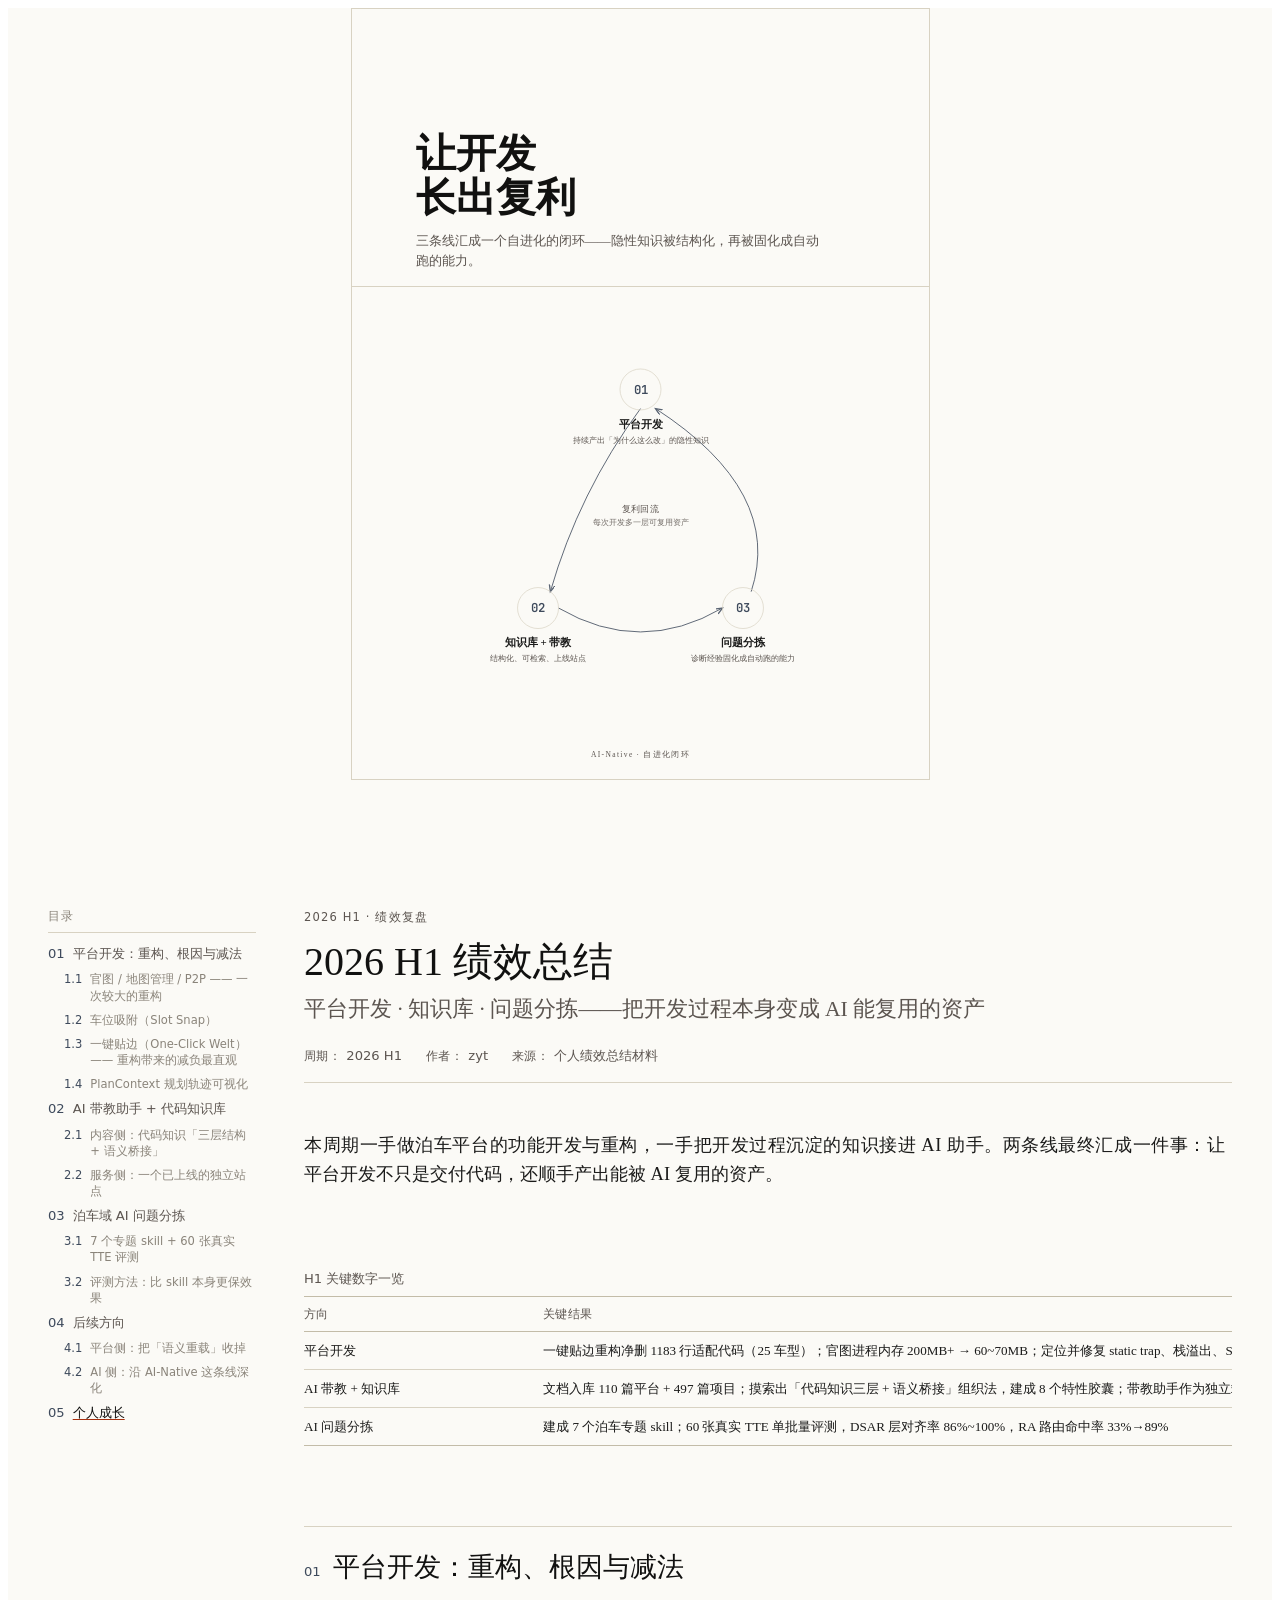
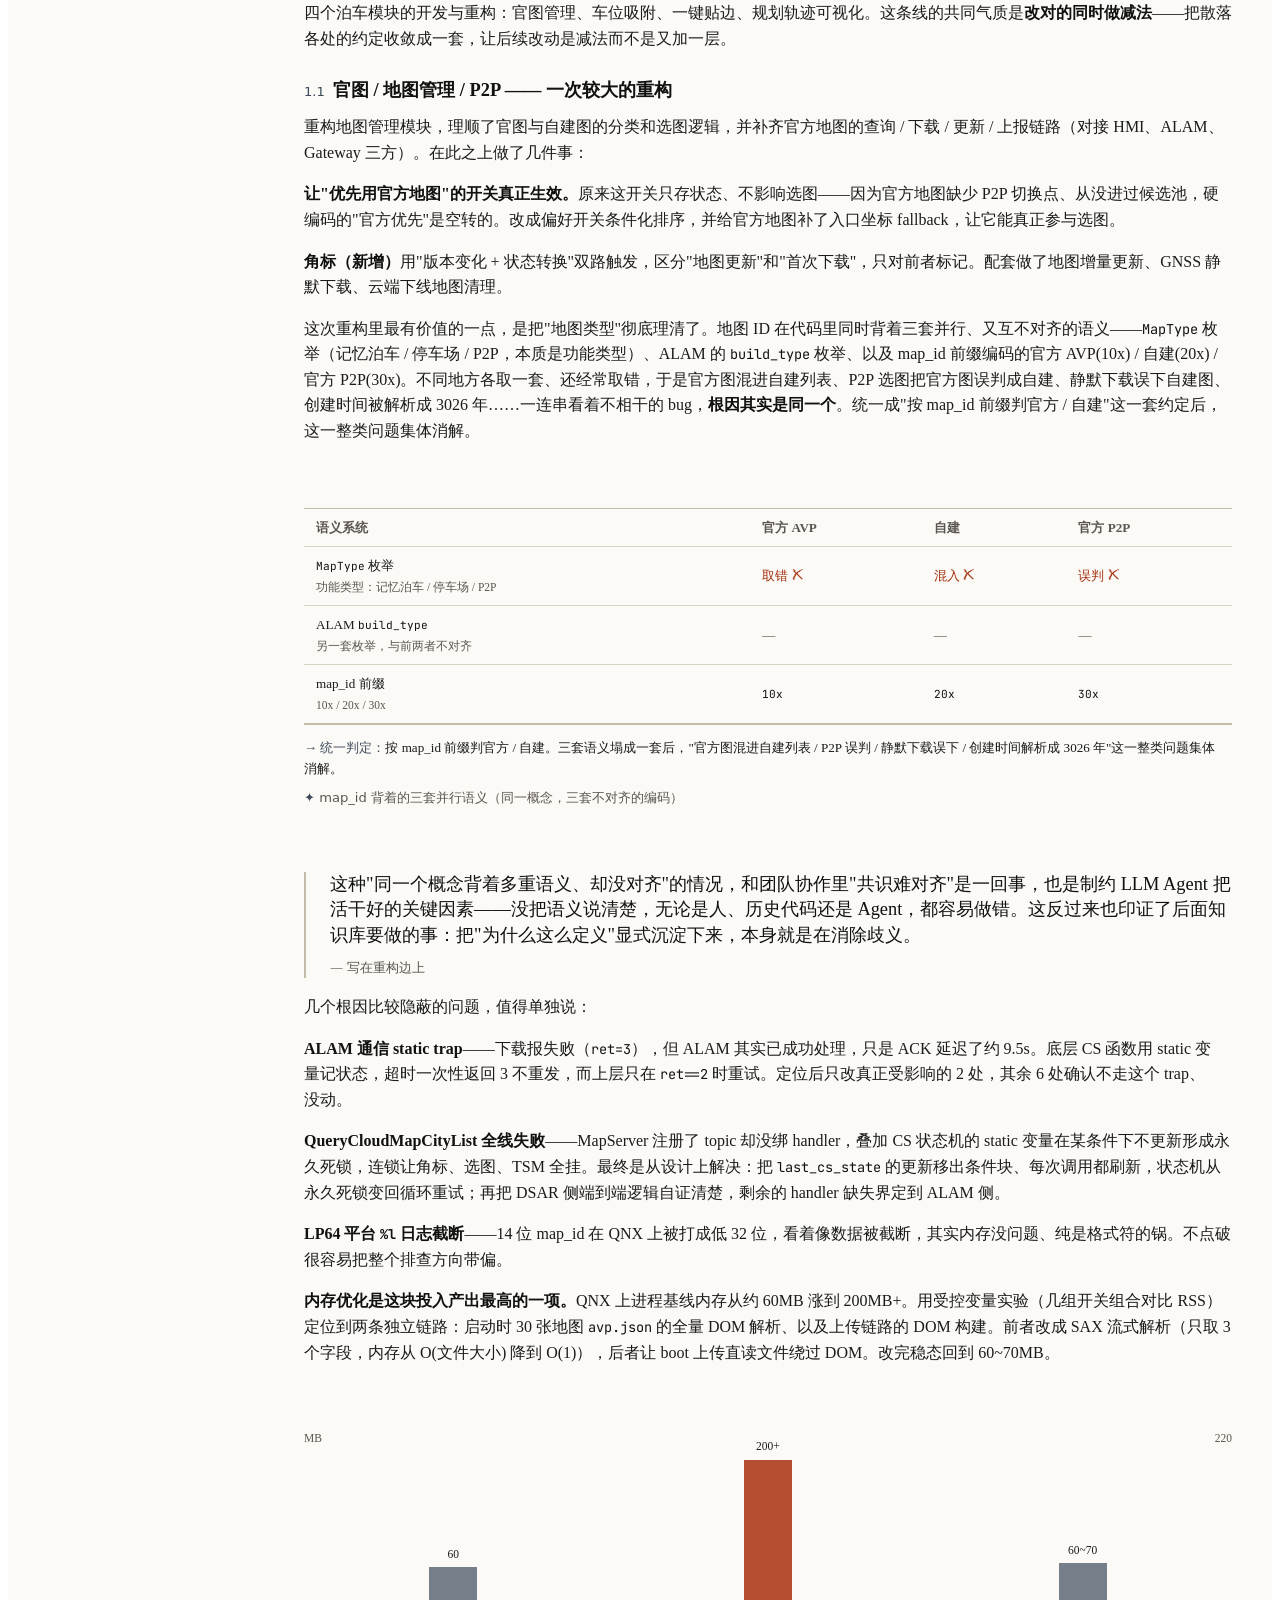
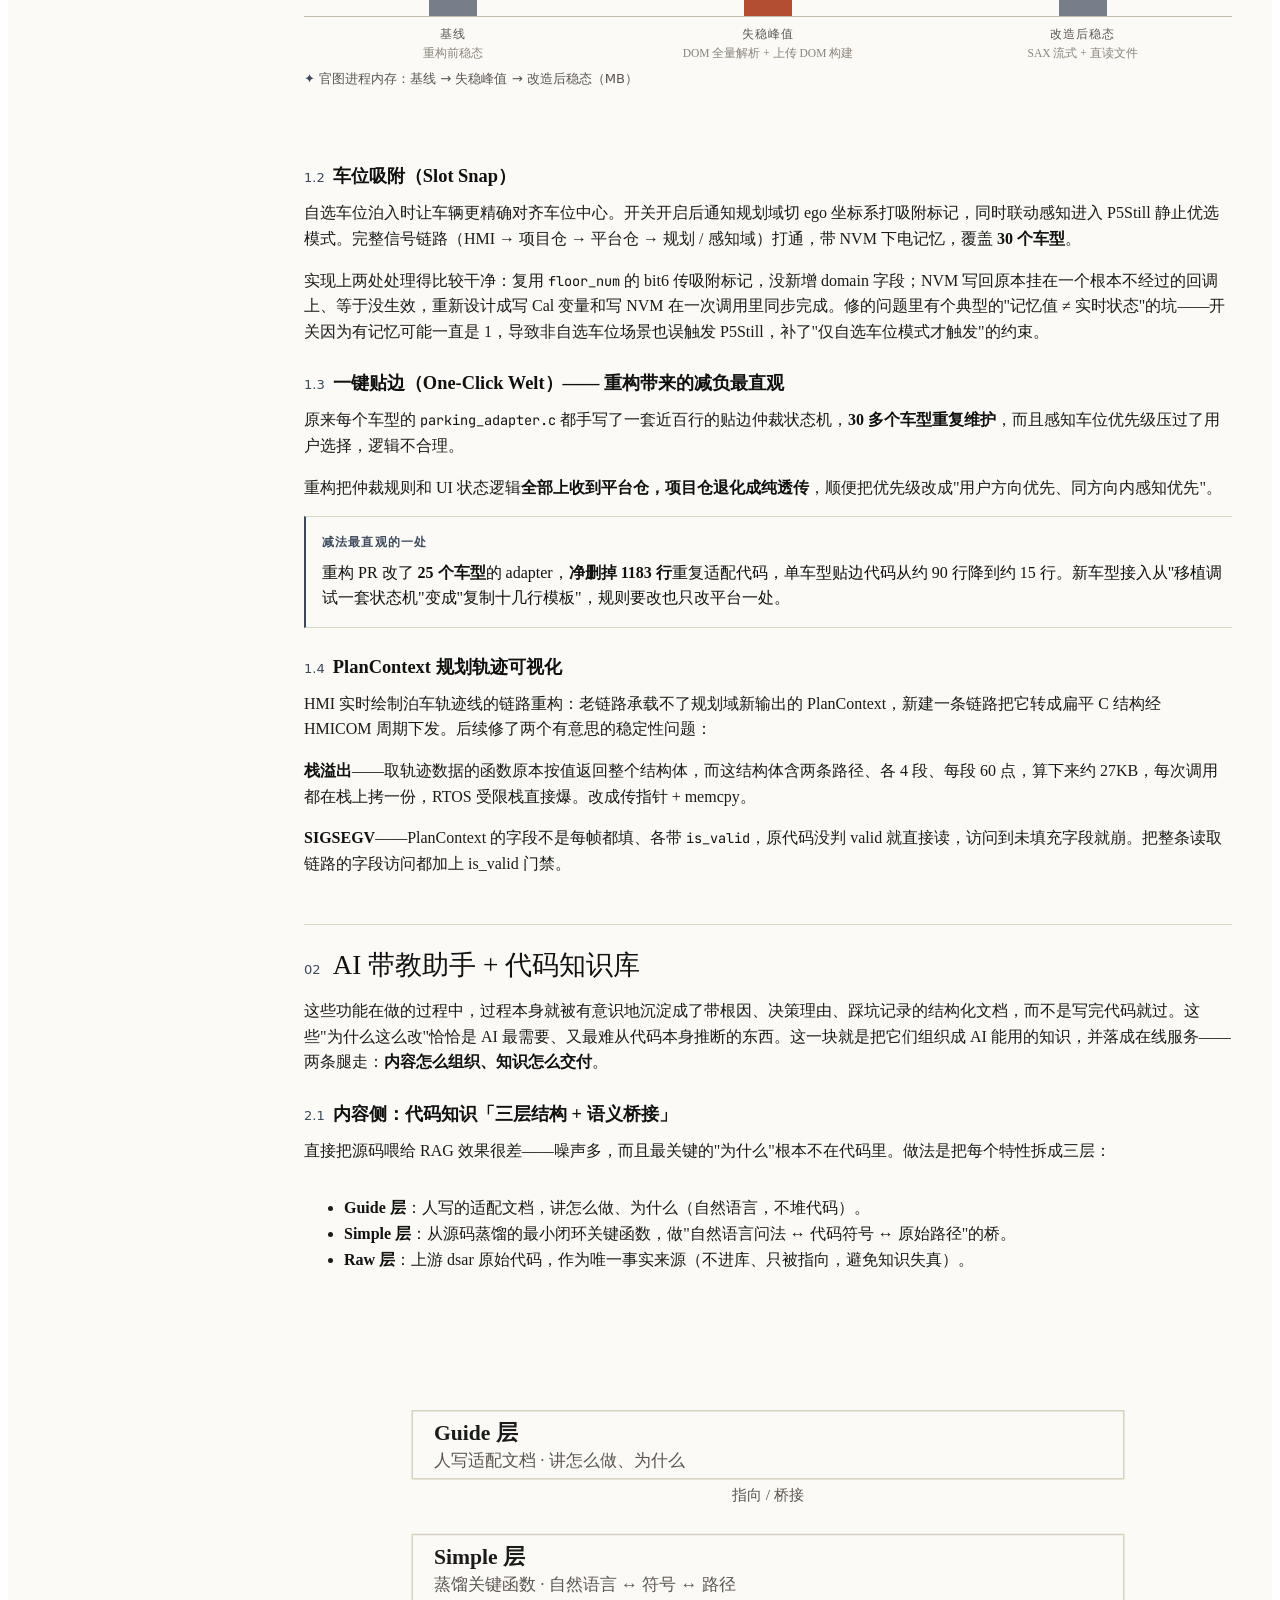
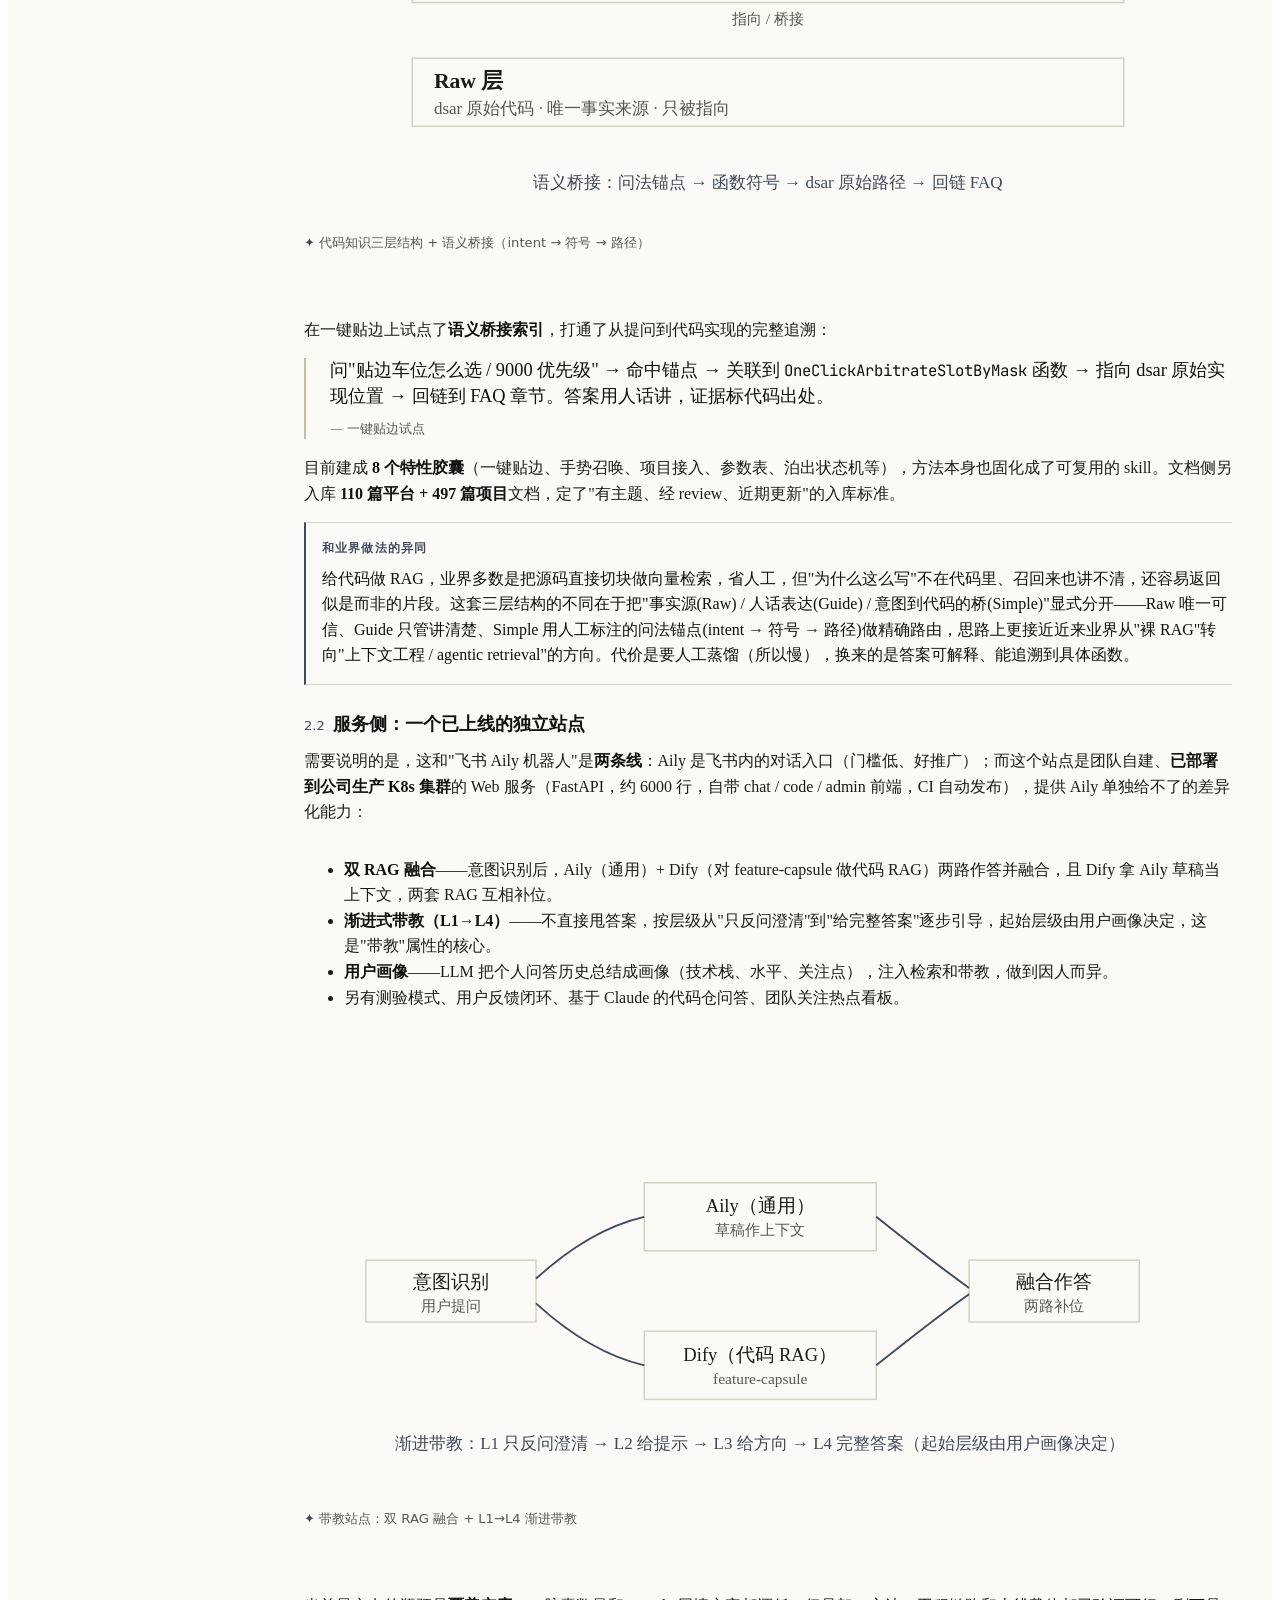
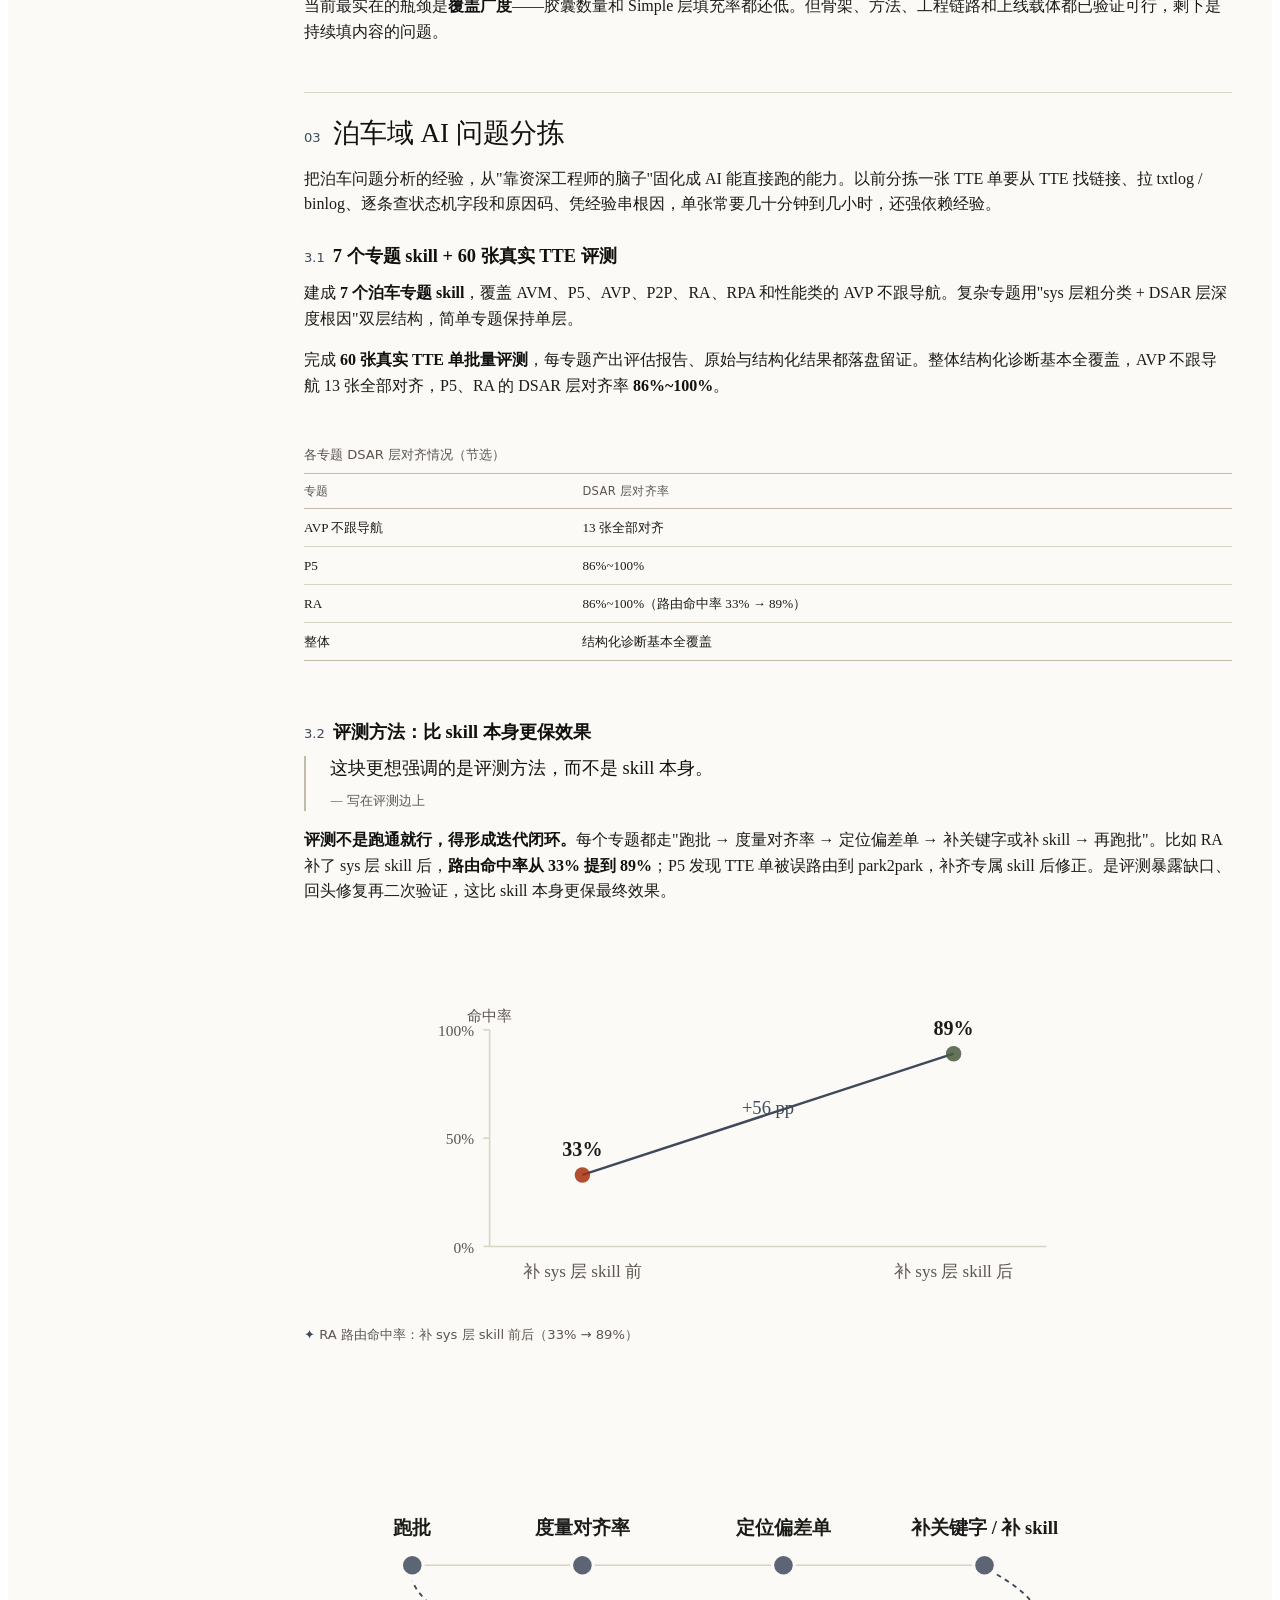
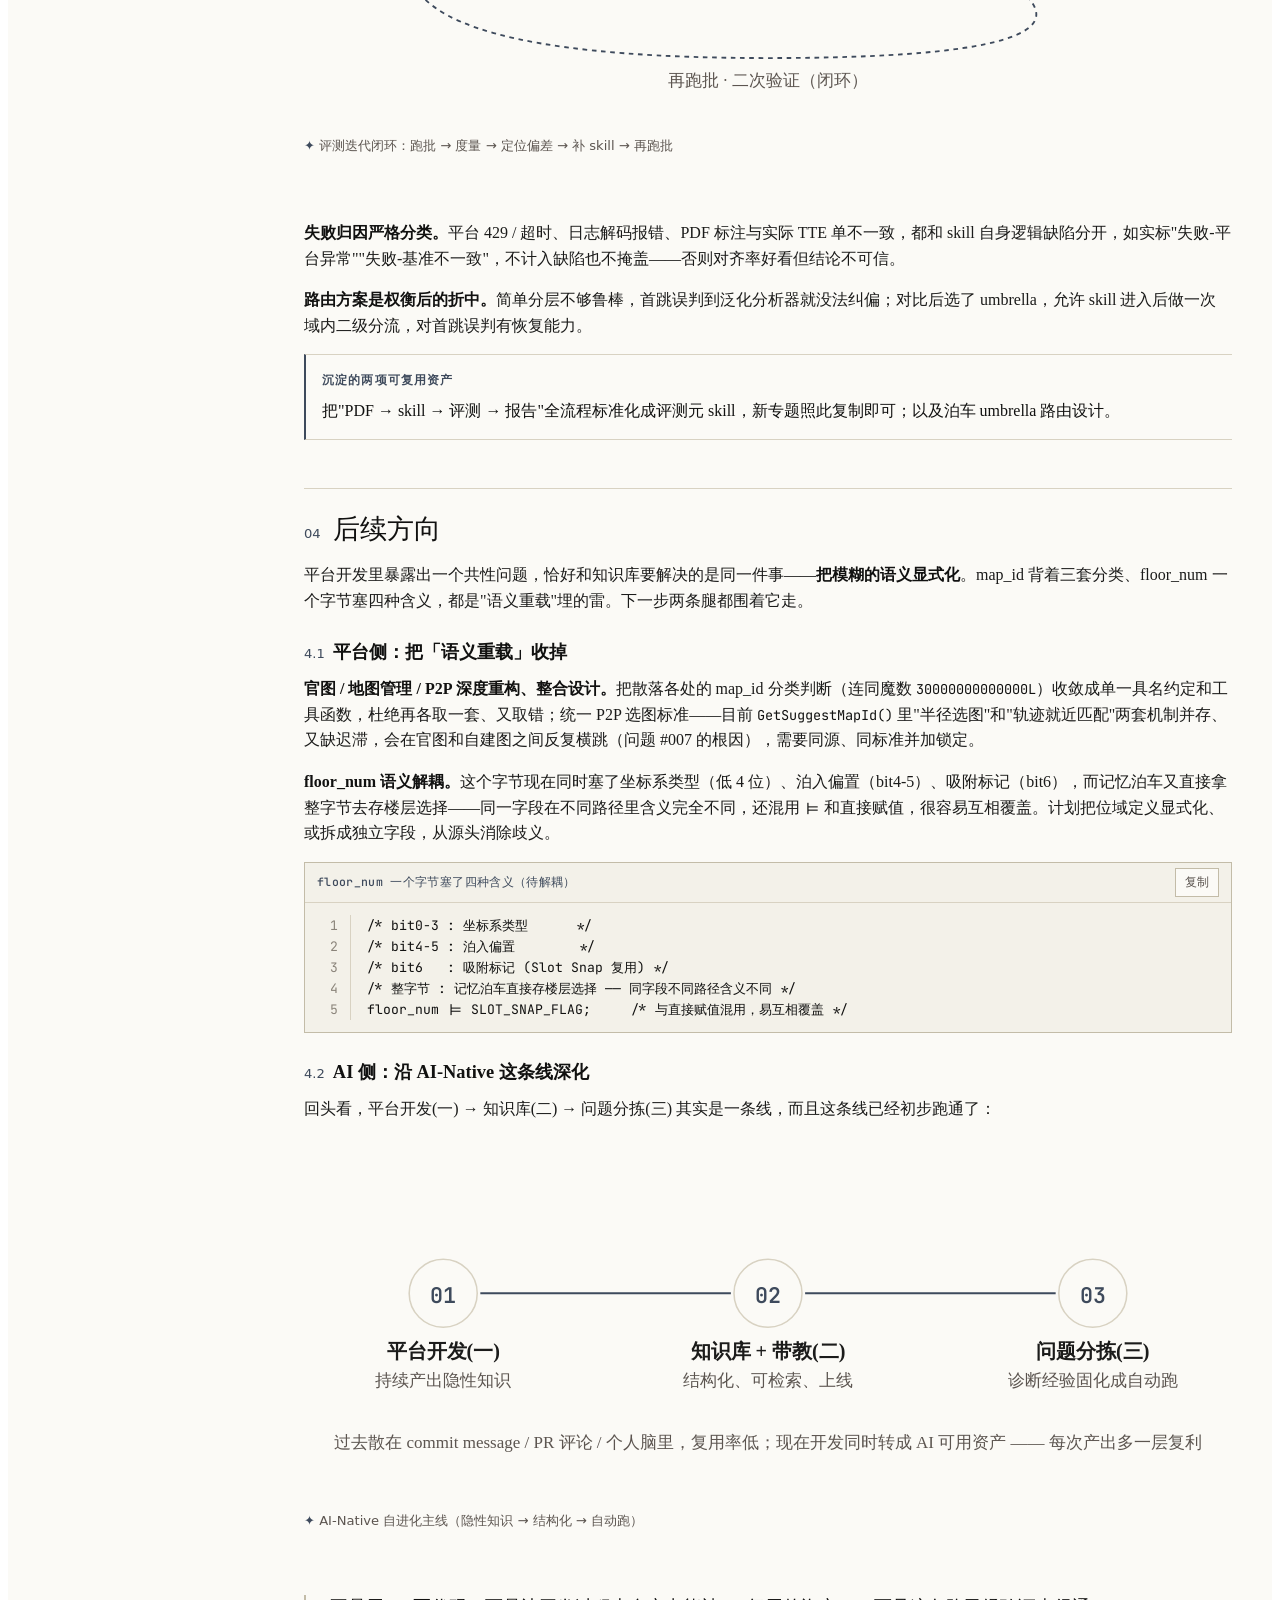
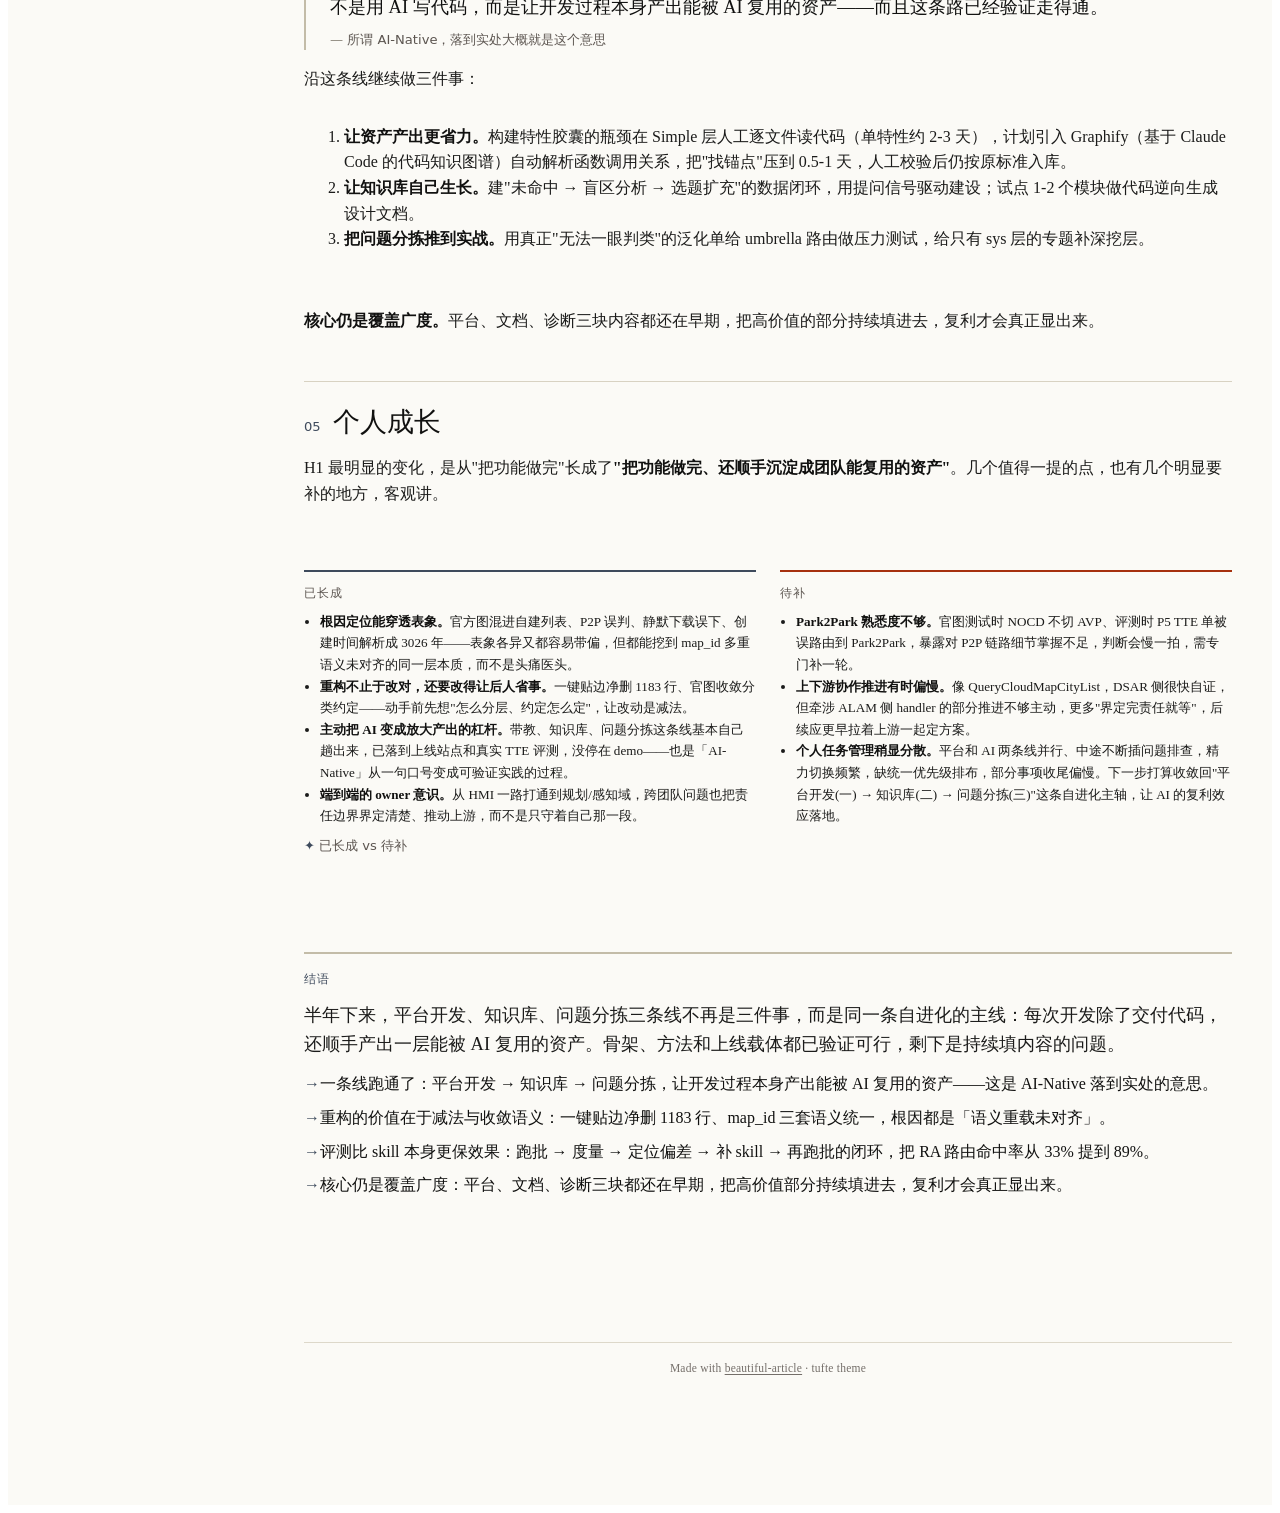
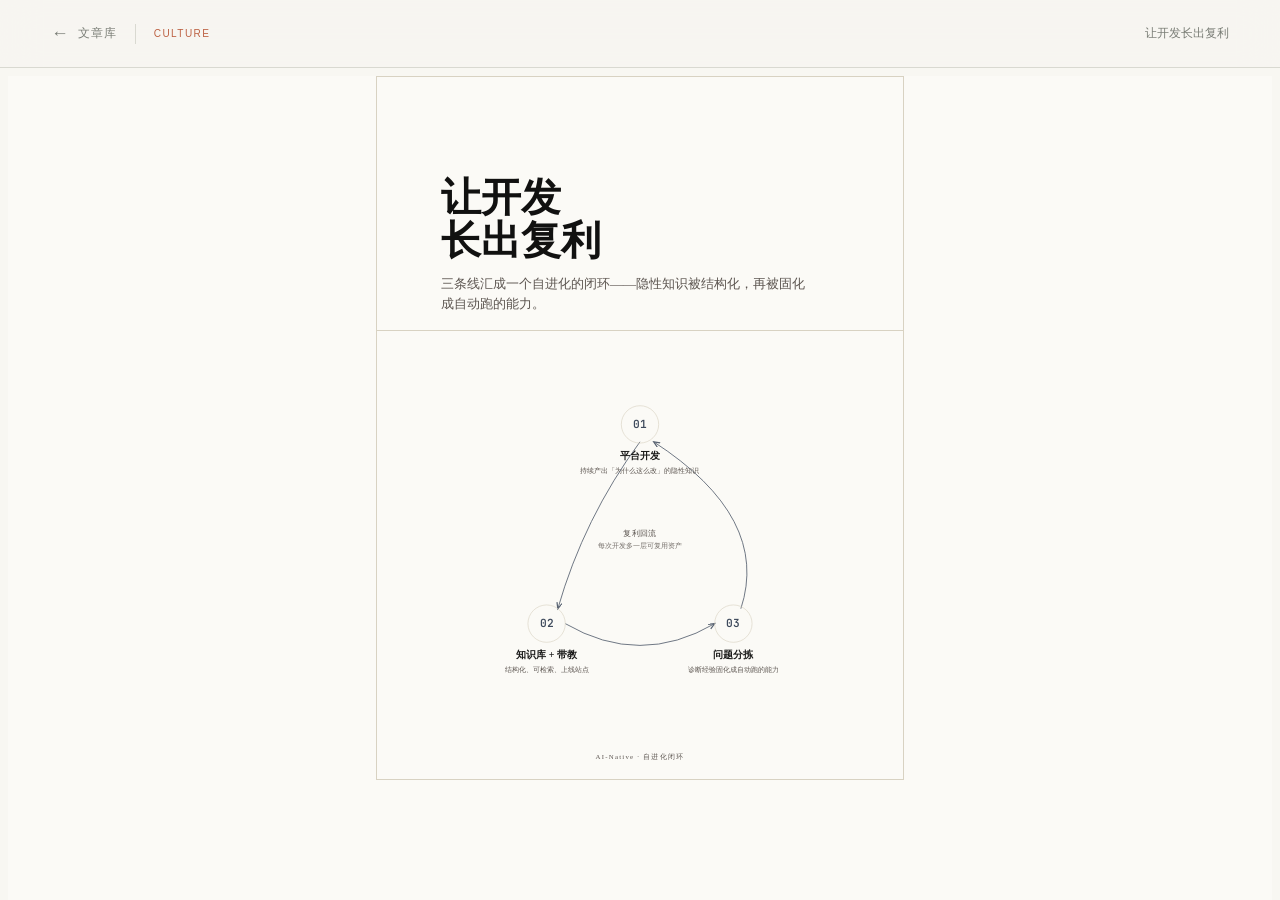
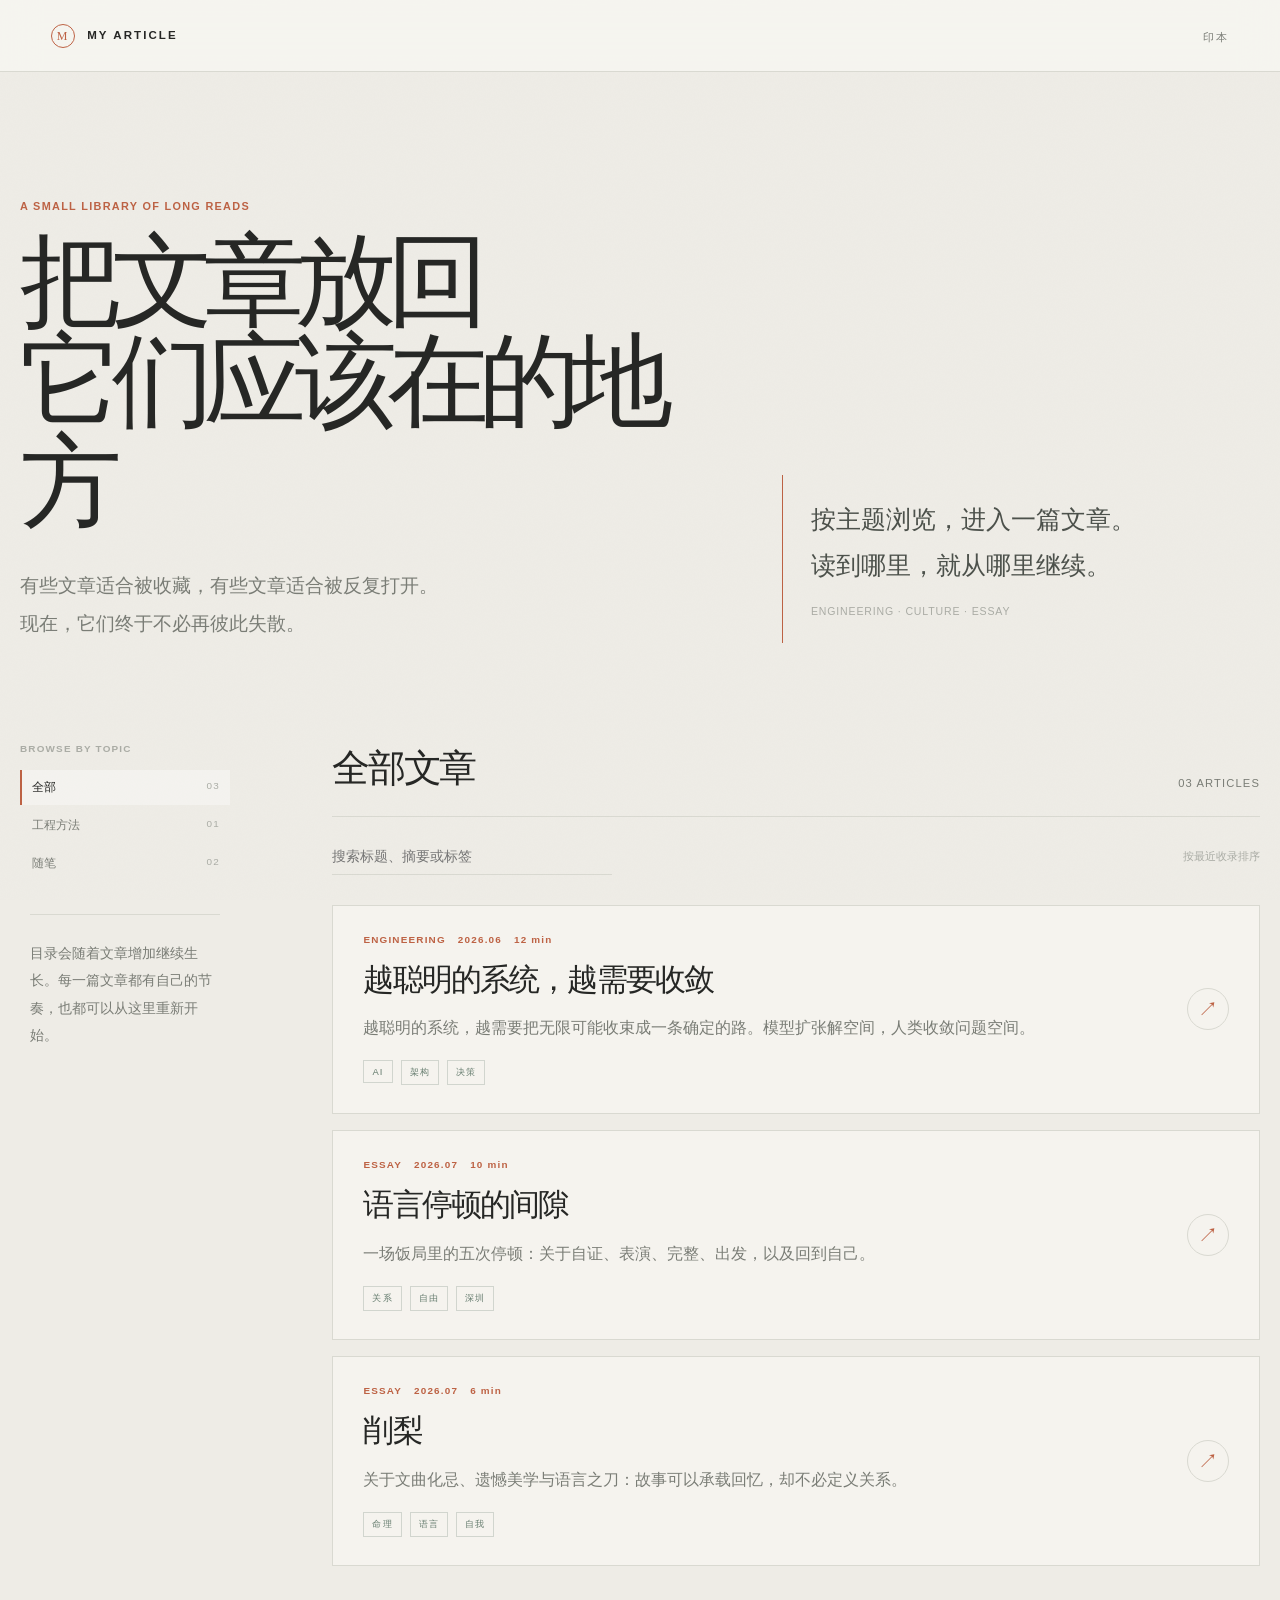
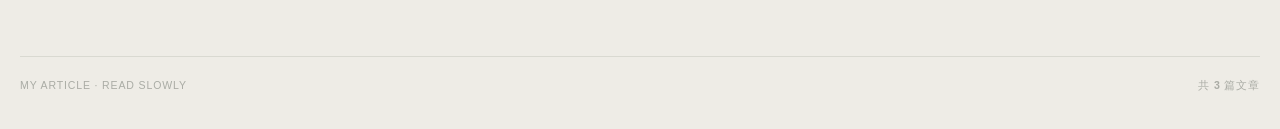
